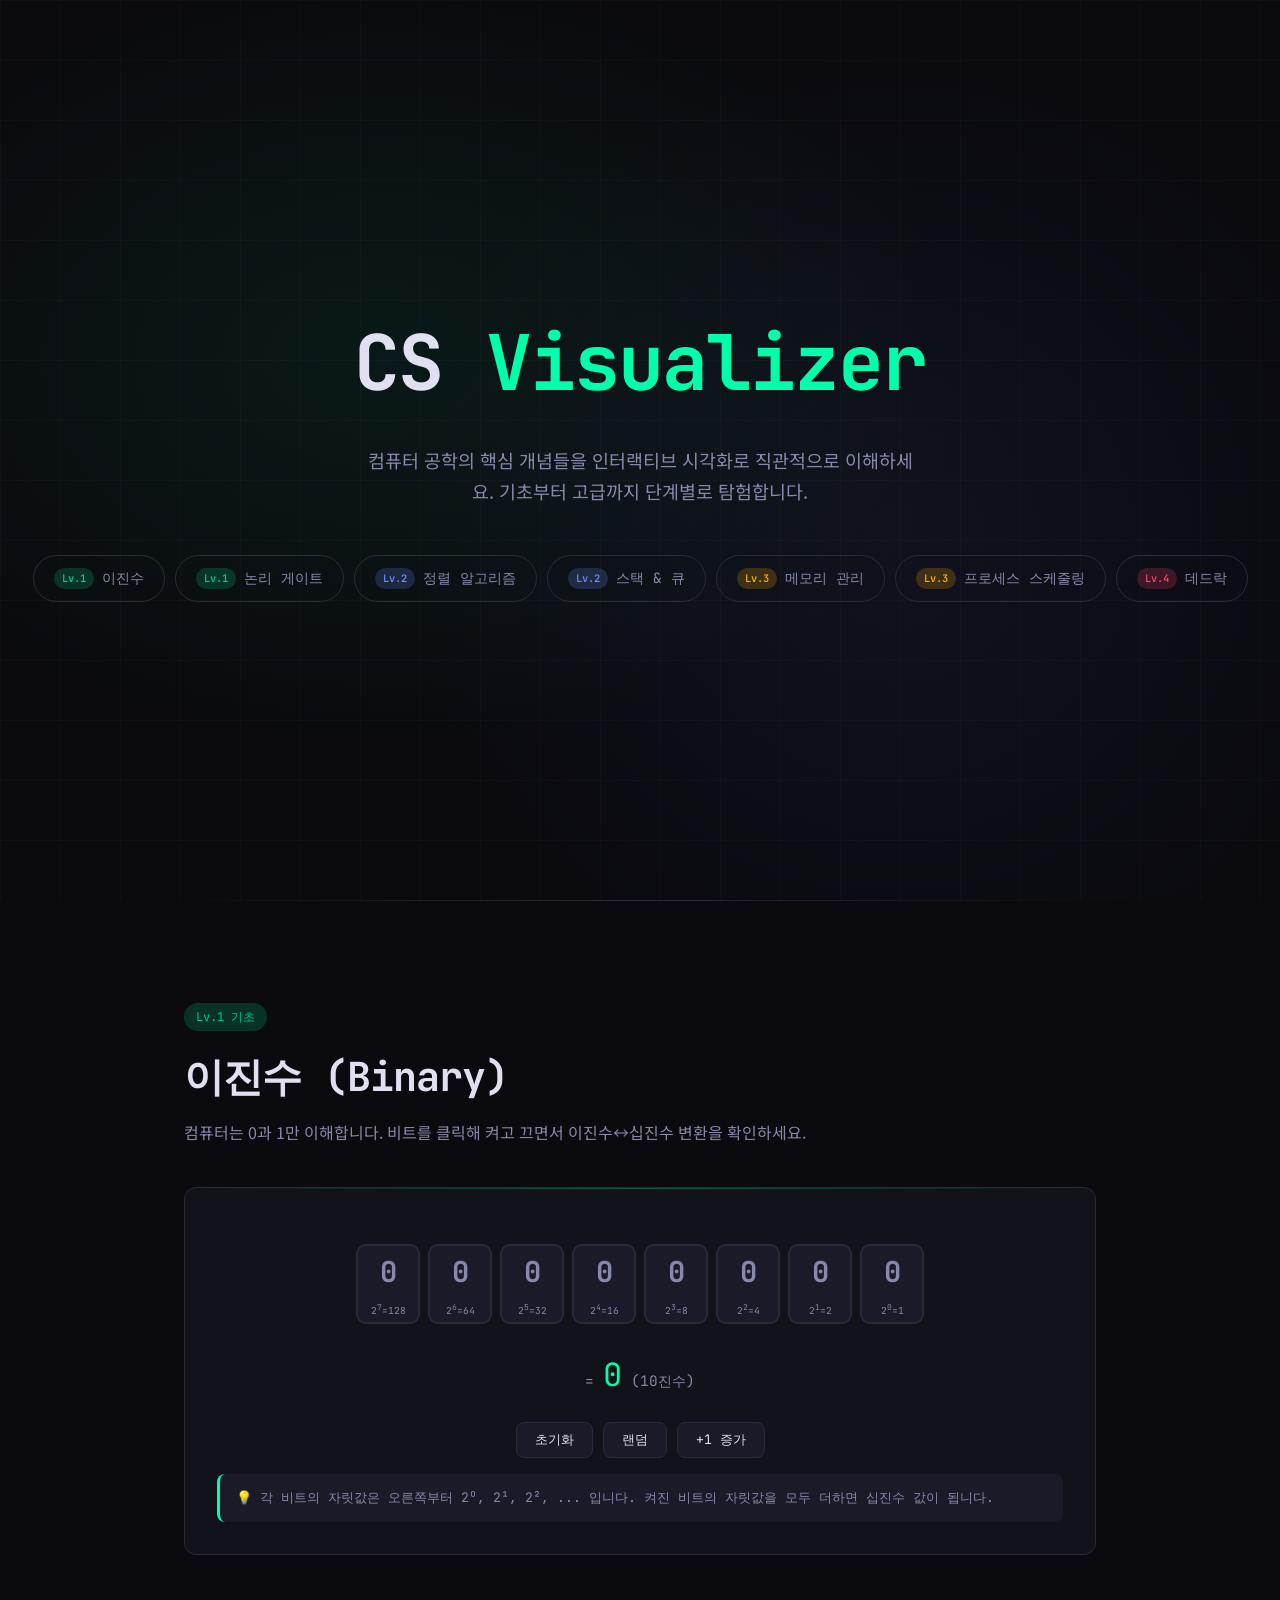
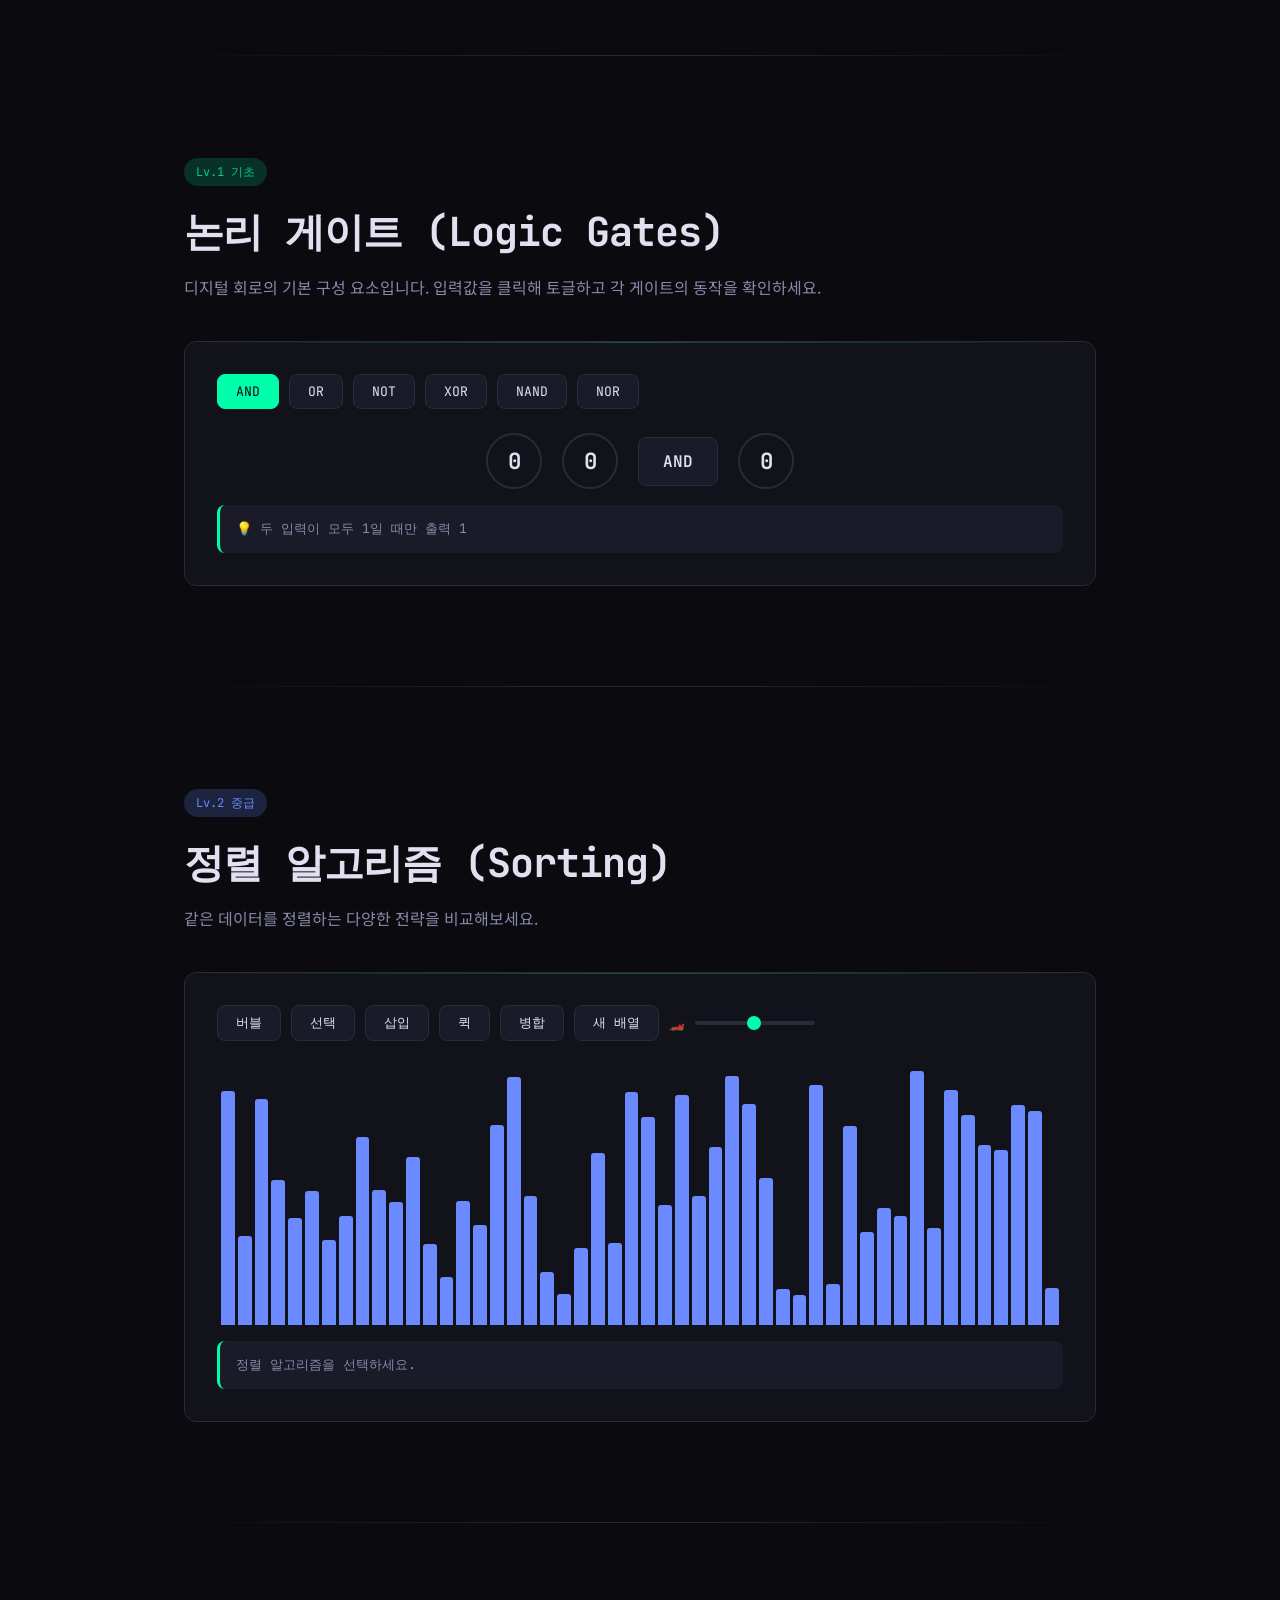
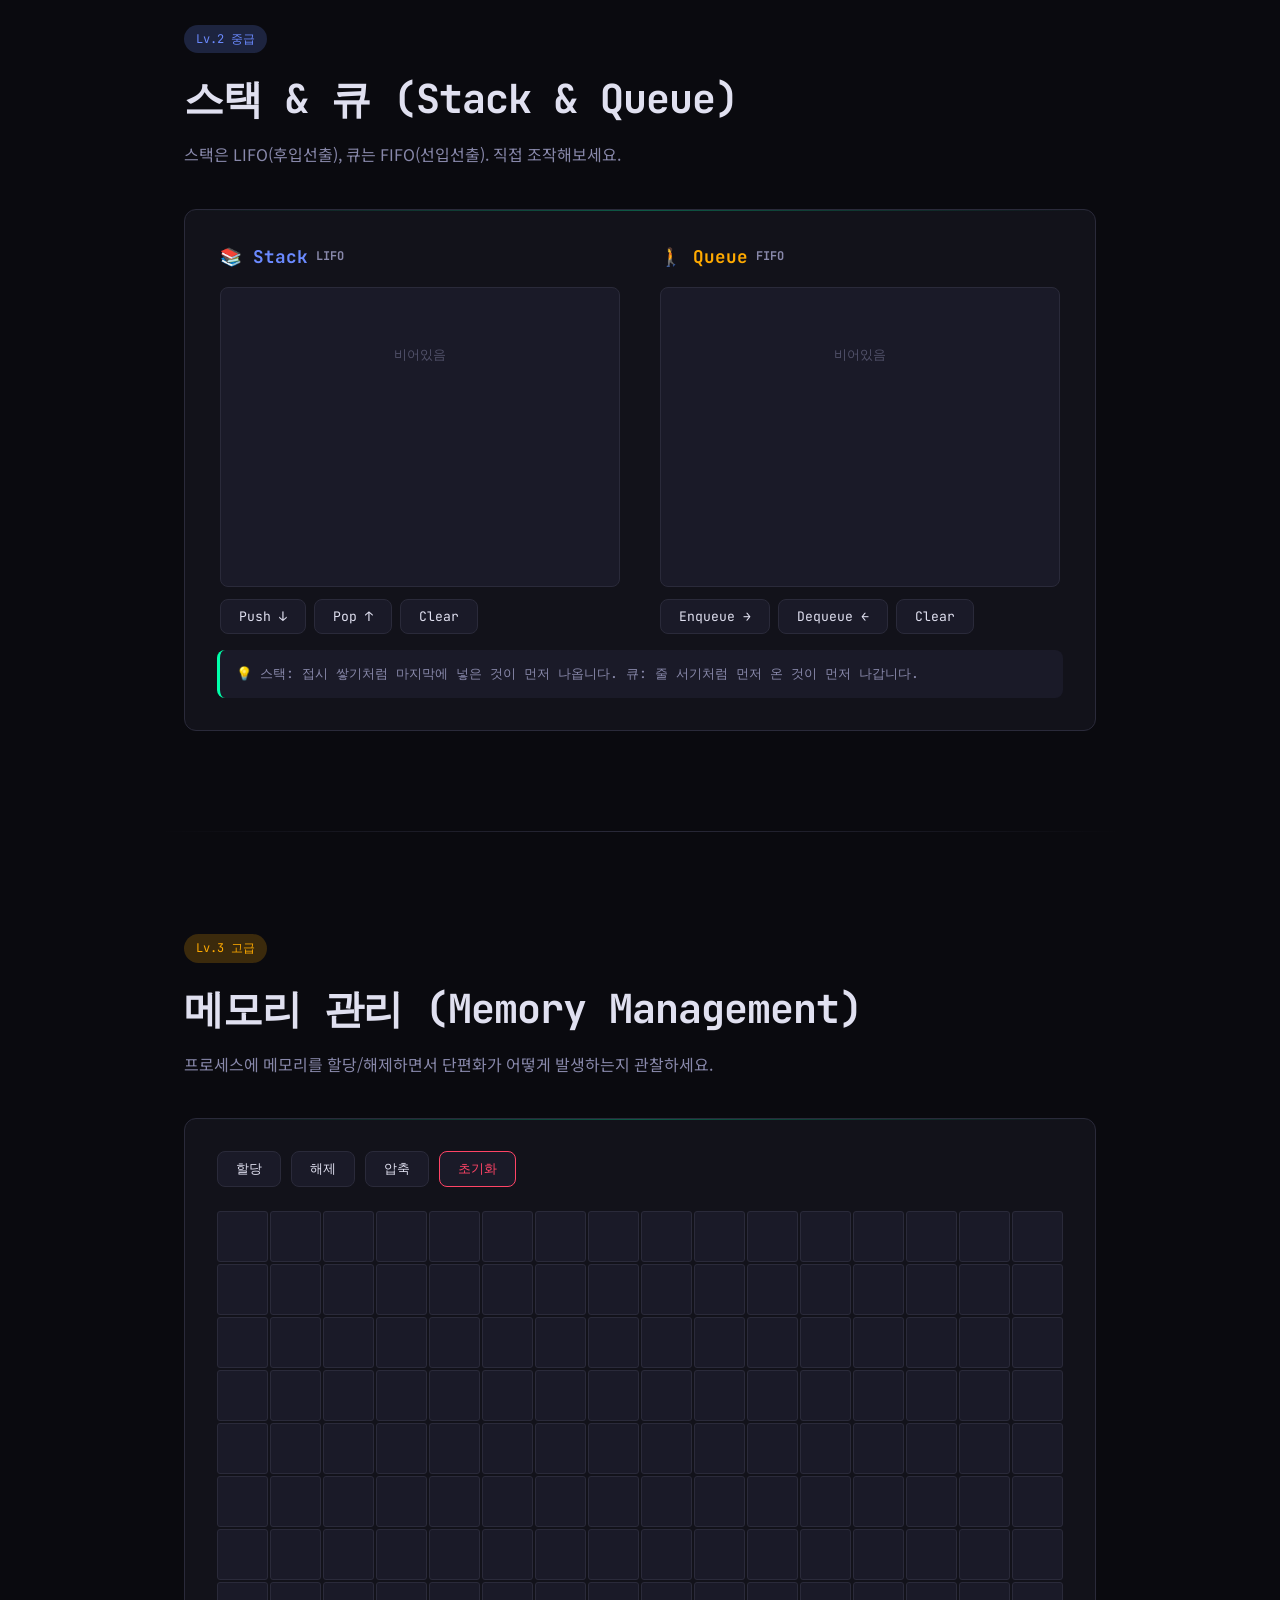
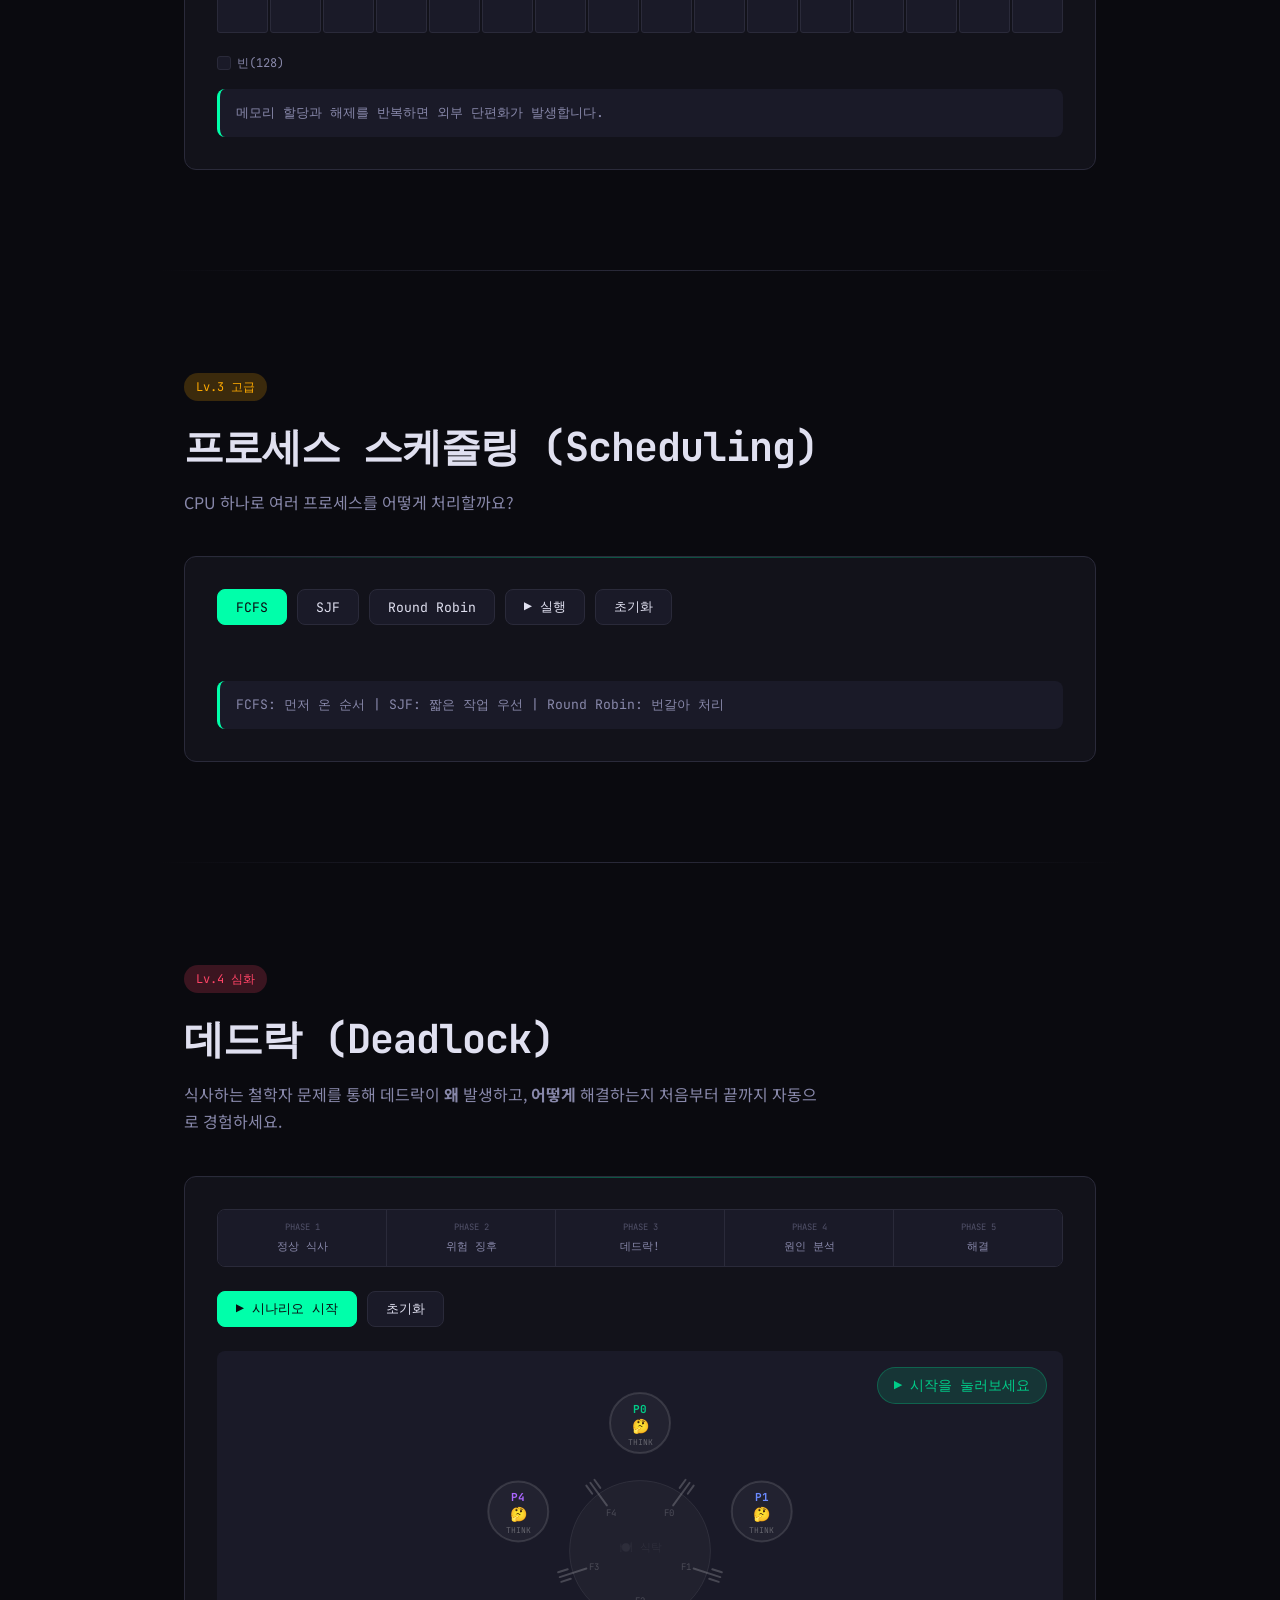
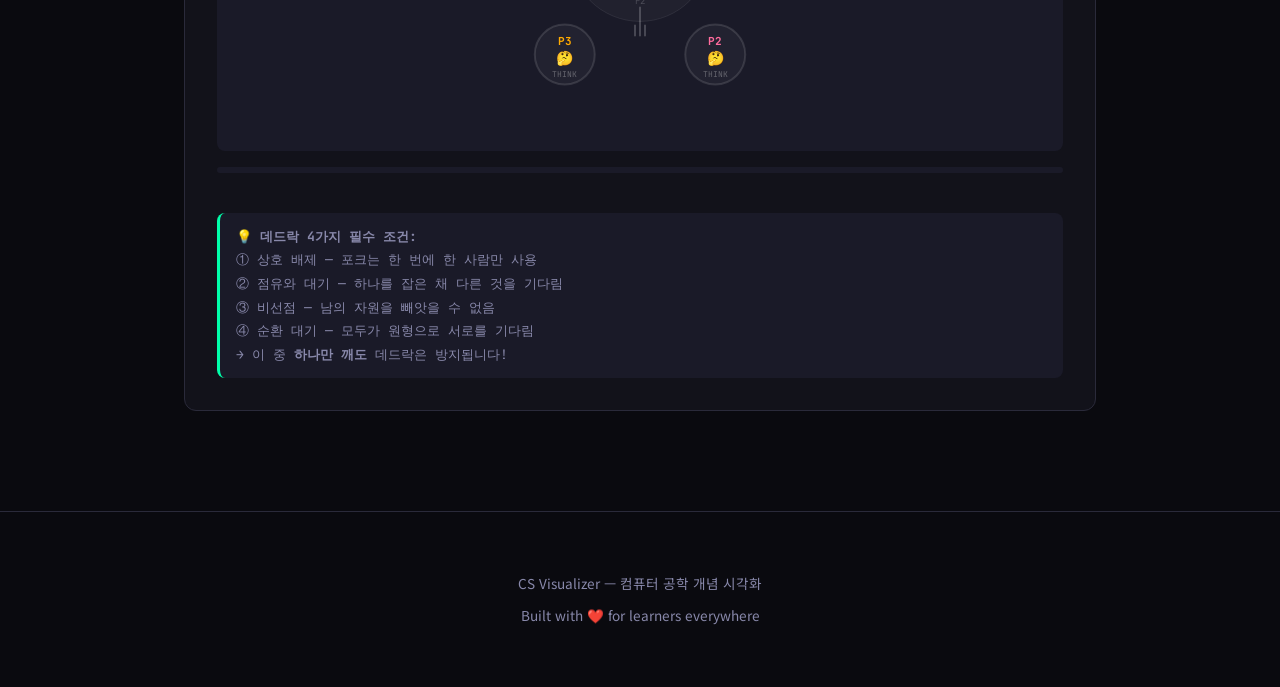
==== index.html @ 1a4efbe8 "Initial commit: CS Visualizer — 컴퓨터 공학 개념 인터랙티브 시각화 Co-Authored-By: Claude Sonnet 4.6 <noreply@anthr" ====
<!DOCTYPE html>
<html lang="ko">
<head>
<meta charset="UTF-8">
<meta name="viewport" content="width=device-width, initial-scale=1.0">
<title>CS Visualizer — 컴퓨터 공학 개념 시각화</title>
<link href="https://fonts.googleapis.com/css2?family=JetBrains+Mono:wght@300;400;500;600;700&family=Noto+Sans+KR:wght@300;400;500;700&display=swap" rel="stylesheet">
<style>
:root {
  --bg: #0a0a0f;
  --surface: #12121a;
  --surface2: #1a1a28;
  --border: #2a2a3a;
  --text: #e0e0f0;
  --text-dim: #8888aa;
  --accent: #00ffaa;
  --accent2: #ff6b9d;
  --accent3: #6b8aff;
  --accent4: #ffaa00;
  --danger: #ff4466;
  --success: #00cc88;
  --glow: 0 0 20px rgba(0,255,170,0.15);
  --radius: 12px;
}
* { margin:0; padding:0; box-sizing:border-box; }
html { scroll-behavior: smooth; }
body {
  background: var(--bg);
  color: var(--text);
  font-family: 'Noto Sans KR', sans-serif;
  line-height: 1.7;
  overflow-x: hidden;
}
code, .mono { font-family: 'JetBrains Mono', monospace; }

.hero {
  min-height: 100vh;
  display: flex; flex-direction: column; align-items: center; justify-content: center;
  text-align: center; position: relative; overflow: hidden;
}
.hero::before {
  content: ''; position: absolute; inset: 0;
  background: radial-gradient(ellipse 600px 400px at 30% 40%, rgba(0,255,170,0.06), transparent),
    radial-gradient(ellipse 500px 500px at 70% 60%, rgba(107,138,255,0.06), transparent);
}
.hero-grid {
  position: absolute; inset: 0;
  background-image: linear-gradient(rgba(255,255,255,0.02) 1px, transparent 1px),
    linear-gradient(90deg, rgba(255,255,255,0.02) 1px, transparent 1px);
  background-size: 60px 60px; animation: gridMove 20s linear infinite;
}
@keyframes gridMove { 0%{transform:translate(0,0)}100%{transform:translate(60px,60px)} }
.hero h1 {
  font-family: 'JetBrains Mono', monospace;
  font-size: clamp(2.5rem, 6vw, 5rem); font-weight: 700; letter-spacing: -2px;
  position: relative; z-index: 1;
}
.hero h1 span { color: var(--accent); }
.hero p { font-size:1.15rem; color:var(--text-dim); margin-top:1rem; position:relative; z-index:1; max-width:600px; padding:0 20px; }
.hero-nav {
  display:flex; flex-wrap:wrap; gap:10px; justify-content:center;
  margin-top:3rem; position:relative; z-index:1; padding:0 20px;
}
.hero-nav a {
  display:inline-flex; align-items:center; gap:8px; padding:10px 20px;
  border:1px solid var(--border); border-radius:100px; color:var(--text-dim);
  text-decoration:none; font-size:0.9rem; transition:all 0.3s;
  font-family:'JetBrains Mono',monospace;
}
.hero-nav a:hover { border-color:var(--accent); color:var(--accent); background:rgba(0,255,170,0.05); box-shadow:var(--glow); }
.level { font-size:0.65rem; padding:2px 8px; border-radius:100px; font-weight:600; }
.level-1 { background:rgba(0,204,136,0.2); color:var(--success); }
.level-2 { background:rgba(107,138,255,0.2); color:var(--accent3); }
.level-3 { background:rgba(255,170,0,0.2); color:var(--accent4); }
.level-4 { background:rgba(255,68,102,0.2); color:var(--danger); }

section { max-width:960px; margin:0 auto; padding:100px 24px; }
.section-header { margin-bottom:2.5rem; }
.section-header .tag {
  display:inline-flex; align-items:center; gap:6px;
  font-family:'JetBrains Mono',monospace; font-size:0.75rem;
  padding:4px 12px; border-radius:100px; margin-bottom:12px;
}
.section-header h2 { font-family:'JetBrains Mono',monospace; font-size:clamp(1.8rem,4vw,2.5rem); font-weight:700; letter-spacing:-1px; }
.section-header p { color:var(--text-dim); margin-top:8px; font-size:1rem; max-width:640px; }
.viz-box {
  background:var(--surface); border:1px solid var(--border); border-radius:var(--radius);
  padding:32px; margin-top:1.5rem; position:relative; overflow:hidden;
}
.viz-box::before {
  content:''; position:absolute; top:0; left:0; right:0; height:1px;
  background:linear-gradient(90deg,transparent,var(--accent),transparent); opacity:0.3;
}
.controls { display:flex; flex-wrap:wrap; gap:10px; margin-bottom:24px; }
.btn {
  font-family:'JetBrains Mono',monospace; font-size:0.82rem; padding:8px 18px;
  border:1px solid var(--border); border-radius:8px; background:var(--surface2);
  color:var(--text); cursor:pointer; transition:all 0.2s; user-select:none;
}
.btn:hover { border-color:var(--accent); color:var(--accent); background:rgba(0,255,170,0.05); }
.btn.active { border-color:var(--accent); color:var(--bg); background:var(--accent); }
.btn.danger { border-color:var(--danger); color:var(--danger); }
.btn.danger:hover { background:var(--danger); color:#fff; }
.btn:disabled { opacity:0.3; cursor:not-allowed; pointer-events:none; }
canvas { display:block; width:100%; border-radius:8px; }
.info-text {
  font-family:'JetBrains Mono',monospace; font-size:0.82rem; color:var(--text-dim);
  margin-top:16px; padding:12px 16px; background:var(--surface2); border-radius:8px;
  border-left:3px solid var(--accent); line-height:1.8;
}

/* BINARY */
.binary-display { display:flex; gap:8px; justify-content:center; flex-wrap:wrap; margin:24px 0; }
.bit-cell {
  width:64px; height:80px; display:flex; flex-direction:column; align-items:center; justify-content:center;
  background:var(--surface2); border:2px solid var(--border); border-radius:10px;
  cursor:pointer; transition:all 0.25s; user-select:none;
}
.bit-cell:hover { border-color:var(--accent); transform:translateY(-2px); }
.bit-cell.on { border-color:var(--accent); background:rgba(0,255,170,0.1); box-shadow:0 0 20px rgba(0,255,170,0.15); }
.bit-cell .bit-val { font-family:'JetBrains Mono',monospace; font-size:1.8rem; font-weight:700; color:var(--text-dim); transition:all 0.25s; }
.bit-cell.on .bit-val { color:var(--accent); }
.bit-cell .bit-weight { font-family:'JetBrains Mono',monospace; font-size:0.6rem; color:var(--text-dim); margin-top:4px; }
.decimal-result { text-align:center; font-family:'JetBrains Mono',monospace; font-size:2rem; color:var(--accent); margin-top:16px; }
.decimal-result small { font-size:0.9rem; color:var(--text-dim); }

/* LOGIC GATES */
.gate-container { display:flex; flex-direction:column; gap:20px; align-items:center; }
.gate-row { display:flex; align-items:center; gap:20px; flex-wrap:wrap; justify-content:center; }
.gate-input { width:56px; height:56px; display:flex; align-items:center; justify-content:center; font-family:'JetBrains Mono',monospace; font-size:1.4rem; font-weight:700; border:2px solid var(--border); border-radius:50%; cursor:pointer; transition:all 0.25s; user-select:none; }
.gate-input.on { border-color:var(--accent); background:rgba(0,255,170,0.15); color:var(--accent); box-shadow:0 0 16px rgba(0,255,170,0.2); }
.gate-symbol { font-family:'JetBrains Mono',monospace; font-size:1rem; font-weight:600; padding:10px 20px; background:var(--surface2); border:1px solid var(--border); border-radius:8px; min-width:80px; text-align:center; }
.gate-output { width:56px; height:56px; display:flex; align-items:center; justify-content:center; font-family:'JetBrains Mono',monospace; font-size:1.4rem; font-weight:700; border:2px solid var(--border); border-radius:50%; transition:all 0.3s; }
.gate-output.on { border-color:var(--accent2); background:rgba(255,107,157,0.15); color:var(--accent2); box-shadow:0 0 16px rgba(255,107,157,0.2); }

/* SORTING */
.sort-bars { display:flex; align-items:flex-end; gap:3px; height:260px; padding:0 4px; }
.sort-bar { flex:1; background:var(--accent3); border-radius:3px 3px 0 0; transition:height 0.15s,background 0.15s; min-width:4px; }
.sort-bar.comparing { background:var(--accent4); }
.sort-bar.swapping { background:var(--accent2); }
.sort-bar.sorted { background:var(--accent); }
.sort-speed { display:flex; align-items:center; gap:10px; font-family:'JetBrains Mono',monospace; font-size:0.8rem; color:var(--text-dim); }
.sort-speed input[type=range] { -webkit-appearance:none; width:120px; height:4px; background:var(--border); border-radius:2px; outline:none; }
.sort-speed input[type=range]::-webkit-slider-thumb { -webkit-appearance:none; width:14px; height:14px; background:var(--accent); border-radius:50%; cursor:pointer; }

/* STACK & QUEUE */
.ds-container { display:flex; gap:40px; flex-wrap:wrap; justify-content:center; }
.ds-panel { flex:1; min-width:280px; max-width:400px; }
.ds-panel h3 { font-family:'JetBrains Mono',monospace; font-size:1.1rem; margin-bottom:16px; display:flex; align-items:center; gap:8px; }
.ds-visual { min-height:300px; background:var(--surface2); border:1px solid var(--border); border-radius:8px; padding:16px; display:flex; flex-direction:column; gap:6px; }
.ds-item { padding:10px 16px; font-family:'JetBrains Mono',monospace; font-size:0.9rem; border-radius:6px; animation:itemIn 0.3s ease-out; display:flex; justify-content:space-between; align-items:center; }
.ds-item .idx { font-size:0.7rem; opacity:0.5; }
@keyframes itemIn { from{opacity:0;transform:translateX(-20px)}to{opacity:1;transform:translateX(0)} }
.stack-item { background:rgba(107,138,255,0.15); border:1px solid rgba(107,138,255,0.3); color:var(--accent3); }
.queue-item { background:rgba(255,170,0,0.12); border:1px solid rgba(255,170,0,0.3); color:var(--accent4); }
.ds-controls { display:flex; gap:8px; margin-top:12px; }
.ds-empty { color:var(--text-dim); font-family:'JetBrains Mono',monospace; font-size:0.8rem; text-align:center; padding:40px; opacity:0.5; }

/* MEMORY */
.memory-grid { display:grid; grid-template-columns:repeat(16,1fr); gap:2px; margin:20px 0; }
.mem-cell { aspect-ratio:1; border-radius:3px; background:var(--surface2); border:1px solid var(--border); transition:all 0.3s; display:flex; align-items:center; justify-content:center; font-family:'JetBrains Mono',monospace; font-size:0.55rem; color:transparent; }
.mem-cell.allocated { color:rgba(0,0,0,0.5); font-weight:600; }
.mem-legend { display:flex; gap:16px; flex-wrap:wrap; margin-top:12px; }
.mem-legend-item { display:flex; align-items:center; gap:6px; font-family:'JetBrains Mono',monospace; font-size:0.75rem; color:var(--text-dim); }
.mem-legend-color { width:14px; height:14px; border-radius:3px; }

/* SCHEDULING */
.process-timeline { display:flex; flex-direction:column; gap:12px; margin-top:20px; }
.process-row { display:flex; align-items:center; gap:12px; }
.process-label { font-family:'JetBrains Mono',monospace; font-size:0.82rem; width:40px; flex-shrink:0; }
.process-track { flex:1; height:36px; background:var(--surface2); border-radius:6px; position:relative; overflow:hidden; }
.process-block { position:absolute; top:3px; bottom:3px; border-radius:4px; display:flex; align-items:center; justify-content:center; font-family:'JetBrains Mono',monospace; font-size:0.7rem; color:rgba(0,0,0,0.7); font-weight:600; }
.process-info { display:flex; gap:20px; flex-wrap:wrap; margin-top:16px; font-family:'JetBrains Mono',monospace; font-size:0.8rem; }
.process-stat { display:flex; align-items:center; gap:6px; }
.process-dot { width:10px; height:10px; border-radius:50%; }

/* DEADLOCK */
.deadlock-canvas-wrap { position:relative; background:var(--surface2); border-radius:8px; overflow:hidden; }
.deadlock-status {
  position:absolute; top:16px; right:16px;
  font-family:'JetBrains Mono',monospace; font-size:0.85rem;
  padding:6px 16px; border-radius:100px; z-index:5; transition:all 0.3s;
}
.deadlock-status.safe { background:rgba(0,204,136,0.15); color:var(--success); border:1px solid rgba(0,204,136,0.3); }
.deadlock-status.warning { background:rgba(255,170,0,0.15); color:var(--accent4); border:1px solid rgba(255,170,0,0.3); }
.deadlock-status.deadlocked { background:rgba(255,68,102,0.15); color:var(--danger); border:1px solid rgba(255,68,102,0.3); animation:pulse 1.5s ease-in-out infinite; }
.deadlock-status.resolving { background:rgba(107,138,255,0.15); color:var(--accent3); border:1px solid rgba(107,138,255,0.3); }
@keyframes pulse { 0%,100%{box-shadow:0 0 0 0 rgba(255,68,102,0.3)}50%{box-shadow:0 0 20px 4px rgba(255,68,102,0.2)} }

.narration-log { margin-top:20px; max-height:340px; overflow-y:auto; scroll-behavior:smooth; }
.narration-log::-webkit-scrollbar { width:4px; }
.narration-log::-webkit-scrollbar-thumb { background:var(--border); border-radius:2px; }
.narration-entry {
  display:flex; gap:12px; padding:10px 14px; border-radius:8px; margin-bottom:6px;
  font-family:'JetBrains Mono',monospace; font-size:0.8rem; line-height:1.7;
  animation:fadeSlideIn 0.4s ease-out; border-left:3px solid transparent;
}
@keyframes fadeSlideIn { from{opacity:0;transform:translateY(8px)}to{opacity:1;transform:translateY(0)} }
.narration-entry.normal { background:rgba(0,204,136,0.05); border-left-color:var(--success); color:var(--text-dim); }
.narration-entry.warning { background:rgba(255,170,0,0.07); border-left-color:var(--accent4); color:var(--accent4); }
.narration-entry.danger { background:rgba(255,68,102,0.07); border-left-color:var(--danger); color:var(--danger); }
.narration-entry.info { background:rgba(107,138,255,0.07); border-left-color:var(--accent3); color:var(--accent3); }
.narration-entry.resolve { background:rgba(0,255,170,0.07); border-left-color:var(--accent); color:var(--accent); }
.narration-time { flex-shrink:0; color:var(--text-dim); opacity:0.5; min-width:36px; text-align:right; font-size:0.7rem; }
.narration-text { flex:1; }

.dl-progress-wrap { margin-top:16px; background:var(--surface2); border-radius:100px; height:6px; overflow:hidden; }
.dl-progress { height:100%; border-radius:100px; background:var(--accent); transition:width 0.3s,background 0.3s; width:0%; }
.dl-progress.danger { background:var(--danger); }
.dl-progress.resolve { background:var(--accent3); }

.dl-phase { display:flex; gap:0; margin-bottom:24px; border-radius:8px; overflow:hidden; border:1px solid var(--border); }
.dl-phase-step {
  flex:1; padding:10px 8px; font-family:'JetBrains Mono',monospace; font-size:0.7rem;
  text-align:center; background:var(--surface2); color:var(--text-dim); transition:all 0.4s;
  border-right:1px solid var(--border);
}
.dl-phase-step:last-child { border-right:none; }
.dl-phase-step.done { background:rgba(0,255,170,0.08); color:rgba(0,255,170,0.5); }
.dl-phase-step.active-normal { background:rgba(0,204,136,0.15); color:var(--success); }
.dl-phase-step.active-warning { background:rgba(255,170,0,0.15); color:var(--accent4); }
.dl-phase-step.active-danger { background:rgba(255,68,102,0.15); color:var(--danger); }
.dl-phase-step.active-resolve { background:rgba(107,138,255,0.15); color:var(--accent3); }
.dl-phase-step.active-done { background:rgba(0,255,170,0.15); color:var(--accent); }
.dl-phase-step .phase-num { display:block; font-size:0.55rem; opacity:0.5; margin-bottom:2px; }

footer { text-align:center; padding:60px 24px; color:var(--text-dim); font-size:0.85rem; border-top:1px solid var(--border); }
.section-divider { max-width:960px; margin:0 auto; height:1px; background:linear-gradient(90deg,transparent,var(--border),transparent); }
@media(max-width:640px){
  .bit-cell{width:48px;height:64px} .bit-cell .bit-val{font-size:1.4rem}
  .ds-container{flex-direction:column} section{padding:60px 16px}
  .dl-phase-step{font-size:0.55rem;padding:8px 4px}
}
::-webkit-scrollbar{width:6px} ::-webkit-scrollbar-track{background:var(--bg)} ::-webkit-scrollbar-thumb{background:var(--border);border-radius:3px}
</style>
</head>
<body>

<header class="hero">
  <div class="hero-grid"></div>
  <h1>CS <span>Visualizer</span></h1>
  <p>컴퓨터 공학의 핵심 개념들을 인터랙티브 시각화로 직관적으로 이해하세요. 기초부터 고급까지 단계별로 탐험합니다.</p>
  <nav class="hero-nav">
    <a href="#binary"><span class="level level-1">Lv.1</span> 이진수</a>
    <a href="#gates"><span class="level level-1">Lv.1</span> 논리 게이트</a>
    <a href="#sorting"><span class="level level-2">Lv.2</span> 정렬 알고리즘</a>
    <a href="#datastructure"><span class="level level-2">Lv.2</span> 스택 & 큐</a>
    <a href="#memory"><span class="level level-3">Lv.3</span> 메모리 관리</a>
    <a href="#scheduling"><span class="level level-3">Lv.3</span> 프로세스 스케줄링</a>
    <a href="#deadlock"><span class="level level-4">Lv.4</span> 데드락</a>
  </nav>
</header>

<!-- BINARY -->
<div class="section-divider"></div>
<section id="binary">
  <div class="section-header">
    <div class="tag level-1">Lv.1 기초</div>
    <h2>이진수 (Binary)</h2>
    <p>컴퓨터는 0과 1만 이해합니다. 비트를 클릭해 켜고 끄면서 이진수↔십진수 변환을 확인하세요.</p>
  </div>
  <div class="viz-box">
    <div class="binary-display" id="binaryDisplay"></div>
    <div class="decimal-result" id="decimalResult"><small>= </small>0<small> (10진수)</small></div>
    <div class="controls" style="justify-content:center;margin-top:20px;margin-bottom:0">
      <button class="btn" onclick="resetBinary()">초기화</button>
      <button class="btn" onclick="randomBinary()">랜덤</button>
      <button class="btn" onclick="incrementBinary()">+1 증가</button>
    </div>
    <div class="info-text">💡 각 비트의 자릿값은 오른쪽부터 2⁰, 2¹, 2², ... 입니다. 켜진 비트의 자릿값을 모두 더하면 십진수 값이 됩니다.</div>
  </div>
</section>

<!-- LOGIC GATES -->
<div class="section-divider"></div>
<section id="gates">
  <div class="section-header">
    <div class="tag level-1">Lv.1 기초</div>
    <h2>논리 게이트 (Logic Gates)</h2>
    <p>디지털 회로의 기본 구성 요소입니다. 입력값을 클릭해 토글하고 각 게이트의 동작을 확인하세요.</p>
  </div>
  <div class="viz-box">
    <div class="controls" id="gateTabs"></div>
    <div class="gate-container" id="gateContainer"></div>
    <div class="info-text" id="gateInfo"></div>
  </div>
</section>

<!-- SORTING -->
<div class="section-divider"></div>
<section id="sorting">
  <div class="section-header">
    <div class="tag level-2">Lv.2 중급</div>
    <h2>정렬 알고리즘 (Sorting)</h2>
    <p>같은 데이터를 정렬하는 다양한 전략을 비교해보세요.</p>
  </div>
  <div class="viz-box">
    <div class="controls">
      <button class="btn" onclick="startSort('bubble')">버블</button>
      <button class="btn" onclick="startSort('selection')">선택</button>
      <button class="btn" onclick="startSort('insertion')">삽입</button>
      <button class="btn" onclick="startSort('quick')">퀵</button>
      <button class="btn" onclick="startSort('merge')">병합</button>
      <button class="btn" onclick="resetSort()">새 배열</button>
      <div class="sort-speed">🏎️<input type="range" id="sortSpeed" min="1" max="100" value="50"></div>
    </div>
    <div class="sort-bars" id="sortBars"></div>
    <div class="info-text" id="sortInfo">정렬 알고리즘을 선택하세요.</div>
  </div>
</section>

<!-- STACK & QUEUE -->
<div class="section-divider"></div>
<section id="datastructure">
  <div class="section-header">
    <div class="tag level-2">Lv.2 중급</div>
    <h2>스택 & 큐 (Stack & Queue)</h2>
    <p>스택은 LIFO(후입선출), 큐는 FIFO(선입선출). 직접 조작해보세요.</p>
  </div>
  <div class="viz-box">
    <div class="ds-container">
      <div class="ds-panel">
        <h3 style="color:var(--accent3)">📚 Stack <small style="color:var(--text-dim);font-size:0.75rem">LIFO</small></h3>
        <div class="ds-visual" id="stackVisual"><div class="ds-empty">비어있음</div></div>
        <div class="ds-controls">
          <button class="btn" onclick="stackPush()">Push ↓</button>
          <button class="btn" onclick="stackPop()">Pop ↑</button>
          <button class="btn" onclick="stackClear()">Clear</button>
        </div>
      </div>
      <div class="ds-panel">
        <h3 style="color:var(--accent4)">🚶 Queue <small style="color:var(--text-dim);font-size:0.75rem">FIFO</small></h3>
        <div class="ds-visual" id="queueVisual"><div class="ds-empty">비어있음</div></div>
        <div class="ds-controls">
          <button class="btn" onclick="queueEnqueue()">Enqueue →</button>
          <button class="btn" onclick="queueDequeue()">Dequeue ←</button>
          <button class="btn" onclick="queueClear()">Clear</button>
        </div>
      </div>
    </div>
    <div class="info-text">💡 스택: 접시 쌓기처럼 마지막에 넣은 것이 먼저 나옵니다. 큐: 줄 서기처럼 먼저 온 것이 먼저 나갑니다.</div>
  </div>
</section>

<!-- MEMORY -->
<div class="section-divider"></div>
<section id="memory">
  <div class="section-header">
    <div class="tag level-3">Lv.3 고급</div>
    <h2>메모리 관리 (Memory Management)</h2>
    <p>프로세스에 메모리를 할당/해제하면서 단편화가 어떻게 발생하는지 관찰하세요.</p>
  </div>
  <div class="viz-box">
    <div class="controls">
      <button class="btn" onclick="memAlloc()">할당</button>
      <button class="btn" onclick="memFree()">해제</button>
      <button class="btn" onclick="memCompact()">압축</button>
      <button class="btn danger" onclick="memReset()">초기화</button>
    </div>
    <div class="memory-grid" id="memoryGrid"></div>
    <div class="mem-legend" id="memLegend"></div>
    <div class="info-text" id="memInfo">메모리 할당과 해제를 반복하면 외부 단편화가 발생합니다.</div>
  </div>
</section>

<!-- SCHEDULING -->
<div class="section-divider"></div>
<section id="scheduling">
  <div class="section-header">
    <div class="tag level-3">Lv.3 고급</div>
    <h2>프로세스 스케줄링 (Scheduling)</h2>
    <p>CPU 하나로 여러 프로세스를 어떻게 처리할까요?</p>
  </div>
  <div class="viz-box">
    <div class="controls">
      <button class="btn active" onclick="setScheduler('fcfs',this)">FCFS</button>
      <button class="btn" onclick="setScheduler('sjf',this)">SJF</button>
      <button class="btn" onclick="setScheduler('rr',this)">Round Robin</button>
      <button class="btn" onclick="runScheduler()">▶ 실행</button>
      <button class="btn" onclick="resetScheduler()">초기화</button>
    </div>
    <div class="process-timeline" id="processTimeline"></div>
    <div class="process-info" id="processInfo"></div>
    <div class="info-text">FCFS: 먼저 온 순서 | SJF: 짧은 작업 우선 | Round Robin: 번갈아 처리</div>
  </div>
</section>

<!-- DEADLOCK -->
<div class="section-divider"></div>
<section id="deadlock">
  <div class="section-header">
    <div class="tag level-4">Lv.4 심화</div>
    <h2>데드락 (Deadlock)</h2>
    <p>식사하는 철학자 문제를 통해 데드락이 <strong>왜</strong> 발생하고, <strong>어떻게</strong> 해결하는지 처음부터 끝까지 자동으로 경험하세요.</p>
  </div>
  <div class="viz-box">
    <div class="dl-phase" id="dlPhase">
      <div class="dl-phase-step" id="phase0"><span class="phase-num">PHASE 1</span>정상 식사</div>
      <div class="dl-phase-step" id="phase1"><span class="phase-num">PHASE 2</span>위험 징후</div>
      <div class="dl-phase-step" id="phase2"><span class="phase-num">PHASE 3</span>데드락!</div>
      <div class="dl-phase-step" id="phase3"><span class="phase-num">PHASE 4</span>원인 분석</div>
      <div class="dl-phase-step" id="phase4"><span class="phase-num">PHASE 5</span>해결</div>
    </div>
    <div class="controls">
      <button class="btn active" id="dlStartBtn" onclick="dlStart()">▶ 시나리오 시작</button>
      <button class="btn" id="dlResetBtn" onclick="dlReset()">초기화</button>
    </div>
    <div class="deadlock-canvas-wrap">
      <div class="deadlock-status safe" id="deadlockStatus">▶ 시작을 눌러보세요</div>
      <canvas id="deadlockCanvas" height="400"></canvas>
    </div>
    <div class="dl-progress-wrap"><div class="dl-progress" id="dlProgress"></div></div>
    <div class="narration-log" id="narrationLog"></div>
    <div class="info-text" style="margin-top:20px">
      💡 <strong>데드락 4가지 필수 조건:</strong><br>
      ① 상호 배제 — 포크는 한 번에 한 사람만 사용<br>
      ② 점유와 대기 — 하나를 잡은 채 다른 것을 기다림<br>
      ③ 비선점 — 남의 자원을 빼앗을 수 없음<br>
      ④ 순환 대기 — 모두가 원형으로 서로를 기다림<br>
      → 이 중 <strong>하나만 깨도</strong> 데드락은 방지됩니다!
    </div>
  </div>
</section>

<footer>
  <p>CS Visualizer — 컴퓨터 공학 개념 시각화</p>
  <p style="margin-top:8px">Built with ❤️ for learners everywhere</p>
</footer>

<script>
// ===== BINARY =====
const BITS=8; let binaryBits=new Array(BITS).fill(0);
function initBinary(){
  const d=document.getElementById('binaryDisplay');d.innerHTML='';
  for(let i=BITS-1;i>=0;i--){const c=document.createElement('div');c.className='bit-cell'+(binaryBits[i]?' on':'');c.innerHTML=`<div class="bit-val">${binaryBits[i]}</div><div class="bit-weight">2<sup>${i}</sup>=${1<<i}</div>`;c.onclick=()=>{binaryBits[i]^=1;initBinary()};d.appendChild(c);}
  let v=0;for(let i=0;i<BITS;i++)v+=binaryBits[i]*(1<<i);
  document.getElementById('decimalResult').innerHTML=`<small>= </small>${v}<small> (10진수)</small>`;
}
function resetBinary(){binaryBits.fill(0);initBinary();}
function randomBinary(){binaryBits=binaryBits.map(()=>Math.random()>0.5?1:0);initBinary();}
function incrementBinary(){let c=1;for(let i=0;i<BITS&&c;i++){let s=binaryBits[i]+c;binaryBits[i]=s%2;c=s>>1;}initBinary();}

// ===== LOGIC GATES =====
const gates=[{name:'AND',n:2,fn:(a,b)=>a&b,d:'두 입력이 모두 1일 때만 출력 1'},{name:'OR',n:2,fn:(a,b)=>a|b,d:'하나라도 1이면 출력 1'},{name:'NOT',n:1,fn:a=>a?0:1,d:'입력을 반전 (0→1, 1→0)'},{name:'XOR',n:2,fn:(a,b)=>a^b,d:'두 입력이 다를 때 출력 1'},{name:'NAND',n:2,fn:(a,b)=>(a&b)?0:1,d:'AND의 반전. 범용 게이트'},{name:'NOR',n:2,fn:(a,b)=>(a|b)?0:1,d:'OR의 반전. 범용 게이트'}];
let gI=[0,0],cG=0;
function initGates(){document.getElementById('gateTabs').innerHTML=gates.map((g,i)=>`<button class="btn ${i===cG?'active':''}" onclick="cG=${i};gI=[0,0];initGates()">${g.name}</button>`).join('');rGate();}
function rGate(){const g=gates[cG];const o=g.n===1?g.fn(gI[0]):g.fn(gI[0],gI[1]);let h='<div class="gate-row">';h+=`<div class="gate-input ${gI[0]?'on':''}" onclick="gI[0]^=1;rGate()">${gI[0]}</div>`;if(g.n===2)h+=`<div class="gate-input ${gI[1]?'on':''}" onclick="gI[1]^=1;rGate()">${gI[1]}</div>`;h+=`<div class="gate-symbol">${g.name}</div><div class="gate-output ${o?'on':''}">${o}</div></div>`;document.getElementById('gateContainer').innerHTML=h;document.getElementById('gateInfo').textContent='💡 '+g.d;}

// ===== SORTING =====
let sA=[],sR=false;
function initSort(){sA=Array.from({length:50},()=>Math.random()*0.9+0.1);rSB();}
function rSB(c=[],s=[],d=[]){document.getElementById('sortBars').innerHTML=sA.map((v,i)=>{let cl='sort-bar';if(d.includes(i))cl+=' sorted';else if(s.includes(i))cl+=' swapping';else if(c.includes(i))cl+=' comparing';return`<div class="${cl}" style="height:${v*100}%"></div>`;}).join('');}
function gD(){return 200-document.getElementById('sortSpeed').value*1.8;}
const sl=ms=>new Promise(r=>setTimeout(r,ms));
function resetSort(){sR=false;initSort();document.getElementById('sortInfo').textContent='정렬 알고리즘을 선택하세요.';}
async function startSort(t){if(sR)return;sR=true;let cp=0;const info=document.getElementById('sortInfo'),nm={bubble:'버블',selection:'선택',insertion:'삽입',quick:'퀵',merge:'병합'};info.textContent=`🔄 ${nm[t]} 정렬 진행 중...`;
if(t==='bubble'){for(let i=0;i<sA.length&&sR;i++)for(let j=0;j<sA.length-i-1&&sR;j++){cp++;rSB([j,j+1]);await sl(gD());if(sA[j]>sA[j+1]){[sA[j],sA[j+1]]=[sA[j+1],sA[j]];rSB([],[j,j+1]);await sl(gD());}}}
else if(t==='selection'){for(let i=0;i<sA.length&&sR;i++){let m=i;for(let j=i+1;j<sA.length&&sR;j++){cp++;rSB([m,j]);await sl(gD());if(sA[j]<sA[m])m=j;}if(m!==i){[sA[i],sA[m]]=[sA[m],sA[i]];rSB([],[i,m]);await sl(gD());}}}
else if(t==='insertion'){for(let i=1;i<sA.length&&sR;i++){let k=sA[i],j=i-1;while(j>=0&&sA[j]>k&&sR){cp++;rSB([j,j+1]);await sl(gD());sA[j+1]=sA[j];j--;}sA[j+1]=k;}}
else if(t==='quick'){async function qs(l,h){if(l>=h||!sR)return;let p=sA[h],i=l;for(let j=l;j<h&&sR;j++){cp++;rSB([j,h]);await sl(gD());if(sA[j]<p){[sA[i],sA[j]]=[sA[j],sA[i]];i++;}}[sA[i],sA[h]]=[sA[h],sA[i]];await sl(gD());await qs(l,i-1);await qs(i+1,h);}await qs(0,sA.length-1);}
else if(t==='merge'){async function ms(a,l,r){if(l>=r||!sR)return;const m=(l+r)>>1;await ms(a,l,m);await ms(a,m+1,r);let L=a.slice(l,m+1),R=a.slice(m+1,r+1),i=0,j=0,k=l;while(i<L.length&&j<R.length&&sR){cp++;rSB([k]);await sl(gD());a[k++]=L[i]<=R[j]?L[i++]:R[j++];}while(i<L.length&&sR){a[k++]=L[i++];await sl(gD());}while(j<R.length&&sR){a[k++]=R[j++];await sl(gD());}}await ms(sA,0,sA.length-1);}
if(sR){rSB([],[],Array.from({length:sA.length},(_,i)=>i));info.textContent=`✅ ${nm[t]} 정렬 완료! 비교: ${cp}`;}sR=false;}

// ===== STACK & QUEUE =====
let stk=[],que=[],dsC=0;
function stackPush(){dsC++;stk.push(dsC);rStk();}function stackPop(){stk.pop();rStk();}function stackClear(){stk=[];rStk();}
function rStk(){const e=document.getElementById('stackVisual');if(!stk.length){e.innerHTML='<div class="ds-empty">비어있음</div>';return;}e.innerHTML=stk.slice().reverse().map((v,i)=>`<div class="ds-item stack-item"><span>${v}</span><span class="idx">${i===0?'← TOP':''}</span></div>`).join('');}
function queueEnqueue(){dsC++;que.push(dsC);rQue();}function queueDequeue(){que.shift();rQue();}function queueClear(){que=[];rQue();}
function rQue(){const e=document.getElementById('queueVisual');if(!que.length){e.innerHTML='<div class="ds-empty">비어있음</div>';return;}e.innerHTML=que.map((v,i)=>`<div class="ds-item queue-item"><span>${v}</span><span class="idx">${i===0?'← FRONT':i===que.length-1?'REAR →':''}</span></div>`).join('');}

// ===== MEMORY =====
const MS=128;let mb=new Array(MS).fill(null),mp=0;
const mc=['#00cc88','#6b8aff','#ff6b9d','#ffaa00','#aa66ff','#ff8844','#44dddd','#88cc44'];
function initMem(){rMem();}
function memAlloc(){const sz=4+Math.floor(Math.random()*16);mp++;let st=-1,cn=0;for(let i=0;i<MS;i++){if(mb[i]===null){if(st===-1)st=i;cn++;if(cn>=sz){for(let j=st;j<st+sz;j++)mb[j]=mp;rMem();document.getElementById('memInfo').textContent=`✅ P${mp} 할당 (${sz} blocks)`;return;}}else{st=-1;cn=0;}}document.getElementById('memInfo').textContent=`❌ 공간 부족! 외부 단편화.`;}
function memFree(){const ps=[...new Set(mb.filter(x=>x!==null))];if(!ps.length)return;const p=ps[Math.floor(Math.random()*ps.length)];for(let i=0;i<MS;i++)if(mb[i]===p)mb[i]=null;rMem();document.getElementById('memInfo').textContent=`🗑️ P${p} 해제.`;}
function memCompact(){const u=mb.filter(x=>x!==null);mb=[...u,...new Array(MS-u.length).fill(null)];rMem();document.getElementById('memInfo').textContent='🔧 압축 완료!';}
function memReset(){mb.fill(null);mp=0;rMem();document.getElementById('memInfo').textContent='메모리 할당과 해제를 반복하면 외부 단편화가 발생합니다.';}
function rMem(){document.getElementById('memoryGrid').innerHTML=mb.map(v=>{if(v===null)return'<div class="mem-cell"></div>';const c=mc[(v-1)%mc.length];return`<div class="mem-cell allocated" style="background:${c};border-color:${c}">P${v}</div>`;}).join('');const ps=[...new Set(mb.filter(x=>x!==null))];document.getElementById('memLegend').innerHTML=ps.map(p=>`<div class="mem-legend-item"><div class="mem-legend-color" style="background:${mc[(p-1)%mc.length]}"></div>P${p}(${mb.filter(x=>x===p).length})</div>`).join('')+`<div class="mem-legend-item"><div class="mem-legend-color" style="background:var(--surface2);border:1px solid var(--border)"></div>빈(${mb.filter(x=>x===null).length})</div>`;}

// ===== SCHEDULING =====
let schT='fcfs';
const procs=[{id:'P1',burst:6,arrival:0,color:'#00cc88'},{id:'P2',burst:4,arrival:1,color:'#6b8aff'},{id:'P3',burst:8,arrival:2,color:'#ff6b9d'},{id:'P4',burst:3,arrival:3,color:'#ffaa00'}];
function setScheduler(t,el){schT=t;document.querySelectorAll('#scheduling .controls .btn').forEach(b=>b.classList.remove('active'));el.classList.add('active');}
function resetScheduler(){document.getElementById('processTimeline').innerHTML='';document.getElementById('processInfo').innerHTML='';}
function runScheduler(){let sch=[],ps=procs.map(p=>({...p,rem:p.burst,start:-1,fin:0}));
if(schT==='fcfs'){let t=0;ps.sort((a,b)=>a.arrival-b.arrival);ps.forEach(p=>{t=Math.max(t,p.arrival);p.start=t;sch.push({id:p.id,s:t,e:t+p.burst,c:p.color});t+=p.burst;p.fin=t;});}
else if(schT==='sjf'){let t=0,d=0;const v=Array(ps.length).fill(false);ps.sort((a,b)=>a.arrival-b.arrival);while(d<ps.length){let idx=-1,mb=Infinity;ps.forEach((p,i)=>{if(!v[i]&&p.arrival<=t&&p.burst<mb){mb=p.burst;idx=i;}});if(idx===-1){t++;continue;}v[idx]=true;ps[idx].start=t;sch.push({id:ps[idx].id,s:t,e:t+ps[idx].burst,c:ps[idx].color});t+=ps[idx].burst;ps[idx].fin=t;d++;}}
else{let t=0,q=[];const ar=Array(ps.length).fill(false);ps.sort((a,b)=>a.arrival-b.arrival);const TQ=2;while(true){ps.forEach((p,i)=>{if(!ar[i]&&p.arrival<=t){ar[i]=true;q.push(i);}});if(!q.length){if(ps.some(p=>p.rem>0)){t++;continue;}break;}const i=q.shift(),p=ps[i];if(p.rem<=0)continue;if(p.start===-1)p.start=t;const r=Math.min(TQ,p.rem);sch.push({id:p.id,s:t,e:t+r,c:p.color});t+=r;p.rem-=r;ps.forEach((pp,j)=>{if(!ar[j]&&pp.arrival<=t){ar[j]=true;q.push(j);}});if(p.rem>0)q.push(i);else p.fin=t;}}
const tot=Math.max(...sch.map(s=>s.e)),pids=[...new Set(procs.map(p=>p.id))];
document.getElementById('processTimeline').innerHTML=pids.map(pid=>{const bl=sch.filter(s=>s.id===pid);const c=bl[0]?.c||'#888';return`<div class="process-row"><div class="process-label" style="color:${c}">${pid}</div><div class="process-track">${bl.map(b=>`<div class="process-block" style="left:${b.s/tot*100}%;width:${(b.e-b.s)/tot*100}%;background:${c}">${b.e-b.s}</div>`).join('')}</div></div>`;}).join('');
const aw=ps.reduce((s,p)=>s+(p.fin-p.arrival-p.burst),0)/ps.length,at=ps.reduce((s,p)=>s+(p.fin-p.arrival),0)/ps.length;
document.getElementById('processInfo').innerHTML=ps.map(p=>`<div class="process-stat"><div class="process-dot" style="background:${p.color}"></div>${p.id}:대기${p.fin-p.arrival-p.burst}</div>`).join('')+`<div class="process-stat" style="color:var(--accent)">평균 대기:${aw.toFixed(1)} | 반환:${at.toFixed(1)}</div>`;}

// ===== DEADLOCK - Storytelling =====
const DLC=document.getElementById('deadlockCanvas'), ctx=DLC.getContext('2d');
const NP=5, PC=['#00cc88','#6b8aff','#ff6b9d','#ffaa00','#aa66ff'];
const ST={THINK:0,HUNGRY:1,EAT:2,WAIT_L:3,WAIT_R:4,BLOCKED:5};
let phil=[],fk=[],dlAn=null,dlT=0,dlRun=false;

function resizeDL(){DLC.width=DLC.parentElement.clientWidth;DLC.height=400;}
function hexRgb(h){return[parseInt(h.slice(1,3),16),parseInt(h.slice(3,5),16),parseInt(h.slice(5,7),16)].join(',');}

function initDL(){
  resizeDL();
  phil=Array.from({length:NP},(_,i)=>({state:ST.THINK,lf:false,rf:false,angle:(i/NP)*Math.PI*2-Math.PI/2}));
  fk=Array.from({length:NP},()=>({owner:-1}));
  dlT=0; dlRun=false;
  document.getElementById('narrationLog').innerHTML='';
  setStatus('safe','▶ 시작을 눌러보세요');
  setProg(0,'');
  for(let i=0;i<5;i++)document.getElementById('phase'+i).className='dl-phase-step';
  drawDL();
}

function setStatus(t,txt){const e=document.getElementById('deadlockStatus');e.className='deadlock-status '+t;e.textContent=txt;}
function setProg(p,t){const e=document.getElementById('dlProgress');e.style.width=p+'%';e.className='dl-progress '+t;}
function actPhase(idx,t){for(let i=0;i<5;i++){const e=document.getElementById('phase'+i);e.className='dl-phase-step'+(i<idx?' done':i===idx?' active-'+t:'');}}

function narrate(type,text){
  const log=document.getElementById('narrationLog');
  const e=document.createElement('div');
  e.className='narration-entry '+type;
  e.innerHTML=`<span class="narration-time">${dlT.toFixed(1)}s</span><span class="narration-text">${text}</span>`;
  log.appendChild(e);
  log.scrollTop=log.scrollHeight;
}

function drawDL(){
  const w=DLC.width,h=DLC.height,cx=w/2,cy=h/2,R=Math.min(w,h)*0.32;
  ctx.clearRect(0,0,w,h);

  // Table
  ctx.beginPath();ctx.arc(cx,cy,R*0.55,0,Math.PI*2);
  ctx.fillStyle='rgba(255,255,255,0.03)';ctx.fill();
  ctx.strokeStyle='rgba(255,255,255,0.08)';ctx.lineWidth=1;ctx.stroke();
  ctx.fillStyle='rgba(255,255,255,0.06)';ctx.font='11px JetBrains Mono';ctx.textAlign='center';
  ctx.fillText('🍽️ 식탁',cx,cy);

  // Forks
  for(let i=0;i<NP;i++){
    const a=(i+0.5)/NP*Math.PI*2-Math.PI/2;
    const fx=cx+Math.cos(a)*R*0.55,fy=cy+Math.sin(a)*R*0.55;
    ctx.save();ctx.translate(fx,fy);ctx.rotate(a+Math.PI/2);
    const held=fk[i].owner!==-1;
    ctx.strokeStyle=held?PC[fk[i].owner]:'rgba(255,255,255,0.2)';
    ctx.lineWidth=held?3:2;ctx.lineCap='round';
    ctx.beginPath();ctx.moveTo(0,-14);ctx.lineTo(0,14);ctx.moveTo(-5,-14);ctx.lineTo(-5,-4);ctx.moveTo(5,-14);ctx.lineTo(5,-4);ctx.stroke();
    if(held){ctx.shadowColor=PC[fk[i].owner];ctx.shadowBlur=10;ctx.stroke();ctx.shadowBlur=0;}
    ctx.restore();
    const fl=cx+Math.cos(a)*R*0.38,ft=cy+Math.sin(a)*R*0.38;
    ctx.fillStyle='rgba(255,255,255,0.2)';ctx.font='9px JetBrains Mono';ctx.textAlign='center';
    ctx.fillText(`F${i}`,fl,ft+4);
  }

  // Philosophers
  const fills={[ST.THINK]:'rgba(255,255,255,0.04)',[ST.HUNGRY]:'rgba(255,170,0,0.1)',[ST.EAT]:'placeholder',[ST.WAIT_L]:'rgba(255,170,0,0.12)',[ST.WAIT_R]:'rgba(255,170,0,0.15)',[ST.BLOCKED]:'rgba(255,68,102,0.15)'};
  const strokes={[ST.THINK]:'rgba(255,255,255,0.12)',[ST.HUNGRY]:'#ffaa00',[ST.EAT]:'placeholder',[ST.WAIT_L]:'#ffaa00',[ST.WAIT_R]:'#ffaa00',[ST.BLOCKED]:'#ff4466'};
  const emojis={[ST.THINK]:'🤔',[ST.HUNGRY]:'😤',[ST.EAT]:'🍝',[ST.WAIT_L]:'👈',[ST.WAIT_R]:'👉',[ST.BLOCKED]:'🔒'};
  const stateNames={[ST.THINK]:'THINK',[ST.HUNGRY]:'HUNGRY',[ST.EAT]:'EAT',[ST.WAIT_L]:'WAIT',[ST.WAIT_R]:'WAIT',[ST.BLOCKED]:'BLOCKED'};

  for(let i=0;i<NP;i++){
    const p=phil[i],px=cx+Math.cos(p.angle)*R,py=cy+Math.sin(p.angle)*R,rad=30;

    if(p.state===ST.EAT){ctx.beginPath();ctx.arc(px,py,rad+10,0,Math.PI*2);ctx.fillStyle=`rgba(${hexRgb(PC[i])},0.12)`;ctx.fill();}
    if(p.state===ST.BLOCKED){const ps=Math.sin(dlT*4)*3;ctx.beginPath();ctx.arc(px,py,rad+8+ps,0,Math.PI*2);ctx.fillStyle='rgba(255,68,102,0.12)';ctx.fill();}

    ctx.beginPath();ctx.arc(px,py,rad,0,Math.PI*2);
    ctx.fillStyle=p.state===ST.EAT?`rgba(${hexRgb(PC[i])},0.2)`:fills[p.state]||'rgba(255,255,255,0.04)';ctx.fill();
    ctx.strokeStyle=p.state===ST.EAT?PC[i]:strokes[p.state]||'rgba(255,255,255,0.12)';ctx.lineWidth=2;ctx.stroke();

    ctx.fillStyle=PC[i];ctx.font='bold 11px JetBrains Mono';ctx.textAlign='center';
    ctx.fillText(`P${i}`,px,py-10);
    ctx.font='14px sans-serif';ctx.fillText(emojis[p.state]||'',px,py+8);
    ctx.font='8px JetBrains Mono';ctx.fillStyle='rgba(255,255,255,0.3)';
    ctx.fillText(stateNames[p.state]||'',px,py+22);
  }

  // Circular wait arrows
  if(phil.every(p=>p.state===ST.BLOCKED)){
    ctx.setLineDash([6,4]);ctx.lineWidth=1.5;
    for(let i=0;i<NP;i++){
      const n=(i+1)%NP;
      const px=cx+Math.cos(phil[i].angle)*R,py=cy+Math.sin(phil[i].angle)*R;
      const nx=cx+Math.cos(phil[n].angle)*R,ny=cy+Math.sin(phil[n].angle)*R;
      ctx.beginPath();ctx.strokeStyle=`rgba(255,68,102,${0.4+Math.sin(dlT*3)*0.2})`;
      ctx.moveTo(px,py);ctx.lineTo(nx,ny);ctx.stroke();
      const ag=Math.atan2(ny-py,nx-px);
      ctx.beginPath();
      const ax=nx-Math.cos(ag)*30,ay=ny-Math.sin(ag)*30;
      ctx.moveTo(ax,ay);ctx.lineTo(ax-10*Math.cos(ag-0.4),ay-10*Math.sin(ag-0.4));
      ctx.moveTo(ax,ay);ctx.lineTo(ax-10*Math.cos(ag+0.4),ay-10*Math.sin(ag+0.4));
      ctx.stroke();
    }
    ctx.setLineDash([]);
    ctx.fillStyle=`rgba(255,68,102,${0.5+Math.sin(dlT*2)*0.3})`;
    ctx.font='bold 14px JetBrains Mono';ctx.textAlign='center';
    ctx.fillText('⚠️ CIRCULAR WAIT',cx,cy+22);
  }
}

// Animated sleep
function dlSleep(ms){
  return new Promise(resolve=>{
    let last=performance.now();
    function tick(now){
      dlT+=(now-last)/1000; last=now;
      drawDL();
      if(now-last+ms<=0||!dlRun){resolve();return;}
      ms-=(now-(last-((now-last)/1000*1000)));
    }
    const start=performance.now();
    function frame(now){
      dlT+=(now-(frame.last||now))/1000;frame.last=now;
      drawDL();
      if(now-start>=ms||!dlRun)resolve();
      else requestAnimationFrame(frame);
    }
    requestAnimationFrame(frame);
  });
}

async function dlStart(){
  if(dlRun)return;
  dlRun=true;
  document.getElementById('dlStartBtn').disabled=true;
  initDL(); dlRun=true;
  document.getElementById('narrationLog').innerHTML='';
  await dlSleep(400);

  // ===== PHASE 1: Normal =====
  actPhase(0,'normal'); setStatus('safe','✓ 정상 동작');
  narrate('normal','🍽️ <b>시나리오 시작!</b> 5명의 철학자가 원형 식탁에 앉아있습니다. 포크는 5개뿐이고, 식사하려면 <b>양쪽 포크 2개</b>가 모두 필요합니다.');
  await dlSleep(2500);

  narrate('normal','🤔 모두 조용히 생각 중입니다... (THINKING 상태)');
  await dlSleep(2000);

  narrate('normal',`✅ <b style="color:${PC[0]}">P0</b>이 배가 고파졌습니다! 왼쪽 포크(F0)와 오른쪽 포크(F1)를 <b>순서대로</b> 집습니다.`);
  phil[0].state=ST.HUNGRY; drawDL(); await dlSleep(1000);
  fk[0].owner=0; phil[0].lf=true; phil[0].state=ST.WAIT_R; drawDL(); await dlSleep(800);
  fk[1].owner=0; phil[0].rf=true; phil[0].state=ST.EAT; drawDL();
  narrate('normal',`🍝 <b style="color:${PC[0]}">P0</b> 양쪽 포크 확보! 맛있게 식사 중...`);
  setProg(15,'');
  await dlSleep(2500);

  narrate('normal',`✅ <b style="color:${PC[0]}">P0</b> 식사 완료! 포크를 내려놓습니다. → 다른 철학자가 사용할 수 있게 됩니다.`);
  fk[0].owner=-1;fk[1].owner=-1;phil[0].lf=false;phil[0].rf=false;phil[0].state=ST.THINK;drawDL();
  await dlSleep(1500);

  narrate('normal',`✅ <b style="color:${PC[2]}">P2</b>도 양쪽 포크(F2,F3)를 확보해 정상적으로 식사합니다.`);
  phil[2].state=ST.EAT;fk[2].owner=2;fk[3].owner=2;phil[2].lf=true;phil[2].rf=true;drawDL();
  setProg(30,'');
  await dlSleep(2000);
  fk[2].owner=-1;fk[3].owner=-1;phil[2].lf=false;phil[2].rf=false;phil[2].state=ST.THINK;drawDL();
  narrate('normal','👍 이렇게 <b>한 명씩 순서대로</b> 포크를 잡으면 아무 문제 없습니다!');
  await dlSleep(2000);

  // ===== PHASE 2: Danger =====
  actPhase(1,'warning'); setStatus('warning','⚡ 위험 징후');
  setProg(40,'danger');

  narrate('warning','⚡ <b>그런데 만약...</b> 모든 철학자가 <b>동시에</b> 배가 고파지면 어떻게 될까요?');
  await dlSleep(2000);

  narrate('warning','😤 모든 철학자가 동시에 배가 고파졌습니다!');
  phil.forEach(p=>p.state=ST.HUNGRY); drawDL();
  await dlSleep(1500);

  narrate('warning','📌 규칙: 각 철학자는 항상 <b>왼쪽 포크부터</b> 집습니다. 이것이 문제의 핵심입니다...');
  await dlSleep(2000);

  for(let i=0;i<NP;i++){
    fk[i].owner=i; phil[i].lf=true; phil[i].state=ST.WAIT_R;
    narrate('warning',`👈 <b style="color:${PC[i]}">P${i}</b> → 왼쪽 포크(F${i})를 집었습니다. 오른쪽 포크(F${(i+1)%NP})를 기다리는 중...`);
    drawDL(); setProg(45+i*8,'danger');
    await dlSleep(1200);
  }
  await dlSleep(1000);

  // ===== PHASE 3: DEADLOCK =====
  actPhase(2,'danger'); setStatus('deadlocked','⚠ DEADLOCK!');
  setProg(90,'danger');
  phil.forEach(p=>p.state=ST.BLOCKED); drawDL();

  narrate('danger','🔒 <b>DEADLOCK 발생!</b>');
  await dlSleep(1000);
  narrate('danger','모든 철학자가 왼쪽 포크를 쥔 채 오른쪽 포크를 기다리고 있습니다. <b>아무도 양쪽 포크를 모을 수 없어 영원히 대기합니다!</b>');
  await dlSleep(1500);
  narrate('danger','P0→F1(P1이 보유) 대기, P1→F2(P2가 보유) 대기, P2→F3(P3가 보유) 대기, P3→F4(P4가 보유) 대기, P4→F0(P0이 보유) 대기 — <b>순환 대기!</b>');

  // Keep pulsing for a while
  await dlSleep(4000);

  // ===== PHASE 4: Analysis =====
  actPhase(3,'warning');
  narrate('info','🔍 <b>왜 이런 일이 생겼을까?</b> 데드락의 4가지 조건이 <b>모두</b> 충족되었기 때문입니다:');
  await dlSleep(1500);
  narrate('info','① <b>상호 배제 (Mutual Exclusion)</b> — 포크 하나를 두 명이 동시에 쓸 수 없습니다.');
  await dlSleep(1200);
  narrate('info','② <b>점유와 대기 (Hold & Wait)</b> — 왼쪽 포크를 잡은 채(점유) 오른쪽을 기다립니다(대기).');
  await dlSleep(1200);
  narrate('info','③ <b>비선점 (No Preemption)</b> — 옆 사람의 포크를 강제로 빼앗을 수 없습니다.');
  await dlSleep(1200);
  narrate('info','④ <b>순환 대기 (Circular Wait)</b> — P0→P1→P2→P3→P4→P0 ... 원형으로 서로를 기다립니다. (빨간 화살표 참고!)');
  await dlSleep(3000);

  narrate('info','💡 이 4가지 중 <b>단 하나만 깨뜨려도</b> 데드락은 해결됩니다!');
  await dlSleep(2500);

  // ===== PHASE 5: Resolution =====
  actPhase(4,'resolve'); setStatus('resolving','🔧 해결 중...');
  setProg(95,'resolve');

  narrate('resolve','🔧 <b>해결 전략: 비선점 조건 깨기!</b>');
  await dlSleep(1000);
  narrate('resolve',`OS가 <b style="color:${PC[0]}">P0</b>에게 명령합니다: "포크를 내려놓으세요!" (강제 선점)`);
  await dlSleep(1500);

  fk[0].owner=-1; phil[0].lf=false; phil[0].state=ST.THINK; drawDL();
  narrate('resolve',`<b style="color:${PC[0]}">P0</b>이 왼쪽 포크(F0)를 내려놓았습니다!`);
  await dlSleep(1500);

  narrate('resolve',`🎉 이제 <b style="color:${PC[4]}">P4</b>가 오른쪽 포크(F0)를 확보할 수 있습니다! → 양쪽 포크 완성!`);
  fk[0].owner=4; phil[4].rf=true; phil[4].state=ST.EAT; drawDL();
  await dlSleep(2000);

  narrate('resolve',`✅ <b style="color:${PC[4]}">P4</b> 식사 완료! 포크 반납 → 연쇄적으로 다음 철학자도 식사 가능!`);
  fk[4].owner=-1;fk[0].owner=-1;phil[4].lf=false;phil[4].rf=false;phil[4].state=ST.THINK;drawDL();
  await dlSleep(1000);

  // Chain resolution
  for(let i=3;i>=0;i--){
    const lf=i,rf=(i+1)%NP;
    if(fk[rf].owner===-1||fk[rf].owner===i){
      fk[rf].owner=i; phil[i].rf=true; phil[i].state=ST.EAT; drawDL();
      await dlSleep(600);
      narrate('resolve',`🍝 <b style="color:${PC[i]}">P${i}</b> 식사 완료!`);
      fk[lf].owner=-1;fk[rf].owner=-1;phil[i].lf=false;phil[i].rf=false;phil[i].state=ST.THINK;drawDL();
      await dlSleep(400);
    }
  }

  setStatus('safe','✅ 해결 완료!'); setProg(100,'');
  actPhase(4,'done');
  narrate('resolve','🎉 <b>데드락 완전 해결!</b> 실제 OS에서도 유사한 방법을 사용합니다:');
  await dlSleep(1000);
  narrate('resolve','• <b>자원 순서 규칙</b> — 모든 철학자가 번호 순으로 포크를 잡게 하면 순환 대기 방지');
  await dlSleep(800);
  narrate('resolve','• <b>타임아웃</b> — 일정 시간 내 자원을 못 얻으면 포기하고 재시도');
  await dlSleep(800);
  narrate('resolve','• <b>데드락 감지</b> — 주기적으로 순환 대기를 탐지해 하나를 강제 종료');

  dlRun=false;
  document.getElementById('dlStartBtn').disabled=false;
}

function dlReset(){
  dlRun=false;
  document.getElementById('dlStartBtn').disabled=false;
  initDL();
}

// ===== INIT =====
window.addEventListener('load',()=>{initBinary();initGates();initSort();initMem();initDL();});
window.addEventListener('resize',()=>{resizeDL();drawDL();});
</script>
</body>
</html>
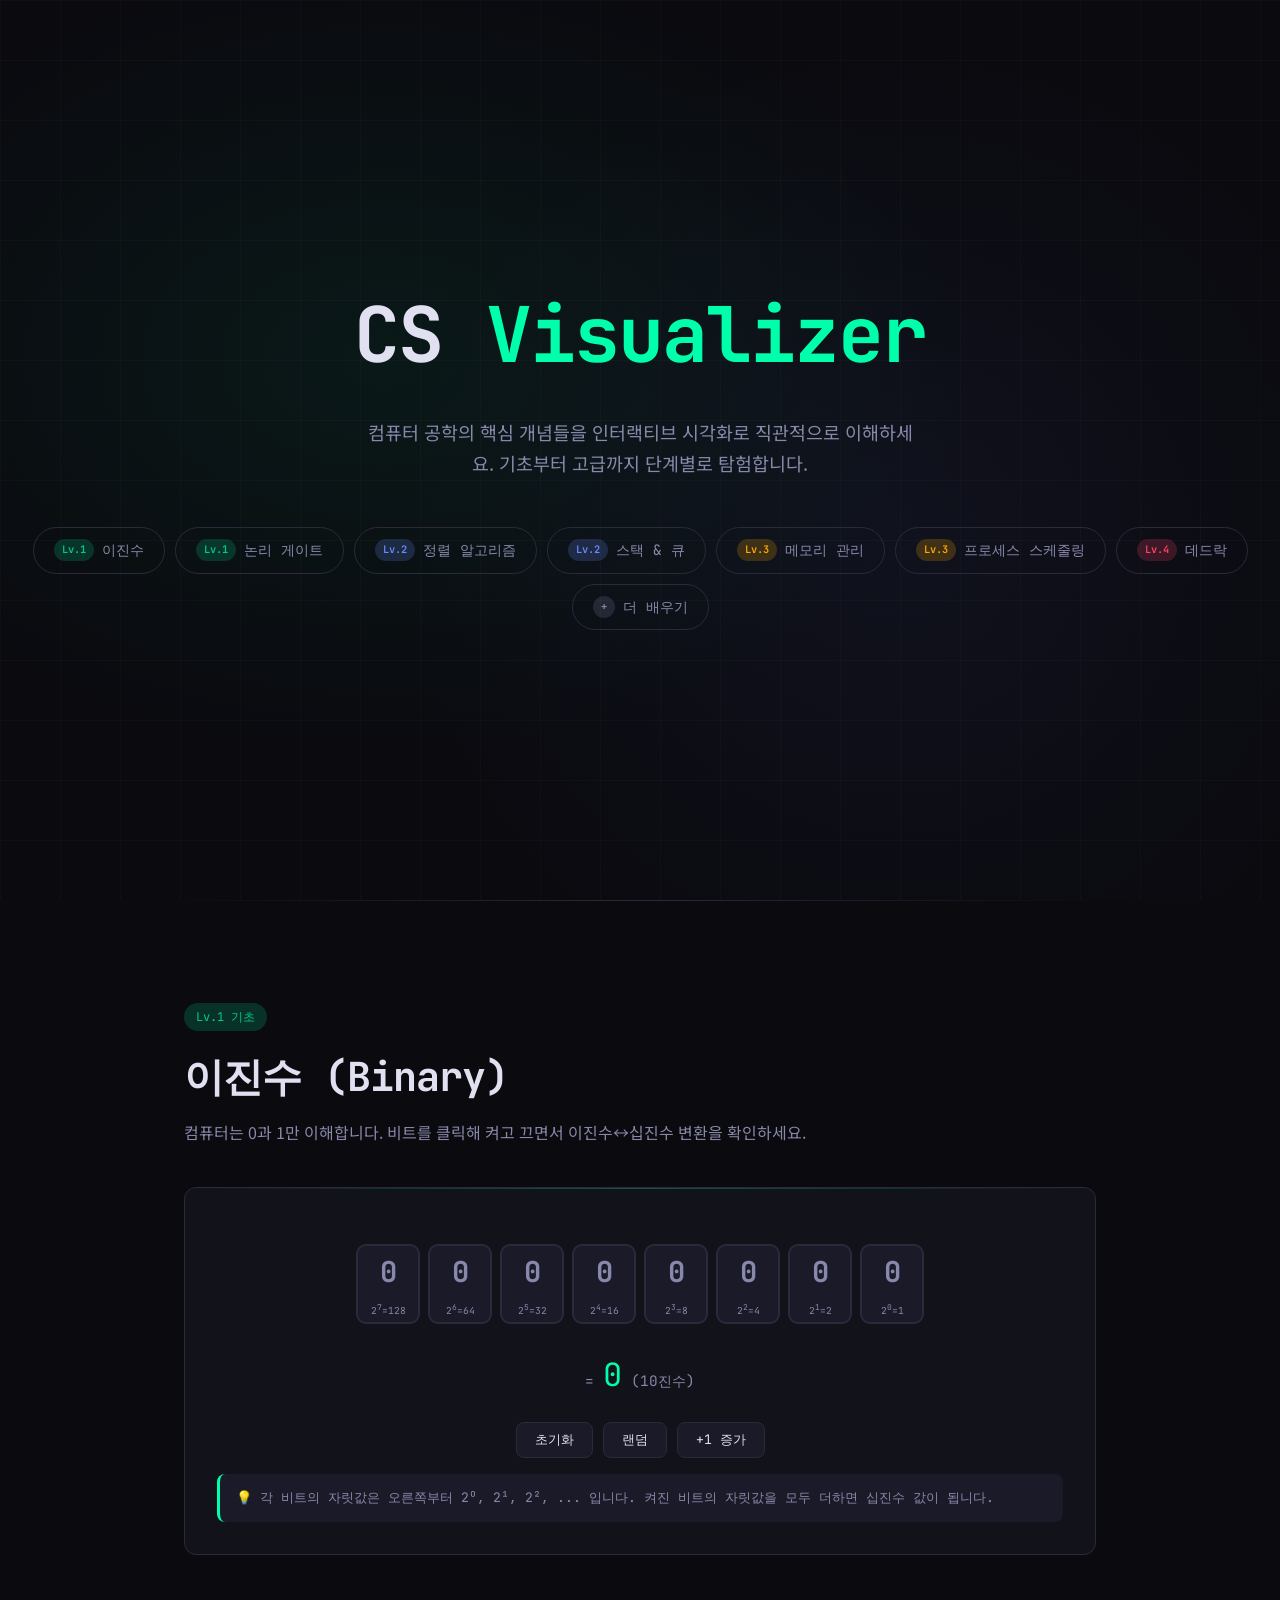
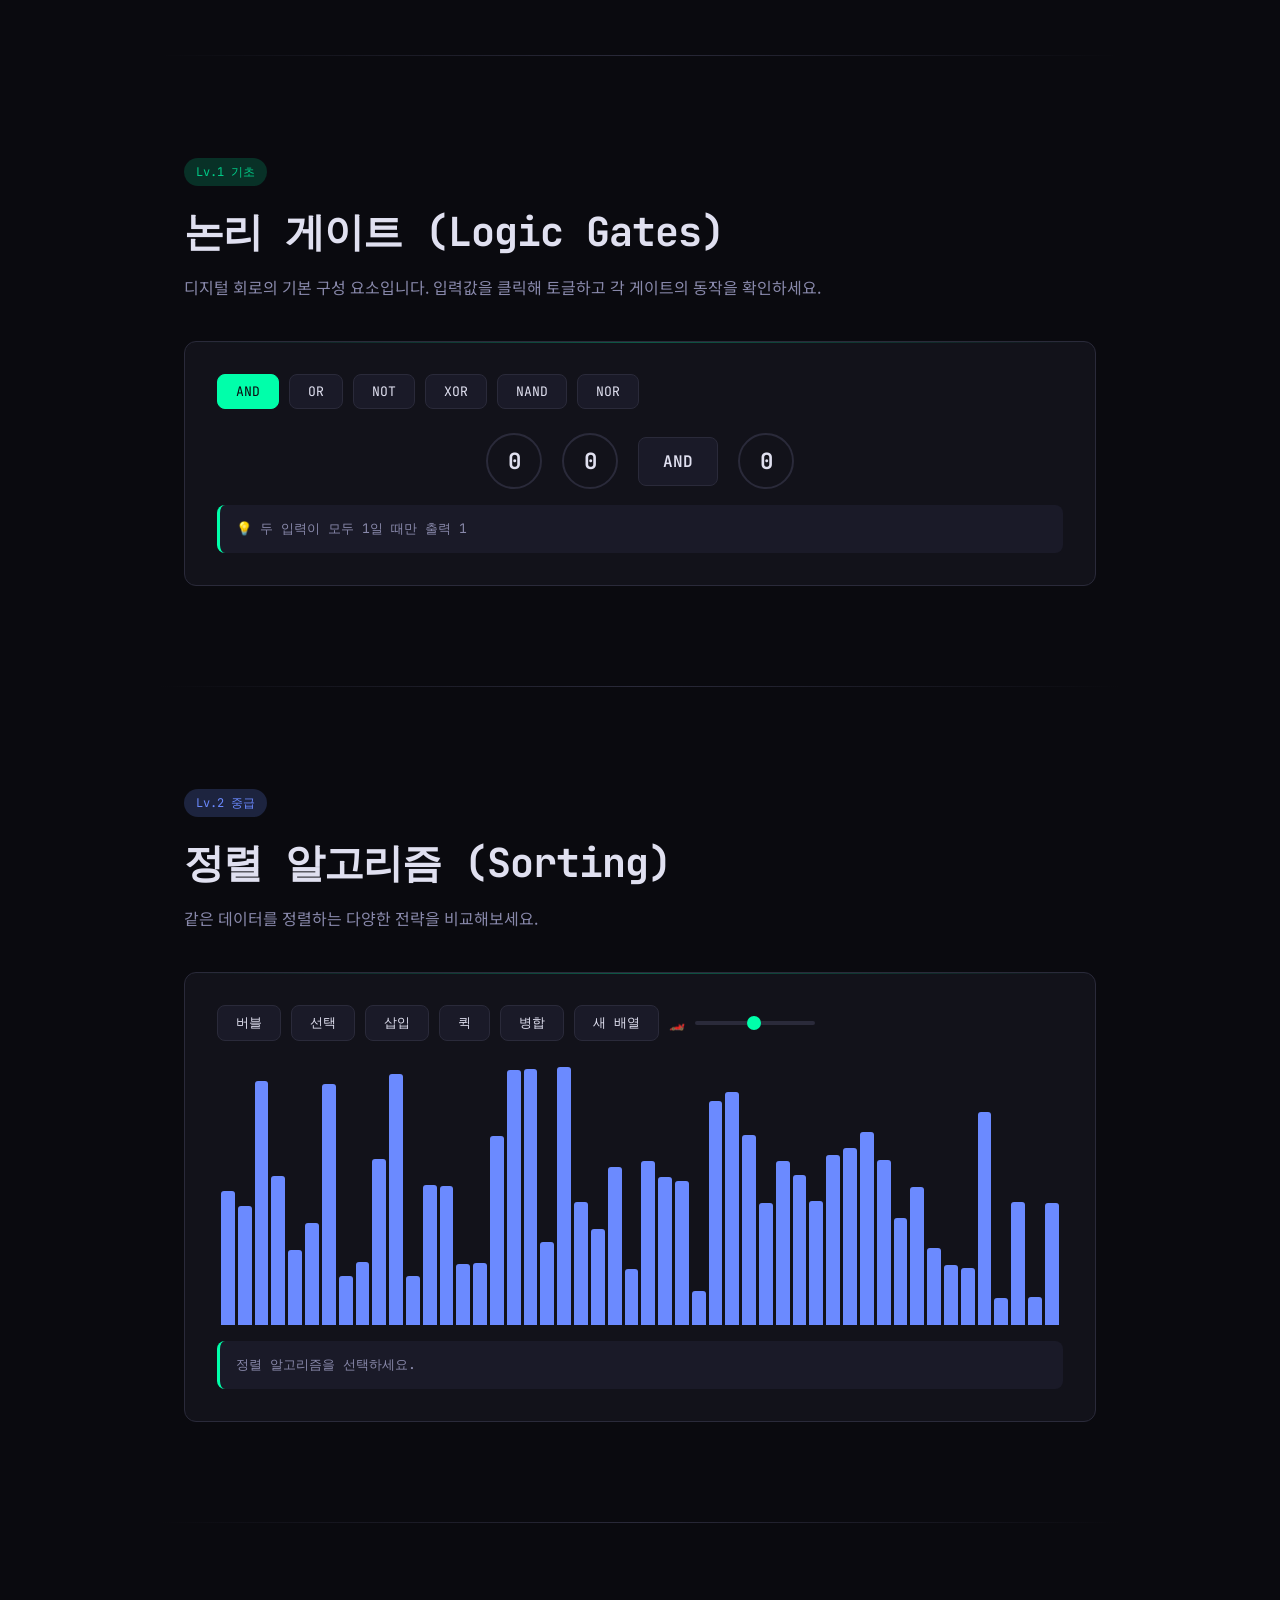
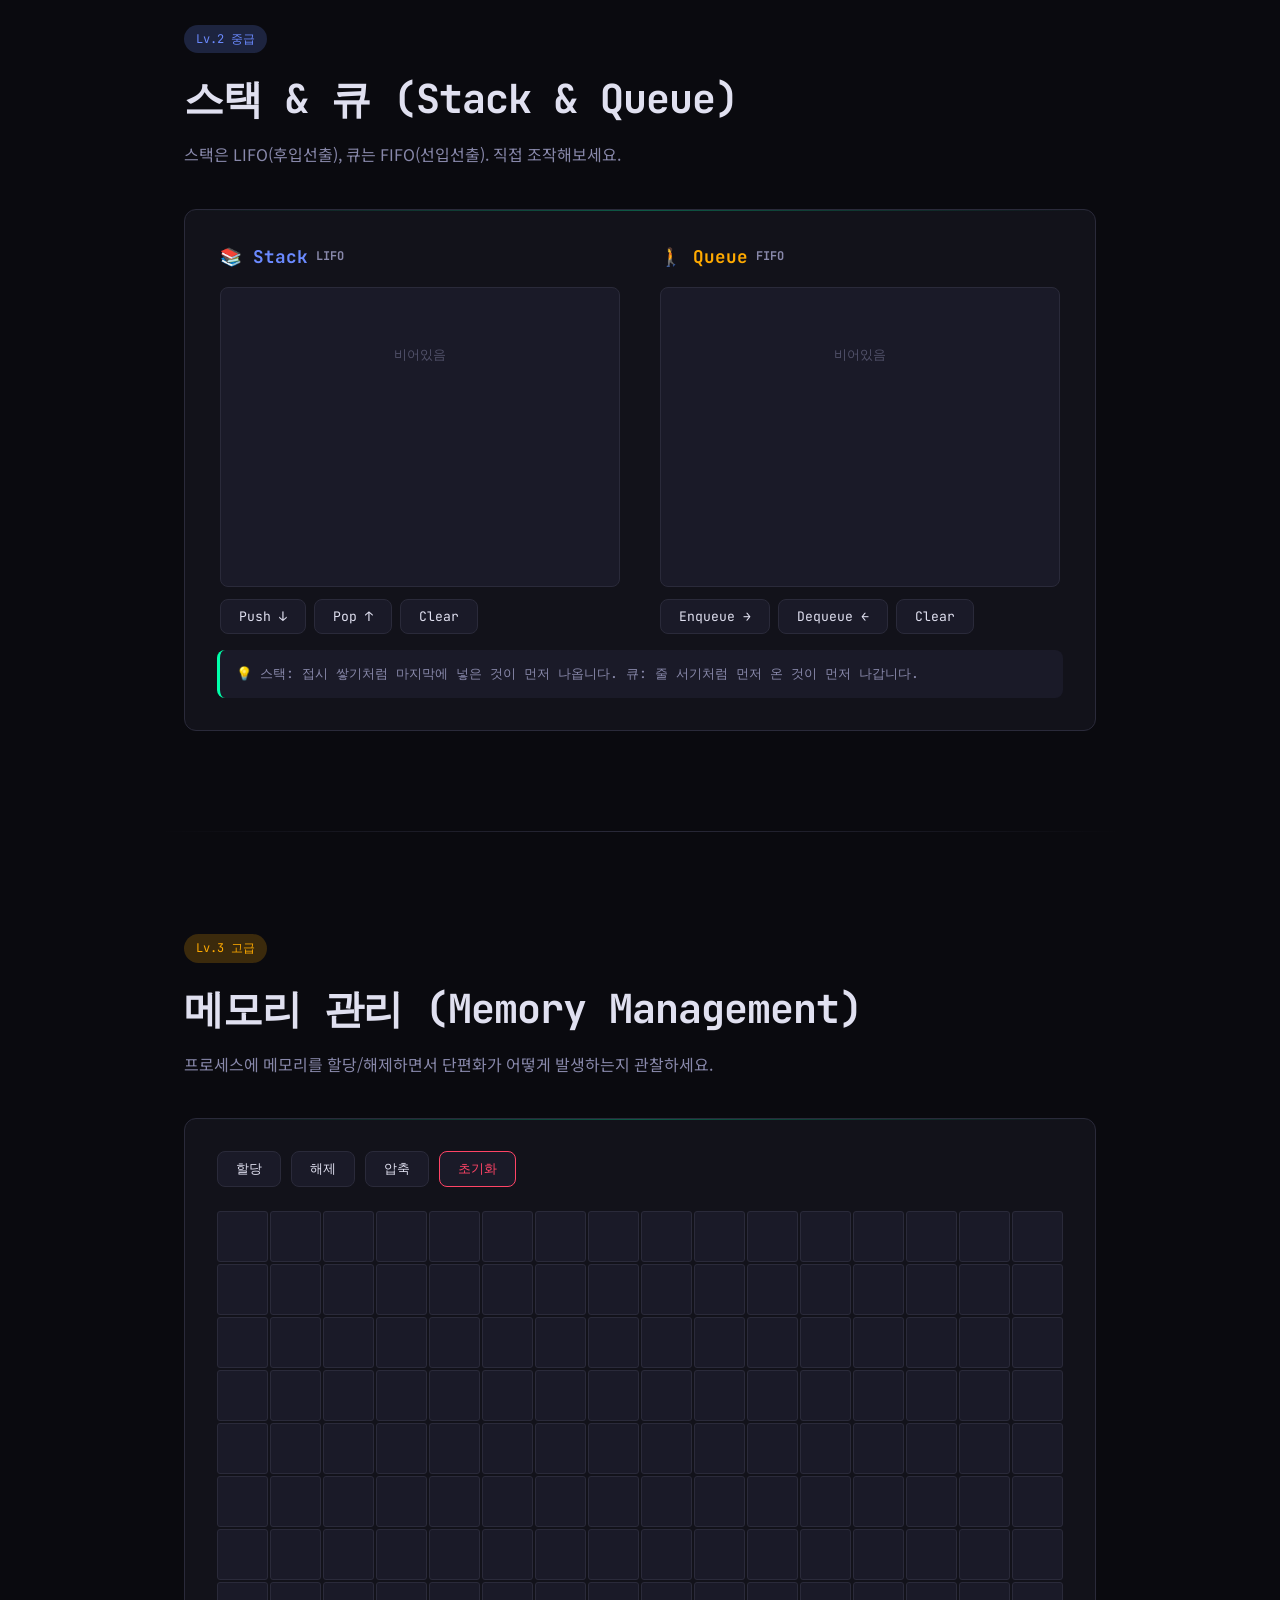
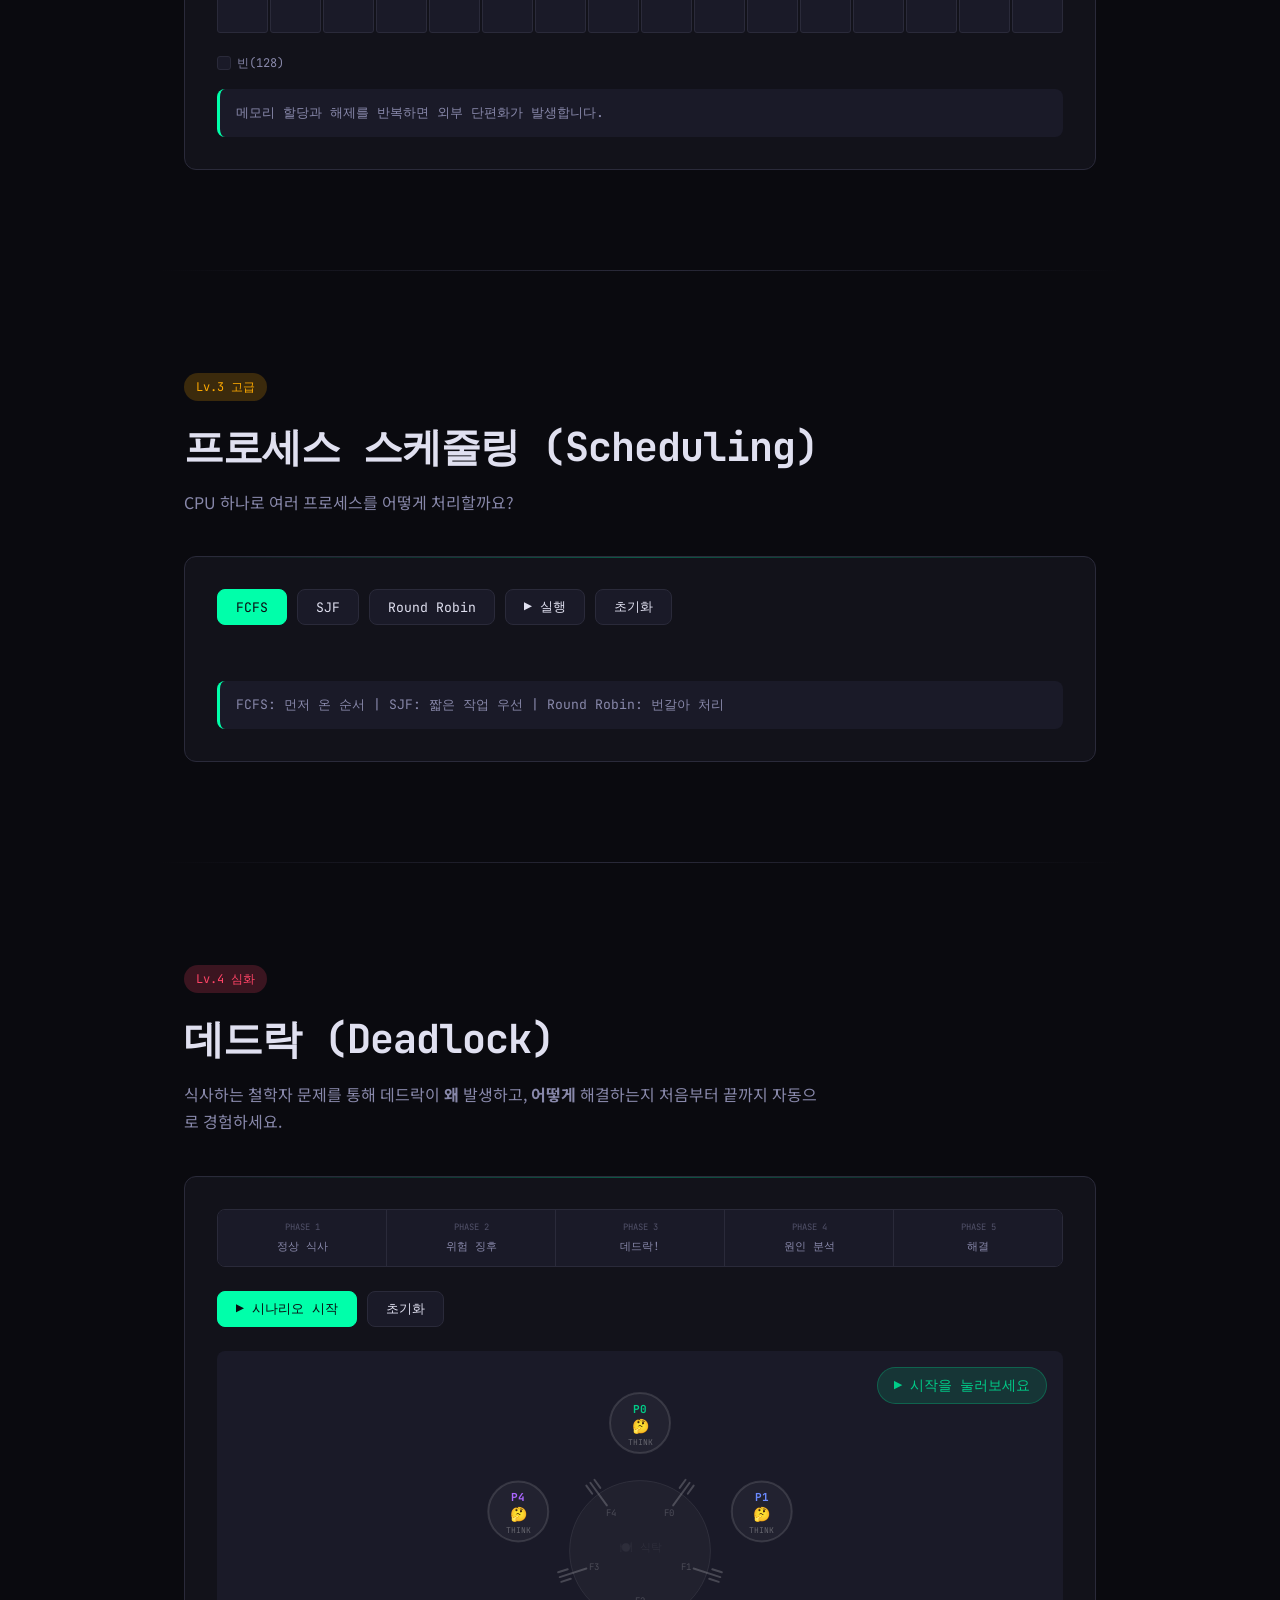
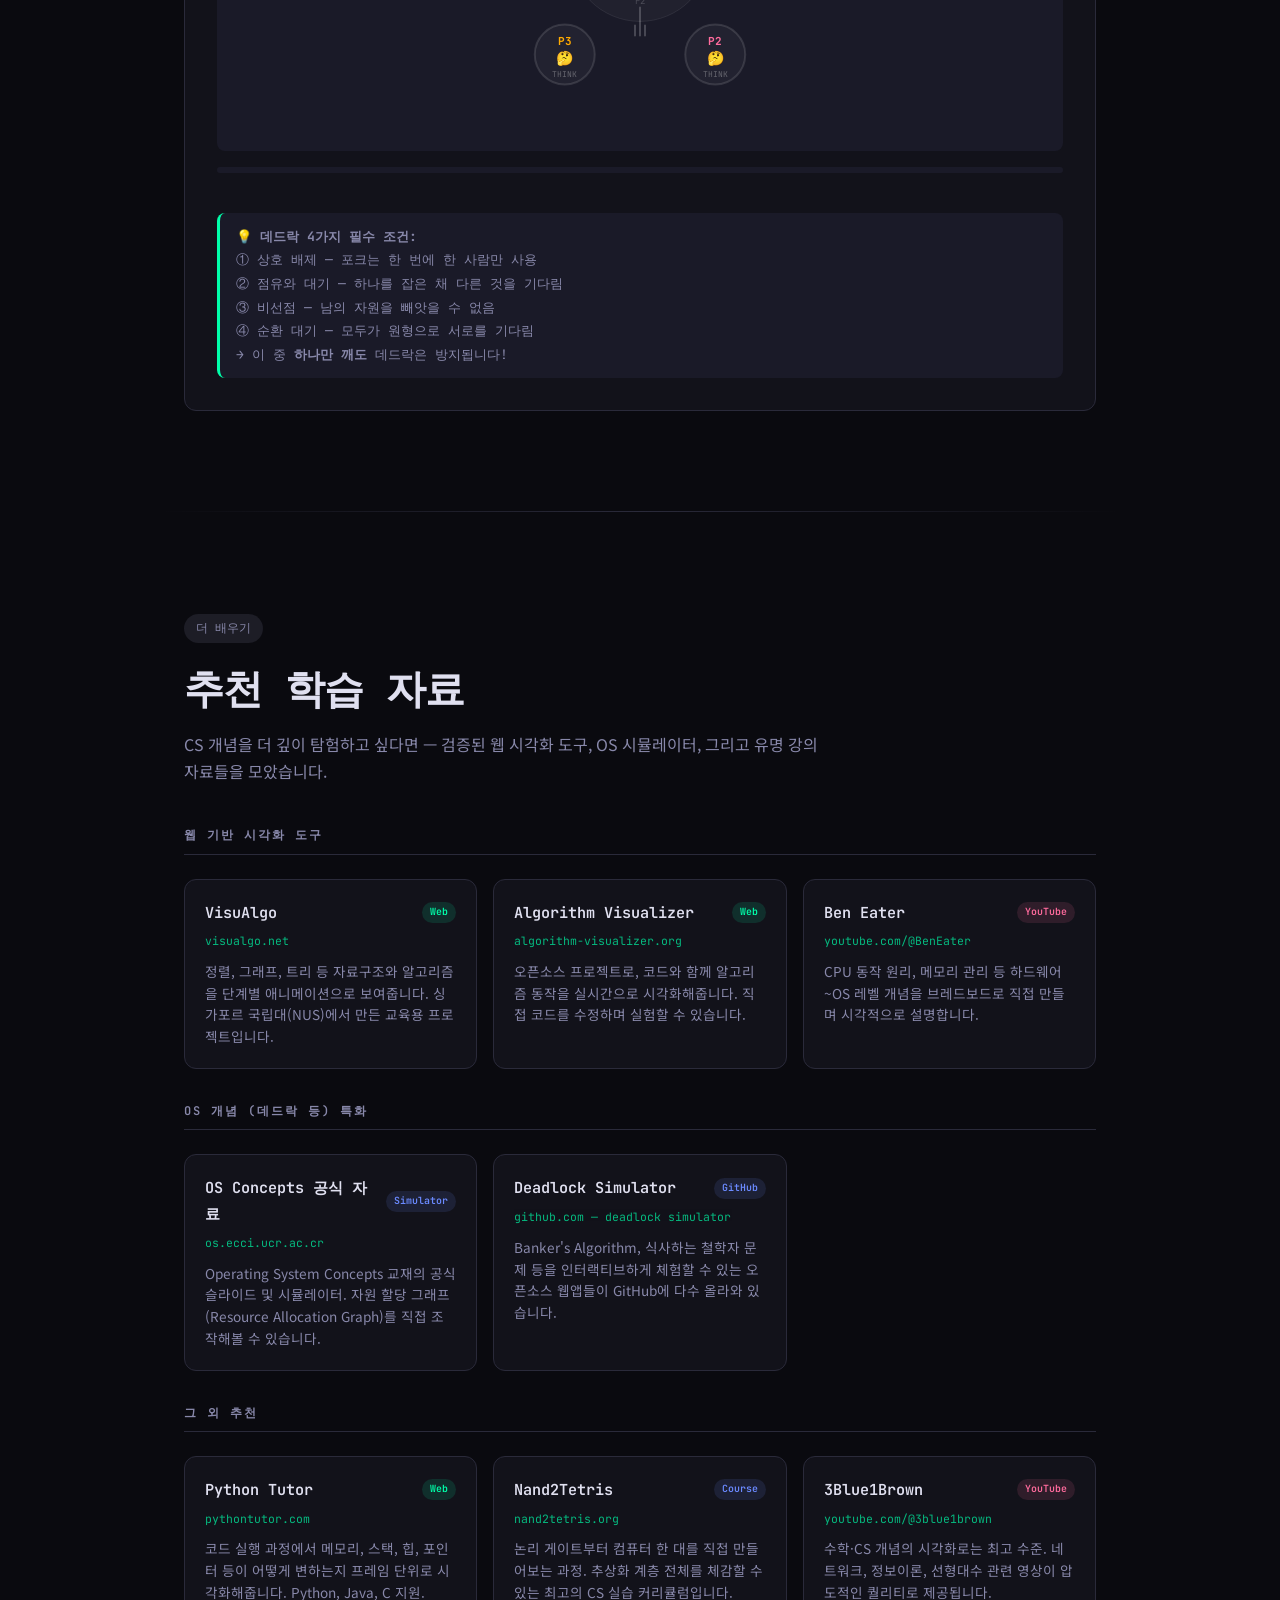
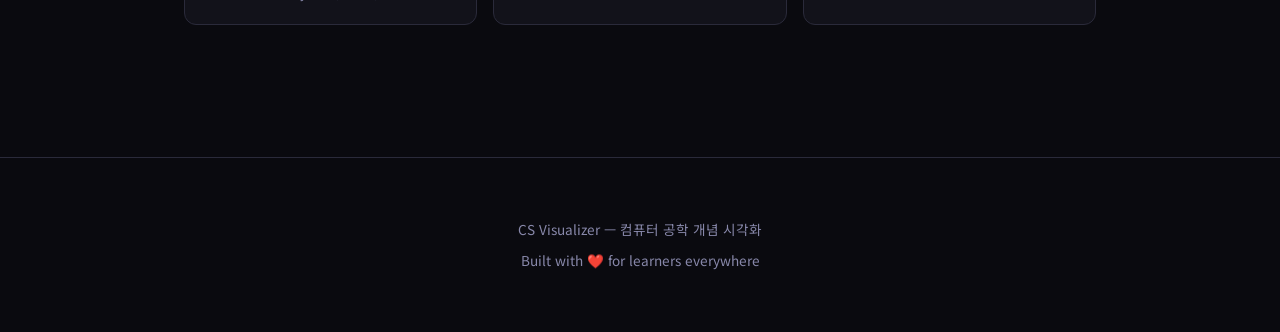
==== commit 6aea15ee: "feat: 추천 학습 자료 섹션 추가 - 웹 기반 시각화 도구: VisuAlgo, Algorithm Visualizer, Ben Eater - OS 개념 특화: OS Concept" ====
--- a/index.html
+++ b/index.html
@@ -224,6 +224,46 @@
 .dl-phase-step.active-done { background:rgba(0,255,170,0.15); color:var(--accent); }
 .dl-phase-step .phase-num { display:block; font-size:0.55rem; opacity:0.5; margin-bottom:2px; }
 
+/* RESOURCES */
+.resources-grid { display:grid; grid-template-columns:repeat(auto-fill,minmax(280px,1fr)); gap:16px; margin-top:1.5rem; }
+.resource-category { margin-bottom:2rem; }
+.resource-category-title {
+  font-family:'JetBrains Mono',monospace; font-size:0.75rem; font-weight:600;
+  color:var(--text-dim); text-transform:uppercase; letter-spacing:2px;
+  margin-bottom:12px; padding-bottom:8px; border-bottom:1px solid var(--border);
+}
+.resource-card {
+  display:block; text-decoration:none;
+  background:var(--surface); border:1px solid var(--border); border-radius:var(--radius);
+  padding:20px; transition:all 0.25s; position:relative; overflow:hidden;
+}
+.resource-card::before {
+  content:''; position:absolute; top:0; left:0; right:0; height:2px;
+  opacity:0; transition:opacity 0.25s;
+}
+.resource-card.cat-web::before { background:linear-gradient(90deg,var(--accent),var(--accent3)); }
+.resource-card.cat-os::before { background:linear-gradient(90deg,var(--accent4),var(--accent2)); }
+.resource-card.cat-etc::before { background:linear-gradient(90deg,var(--accent3),var(--accent2)); }
+.resource-card:hover { border-color:var(--accent); transform:translateY(-2px); box-shadow:0 8px 24px rgba(0,0,0,0.3); }
+.resource-card:hover::before { opacity:1; }
+.resource-card-name {
+  font-family:'JetBrains Mono',monospace; font-size:0.95rem; font-weight:600;
+  color:var(--text); margin-bottom:6px; display:flex; align-items:center; gap:8px;
+}
+.resource-card-url {
+  font-family:'JetBrains Mono',monospace; font-size:0.72rem;
+  color:var(--accent); margin-bottom:10px; opacity:0.7;
+}
+.resource-card-desc { font-size:0.85rem; color:var(--text-dim); line-height:1.6; }
+.resource-tag {
+  display:inline-block; font-family:'JetBrains Mono',monospace; font-size:0.62rem;
+  padding:2px 8px; border-radius:100px; margin-left:auto; flex-shrink:0;
+}
+.tag-web { background:rgba(0,255,170,0.12); color:var(--accent); }
+.tag-video { background:rgba(255,107,157,0.12); color:var(--accent2); }
+.tag-os { background:rgba(255,170,0,0.12); color:var(--accent4); }
+.tag-tool { background:rgba(107,138,255,0.12); color:var(--accent3); }
+
 footer { text-align:center; padding:60px 24px; color:var(--text-dim); font-size:0.85rem; border-top:1px solid var(--border); }
 .section-divider { max-width:960px; margin:0 auto; height:1px; background:linear-gradient(90deg,transparent,var(--border),transparent); }
 @media(max-width:640px){
@@ -248,6 +288,7 @@
     <a href="#memory"><span class="level level-3">Lv.3</span> 메모리 관리</a>
     <a href="#scheduling"><span class="level level-3">Lv.3</span> 프로세스 스케줄링</a>
     <a href="#deadlock"><span class="level level-4">Lv.4</span> 데드락</a>
+    <a href="#resources"><span class="level" style="background:rgba(136,136,170,0.2);color:var(--text-dim)">+</span> 더 배우기</a>
   </nav>
 </header>
 
@@ -418,6 +459,73 @@
       ③ 비선점 — 남의 자원을 빼앗을 수 없음<br>
       ④ 순환 대기 — 모두가 원형으로 서로를 기다림<br>
       → 이 중 <strong>하나만 깨도</strong> 데드락은 방지됩니다!
+    </div>
+  </div>
+</section>
+
+<div class="section-divider"></div>
+<section id="resources">
+  <div class="section-header">
+    <div class="tag" style="background:rgba(136,136,170,0.15);color:var(--text-dim)">더 배우기</div>
+    <h2>추천 학습 자료</h2>
+    <p>CS 개념을 더 깊이 탐험하고 싶다면 — 검증된 웹 시각화 도구, OS 시뮬레이터, 그리고 유명 강의 자료들을 모았습니다.</p>
+  </div>
+
+  <div class="resource-category">
+    <div class="resource-category-title">웹 기반 시각화 도구</div>
+    <div class="resources-grid">
+      <a class="resource-card cat-web" href="https://visualgo.net" target="_blank" rel="noopener">
+        <div class="resource-card-name">VisuAlgo <span class="resource-tag tag-web">Web</span></div>
+        <div class="resource-card-url">visualgo.net</div>
+        <div class="resource-card-desc">정렬, 그래프, 트리 등 자료구조와 알고리즘을 단계별 애니메이션으로 보여줍니다. 싱가포르 국립대(NUS)에서 만든 교육용 프로젝트입니다.</div>
+      </a>
+      <a class="resource-card cat-web" href="https://algorithm-visualizer.org" target="_blank" rel="noopener">
+        <div class="resource-card-name">Algorithm Visualizer <span class="resource-tag tag-web">Web</span></div>
+        <div class="resource-card-url">algorithm-visualizer.org</div>
+        <div class="resource-card-desc">오픈소스 프로젝트로, 코드와 함께 알고리즘 동작을 실시간으로 시각화해줍니다. 직접 코드를 수정하며 실험할 수 있습니다.</div>
+      </a>
+      <a class="resource-card cat-web" href="https://www.youtube.com/@BenEater" target="_blank" rel="noopener">
+        <div class="resource-card-name">Ben Eater <span class="resource-tag tag-video">YouTube</span></div>
+        <div class="resource-card-url">youtube.com/@BenEater</div>
+        <div class="resource-card-desc">CPU 동작 원리, 메모리 관리 등 하드웨어~OS 레벨 개념을 브레드보드로 직접 만들며 시각적으로 설명합니다.</div>
+      </a>
+    </div>
+  </div>
+
+  <div class="resource-category">
+    <div class="resource-category-title">OS 개념 (데드락 등) 특화</div>
+    <div class="resources-grid">
+      <a class="resource-card cat-os" href="https://os.ecci.ucr.ac.cr/slides/" target="_blank" rel="noopener">
+        <div class="resource-card-name">OS Concepts 공식 자료 <span class="resource-tag tag-tool">Simulator</span></div>
+        <div class="resource-card-url">os.ecci.ucr.ac.cr</div>
+        <div class="resource-card-desc">Operating System Concepts 교재의 공식 슬라이드 및 시뮬레이터. 자원 할당 그래프(Resource Allocation Graph)를 직접 조작해볼 수 있습니다.</div>
+      </a>
+      <a class="resource-card cat-os" href="https://github.com/search?q=deadlock+simulator&type=repositories" target="_blank" rel="noopener">
+        <div class="resource-card-name">Deadlock Simulator <span class="resource-tag tag-tool">GitHub</span></div>
+        <div class="resource-card-url">github.com — deadlock simulator</div>
+        <div class="resource-card-desc">Banker's Algorithm, 식사하는 철학자 문제 등을 인터랙티브하게 체험할 수 있는 오픈소스 웹앱들이 GitHub에 다수 올라와 있습니다.</div>
+      </a>
+    </div>
+  </div>
+
+  <div class="resource-category">
+    <div class="resource-category-title">그 외 추천</div>
+    <div class="resources-grid">
+      <a class="resource-card cat-etc" href="https://pythontutor.com" target="_blank" rel="noopener">
+        <div class="resource-card-name">Python Tutor <span class="resource-tag tag-web">Web</span></div>
+        <div class="resource-card-url">pythontutor.com</div>
+        <div class="resource-card-desc">코드 실행 과정에서 메모리, 스택, 힙, 포인터 등이 어떻게 변하는지 프레임 단위로 시각화해줍니다. Python, Java, C 지원.</div>
+      </a>
+      <a class="resource-card cat-etc" href="https://www.nand2tetris.org" target="_blank" rel="noopener">
+        <div class="resource-card-name">Nand2Tetris <span class="resource-tag tag-tool">Course</span></div>
+        <div class="resource-card-url">nand2tetris.org</div>
+        <div class="resource-card-desc">논리 게이트부터 컴퓨터 한 대를 직접 만들어보는 과정. 추상화 계층 전체를 체감할 수 있는 최고의 CS 실습 커리큘럼입니다.</div>
+      </a>
+      <a class="resource-card cat-etc" href="https://www.youtube.com/@3blue1brown" target="_blank" rel="noopener">
+        <div class="resource-card-name">3Blue1Brown <span class="resource-tag tag-video">YouTube</span></div>
+        <div class="resource-card-url">youtube.com/@3blue1brown</div>
+        <div class="resource-card-desc">수학·CS 개념의 시각화로는 최고 수준. 네트워크, 정보이론, 선형대수 관련 영상이 압도적인 퀄리티로 제공됩니다.</div>
+      </a>
     </div>
   </div>
 </section>
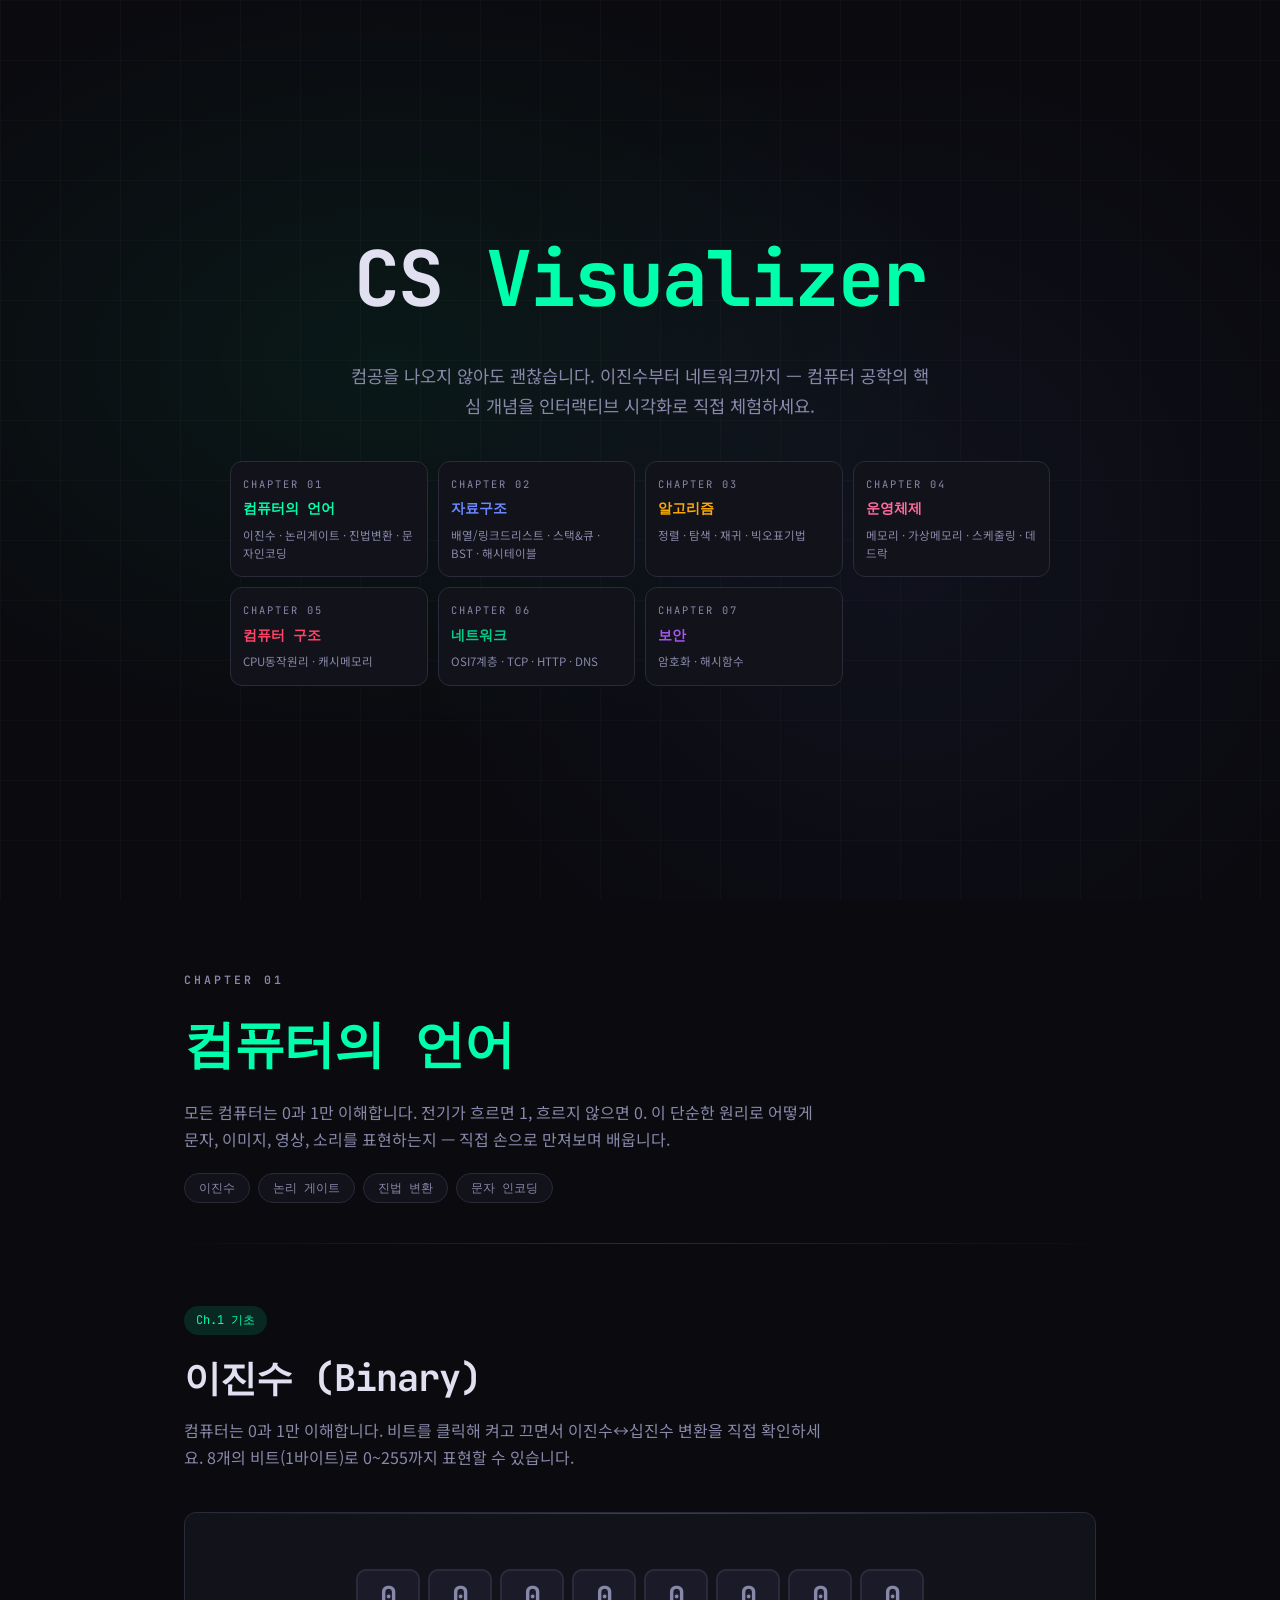
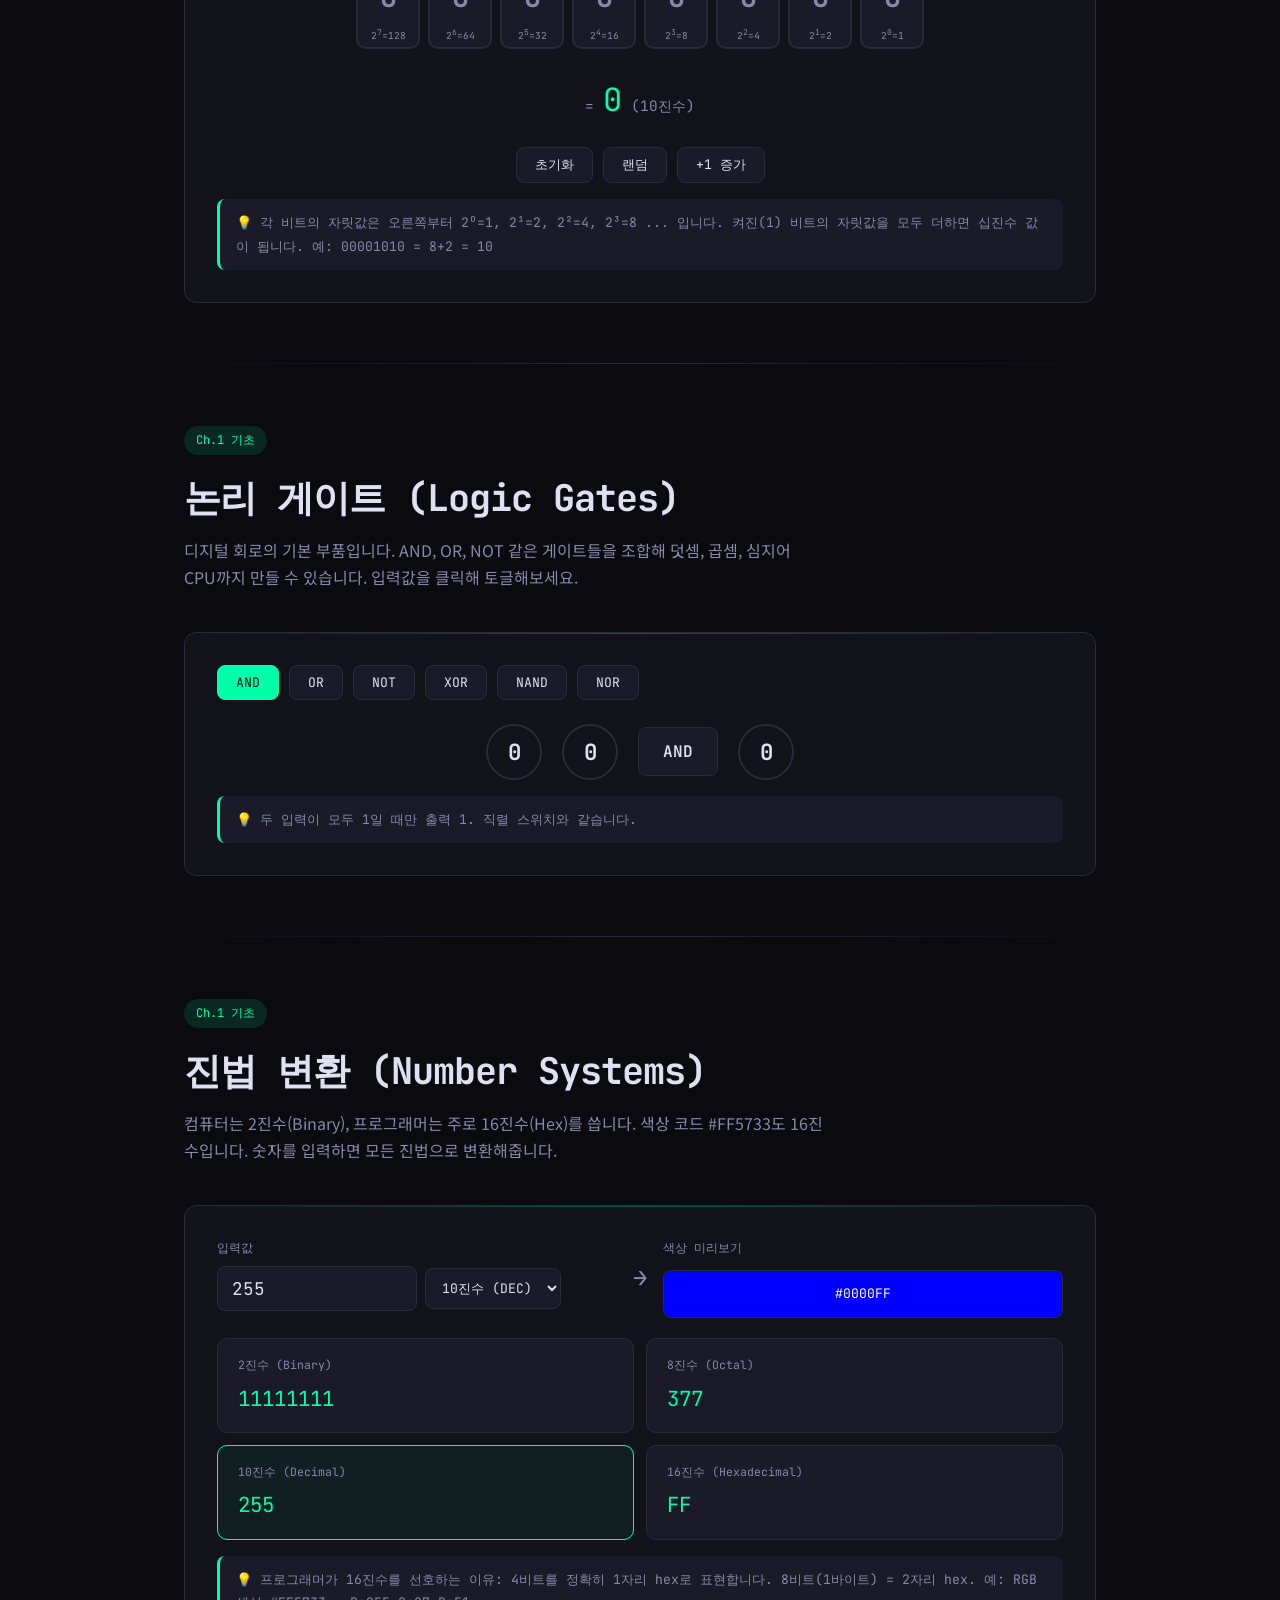
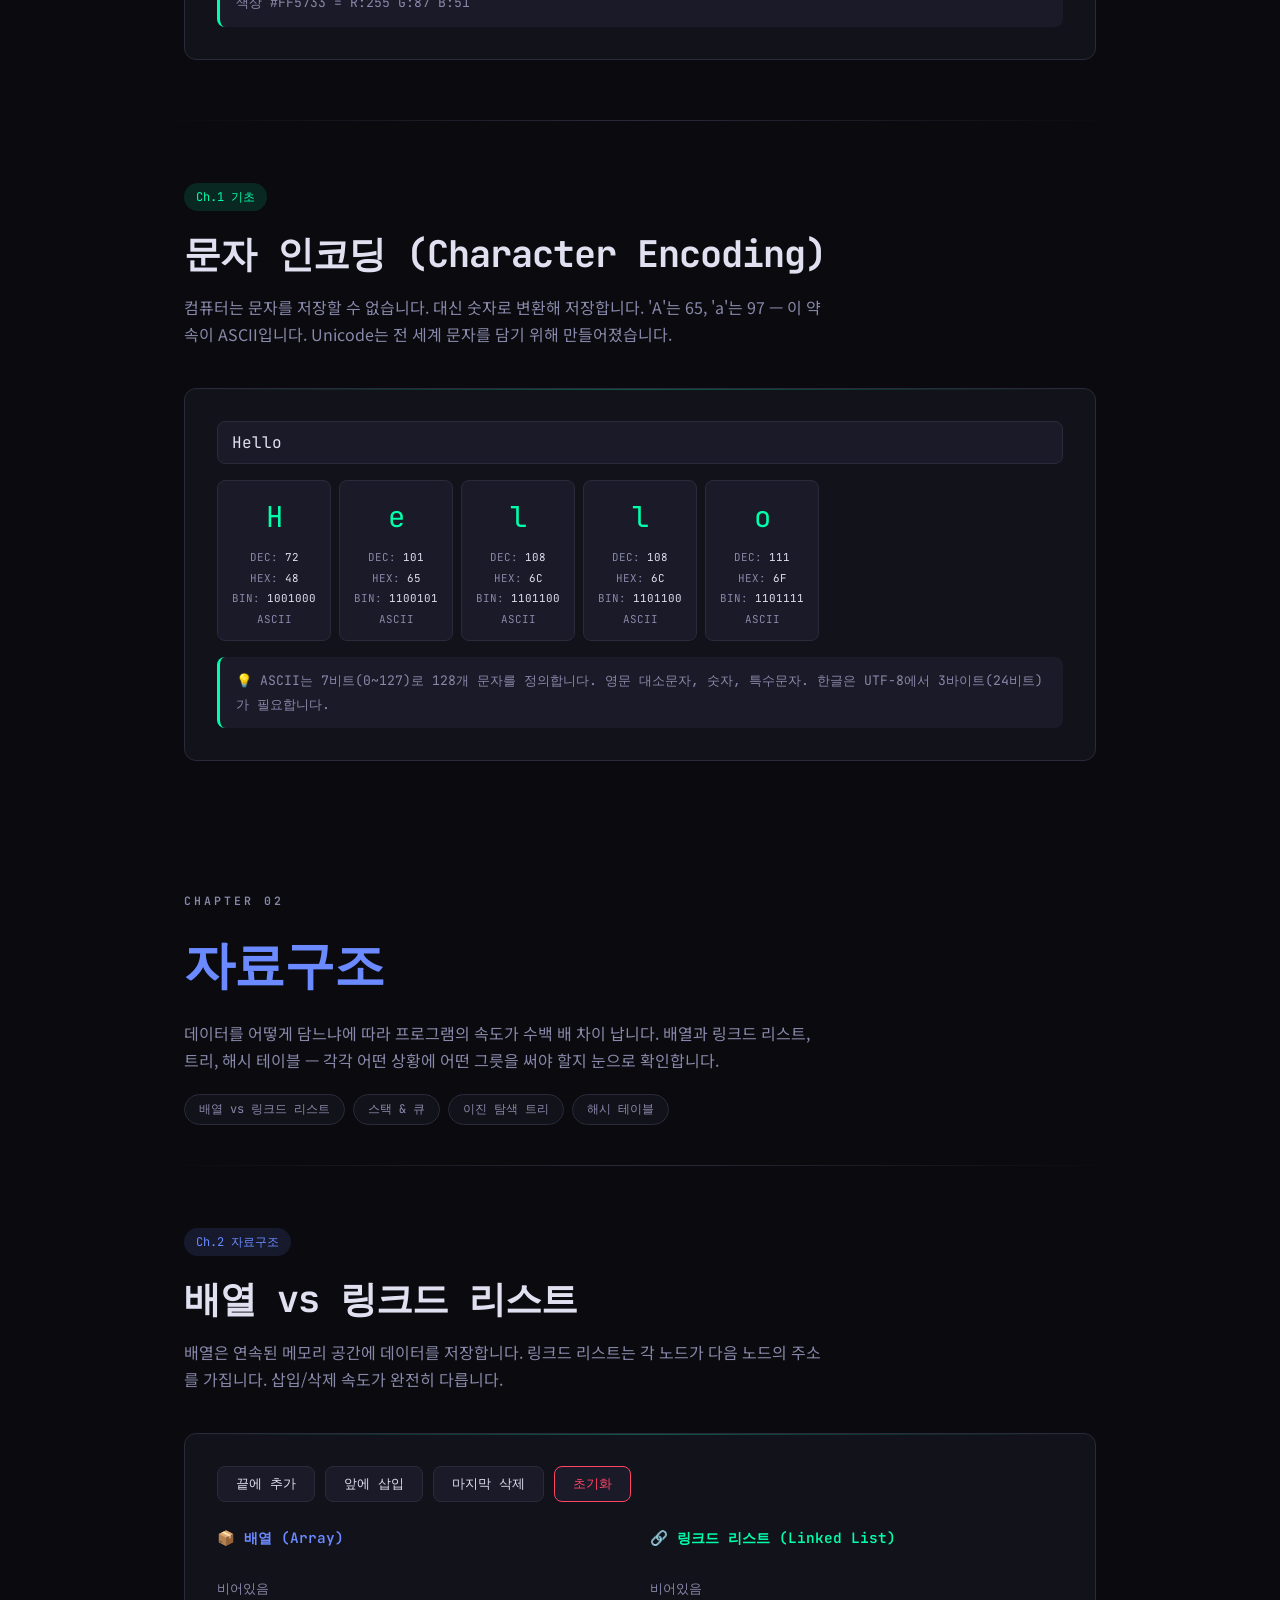
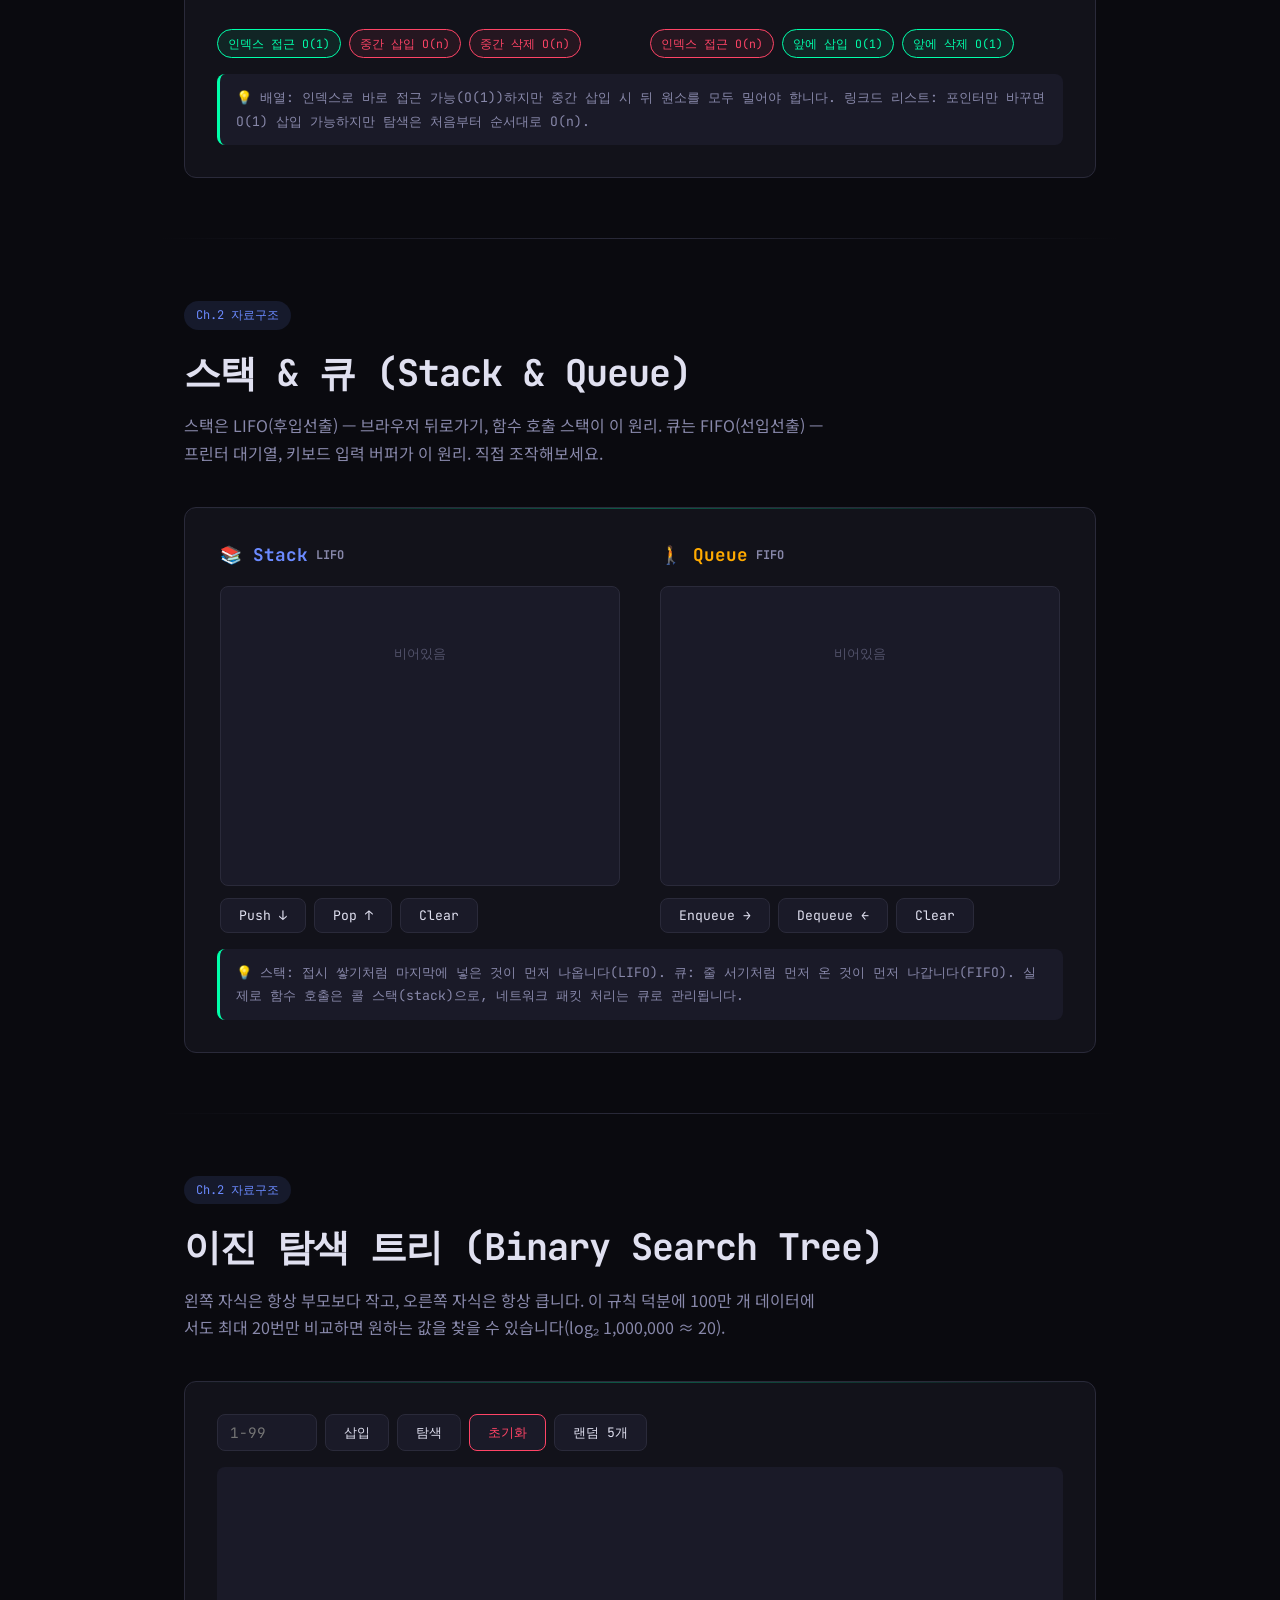
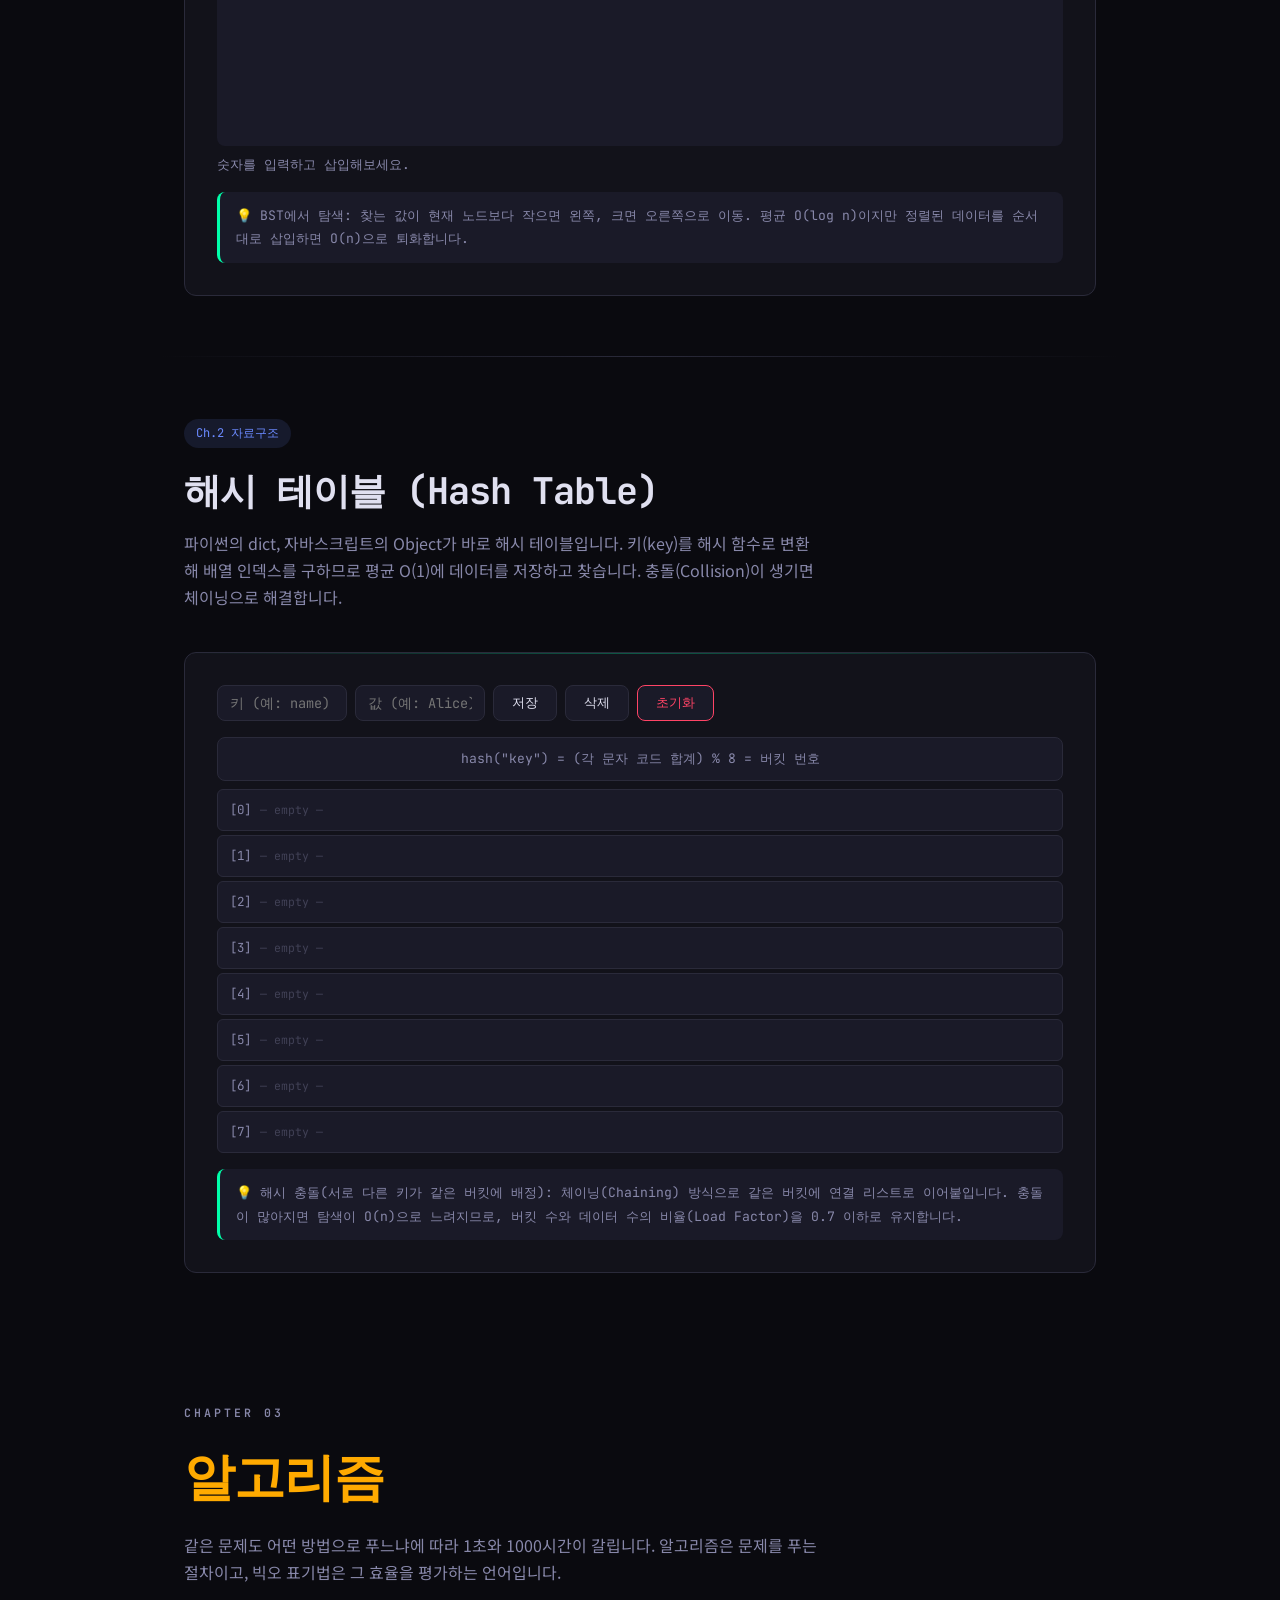
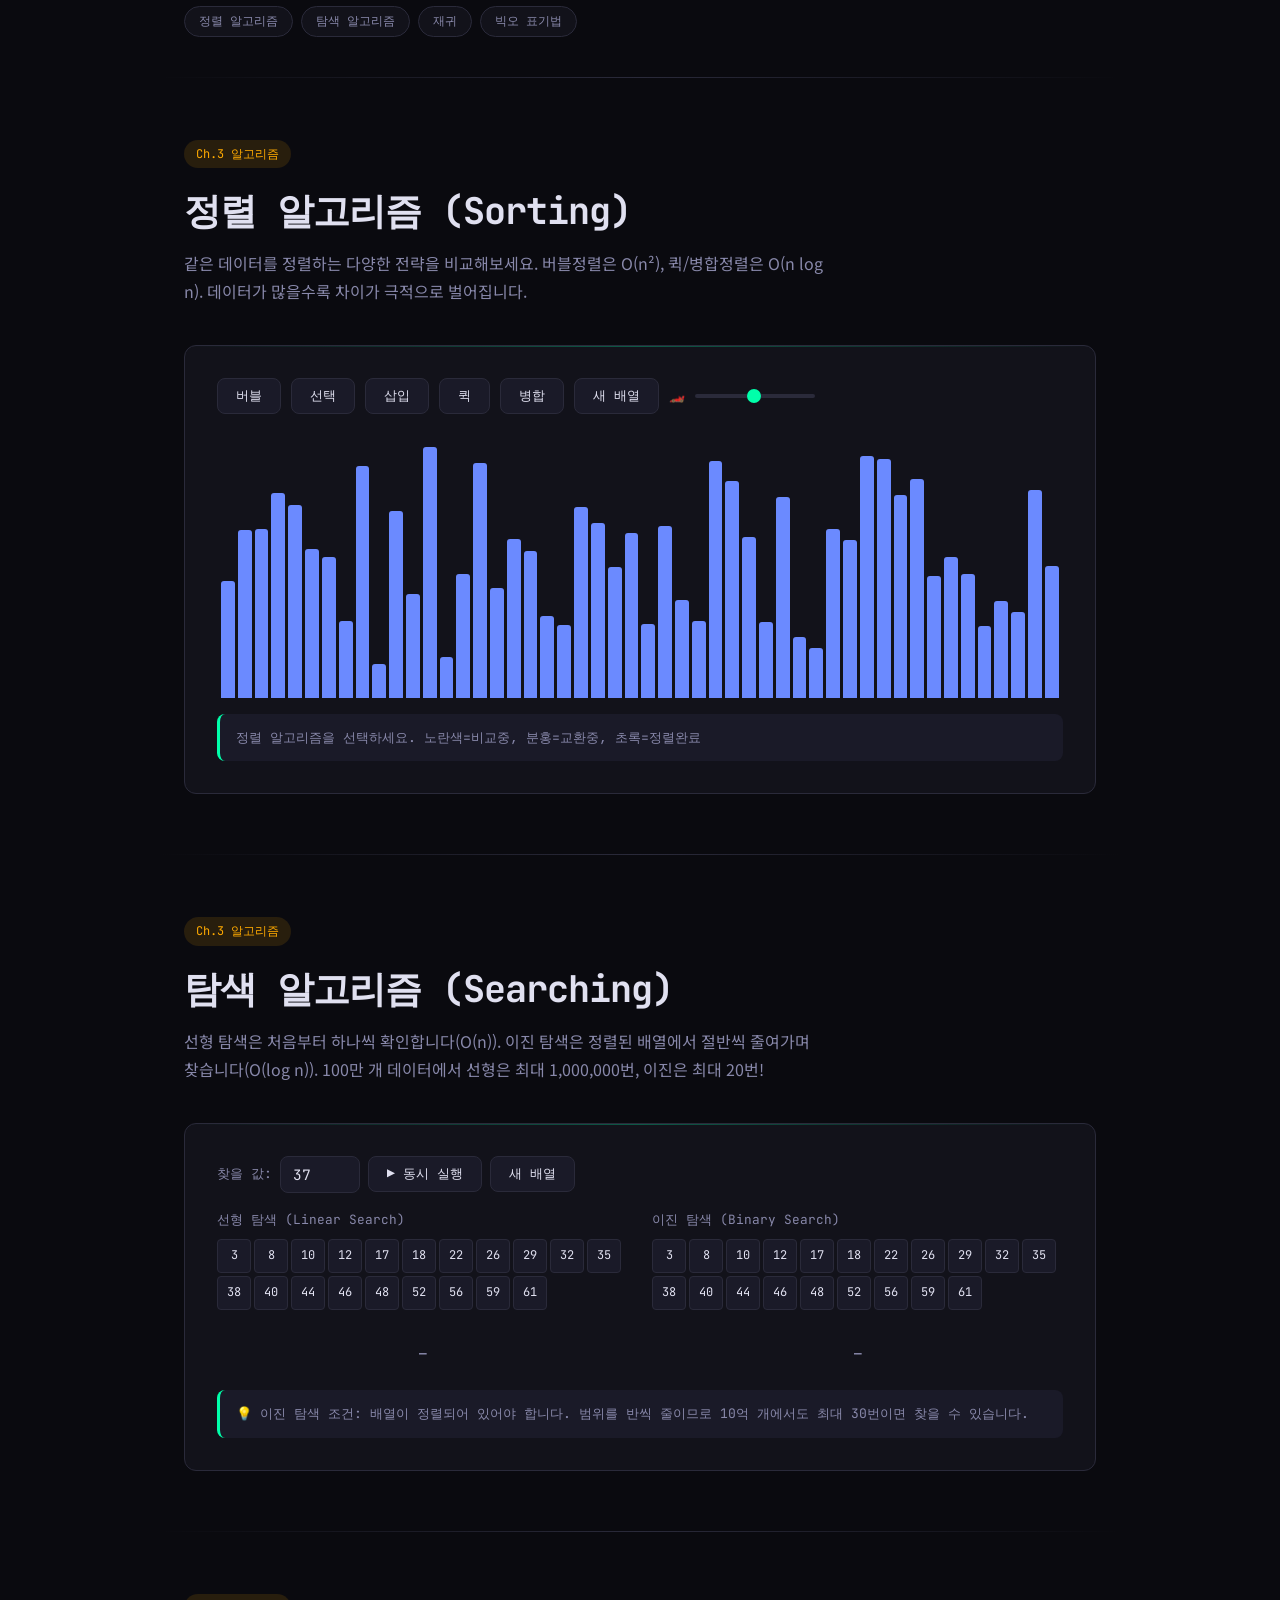
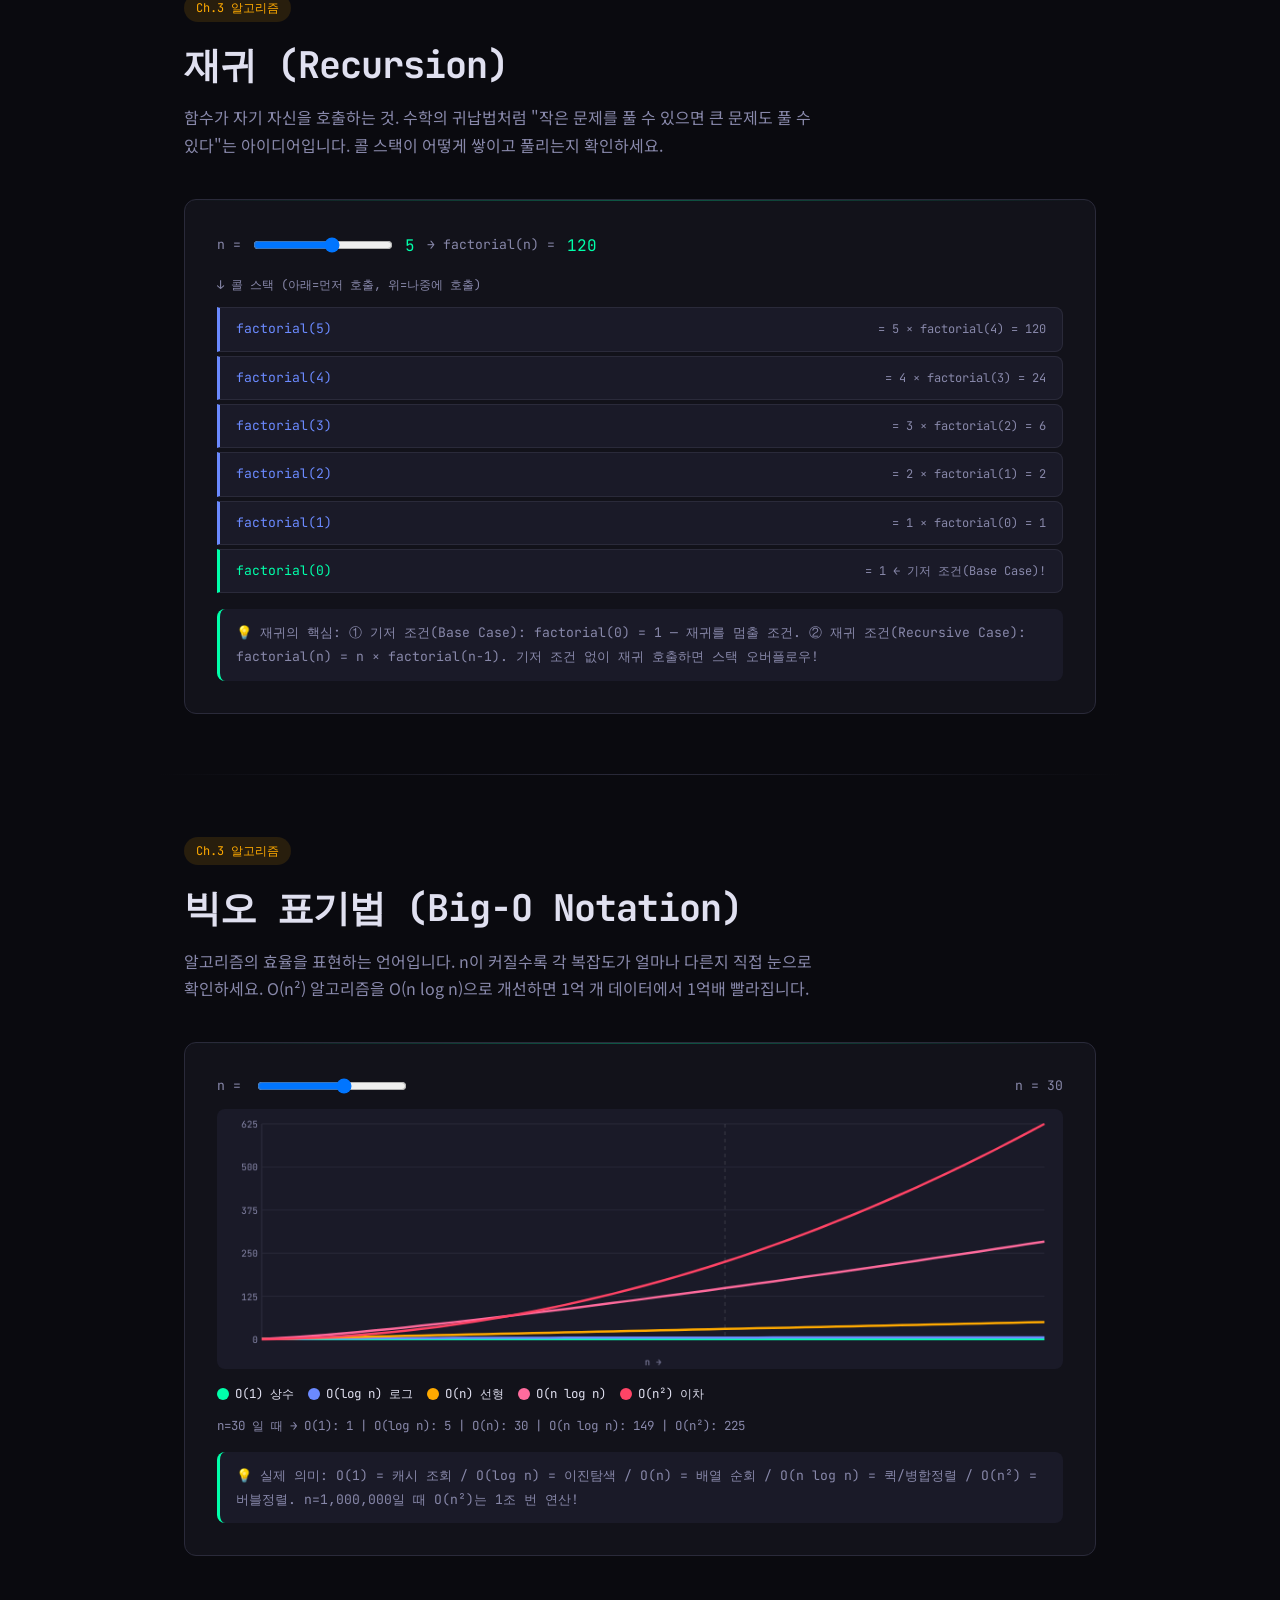
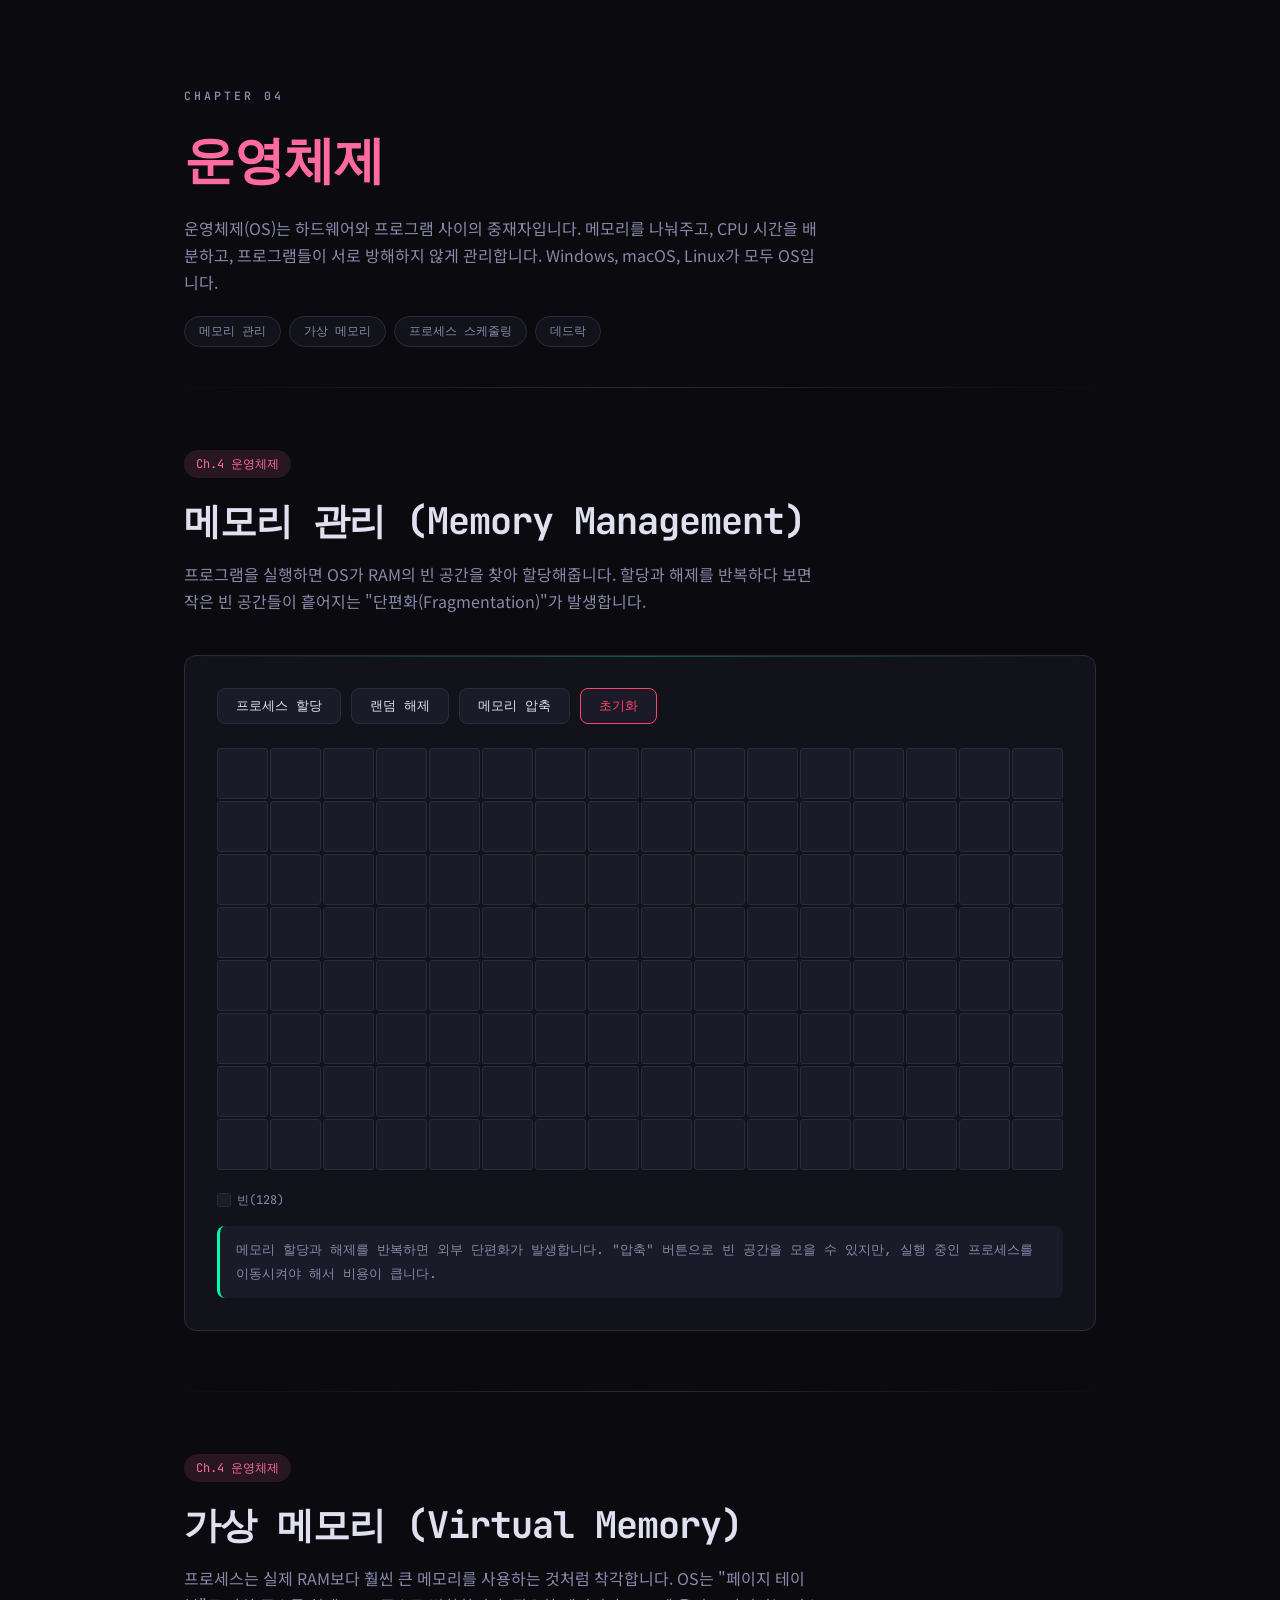
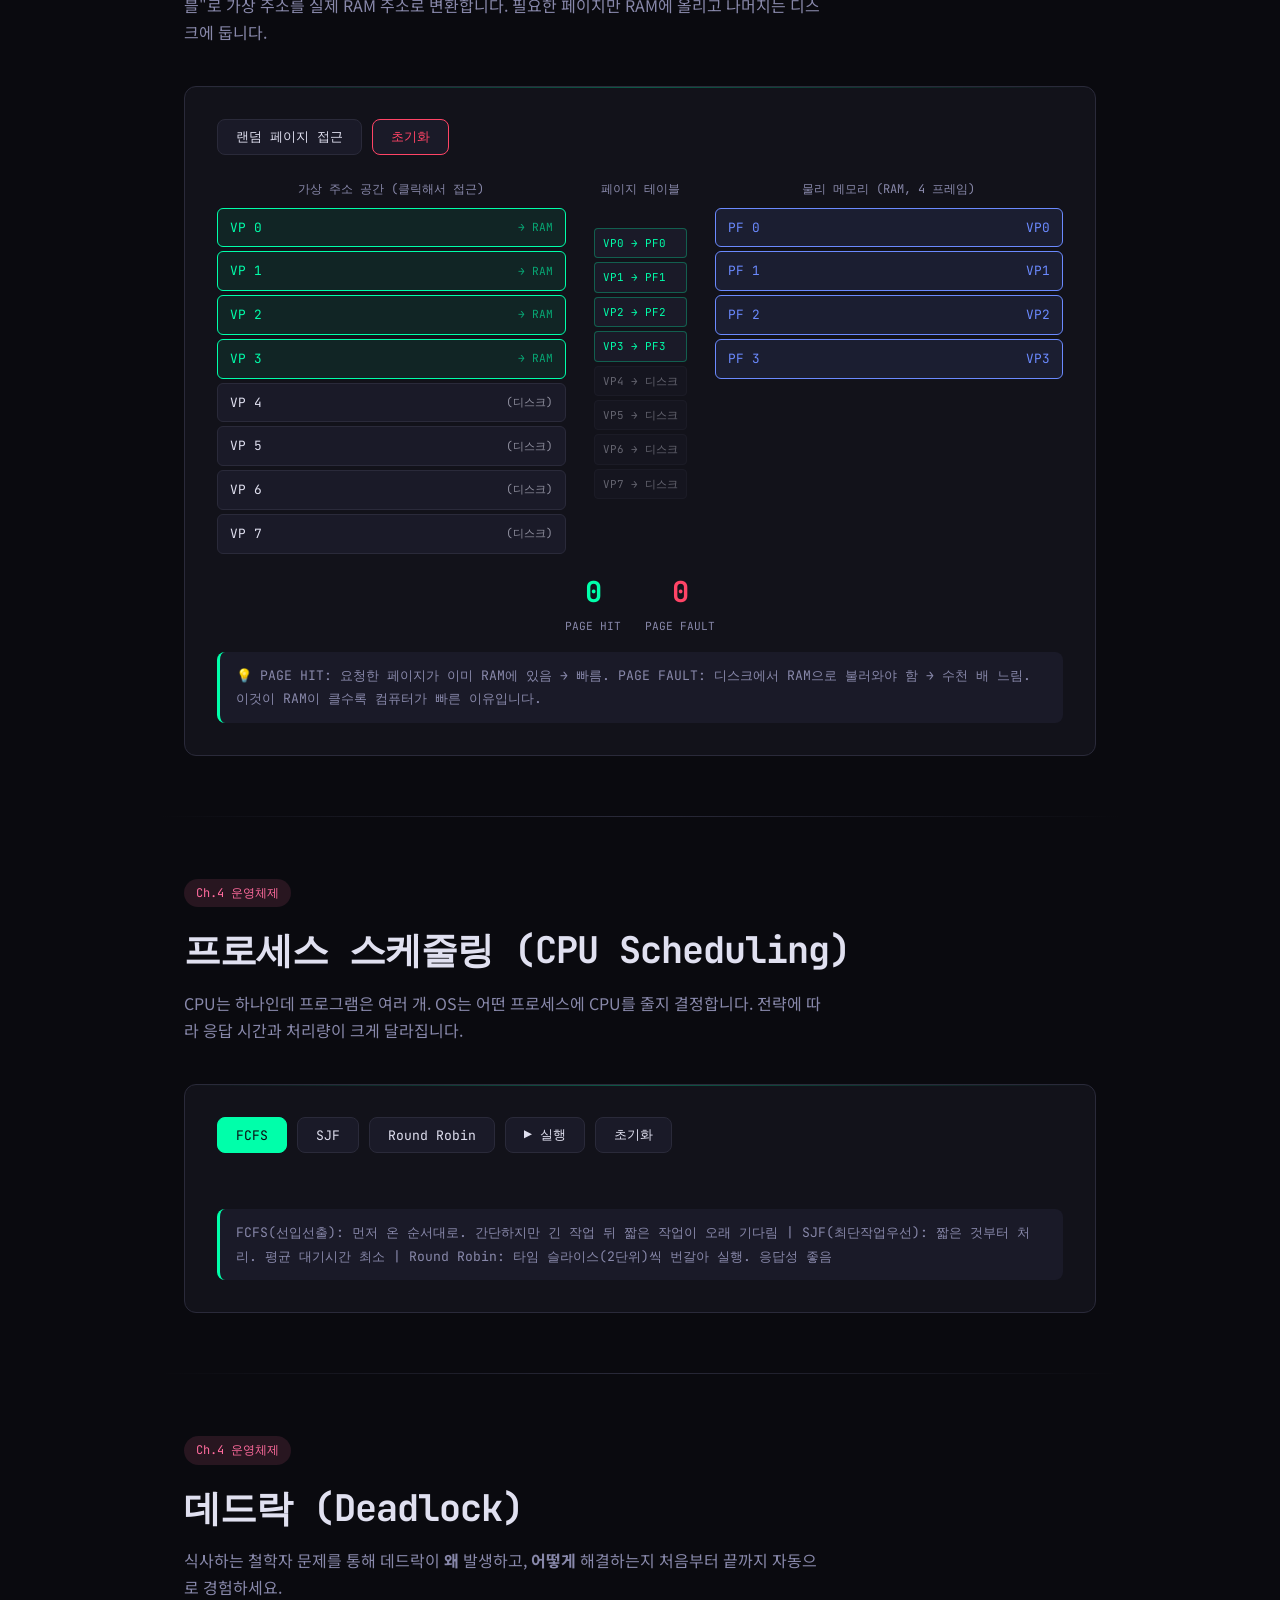
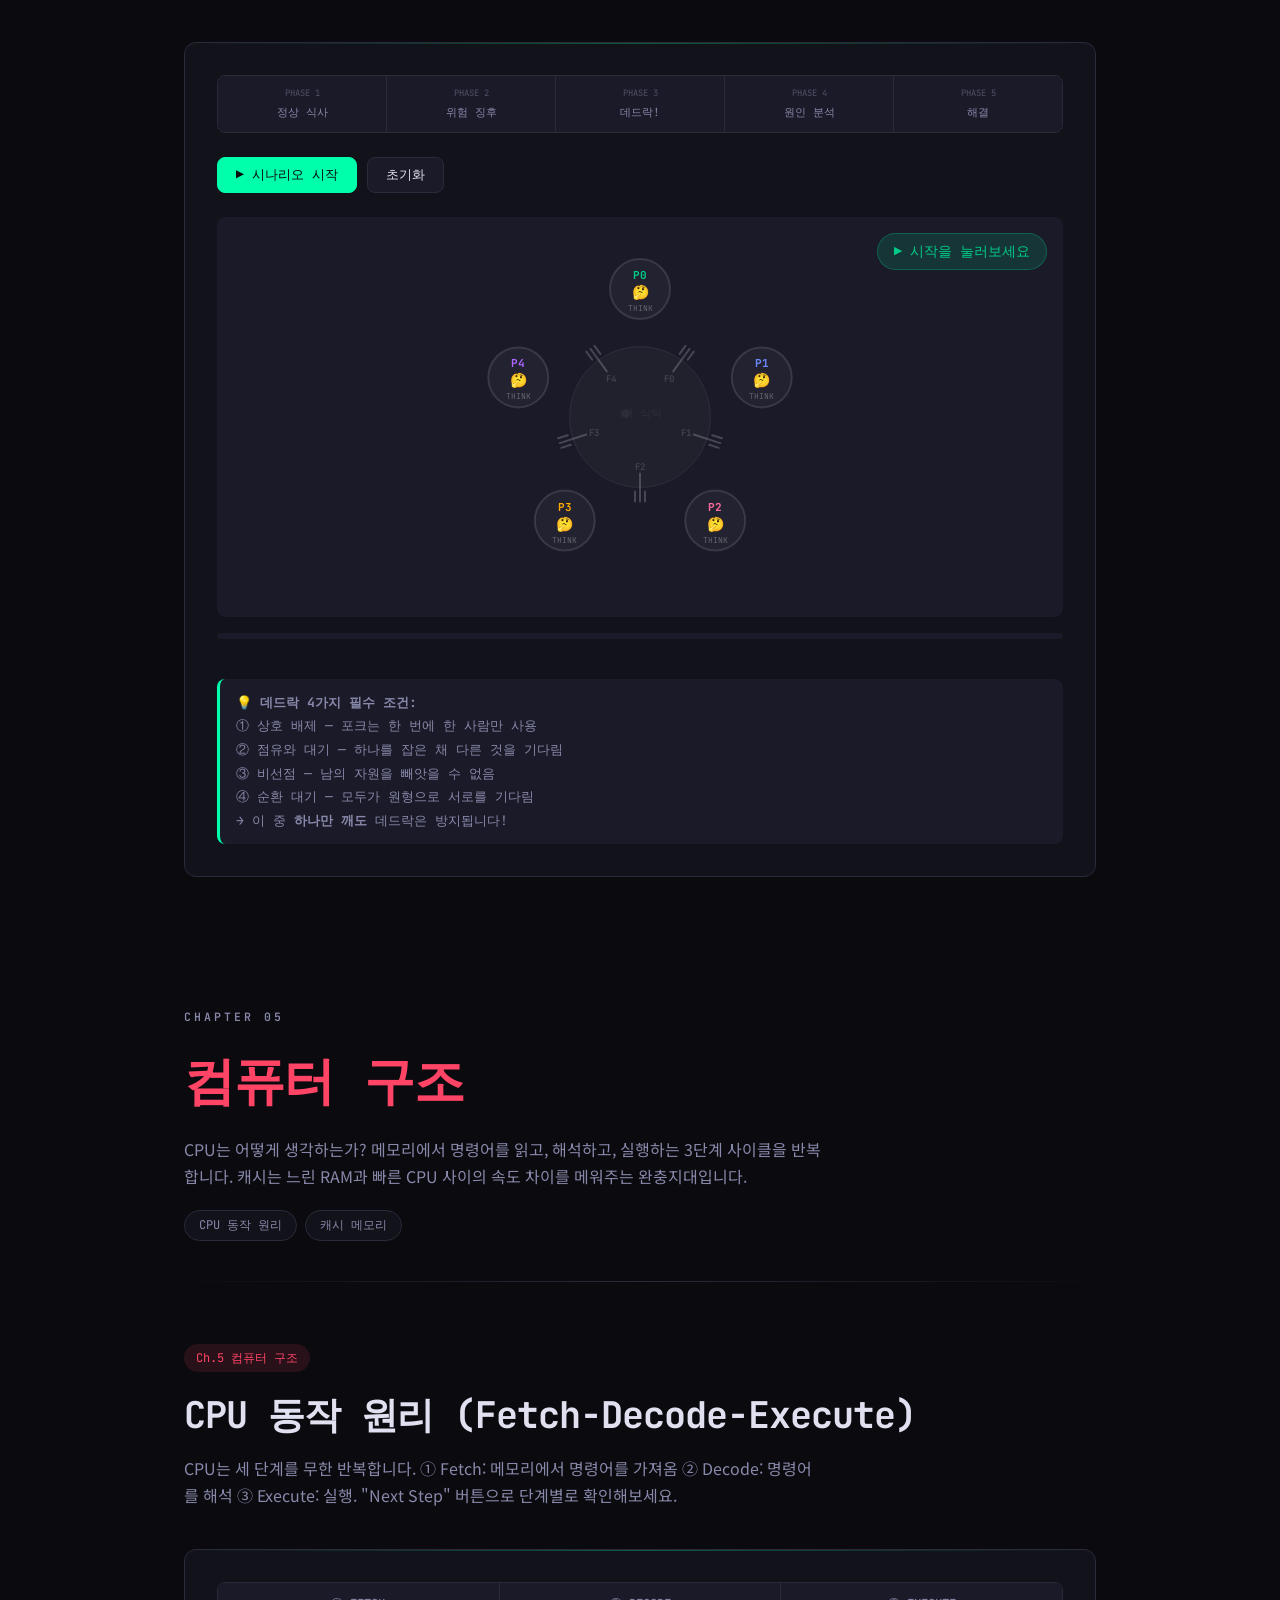
==== commit 9d3799b2: "feat: 7챕터 24개 인터랙티브 섹션으로 완전 재구성 - Ch.1 컴퓨터의 언어: 이진수, 논리게이트, 진법변환, 문자인코딩 - Ch.2 자료구조: 배열vs링크드리스트, 스택&" ====
--- a/index.html
+++ b/index.html
@@ -6,272 +6,390 @@
 <title>CS Visualizer — 컴퓨터 공학 개념 시각화</title>
 <link href="https://fonts.googleapis.com/css2?family=JetBrains+Mono:wght@300;400;500;600;700&family=Noto+Sans+KR:wght@300;400;500;700&display=swap" rel="stylesheet">
 <style>
-:root {
-  --bg: #0a0a0f;
-  --surface: #12121a;
-  --surface2: #1a1a28;
-  --border: #2a2a3a;
-  --text: #e0e0f0;
-  --text-dim: #8888aa;
-  --accent: #00ffaa;
-  --accent2: #ff6b9d;
-  --accent3: #6b8aff;
-  --accent4: #ffaa00;
-  --danger: #ff4466;
-  --success: #00cc88;
-  --glow: 0 0 20px rgba(0,255,170,0.15);
-  --radius: 12px;
+:root{--bg:#0a0a0f;--surface:#12121a;--surface2:#1a1a28;--border:#2a2a3a;--text:#e0e0f0;--text-dim:#8888aa;--accent:#00ffaa;--accent2:#ff6b9d;--accent3:#6b8aff;--accent4:#ffaa00;--danger:#ff4466;--success:#00cc88;--glow:0 0 20px rgba(0,255,170,0.15);--radius:12px;}
+*{margin:0;padding:0;box-sizing:border-box;}html{scroll-behavior:smooth;}
+body{background:var(--bg);color:var(--text);font-family:'Noto Sans KR',sans-serif;line-height:1.7;overflow-x:hidden;}
+code,.mono{font-family:'JetBrains Mono',monospace;}
+.hero{min-height:100vh;display:flex;flex-direction:column;align-items:center;justify-content:center;text-align:center;position:relative;overflow:hidden;}
+.hero::before{content:'';position:absolute;inset:0;background:radial-gradient(ellipse 600px 400px at 30% 40%,rgba(0,255,170,0.06),transparent),radial-gradient(ellipse 500px 500px at 70% 60%,rgba(107,138,255,0.06),transparent);}
+.hero-grid{position:absolute;inset:0;background-image:linear-gradient(rgba(255,255,255,0.02) 1px,transparent 1px),linear-gradient(90deg,rgba(255,255,255,0.02) 1px,transparent 1px);background-size:60px 60px;animation:gridMove 20s linear infinite;}
+@keyframes gridMove{0%{transform:translate(0,0)}100%{transform:translate(60px,60px)}}
+.hero h1{font-family:'JetBrains Mono',monospace;font-size:clamp(2.5rem,6vw,5rem);font-weight:700;letter-spacing:-2px;position:relative;z-index:1;}
+.hero h1 span{color:var(--accent);}
+.hero>p{font-size:1.1rem;color:var(--text-dim);margin-top:1rem;position:relative;z-index:1;max-width:620px;padding:0 20px;}
+.chapter-nav{display:grid;grid-template-columns:repeat(4,1fr);gap:10px;margin-top:2.5rem;position:relative;z-index:1;padding:0 20px;max-width:860px;width:100%;}
+.ch-card{background:var(--surface);border:1px solid var(--border);border-radius:var(--radius);padding:14px 12px;text-decoration:none;transition:all 0.25s;text-align:left;}
+.ch-card:hover{transform:translateY(-3px);box-shadow:0 8px 24px rgba(0,0,0,0.4);}
+.ch-card-num{font-family:'JetBrains Mono',monospace;font-size:0.65rem;color:var(--text-dim);letter-spacing:2px;margin-bottom:4px;}
+.ch-card-name{font-family:'JetBrains Mono',monospace;font-size:0.88rem;font-weight:700;margin-bottom:6px;}
+.ch-card-topics{font-size:0.72rem;color:var(--text-dim);line-height:1.5;}
+.ch1 .ch-card-name{color:var(--accent);}.ch1:hover{border-color:var(--accent);}
+.ch2 .ch-card-name{color:var(--accent3);}.ch2:hover{border-color:var(--accent3);}
+.ch3 .ch-card-name{color:var(--accent4);}.ch3:hover{border-color:var(--accent4);}
+.ch4 .ch-card-name{color:var(--accent2);}.ch4:hover{border-color:var(--accent2);}
+.ch5 .ch-card-name{color:var(--danger);}.ch5:hover{border-color:var(--danger);}
+.ch6 .ch-card-name{color:var(--success);}.ch6:hover{border-color:var(--success);}
+.ch7 .ch-card-name{color:#a855f7;}.ch7:hover{border-color:#a855f7;}
+.chapter-banner{max-width:960px;margin:0 auto;padding:70px 24px 40px;}
+.chapter-banner .ch-num{font-family:'JetBrains Mono',monospace;font-size:0.72rem;font-weight:600;letter-spacing:3px;color:var(--text-dim);margin-bottom:10px;}
+.chapter-banner h2{font-family:'JetBrains Mono',monospace;font-size:clamp(2rem,5vw,3.2rem);font-weight:700;letter-spacing:-1px;margin-bottom:12px;}
+.chapter-banner .ch-desc{color:var(--text-dim);font-size:1rem;max-width:640px;margin-bottom:20px;}
+.chapter-banner .ch-pills{display:flex;flex-wrap:wrap;gap:8px;}
+.chapter-banner .ch-pills span{font-family:'JetBrains Mono',monospace;font-size:0.75rem;padding:4px 14px;border-radius:100px;background:var(--surface);border:1px solid var(--border);color:var(--text-dim);}
+.cb1 h2{color:var(--accent);}.cb2 h2{color:var(--accent3);}.cb3 h2{color:var(--accent4);}
+.cb4 h2{color:var(--accent2);}.cb5 h2{color:var(--danger);}.cb6 h2{color:var(--success);}.cb7 h2{color:#a855f7;}
+section{max-width:960px;margin:0 auto;padding:60px 24px;}
+.section-header{margin-bottom:2.5rem;}
+.section-header .tag{display:inline-flex;align-items:center;gap:6px;font-family:'JetBrains Mono',monospace;font-size:0.75rem;padding:4px 12px;border-radius:100px;margin-bottom:12px;}
+.tag-ch1{background:rgba(0,255,170,0.12);color:var(--accent);}
+.tag-ch2{background:rgba(107,138,255,0.12);color:var(--accent3);}
+.tag-ch3{background:rgba(255,170,0,0.12);color:var(--accent4);}
+.tag-ch4{background:rgba(255,107,157,0.12);color:var(--accent2);}
+.tag-ch5{background:rgba(255,68,102,0.12);color:var(--danger);}
+.tag-ch6{background:rgba(0,204,136,0.12);color:var(--success);}
+.tag-ch7{background:rgba(168,85,247,0.12);color:#a855f7;}
+.section-header h2{font-family:'JetBrains Mono',monospace;font-size:clamp(1.6rem,4vw,2.3rem);font-weight:700;letter-spacing:-1px;}
+.section-header p{color:var(--text-dim);margin-top:8px;font-size:1rem;max-width:640px;}
+.viz-box{background:var(--surface);border:1px solid var(--border);border-radius:var(--radius);padding:32px;margin-top:1.5rem;position:relative;overflow:hidden;}
+.viz-box::before{content:'';position:absolute;top:0;left:0;right:0;height:1px;background:linear-gradient(90deg,transparent,var(--accent),transparent);opacity:0.3;}
+.controls{display:flex;flex-wrap:wrap;gap:10px;margin-bottom:24px;}
+.btn{font-family:'JetBrains Mono',monospace;font-size:0.82rem;padding:8px 18px;border:1px solid var(--border);border-radius:8px;background:var(--surface2);color:var(--text);cursor:pointer;transition:all 0.2s;user-select:none;}
+.btn:hover{border-color:var(--accent);color:var(--accent);background:rgba(0,255,170,0.05);}
+.btn.active{border-color:var(--accent);color:var(--bg);background:var(--accent);}
+.btn.danger{border-color:var(--danger);color:var(--danger);}
+.btn.danger:hover{background:var(--danger);color:#fff;}
+.btn:disabled{opacity:0.3;cursor:not-allowed;pointer-events:none;}
+canvas{display:block;width:100%;border-radius:8px;}
+.info-text{font-family:'JetBrains Mono',monospace;font-size:0.82rem;color:var(--text-dim);margin-top:16px;padding:12px 16px;background:var(--surface2);border-radius:8px;border-left:3px solid var(--accent);line-height:1.8;}
+/* BINARY */
+.binary-display{display:flex;gap:8px;justify-content:center;flex-wrap:wrap;margin:24px 0;}
+.bit-cell{width:64px;height:80px;display:flex;flex-direction:column;align-items:center;justify-content:center;background:var(--surface2);border:2px solid var(--border);border-radius:10px;cursor:pointer;transition:all 0.25s;user-select:none;}
+.bit-cell:hover{border-color:var(--accent);transform:translateY(-2px);}
+.bit-cell.on{border-color:var(--accent);background:rgba(0,255,170,0.1);box-shadow:0 0 20px rgba(0,255,170,0.15);}
+.bit-cell .bit-val{font-family:'JetBrains Mono',monospace;font-size:1.8rem;font-weight:700;color:var(--text-dim);transition:all 0.25s;}
+.bit-cell.on .bit-val{color:var(--accent);}
+.bit-cell .bit-weight{font-family:'JetBrains Mono',monospace;font-size:0.6rem;color:var(--text-dim);margin-top:4px;}
+.decimal-result{text-align:center;font-family:'JetBrains Mono',monospace;font-size:2rem;color:var(--accent);margin-top:16px;}
+.decimal-result small{font-size:0.9rem;color:var(--text-dim);}
+/* LOGIC GATES */
+.gate-container{display:flex;flex-direction:column;gap:20px;align-items:center;}
+.gate-row{display:flex;align-items:center;gap:20px;flex-wrap:wrap;justify-content:center;}
+.gate-input{width:56px;height:56px;display:flex;align-items:center;justify-content:center;font-family:'JetBrains Mono',monospace;font-size:1.4rem;font-weight:700;border:2px solid var(--border);border-radius:50%;cursor:pointer;transition:all 0.25s;user-select:none;}
+.gate-input.on{border-color:var(--accent);background:rgba(0,255,170,0.15);color:var(--accent);box-shadow:0 0 16px rgba(0,255,170,0.2);}
+.gate-symbol{font-family:'JetBrains Mono',monospace;font-size:1rem;font-weight:600;padding:10px 20px;background:var(--surface2);border:1px solid var(--border);border-radius:8px;min-width:80px;text-align:center;}
+.gate-output{width:56px;height:56px;display:flex;align-items:center;justify-content:center;font-family:'JetBrains Mono',monospace;font-size:1.4rem;font-weight:700;border:2px solid var(--border);border-radius:50%;transition:all 0.3s;}
+.gate-output.on{border-color:var(--accent2);background:rgba(255,107,157,0.15);color:var(--accent2);box-shadow:0 0 16px rgba(255,107,157,0.2);}
+/* NUMCONV */
+.numconv-row{display:grid;grid-template-columns:1fr auto 1fr;gap:16px;align-items:start;margin-bottom:20px;}
+.numconv-input-group{display:flex;gap:8px;align-items:center;}
+.numconv-input{background:var(--surface2);border:1px solid var(--border);border-radius:8px;color:var(--text);font-family:'JetBrains Mono',monospace;font-size:1.1rem;padding:10px 14px;width:200px;outline:none;}
+.numconv-input:focus{border-color:var(--accent);}
+.numconv-select{background:var(--surface2);border:1px solid var(--border);border-radius:8px;color:var(--text);font-family:'JetBrains Mono',monospace;font-size:0.82rem;padding:10px 12px;outline:none;cursor:pointer;}
+.numconv-grid{display:grid;grid-template-columns:repeat(2,1fr);gap:12px;margin-top:16px;}
+.numconv-card{background:var(--surface2);border:1px solid var(--border);border-radius:10px;padding:16px 20px;transition:all 0.2s;}
+.numconv-card.highlight{border-color:var(--accent);background:rgba(0,255,170,0.05);}
+.numconv-base{font-family:'JetBrains Mono',monospace;font-size:0.72rem;color:var(--text-dim);margin-bottom:6px;}
+.numconv-value{font-family:'JetBrains Mono',monospace;font-size:1.3rem;color:var(--accent);word-break:break-all;min-height:28px;}
+.numconv-arrow{font-family:'JetBrains Mono',monospace;font-size:1.5rem;color:var(--text-dim);text-align:center;padding-top:20px;}
+.color-preview{height:48px;border-radius:8px;margin-top:12px;transition:background 0.3s;display:flex;align-items:center;justify-content:center;font-family:'JetBrains Mono',monospace;font-size:0.82rem;border:1px solid var(--border);}
+/* ENCODING */
+.enc-input{background:var(--surface2);border:1px solid var(--border);border-radius:8px;color:var(--text);font-family:'JetBrains Mono',monospace;font-size:1rem;padding:10px 14px;width:100%;outline:none;margin-bottom:16px;}
+.enc-input:focus{border-color:var(--accent);}
+.enc-display{display:flex;flex-wrap:wrap;gap:8px;min-height:100px;}
+.enc-char-card{background:var(--surface2);border:1px solid var(--border);border-radius:8px;padding:12px 14px;text-align:center;min-width:90px;animation:fadeIn 0.2s;}
+@keyframes fadeIn{from{opacity:0;transform:scale(0.9)}to{opacity:1;transform:scale(1)}}
+.enc-glyph{font-size:1.8rem;color:var(--accent);margin-bottom:6px;min-height:2rem;font-family:'JetBrains Mono',monospace;}
+.enc-row{font-family:'JetBrains Mono',monospace;font-size:0.68rem;color:var(--text-dim);margin-top:2px;}
+.enc-row span{color:var(--text);}
+/* LINKED LIST */
+.ll-compare{display:grid;grid-template-columns:1fr 1fr;gap:20px;margin-bottom:16px;}
+.ll-panel-title{font-family:'JetBrains Mono',monospace;font-size:0.9rem;font-weight:600;margin-bottom:10px;display:flex;align-items:center;gap:8px;}
+.arr-visual{display:flex;gap:3px;flex-wrap:wrap;min-height:56px;align-items:center;padding:8px 0;}
+.arr-cell{width:46px;height:46px;display:flex;flex-direction:column;align-items:center;justify-content:center;background:rgba(107,138,255,0.12);border:1px solid rgba(107,138,255,0.4);border-radius:6px;font-family:'JetBrains Mono',monospace;font-size:0.9rem;color:var(--accent3);transition:all 0.3s;}
+.arr-cell.highlight{background:rgba(107,138,255,0.3);border-color:var(--accent3);transform:scale(1.1);}
+.arr-idx{font-size:0.5rem;color:var(--text-dim);}
+.ll-visual{display:flex;flex-wrap:wrap;gap:0;min-height:56px;align-items:center;padding:8px 0;}
+.ll-node{display:flex;align-items:center;}
+.ll-val-box{width:46px;height:46px;display:flex;align-items:center;justify-content:center;background:rgba(0,255,170,0.08);border:1px solid rgba(0,255,170,0.3);border-radius:6px 0 0 6px;font-family:'JetBrains Mono',monospace;font-size:0.9rem;color:var(--accent);transition:all 0.3s;}
+.ll-ptr-box{width:28px;height:46px;display:flex;align-items:center;justify-content:center;background:rgba(0,255,170,0.04);border:1px solid rgba(0,255,170,0.2);border-radius:0 6px 6px 0;font-size:0.7rem;color:var(--text-dim);}
+.ll-arrow{font-family:'JetBrains Mono',monospace;font-size:0.9rem;color:var(--text-dim);padding:0 3px;}
+.ll-null{font-family:'JetBrains Mono',monospace;font-size:0.75rem;color:var(--text-dim);padding-left:6px;opacity:0.5;}
+.ll-node.highlight .ll-val-box{background:rgba(0,255,170,0.25);border-color:var(--accent);}
+.complexity-row{display:flex;gap:8px;margin-top:12px;flex-wrap:wrap;}
+.complexity-badge{font-family:'JetBrains Mono',monospace;font-size:0.72rem;padding:4px 10px;border-radius:100px;border:1px solid var(--border);color:var(--text-dim);}
+.complexity-badge.fast{border-color:var(--accent);color:var(--accent);background:rgba(0,255,170,0.08);}
+.complexity-badge.slow{border-color:var(--danger);color:var(--danger);background:rgba(255,68,102,0.08);}
+/* BST */
+.bst-controls{display:flex;gap:8px;margin-bottom:16px;flex-wrap:wrap;}
+.bst-input{background:var(--surface2);border:1px solid var(--border);border-radius:8px;color:var(--text);font-family:'JetBrains Mono',monospace;font-size:0.9rem;padding:8px 12px;width:100px;outline:none;}
+.bst-input:focus{border-color:var(--accent);}
+.bst-info{font-family:'JetBrains Mono',monospace;font-size:0.8rem;color:var(--text-dim);margin-top:8px;min-height:20px;}
+/* HASH TABLE */
+.ht-inputs{display:flex;gap:8px;margin-bottom:16px;flex-wrap:wrap;}
+.ht-input{background:var(--surface2);border:1px solid var(--border);border-radius:8px;color:var(--text);font-family:'JetBrains Mono',monospace;font-size:0.85rem;padding:8px 12px;width:130px;outline:none;}
+.ht-input:focus{border-color:var(--accent);}
+.ht-visual{display:flex;flex-direction:column;gap:4px;margin-top:8px;}
+.ht-bucket{display:flex;align-items:center;gap:8px;padding:8px 12px;background:var(--surface2);border:1px solid var(--border);border-radius:6px;transition:all 0.35s;}
+.ht-bucket.ht-highlight{border-color:var(--accent);background:rgba(0,255,170,0.06);box-shadow:0 0 12px rgba(0,255,170,0.1);}
+.ht-idx{font-family:'JetBrains Mono',monospace;font-size:0.78rem;color:var(--text-dim);width:22px;flex-shrink:0;}
+.ht-chain{display:flex;align-items:center;gap:4px;flex-wrap:wrap;min-height:24px;}
+.ht-entry{display:flex;align-items:center;gap:3px;background:rgba(0,255,170,0.1);border:1px solid rgba(0,255,170,0.25);border-radius:4px;padding:3px 8px;}
+.ht-key{font-family:'JetBrains Mono',monospace;font-size:0.75rem;color:var(--accent);}
+.ht-sep{color:var(--text-dim);font-size:0.8rem;}
+.ht-val{font-family:'JetBrains Mono',monospace;font-size:0.75rem;color:var(--text);}
+.ht-link{font-family:'JetBrains Mono',monospace;font-size:0.8rem;color:var(--text-dim);padding:0 2px;}
+.ht-empty{font-family:'JetBrains Mono',monospace;font-size:0.72rem;color:var(--text-dim);opacity:0.35;}
+.ht-formula{background:var(--surface2);border:1px solid var(--border);border-radius:8px;padding:10px 16px;margin-top:10px;font-family:'JetBrains Mono',monospace;font-size:0.82rem;color:var(--text-dim);text-align:center;}
+/* SORTING */
+.sort-bars{display:flex;align-items:flex-end;gap:3px;height:260px;padding:0 4px;}
+.sort-bar{flex:1;background:var(--accent3);border-radius:3px 3px 0 0;transition:height 0.15s,background 0.15s;min-width:4px;}
+.sort-bar.comparing{background:var(--accent4);}.sort-bar.swapping{background:var(--accent2);}.sort-bar.sorted{background:var(--accent);}
+.sort-speed{display:flex;align-items:center;gap:10px;font-family:'JetBrains Mono',monospace;font-size:0.8rem;color:var(--text-dim);}
+.sort-speed input[type=range]{-webkit-appearance:none;width:120px;height:4px;background:var(--border);border-radius:2px;outline:none;}
+.sort-speed input[type=range]::-webkit-slider-thumb{-webkit-appearance:none;width:14px;height:14px;background:var(--accent);border-radius:50%;cursor:pointer;}
+/* STACK & QUEUE */
+.ds-container{display:flex;gap:40px;flex-wrap:wrap;justify-content:center;}
+.ds-panel{flex:1;min-width:280px;max-width:400px;}
+.ds-panel h3{font-family:'JetBrains Mono',monospace;font-size:1.1rem;margin-bottom:16px;display:flex;align-items:center;gap:8px;}
+.ds-visual{min-height:300px;background:var(--surface2);border:1px solid var(--border);border-radius:8px;padding:16px;display:flex;flex-direction:column;gap:6px;}
+.ds-item{padding:10px 16px;font-family:'JetBrains Mono',monospace;font-size:0.9rem;border-radius:6px;animation:itemIn 0.3s ease-out;display:flex;justify-content:space-between;align-items:center;}
+.ds-item .idx{font-size:0.7rem;opacity:0.5;}
+@keyframes itemIn{from{opacity:0;transform:translateX(-20px)}to{opacity:1;transform:translateX(0)}}
+.stack-item{background:rgba(107,138,255,0.15);border:1px solid rgba(107,138,255,0.3);color:var(--accent3);}
+.queue-item{background:rgba(255,170,0,0.12);border:1px solid rgba(255,170,0,0.3);color:var(--accent4);}
+.ds-controls{display:flex;gap:8px;margin-top:12px;}
+.ds-empty{color:var(--text-dim);font-family:'JetBrains Mono',monospace;font-size:0.8rem;text-align:center;padding:40px;opacity:0.5;}
+/* SEARCH */
+.search-grid{display:grid;grid-template-columns:1fr 1fr;gap:24px;}
+.search-label{font-family:'JetBrains Mono',monospace;font-size:0.8rem;color:var(--text-dim);margin-bottom:8px;}
+.search-arr{display:flex;gap:3px;flex-wrap:wrap;min-height:40px;}
+.search-cell{width:34px;height:34px;display:flex;align-items:center;justify-content:center;font-family:'JetBrains Mono',monospace;font-size:0.75rem;background:var(--surface2);border:1px solid var(--border);border-radius:4px;transition:all 0.2s;}
+.search-cell.cur{border-color:var(--accent4);background:rgba(255,170,0,0.2);color:var(--accent4);}
+.search-cell.found{border-color:var(--accent);background:rgba(0,255,170,0.2);color:var(--accent);}
+.search-cell.range{border-color:var(--accent3);background:rgba(107,138,255,0.1);}
+.search-cell.mid{border-color:var(--accent2);background:rgba(255,107,157,0.25);color:var(--accent2);}
+.search-cell.out{opacity:0.2;}
+.search-steps{font-family:'JetBrains Mono',monospace;font-size:2rem;font-weight:700;color:var(--accent);text-align:center;margin-top:10px;}
+.search-steps small{font-size:0.8rem;color:var(--text-dim);}
+.search-input-row{display:flex;gap:8px;margin-bottom:16px;align-items:center;flex-wrap:wrap;}
+.search-input{background:var(--surface2);border:1px solid var(--border);border-radius:8px;color:var(--text);font-family:'JetBrains Mono',monospace;font-size:0.9rem;padding:8px 12px;width:80px;outline:none;}
+.search-input:focus{border-color:var(--accent);}
+/* RECURSION */
+.recursion-controls{display:flex;gap:12px;align-items:center;margin-bottom:16px;flex-wrap:wrap;}
+.recursion-n-display{font-family:'JetBrains Mono',monospace;font-size:1rem;color:var(--accent);}
+.recursion-stack-visual{display:flex;flex-direction:column-reverse;gap:4px;margin-top:12px;}
+.call-frame{background:var(--surface2);border:1px solid var(--border);border-left:3px solid var(--accent3);border-radius:0 8px 8px 0;padding:10px 16px;font-family:'JetBrains Mono',monospace;font-size:0.82rem;display:flex;justify-content:space-between;align-items:center;animation:fadeSlideIn 0.3s ease-out;}
+.call-frame.base-case{border-left-color:var(--accent);}
+.call-fn{color:var(--accent3);}.call-frame.base-case .call-fn{color:var(--accent);}
+.call-result{color:var(--text-dim);font-size:0.75rem;}
+@keyframes fadeSlideIn{from{opacity:0;transform:translateY(6px)}to{opacity:1;transform:translateY(0)}}
+/* BIG-O */
+.bigo-legend{display:flex;flex-wrap:wrap;gap:14px;margin-top:14px;}
+.bigo-item{display:flex;align-items:center;gap:6px;font-family:'JetBrains Mono',monospace;font-size:0.78rem;}
+.bigo-dot{width:12px;height:12px;border-radius:50%;}
+.bigo-n-display{font-family:'JetBrains Mono',monospace;font-size:0.82rem;color:var(--text-dim);margin-left:auto;}
+/* MEMORY */
+.memory-grid{display:grid;grid-template-columns:repeat(16,1fr);gap:2px;margin:20px 0;}
+.mem-cell{aspect-ratio:1;border-radius:3px;background:var(--surface2);border:1px solid var(--border);transition:all 0.3s;display:flex;align-items:center;justify-content:center;font-family:'JetBrains Mono',monospace;font-size:0.55rem;color:transparent;}
+.mem-cell.allocated{color:rgba(0,0,0,0.5);font-weight:600;}
+.mem-legend{display:flex;gap:16px;flex-wrap:wrap;margin-top:12px;}
+.mem-legend-item{display:flex;align-items:center;gap:6px;font-family:'JetBrains Mono',monospace;font-size:0.75rem;color:var(--text-dim);}
+.mem-legend-color{width:14px;height:14px;border-radius:3px;}
+/* VIRTUAL MEMORY */
+.vm-layout{display:grid;grid-template-columns:1fr auto 1fr;gap:20px;align-items:start;margin-top:12px;}
+.vm-col-title{font-family:'JetBrains Mono',monospace;font-size:0.75rem;color:var(--text-dim);text-align:center;margin-bottom:8px;}
+.vm-pages{display:flex;flex-direction:column;gap:4px;}
+.vm-page{padding:8px 12px;border-radius:6px;border:1px solid var(--border);background:var(--surface2);cursor:pointer;display:flex;align-items:center;justify-content:space-between;font-family:'JetBrains Mono',monospace;font-size:0.8rem;transition:all 0.25s;}
+.vm-page:hover{border-color:var(--accent3);background:rgba(107,138,255,0.06);}
+.vm-page.present{border-color:var(--accent);background:rgba(0,255,170,0.08);color:var(--accent);}
+.vm-page.accessing{animation:pagePulse 0.4s ease;}
+@keyframes pagePulse{0%,100%{transform:scale(1)}50%{transform:scale(1.04)}}
+.vm-pt{display:flex;flex-direction:column;gap:4px;padding:0 8px;}
+.vm-pt-title{font-family:'JetBrains Mono',monospace;font-size:0.65rem;color:var(--text-dim);text-align:center;margin-bottom:4px;}
+.vm-pt-row{font-family:'JetBrains Mono',monospace;font-size:0.68rem;padding:5px 8px;border-radius:4px;background:var(--surface2);border:1px solid var(--border);display:flex;gap:6px;white-space:nowrap;}
+.vm-pt-row.mapped{border-color:rgba(0,255,170,0.3);color:var(--accent);}
+.vm-pt-row.unmapped{opacity:0.4;}
+.vm-frames{display:flex;flex-direction:column;gap:4px;}
+.vm-frame{padding:8px 12px;border-radius:6px;border:1px solid var(--border);background:var(--surface2);display:flex;align-items:center;justify-content:space-between;font-family:'JetBrains Mono',monospace;font-size:0.8rem;transition:all 0.3s;}
+.vm-frame.occupied{border-color:var(--accent3);background:rgba(107,138,255,0.1);color:var(--accent3);}
+.vm-frame.hit{border-color:var(--accent);background:rgba(0,255,170,0.15);color:var(--accent);animation:pagePulse 0.3s;}
+.vm-frame.fault{border-color:var(--danger);background:rgba(255,68,102,0.1);animation:pagePulse 0.3s;}
+.vm-stats{display:flex;gap:24px;justify-content:center;margin-top:14px;}
+.vm-stat{text-align:center;}
+.vm-stat-val{font-family:'JetBrains Mono',monospace;font-size:1.8rem;font-weight:700;}
+.vm-stat-label{font-family:'JetBrains Mono',monospace;font-size:0.7rem;color:var(--text-dim);}
+.vm-stat.hit-stat .vm-stat-val{color:var(--accent);}
+.vm-stat.fault-stat .vm-stat-val{color:var(--danger);}
+/* SCHEDULING */
+.process-timeline{display:flex;flex-direction:column;gap:12px;margin-top:20px;}
+.process-row{display:flex;align-items:center;gap:12px;}
+.process-label{font-family:'JetBrains Mono',monospace;font-size:0.82rem;width:40px;flex-shrink:0;}
+.process-track{flex:1;height:36px;background:var(--surface2);border-radius:6px;position:relative;overflow:hidden;}
+.process-block{position:absolute;top:3px;bottom:3px;border-radius:4px;display:flex;align-items:center;justify-content:center;font-family:'JetBrains Mono',monospace;font-size:0.7rem;color:rgba(0,0,0,0.7);font-weight:600;}
+.process-info{display:flex;gap:20px;flex-wrap:wrap;margin-top:16px;font-family:'JetBrains Mono',monospace;font-size:0.8rem;}
+.process-stat{display:flex;align-items:center;gap:6px;}
+.process-dot{width:10px;height:10px;border-radius:50%;}
+/* DEADLOCK */
+.deadlock-canvas-wrap{position:relative;background:var(--surface2);border-radius:8px;overflow:hidden;}
+.deadlock-status{position:absolute;top:16px;right:16px;font-family:'JetBrains Mono',monospace;font-size:0.85rem;padding:6px 16px;border-radius:100px;z-index:5;transition:all 0.3s;}
+.deadlock-status.safe{background:rgba(0,204,136,0.15);color:var(--success);border:1px solid rgba(0,204,136,0.3);}
+.deadlock-status.warning{background:rgba(255,170,0,0.15);color:var(--accent4);border:1px solid rgba(255,170,0,0.3);}
+.deadlock-status.deadlocked{background:rgba(255,68,102,0.15);color:var(--danger);border:1px solid rgba(255,68,102,0.3);animation:pulse 1.5s ease-in-out infinite;}
+.deadlock-status.resolving{background:rgba(107,138,255,0.15);color:var(--accent3);border:1px solid rgba(107,138,255,0.3);}
+@keyframes pulse{0%,100%{box-shadow:0 0 0 0 rgba(255,68,102,0.3)}50%{box-shadow:0 0 20px 4px rgba(255,68,102,0.2)}}
+.narration-log{margin-top:20px;max-height:340px;overflow-y:auto;scroll-behavior:smooth;}
+.narration-log::-webkit-scrollbar{width:4px;}
+.narration-log::-webkit-scrollbar-thumb{background:var(--border);border-radius:2px;}
+.narration-entry{display:flex;gap:12px;padding:10px 14px;border-radius:8px;margin-bottom:6px;font-family:'JetBrains Mono',monospace;font-size:0.8rem;line-height:1.7;animation:fadeSlideIn 0.4s ease-out;border-left:3px solid transparent;}
+.narration-entry.normal{background:rgba(0,204,136,0.05);border-left-color:var(--success);color:var(--text-dim);}
+.narration-entry.warning{background:rgba(255,170,0,0.07);border-left-color:var(--accent4);color:var(--accent4);}
+.narration-entry.danger{background:rgba(255,68,102,0.07);border-left-color:var(--danger);color:var(--danger);}
+.narration-entry.info{background:rgba(107,138,255,0.07);border-left-color:var(--accent3);color:var(--accent3);}
+.narration-entry.resolve{background:rgba(0,255,170,0.07);border-left-color:var(--accent);color:var(--accent);}
+.narration-time{flex-shrink:0;color:var(--text-dim);opacity:0.5;min-width:36px;text-align:right;font-size:0.7rem;}
+.narration-text{flex:1;}
+.dl-progress-wrap{margin-top:16px;background:var(--surface2);border-radius:100px;height:6px;overflow:hidden;}
+.dl-progress{height:100%;border-radius:100px;background:var(--accent);transition:width 0.3s,background 0.3s;width:0%;}
+.dl-progress.danger{background:var(--danger);}.dl-progress.resolve{background:var(--accent3);}
+.dl-phase{display:flex;gap:0;margin-bottom:24px;border-radius:8px;overflow:hidden;border:1px solid var(--border);}
+.dl-phase-step{flex:1;padding:10px 8px;font-family:'JetBrains Mono',monospace;font-size:0.7rem;text-align:center;background:var(--surface2);color:var(--text-dim);transition:all 0.4s;border-right:1px solid var(--border);}
+.dl-phase-step:last-child{border-right:none;}
+.dl-phase-step.done{background:rgba(0,255,170,0.08);color:rgba(0,255,170,0.5);}
+.dl-phase-step.active-normal{background:rgba(0,204,136,0.15);color:var(--success);}
+.dl-phase-step.active-warning{background:rgba(255,170,0,0.15);color:var(--accent4);}
+.dl-phase-step.active-danger{background:rgba(255,68,102,0.15);color:var(--danger);}
+.dl-phase-step.active-resolve{background:rgba(107,138,255,0.15);color:var(--accent3);}
+.dl-phase-step.active-done{background:rgba(0,255,170,0.15);color:var(--accent);}
+.dl-phase-step .phase-num{display:block;font-size:0.55rem;opacity:0.5;margin-bottom:2px;}
+/* CPU */
+.cpu-phase-bar{display:flex;gap:0;margin-bottom:20px;border-radius:8px;overflow:hidden;border:1px solid var(--border);}
+.cpu-phase-step{flex:1;padding:10px 8px;text-align:center;font-family:'JetBrains Mono',monospace;font-size:0.78rem;background:var(--surface2);color:var(--text-dim);transition:all 0.3s;border-right:1px solid var(--border);}
+.cpu-phase-step:last-child{border-right:none;}
+.cpu-phase-step.fetch.active{background:rgba(107,138,255,0.15);color:var(--accent3);}
+.cpu-phase-step.decode.active{background:rgba(255,170,0,0.15);color:var(--accent4);}
+.cpu-phase-step.execute.active{background:rgba(0,255,170,0.15);color:var(--accent);}
+.cpu-layout{display:grid;grid-template-columns:1fr 1fr;gap:20px;margin-bottom:20px;}
+.cpu-box{background:var(--surface2);border:2px solid var(--border);border-radius:10px;padding:16px;transition:all 0.3s;}
+.cpu-box.active{border-color:var(--accent);box-shadow:0 0 16px rgba(0,255,170,0.12);}
+.cpu-box-title{font-family:'JetBrains Mono',monospace;font-size:0.7rem;color:var(--text-dim);margin-bottom:8px;letter-spacing:1px;}
+.cpu-box-val{font-family:'JetBrains Mono',monospace;font-size:0.92rem;color:var(--accent);min-height:22px;}
+.cpu-regs{display:flex;flex-direction:column;gap:4px;}
+.cpu-reg{display:flex;justify-content:space-between;font-family:'JetBrains Mono',monospace;font-size:0.8rem;}
+.cpu-reg-name{color:var(--text-dim);}
+.cpu-reg-val{color:var(--accent4);}
+.cpu-program{display:flex;flex-direction:column;gap:4px;}
+.cpu-instr{display:flex;gap:12px;padding:7px 12px;border-radius:6px;font-family:'JetBrains Mono',monospace;font-size:0.8rem;color:var(--text-dim);border-left:3px solid transparent;transition:all 0.3s;}
+.cpu-instr.current{background:rgba(0,255,170,0.06);color:var(--text);border-left-color:var(--accent);}
+.cpu-instr.done{opacity:0.35;}
+.cpu-addr{color:var(--text-dim);font-size:0.72rem;}.cpu-op{color:var(--accent3);}.cpu-arg{color:var(--accent4);}
+.cpu-desc-box{margin-top:12px;padding:10px 14px;background:var(--surface2);border-radius:8px;font-family:'JetBrains Mono',monospace;font-size:0.8rem;color:var(--text-dim);min-height:36px;}
+/* CACHE */
+.cache-pyramid{display:flex;flex-direction:column;gap:6px;margin:16px 0;align-items:center;}
+.cache-level{border-radius:8px;padding:10px 20px;font-family:'JetBrains Mono',monospace;display:flex;justify-content:space-between;align-items:center;transition:all 0.35s;cursor:default;}
+.cache-level.l1{background:rgba(0,255,170,0.08);border:1px solid rgba(0,255,170,0.3);color:var(--accent);width:45%;}
+.cache-level.l2{background:rgba(107,138,255,0.08);border:1px solid rgba(107,138,255,0.3);color:var(--accent3);width:60%;}
+.cache-level.l3{background:rgba(255,170,0,0.08);border:1px solid rgba(255,170,0,0.3);color:var(--accent4);width:75%;}
+.cache-level.ram{background:rgba(255,107,157,0.06);border:1px solid rgba(255,107,157,0.3);color:var(--accent2);width:90%;}
+.cache-level.ssd{background:rgba(136,136,170,0.06);border:1px solid rgba(136,136,170,0.2);color:var(--text-dim);width:100%;}
+.cache-level.hit-anim{box-shadow:0 0 20px rgba(0,255,170,0.3);transform:scale(1.02);}
+.cache-level-name{font-size:0.85rem;font-weight:600;}
+.cache-level-info{font-size:0.7rem;opacity:0.7;}
+.cache-slots{display:flex;gap:6px;margin-top:16px;flex-wrap:wrap;}
+.cache-slot{padding:6px 14px;border-radius:6px;font-family:'JetBrains Mono',monospace;font-size:0.78rem;border:1px solid var(--border);background:var(--surface2);color:var(--text-dim);transition:all 0.3s;}
+.cache-slot.filled{border-color:var(--accent);background:rgba(0,255,170,0.1);color:var(--accent);}
+.cache-slot.hit{border-color:var(--accent);background:rgba(0,255,170,0.25);animation:pagePulse 0.3s;}
+.cache-stats-row{display:flex;gap:20px;margin-top:14px;}
+.cache-stat{font-family:'JetBrains Mono',monospace;font-size:0.82rem;}
+.cache-stat-val{font-size:1.4rem;font-weight:700;}
+.cache-stat.hit-c .cache-stat-val{color:var(--accent);}
+.cache-stat.miss-c .cache-stat-val{color:var(--danger);}
+/* OSI */
+.osi-stack{display:flex;flex-direction:column;gap:5px;margin-top:16px;}
+.osi-layer{border:1px solid var(--border);border-radius:8px;overflow:hidden;cursor:pointer;transition:all 0.25s;}
+.osi-layer:hover{transform:translateX(4px);}
+.osi-layer-header{display:flex;align-items:center;gap:10px;padding:11px 16px;}
+.osi-num{font-family:'JetBrains Mono',monospace;font-size:0.78rem;font-weight:700;width:22px;}
+.osi-name{font-family:'JetBrains Mono',monospace;font-size:0.88rem;font-weight:600;flex:1;}
+.osi-en{font-family:'JetBrains Mono',monospace;font-size:0.72rem;color:var(--text-dim);}
+.osi-unit{font-family:'JetBrains Mono',monospace;font-size:0.68rem;padding:2px 8px;border-radius:100px;background:rgba(255,255,255,0.06);flex-shrink:0;}
+.osi-detail{padding:10px 16px 14px;border-top:1px solid var(--border);font-size:0.86rem;color:var(--text-dim);animation:fadeSlideIn 0.2s;}
+.osi-detail p{margin-bottom:6px;}
+.osi-examples{font-family:'JetBrains Mono',monospace;font-size:0.75rem;margin-top:4px;}
+/* TCP */
+.tcp-diagram{display:grid;grid-template-columns:1fr 1fr;gap:0;margin-top:16px;position:relative;}
+.tcp-node{background:var(--surface2);border:1px solid var(--border);border-radius:10px;padding:14px 20px;text-align:center;min-width:120px;}
+.tcp-node-title{font-family:'JetBrains Mono',monospace;font-size:0.9rem;font-weight:700;color:var(--accent);}
+.tcp-node-state{font-family:'JetBrains Mono',monospace;font-size:0.72rem;color:var(--text-dim);margin-top:4px;min-height:18px;}
+.tcp-messages{display:flex;flex-direction:column;gap:6px;margin-top:12px;}
+.tcp-msg{display:flex;align-items:center;gap:8px;padding:8px 12px;border-radius:6px;font-family:'JetBrains Mono',monospace;font-size:0.78rem;animation:fadeSlideIn 0.3s;}
+.tcp-msg.c2s{background:rgba(0,255,170,0.06);border:1px solid rgba(0,255,170,0.2);color:var(--accent);flex-direction:row;}
+.tcp-msg.s2c{background:rgba(255,107,157,0.06);border:1px solid rgba(255,107,157,0.2);color:var(--accent2);flex-direction:row-reverse;}
+.tcp-msg-arrow{flex-shrink:0;font-size:1rem;}
+.tcp-msg-text{flex:1;}
+.tcp-step-desc{font-family:'JetBrains Mono',monospace;font-size:0.78rem;color:var(--text-dim);margin-top:4px;padding:8px 12px;background:var(--surface2);border-radius:6px;}
+/* HTTP */
+.http-layout{display:grid;grid-template-columns:1fr 1fr;gap:20px;margin-top:16px;}
+.http-panel{background:var(--surface2);border:1px solid var(--border);border-radius:8px;padding:16px;}
+.http-panel-title{font-family:'JetBrains Mono',monospace;font-size:0.72rem;color:var(--text-dim);margin-bottom:12px;letter-spacing:1px;}
+.http-line{font-family:'JetBrains Mono',monospace;font-size:0.82rem;margin-bottom:5px;line-height:1.6;}
+.http-method{color:var(--accent);}.http-url{color:var(--accent3);}
+.http-header-k{color:var(--accent2);}.http-header-v{color:var(--text-dim);}
+.http-status-2{color:var(--accent);}.http-status-3{color:var(--accent4);}.http-status-4{color:var(--danger);}.http-status-5{color:var(--accent2);}
+.http-body-line{color:var(--text-dim);font-size:0.75rem;}
+.http-select{background:var(--surface);border:1px solid var(--border);border-radius:6px;color:var(--text);font-family:'JetBrains Mono',monospace;font-size:0.8rem;padding:7px 10px;outline:none;cursor:pointer;width:100%;margin-bottom:8px;}
+.status-table{width:100%;border-collapse:collapse;margin-top:16px;}
+.status-table th,.status-table td{font-family:'JetBrains Mono',monospace;font-size:0.78rem;padding:7px 12px;border-bottom:1px solid var(--border);text-align:left;}
+.status-table th{color:var(--text-dim);font-weight:400;}
+/* DNS */
+.dns-nodes{display:flex;flex-direction:column;gap:5px;margin-top:16px;}
+.dns-node{display:flex;align-items:center;gap:12px;padding:10px 16px;border-radius:8px;border:1px solid var(--border);background:var(--surface2);opacity:0.35;transition:all 0.4s;}
+.dns-node.active{opacity:1;border-color:var(--accent3);background:rgba(107,138,255,0.08);}
+.dns-node.done{opacity:0.6;}
+.dns-node-icon{font-size:1.2rem;flex-shrink:0;}
+.dns-node-name{font-family:'JetBrains Mono',monospace;font-size:0.85rem;font-weight:600;min-width:130px;}
+.dns-node-desc{font-family:'JetBrains Mono',monospace;font-size:0.75rem;color:var(--text-dim);}
+.dns-packet{font-family:'JetBrains Mono',monospace;font-size:0.72rem;color:var(--accent4);margin-left:auto;flex-shrink:0;}
+/* CRYPTO */
+.cipher-io{display:grid;grid-template-columns:1fr 1fr;gap:16px;margin-top:16px;}
+.cipher-box{background:var(--surface2);border:1px solid var(--border);border-radius:8px;padding:14px 16px;}
+.cipher-box-label{font-family:'JetBrains Mono',monospace;font-size:0.7rem;color:var(--text-dim);margin-bottom:8px;letter-spacing:1px;}
+.cipher-text{font-family:'JetBrains Mono',monospace;font-size:1rem;color:var(--text);word-break:break-all;min-height:32px;}
+.cipher-text.encrypted{color:var(--accent);}
+.cipher-input{background:var(--surface2);border:1px solid var(--border);border-radius:8px;color:var(--text);font-family:'JetBrains Mono',monospace;font-size:0.95rem;padding:10px 14px;width:100%;outline:none;margin-bottom:12px;}
+.cipher-input:focus{border-color:var(--accent);}
+.cipher-shift-row{display:flex;align-items:center;gap:12px;margin-bottom:16px;font-family:'JetBrains Mono',monospace;font-size:0.82rem;color:var(--text-dim);}
+.cipher-shift-val{color:var(--accent);font-size:1rem;min-width:24px;}
+.cipher-alphabet{display:flex;gap:2px;overflow-x:auto;padding:8px 0;margin-top:14px;}
+.cipher-char-col{display:flex;flex-direction:column;align-items:center;gap:2px;min-width:22px;}
+.cipher-plain-c{font-family:'JetBrains Mono',monospace;font-size:0.72rem;color:var(--text-dim);padding:2px;}
+.cipher-enc-c{font-family:'JetBrains Mono',monospace;font-size:0.72rem;color:var(--accent);background:rgba(0,255,170,0.1);border-radius:3px;padding:2px 3px;width:22px;text-align:center;}
+/* HASH FN */
+.hash-visual{display:grid;grid-template-columns:1fr auto 1fr;gap:12px;align-items:center;margin-top:16px;}
+.hash-io-box{background:var(--surface2);border:1px solid var(--border);border-radius:8px;padding:14px;text-align:center;}
+.hash-io-label{font-family:'JetBrains Mono',monospace;font-size:0.7rem;color:var(--text-dim);margin-bottom:6px;}
+.hash-io-val{font-family:'JetBrains Mono',monospace;font-size:0.9rem;word-break:break-all;color:var(--accent);min-height:22px;}
+.hash-fn-box{background:rgba(107,138,255,0.08);border:2px solid var(--accent3);border-radius:10px;padding:10px 16px;text-align:center;font-family:'JetBrains Mono',monospace;font-size:0.75rem;color:var(--accent3);}
+.hash-input{background:var(--surface2);border:1px solid var(--border);border-radius:8px;color:var(--text);font-family:'JetBrains Mono',monospace;font-size:0.95rem;padding:10px 14px;width:100%;outline:none;margin-bottom:12px;}
+.hash-input:focus{border-color:var(--accent);}
+.hash-avalanche{display:grid;grid-template-columns:1fr 1fr;gap:14px;margin-top:16px;}
+.hash-avl-item{background:var(--surface2);border:1px solid var(--border);border-radius:8px;padding:12px 14px;}
+.hash-avl-label{font-family:'JetBrains Mono',monospace;font-size:0.68rem;color:var(--text-dim);margin-bottom:6px;}
+.hash-avl-input{font-family:'JetBrains Mono',monospace;font-size:0.85rem;color:var(--text);margin-bottom:4px;}
+.hash-avl-hash{font-family:'JetBrains Mono',monospace;font-size:0.82rem;color:var(--accent);word-break:break-all;}
+.hash-diff-count{font-family:'JetBrains Mono',monospace;font-size:0.72rem;color:var(--accent4);margin-top:4px;}
+/* COMMON */
+.section-divider{max-width:960px;margin:0 auto;height:1px;background:linear-gradient(90deg,transparent,var(--border),transparent);}
+footer{text-align:center;padding:60px 24px;color:var(--text-dim);font-size:0.85rem;border-top:1px solid var(--border);}
+@media(max-width:640px){
+  .bit-cell{width:44px;height:60px}.bit-cell .bit-val{font-size:1.3rem}
+  .ds-container{flex-direction:column}.search-grid{grid-template-columns:1fr}
+  .ll-compare{grid-template-columns:1fr}.cpu-layout{grid-template-columns:1fr}
+  .http-layout{grid-template-columns:1fr}.cipher-io{grid-template-columns:1fr}
+  .hash-avalanche{grid-template-columns:1fr}.vm-layout{grid-template-columns:1fr}
+  .chapter-nav{grid-template-columns:repeat(2,1fr)}
+  section{padding:50px 16px}.chapter-banner{padding:50px 16px 30px}
 }
-* { margin:0; padding:0; box-sizing:border-box; }
-html { scroll-behavior: smooth; }
-body {
-  background: var(--bg);
-  color: var(--text);
-  font-family: 'Noto Sans KR', sans-serif;
-  line-height: 1.7;
-  overflow-x: hidden;
-}
-code, .mono { font-family: 'JetBrains Mono', monospace; }
-
-.hero {
-  min-height: 100vh;
-  display: flex; flex-direction: column; align-items: center; justify-content: center;
-  text-align: center; position: relative; overflow: hidden;
-}
-.hero::before {
-  content: ''; position: absolute; inset: 0;
-  background: radial-gradient(ellipse 600px 400px at 30% 40%, rgba(0,255,170,0.06), transparent),
-    radial-gradient(ellipse 500px 500px at 70% 60%, rgba(107,138,255,0.06), transparent);
-}
-.hero-grid {
-  position: absolute; inset: 0;
-  background-image: linear-gradient(rgba(255,255,255,0.02) 1px, transparent 1px),
-    linear-gradient(90deg, rgba(255,255,255,0.02) 1px, transparent 1px);
-  background-size: 60px 60px; animation: gridMove 20s linear infinite;
-}
-@keyframes gridMove { 0%{transform:translate(0,0)}100%{transform:translate(60px,60px)} }
-.hero h1 {
-  font-family: 'JetBrains Mono', monospace;
-  font-size: clamp(2.5rem, 6vw, 5rem); font-weight: 700; letter-spacing: -2px;
-  position: relative; z-index: 1;
-}
-.hero h1 span { color: var(--accent); }
-.hero p { font-size:1.15rem; color:var(--text-dim); margin-top:1rem; position:relative; z-index:1; max-width:600px; padding:0 20px; }
-.hero-nav {
-  display:flex; flex-wrap:wrap; gap:10px; justify-content:center;
-  margin-top:3rem; position:relative; z-index:1; padding:0 20px;
-}
-.hero-nav a {
-  display:inline-flex; align-items:center; gap:8px; padding:10px 20px;
-  border:1px solid var(--border); border-radius:100px; color:var(--text-dim);
-  text-decoration:none; font-size:0.9rem; transition:all 0.3s;
-  font-family:'JetBrains Mono',monospace;
-}
-.hero-nav a:hover { border-color:var(--accent); color:var(--accent); background:rgba(0,255,170,0.05); box-shadow:var(--glow); }
-.level { font-size:0.65rem; padding:2px 8px; border-radius:100px; font-weight:600; }
-.level-1 { background:rgba(0,204,136,0.2); color:var(--success); }
-.level-2 { background:rgba(107,138,255,0.2); color:var(--accent3); }
-.level-3 { background:rgba(255,170,0,0.2); color:var(--accent4); }
-.level-4 { background:rgba(255,68,102,0.2); color:var(--danger); }
-
-section { max-width:960px; margin:0 auto; padding:100px 24px; }
-.section-header { margin-bottom:2.5rem; }
-.section-header .tag {
-  display:inline-flex; align-items:center; gap:6px;
-  font-family:'JetBrains Mono',monospace; font-size:0.75rem;
-  padding:4px 12px; border-radius:100px; margin-bottom:12px;
-}
-.section-header h2 { font-family:'JetBrains Mono',monospace; font-size:clamp(1.8rem,4vw,2.5rem); font-weight:700; letter-spacing:-1px; }
-.section-header p { color:var(--text-dim); margin-top:8px; font-size:1rem; max-width:640px; }
-.viz-box {
-  background:var(--surface); border:1px solid var(--border); border-radius:var(--radius);
-  padding:32px; margin-top:1.5rem; position:relative; overflow:hidden;
-}
-.viz-box::before {
-  content:''; position:absolute; top:0; left:0; right:0; height:1px;
-  background:linear-gradient(90deg,transparent,var(--accent),transparent); opacity:0.3;
-}
-.controls { display:flex; flex-wrap:wrap; gap:10px; margin-bottom:24px; }
-.btn {
-  font-family:'JetBrains Mono',monospace; font-size:0.82rem; padding:8px 18px;
-  border:1px solid var(--border); border-radius:8px; background:var(--surface2);
-  color:var(--text); cursor:pointer; transition:all 0.2s; user-select:none;
-}
-.btn:hover { border-color:var(--accent); color:var(--accent); background:rgba(0,255,170,0.05); }
-.btn.active { border-color:var(--accent); color:var(--bg); background:var(--accent); }
-.btn.danger { border-color:var(--danger); color:var(--danger); }
-.btn.danger:hover { background:var(--danger); color:#fff; }
-.btn:disabled { opacity:0.3; cursor:not-allowed; pointer-events:none; }
-canvas { display:block; width:100%; border-radius:8px; }
-.info-text {
-  font-family:'JetBrains Mono',monospace; font-size:0.82rem; color:var(--text-dim);
-  margin-top:16px; padding:12px 16px; background:var(--surface2); border-radius:8px;
-  border-left:3px solid var(--accent); line-height:1.8;
-}
-
-/* BINARY */
-.binary-display { display:flex; gap:8px; justify-content:center; flex-wrap:wrap; margin:24px 0; }
-.bit-cell {
-  width:64px; height:80px; display:flex; flex-direction:column; align-items:center; justify-content:center;
-  background:var(--surface2); border:2px solid var(--border); border-radius:10px;
-  cursor:pointer; transition:all 0.25s; user-select:none;
-}
-.bit-cell:hover { border-color:var(--accent); transform:translateY(-2px); }
-.bit-cell.on { border-color:var(--accent); background:rgba(0,255,170,0.1); box-shadow:0 0 20px rgba(0,255,170,0.15); }
-.bit-cell .bit-val { font-family:'JetBrains Mono',monospace; font-size:1.8rem; font-weight:700; color:var(--text-dim); transition:all 0.25s; }
-.bit-cell.on .bit-val { color:var(--accent); }
-.bit-cell .bit-weight { font-family:'JetBrains Mono',monospace; font-size:0.6rem; color:var(--text-dim); margin-top:4px; }
-.decimal-result { text-align:center; font-family:'JetBrains Mono',monospace; font-size:2rem; color:var(--accent); margin-top:16px; }
-.decimal-result small { font-size:0.9rem; color:var(--text-dim); }
-
-/* LOGIC GATES */
-.gate-container { display:flex; flex-direction:column; gap:20px; align-items:center; }
-.gate-row { display:flex; align-items:center; gap:20px; flex-wrap:wrap; justify-content:center; }
-.gate-input { width:56px; height:56px; display:flex; align-items:center; justify-content:center; font-family:'JetBrains Mono',monospace; font-size:1.4rem; font-weight:700; border:2px solid var(--border); border-radius:50%; cursor:pointer; transition:all 0.25s; user-select:none; }
-.gate-input.on { border-color:var(--accent); background:rgba(0,255,170,0.15); color:var(--accent); box-shadow:0 0 16px rgba(0,255,170,0.2); }
-.gate-symbol { font-family:'JetBrains Mono',monospace; font-size:1rem; font-weight:600; padding:10px 20px; background:var(--surface2); border:1px solid var(--border); border-radius:8px; min-width:80px; text-align:center; }
-.gate-output { width:56px; height:56px; display:flex; align-items:center; justify-content:center; font-family:'JetBrains Mono',monospace; font-size:1.4rem; font-weight:700; border:2px solid var(--border); border-radius:50%; transition:all 0.3s; }
-.gate-output.on { border-color:var(--accent2); background:rgba(255,107,157,0.15); color:var(--accent2); box-shadow:0 0 16px rgba(255,107,157,0.2); }
-
-/* SORTING */
-.sort-bars { display:flex; align-items:flex-end; gap:3px; height:260px; padding:0 4px; }
-.sort-bar { flex:1; background:var(--accent3); border-radius:3px 3px 0 0; transition:height 0.15s,background 0.15s; min-width:4px; }
-.sort-bar.comparing { background:var(--accent4); }
-.sort-bar.swapping { background:var(--accent2); }
-.sort-bar.sorted { background:var(--accent); }
-.sort-speed { display:flex; align-items:center; gap:10px; font-family:'JetBrains Mono',monospace; font-size:0.8rem; color:var(--text-dim); }
-.sort-speed input[type=range] { -webkit-appearance:none; width:120px; height:4px; background:var(--border); border-radius:2px; outline:none; }
-.sort-speed input[type=range]::-webkit-slider-thumb { -webkit-appearance:none; width:14px; height:14px; background:var(--accent); border-radius:50%; cursor:pointer; }
-
-/* STACK & QUEUE */
-.ds-container { display:flex; gap:40px; flex-wrap:wrap; justify-content:center; }
-.ds-panel { flex:1; min-width:280px; max-width:400px; }
-.ds-panel h3 { font-family:'JetBrains Mono',monospace; font-size:1.1rem; margin-bottom:16px; display:flex; align-items:center; gap:8px; }
-.ds-visual { min-height:300px; background:var(--surface2); border:1px solid var(--border); border-radius:8px; padding:16px; display:flex; flex-direction:column; gap:6px; }
-.ds-item { padding:10px 16px; font-family:'JetBrains Mono',monospace; font-size:0.9rem; border-radius:6px; animation:itemIn 0.3s ease-out; display:flex; justify-content:space-between; align-items:center; }
-.ds-item .idx { font-size:0.7rem; opacity:0.5; }
-@keyframes itemIn { from{opacity:0;transform:translateX(-20px)}to{opacity:1;transform:translateX(0)} }
-.stack-item { background:rgba(107,138,255,0.15); border:1px solid rgba(107,138,255,0.3); color:var(--accent3); }
-.queue-item { background:rgba(255,170,0,0.12); border:1px solid rgba(255,170,0,0.3); color:var(--accent4); }
-.ds-controls { display:flex; gap:8px; margin-top:12px; }
-.ds-empty { color:var(--text-dim); font-family:'JetBrains Mono',monospace; font-size:0.8rem; text-align:center; padding:40px; opacity:0.5; }
-
-/* MEMORY */
-.memory-grid { display:grid; grid-template-columns:repeat(16,1fr); gap:2px; margin:20px 0; }
-.mem-cell { aspect-ratio:1; border-radius:3px; background:var(--surface2); border:1px solid var(--border); transition:all 0.3s; display:flex; align-items:center; justify-content:center; font-family:'JetBrains Mono',monospace; font-size:0.55rem; color:transparent; }
-.mem-cell.allocated { color:rgba(0,0,0,0.5); font-weight:600; }
-.mem-legend { display:flex; gap:16px; flex-wrap:wrap; margin-top:12px; }
-.mem-legend-item { display:flex; align-items:center; gap:6px; font-family:'JetBrains Mono',monospace; font-size:0.75rem; color:var(--text-dim); }
-.mem-legend-color { width:14px; height:14px; border-radius:3px; }
-
-/* SCHEDULING */
-.process-timeline { display:flex; flex-direction:column; gap:12px; margin-top:20px; }
-.process-row { display:flex; align-items:center; gap:12px; }
-.process-label { font-family:'JetBrains Mono',monospace; font-size:0.82rem; width:40px; flex-shrink:0; }
-.process-track { flex:1; height:36px; background:var(--surface2); border-radius:6px; position:relative; overflow:hidden; }
-.process-block { position:absolute; top:3px; bottom:3px; border-radius:4px; display:flex; align-items:center; justify-content:center; font-family:'JetBrains Mono',monospace; font-size:0.7rem; color:rgba(0,0,0,0.7); font-weight:600; }
-.process-info { display:flex; gap:20px; flex-wrap:wrap; margin-top:16px; font-family:'JetBrains Mono',monospace; font-size:0.8rem; }
-.process-stat { display:flex; align-items:center; gap:6px; }
-.process-dot { width:10px; height:10px; border-radius:50%; }
-
-/* DEADLOCK */
-.deadlock-canvas-wrap { position:relative; background:var(--surface2); border-radius:8px; overflow:hidden; }
-.deadlock-status {
-  position:absolute; top:16px; right:16px;
-  font-family:'JetBrains Mono',monospace; font-size:0.85rem;
-  padding:6px 16px; border-radius:100px; z-index:5; transition:all 0.3s;
-}
-.deadlock-status.safe { background:rgba(0,204,136,0.15); color:var(--success); border:1px solid rgba(0,204,136,0.3); }
-.deadlock-status.warning { background:rgba(255,170,0,0.15); color:var(--accent4); border:1px solid rgba(255,170,0,0.3); }
-.deadlock-status.deadlocked { background:rgba(255,68,102,0.15); color:var(--danger); border:1px solid rgba(255,68,102,0.3); animation:pulse 1.5s ease-in-out infinite; }
-.deadlock-status.resolving { background:rgba(107,138,255,0.15); color:var(--accent3); border:1px solid rgba(107,138,255,0.3); }
-@keyframes pulse { 0%,100%{box-shadow:0 0 0 0 rgba(255,68,102,0.3)}50%{box-shadow:0 0 20px 4px rgba(255,68,102,0.2)} }
-
-.narration-log { margin-top:20px; max-height:340px; overflow-y:auto; scroll-behavior:smooth; }
-.narration-log::-webkit-scrollbar { width:4px; }
-.narration-log::-webkit-scrollbar-thumb { background:var(--border); border-radius:2px; }
-.narration-entry {
-  display:flex; gap:12px; padding:10px 14px; border-radius:8px; margin-bottom:6px;
-  font-family:'JetBrains Mono',monospace; font-size:0.8rem; line-height:1.7;
-  animation:fadeSlideIn 0.4s ease-out; border-left:3px solid transparent;
-}
-@keyframes fadeSlideIn { from{opacity:0;transform:translateY(8px)}to{opacity:1;transform:translateY(0)} }
-.narration-entry.normal { background:rgba(0,204,136,0.05); border-left-color:var(--success); color:var(--text-dim); }
-.narration-entry.warning { background:rgba(255,170,0,0.07); border-left-color:var(--accent4); color:var(--accent4); }
-.narration-entry.danger { background:rgba(255,68,102,0.07); border-left-color:var(--danger); color:var(--danger); }
-.narration-entry.info { background:rgba(107,138,255,0.07); border-left-color:var(--accent3); color:var(--accent3); }
-.narration-entry.resolve { background:rgba(0,255,170,0.07); border-left-color:var(--accent); color:var(--accent); }
-.narration-time { flex-shrink:0; color:var(--text-dim); opacity:0.5; min-width:36px; text-align:right; font-size:0.7rem; }
-.narration-text { flex:1; }
-
-.dl-progress-wrap { margin-top:16px; background:var(--surface2); border-radius:100px; height:6px; overflow:hidden; }
-.dl-progress { height:100%; border-radius:100px; background:var(--accent); transition:width 0.3s,background 0.3s; width:0%; }
-.dl-progress.danger { background:var(--danger); }
-.dl-progress.resolve { background:var(--accent3); }
-
-.dl-phase { display:flex; gap:0; margin-bottom:24px; border-radius:8px; overflow:hidden; border:1px solid var(--border); }
-.dl-phase-step {
-  flex:1; padding:10px 8px; font-family:'JetBrains Mono',monospace; font-size:0.7rem;
-  text-align:center; background:var(--surface2); color:var(--text-dim); transition:all 0.4s;
-  border-right:1px solid var(--border);
-}
-.dl-phase-step:last-child { border-right:none; }
-.dl-phase-step.done { background:rgba(0,255,170,0.08); color:rgba(0,255,170,0.5); }
-.dl-phase-step.active-normal { background:rgba(0,204,136,0.15); color:var(--success); }
-.dl-phase-step.active-warning { background:rgba(255,170,0,0.15); color:var(--accent4); }
-.dl-phase-step.active-danger { background:rgba(255,68,102,0.15); color:var(--danger); }
-.dl-phase-step.active-resolve { background:rgba(107,138,255,0.15); color:var(--accent3); }
-.dl-phase-step.active-done { background:rgba(0,255,170,0.15); color:var(--accent); }
-.dl-phase-step .phase-num { display:block; font-size:0.55rem; opacity:0.5; margin-bottom:2px; }
-
-/* RESOURCES */
-.resources-grid { display:grid; grid-template-columns:repeat(auto-fill,minmax(280px,1fr)); gap:16px; margin-top:1.5rem; }
-.resource-category { margin-bottom:2rem; }
-.resource-category-title {
-  font-family:'JetBrains Mono',monospace; font-size:0.75rem; font-weight:600;
-  color:var(--text-dim); text-transform:uppercase; letter-spacing:2px;
-  margin-bottom:12px; padding-bottom:8px; border-bottom:1px solid var(--border);
-}
-.resource-card {
-  display:block; text-decoration:none;
-  background:var(--surface); border:1px solid var(--border); border-radius:var(--radius);
-  padding:20px; transition:all 0.25s; position:relative; overflow:hidden;
-}
-.resource-card::before {
-  content:''; position:absolute; top:0; left:0; right:0; height:2px;
-  opacity:0; transition:opacity 0.25s;
-}
-.resource-card.cat-web::before { background:linear-gradient(90deg,var(--accent),var(--accent3)); }
-.resource-card.cat-os::before { background:linear-gradient(90deg,var(--accent4),var(--accent2)); }
-.resource-card.cat-etc::before { background:linear-gradient(90deg,var(--accent3),var(--accent2)); }
-.resource-card:hover { border-color:var(--accent); transform:translateY(-2px); box-shadow:0 8px 24px rgba(0,0,0,0.3); }
-.resource-card:hover::before { opacity:1; }
-.resource-card-name {
-  font-family:'JetBrains Mono',monospace; font-size:0.95rem; font-weight:600;
-  color:var(--text); margin-bottom:6px; display:flex; align-items:center; gap:8px;
-}
-.resource-card-url {
-  font-family:'JetBrains Mono',monospace; font-size:0.72rem;
-  color:var(--accent); margin-bottom:10px; opacity:0.7;
-}
-.resource-card-desc { font-size:0.85rem; color:var(--text-dim); line-height:1.6; }
-.resource-tag {
-  display:inline-block; font-family:'JetBrains Mono',monospace; font-size:0.62rem;
-  padding:2px 8px; border-radius:100px; margin-left:auto; flex-shrink:0;
-}
-.tag-web { background:rgba(0,255,170,0.12); color:var(--accent); }
-.tag-video { background:rgba(255,107,157,0.12); color:var(--accent2); }
-.tag-os { background:rgba(255,170,0,0.12); color:var(--accent4); }
-.tag-tool { background:rgba(107,138,255,0.12); color:var(--accent3); }
-
-footer { text-align:center; padding:60px 24px; color:var(--text-dim); font-size:0.85rem; border-top:1px solid var(--border); }
-.section-divider { max-width:960px; margin:0 auto; height:1px; background:linear-gradient(90deg,transparent,var(--border),transparent); }
-@media(max-width:640px){
-  .bit-cell{width:48px;height:64px} .bit-cell .bit-val{font-size:1.4rem}
-  .ds-container{flex-direction:column} section{padding:60px 16px}
-  .dl-phase-step{font-size:0.55rem;padding:8px 4px}
-}
-::-webkit-scrollbar{width:6px} ::-webkit-scrollbar-track{background:var(--bg)} ::-webkit-scrollbar-thumb{background:var(--border);border-radius:3px}
+::-webkit-scrollbar{width:6px}::-webkit-scrollbar-track{background:var(--bg)}::-webkit-scrollbar-thumb{background:var(--border);border-radius:3px}
 </style>
 </head>
 <body>
@@ -279,26 +397,60 @@
 <header class="hero">
   <div class="hero-grid"></div>
   <h1>CS <span>Visualizer</span></h1>
-  <p>컴퓨터 공학의 핵심 개념들을 인터랙티브 시각화로 직관적으로 이해하세요. 기초부터 고급까지 단계별로 탐험합니다.</p>
-  <nav class="hero-nav">
-    <a href="#binary"><span class="level level-1">Lv.1</span> 이진수</a>
-    <a href="#gates"><span class="level level-1">Lv.1</span> 논리 게이트</a>
-    <a href="#sorting"><span class="level level-2">Lv.2</span> 정렬 알고리즘</a>
-    <a href="#datastructure"><span class="level level-2">Lv.2</span> 스택 & 큐</a>
-    <a href="#memory"><span class="level level-3">Lv.3</span> 메모리 관리</a>
-    <a href="#scheduling"><span class="level level-3">Lv.3</span> 프로세스 스케줄링</a>
-    <a href="#deadlock"><span class="level level-4">Lv.4</span> 데드락</a>
-    <a href="#resources"><span class="level" style="background:rgba(136,136,170,0.2);color:var(--text-dim)">+</span> 더 배우기</a>
-  </nav>
+  <p>컴공을 나오지 않아도 괜찮습니다. 이진수부터 네트워크까지 — 컴퓨터 공학의 핵심 개념을 인터랙티브 시각화로 직접 체험하세요.</p>
+  <div class="chapter-nav">
+    <a href="#ch1" class="ch-card ch1">
+      <div class="ch-card-num">CHAPTER 01</div>
+      <div class="ch-card-name">컴퓨터의 언어</div>
+      <div class="ch-card-topics">이진수 · 논리게이트 · 진법변환 · 문자인코딩</div>
+    </a>
+    <a href="#ch2" class="ch-card ch2">
+      <div class="ch-card-num">CHAPTER 02</div>
+      <div class="ch-card-name">자료구조</div>
+      <div class="ch-card-topics">배열/링크드리스트 · 스택&큐 · BST · 해시테이블</div>
+    </a>
+    <a href="#ch3" class="ch-card ch3">
+      <div class="ch-card-num">CHAPTER 03</div>
+      <div class="ch-card-name">알고리즘</div>
+      <div class="ch-card-topics">정렬 · 탐색 · 재귀 · 빅오표기법</div>
+    </a>
+    <a href="#ch4" class="ch-card ch4">
+      <div class="ch-card-num">CHAPTER 04</div>
+      <div class="ch-card-name">운영체제</div>
+      <div class="ch-card-topics">메모리 · 가상메모리 · 스케줄링 · 데드락</div>
+    </a>
+    <a href="#ch5" class="ch-card ch5">
+      <div class="ch-card-num">CHAPTER 05</div>
+      <div class="ch-card-name">컴퓨터 구조</div>
+      <div class="ch-card-topics">CPU동작원리 · 캐시메모리</div>
+    </a>
+    <a href="#ch6" class="ch-card ch6">
+      <div class="ch-card-num">CHAPTER 06</div>
+      <div class="ch-card-name">네트워크</div>
+      <div class="ch-card-topics">OSI7계층 · TCP · HTTP · DNS</div>
+    </a>
+    <a href="#ch7" class="ch-card ch7">
+      <div class="ch-card-num">CHAPTER 07</div>
+      <div class="ch-card-name">보안</div>
+      <div class="ch-card-topics">암호화 · 해시함수</div>
+    </a>
+  </div>
 </header>
 
-<!-- BINARY -->
+<!-- ===== CHAPTER 1 ===== -->
+<div id="ch1" class="chapter-banner cb1">
+  <div class="ch-num">CHAPTER 01</div>
+  <h2>컴퓨터의 언어</h2>
+  <p class="ch-desc">모든 컴퓨터는 0과 1만 이해합니다. 전기가 흐르면 1, 흐르지 않으면 0. 이 단순한 원리로 어떻게 문자, 이미지, 영상, 소리를 표현하는지 — 직접 손으로 만져보며 배웁니다.</p>
+  <div class="ch-pills"><span>이진수</span><span>논리 게이트</span><span>진법 변환</span><span>문자 인코딩</span></div>
+</div>
+
 <div class="section-divider"></div>
 <section id="binary">
   <div class="section-header">
-    <div class="tag level-1">Lv.1 기초</div>
+    <div class="tag tag-ch1">Ch.1 기초</div>
     <h2>이진수 (Binary)</h2>
-    <p>컴퓨터는 0과 1만 이해합니다. 비트를 클릭해 켜고 끄면서 이진수↔십진수 변환을 확인하세요.</p>
+    <p>컴퓨터는 0과 1만 이해합니다. 비트를 클릭해 켜고 끄면서 이진수↔십진수 변환을 직접 확인하세요. 8개의 비트(1바이트)로 0~255까지 표현할 수 있습니다.</p>
   </div>
   <div class="viz-box">
     <div class="binary-display" id="binaryDisplay"></div>
@@ -308,17 +460,16 @@
       <button class="btn" onclick="randomBinary()">랜덤</button>
       <button class="btn" onclick="incrementBinary()">+1 증가</button>
     </div>
-    <div class="info-text">💡 각 비트의 자릿값은 오른쪽부터 2⁰, 2¹, 2², ... 입니다. 켜진 비트의 자릿값을 모두 더하면 십진수 값이 됩니다.</div>
-  </div>
-</section>
-
-<!-- LOGIC GATES -->
+    <div class="info-text">💡 각 비트의 자릿값은 오른쪽부터 2⁰=1, 2¹=2, 2²=4, 2³=8 ... 입니다. 켜진(1) 비트의 자릿값을 모두 더하면 십진수 값이 됩니다. 예: 00001010 = 8+2 = 10</div>
+  </div>
+</section>
+
 <div class="section-divider"></div>
 <section id="gates">
   <div class="section-header">
-    <div class="tag level-1">Lv.1 기초</div>
+    <div class="tag tag-ch1">Ch.1 기초</div>
     <h2>논리 게이트 (Logic Gates)</h2>
-    <p>디지털 회로의 기본 구성 요소입니다. 입력값을 클릭해 토글하고 각 게이트의 동작을 확인하세요.</p>
+    <p>디지털 회로의 기본 부품입니다. AND, OR, NOT 같은 게이트들을 조합해 덧셈, 곱셈, 심지어 CPU까지 만들 수 있습니다. 입력값을 클릭해 토글해보세요.</p>
   </div>
   <div class="viz-box">
     <div class="controls" id="gateTabs"></div>
@@ -327,36 +478,121 @@
   </div>
 </section>
 
-<!-- SORTING -->
-<div class="section-divider"></div>
-<section id="sorting">
-  <div class="section-header">
-    <div class="tag level-2">Lv.2 중급</div>
-    <h2>정렬 알고리즘 (Sorting)</h2>
-    <p>같은 데이터를 정렬하는 다양한 전략을 비교해보세요.</p>
+<div class="section-divider"></div>
+<section id="numconv">
+  <div class="section-header">
+    <div class="tag tag-ch1">Ch.1 기초</div>
+    <h2>진법 변환 (Number Systems)</h2>
+    <p>컴퓨터는 2진수(Binary), 프로그래머는 주로 16진수(Hex)를 씁니다. 색상 코드 #FF5733도 16진수입니다. 숫자를 입력하면 모든 진법으로 변환해줍니다.</p>
+  </div>
+  <div class="viz-box">
+    <div class="numconv-row">
+      <div>
+        <div style="font-family:'JetBrains Mono',monospace;font-size:0.75rem;color:var(--text-dim);margin-bottom:8px;">입력값</div>
+        <div class="numconv-input-group">
+          <input class="numconv-input" id="numconvInput" placeholder="숫자 입력" oninput="convertNum()" value="255">
+          <select class="numconv-select" id="numconvBase" onchange="convertNum()">
+            <option value="10">10진수 (DEC)</option>
+            <option value="2">2진수 (BIN)</option>
+            <option value="8">8진수 (OCT)</option>
+            <option value="16">16진수 (HEX)</option>
+          </select>
+        </div>
+      </div>
+      <div class="numconv-arrow">→</div>
+      <div id="colorPreviewWrap" style="display:none">
+        <div style="font-family:'JetBrains Mono',monospace;font-size:0.75rem;color:var(--text-dim);margin-bottom:8px;">색상 미리보기</div>
+        <div class="color-preview" id="colorPreview">#FFFFFF</div>
+      </div>
+    </div>
+    <div class="numconv-grid">
+      <div class="numconv-card" id="nc-bin">
+        <div class="numconv-base">2진수 (Binary)</div>
+        <div class="numconv-value" id="nc-bin-val">11111111</div>
+      </div>
+      <div class="numconv-card" id="nc-oct">
+        <div class="numconv-base">8진수 (Octal)</div>
+        <div class="numconv-value" id="nc-oct-val">377</div>
+      </div>
+      <div class="numconv-card" id="nc-dec">
+        <div class="numconv-base">10진수 (Decimal)</div>
+        <div class="numconv-value" id="nc-dec-val">255</div>
+      </div>
+      <div class="numconv-card" id="nc-hex">
+        <div class="numconv-base">16진수 (Hexadecimal)</div>
+        <div class="numconv-value" id="nc-hex-val">FF</div>
+      </div>
+    </div>
+    <div class="info-text">💡 프로그래머가 16진수를 선호하는 이유: 4비트를 정확히 1자리 hex로 표현합니다. 8비트(1바이트) = 2자리 hex. 예: RGB 색상 #FF5733 = R:255 G:87 B:51</div>
+  </div>
+</section>
+
+<div class="section-divider"></div>
+<section id="encoding">
+  <div class="section-header">
+    <div class="tag tag-ch1">Ch.1 기초</div>
+    <h2>문자 인코딩 (Character Encoding)</h2>
+    <p>컴퓨터는 문자를 저장할 수 없습니다. 대신 숫자로 변환해 저장합니다. 'A'는 65, 'a'는 97 — 이 약속이 ASCII입니다. Unicode는 전 세계 문자를 담기 위해 만들어졌습니다.</p>
+  </div>
+  <div class="viz-box">
+    <input class="enc-input" id="encInput" placeholder="텍스트를 입력하세요 (예: Hello, CS!)" oninput="updateEncoding()" value="Hello">
+    <div class="enc-display" id="encDisplay"></div>
+    <div class="info-text" id="encInfo">💡 ASCII는 7비트(0~127)로 128개 문자를 정의합니다. 영문 대소문자, 숫자, 특수문자. 한글은 UTF-8에서 3바이트(24비트)가 필요합니다.</div>
+  </div>
+</section>
+
+<!-- ===== CHAPTER 2 ===== -->
+<div id="ch2" class="chapter-banner cb2">
+  <div class="ch-num">CHAPTER 02</div>
+  <h2>자료구조</h2>
+  <p class="ch-desc">데이터를 어떻게 담느냐에 따라 프로그램의 속도가 수백 배 차이 납니다. 배열과 링크드 리스트, 트리, 해시 테이블 — 각각 어떤 상황에 어떤 그릇을 써야 할지 눈으로 확인합니다.</p>
+  <div class="ch-pills"><span>배열 vs 링크드 리스트</span><span>스택 & 큐</span><span>이진 탐색 트리</span><span>해시 테이블</span></div>
+</div>
+
+<div class="section-divider"></div>
+<section id="linkedlist">
+  <div class="section-header">
+    <div class="tag tag-ch2">Ch.2 자료구조</div>
+    <h2>배열 vs 링크드 리스트</h2>
+    <p>배열은 연속된 메모리 공간에 데이터를 저장합니다. 링크드 리스트는 각 노드가 다음 노드의 주소를 가집니다. 삽입/삭제 속도가 완전히 다릅니다.</p>
   </div>
   <div class="viz-box">
     <div class="controls">
-      <button class="btn" onclick="startSort('bubble')">버블</button>
-      <button class="btn" onclick="startSort('selection')">선택</button>
-      <button class="btn" onclick="startSort('insertion')">삽입</button>
-      <button class="btn" onclick="startSort('quick')">퀵</button>
-      <button class="btn" onclick="startSort('merge')">병합</button>
-      <button class="btn" onclick="resetSort()">새 배열</button>
-      <div class="sort-speed">🏎️<input type="range" id="sortSpeed" min="1" max="100" value="50"></div>
-    </div>
-    <div class="sort-bars" id="sortBars"></div>
-    <div class="info-text" id="sortInfo">정렬 알고리즘을 선택하세요.</div>
-  </div>
-</section>
-
-<!-- STACK & QUEUE -->
+      <button class="btn" onclick="llAppend()">끝에 추가</button>
+      <button class="btn" onclick="llInsertFront()">앞에 삽입</button>
+      <button class="btn" onclick="llRemoveLast()">마지막 삭제</button>
+      <button class="btn danger" onclick="llClear()">초기화</button>
+    </div>
+    <div class="ll-compare">
+      <div>
+        <div class="ll-panel-title" style="color:var(--accent3)">📦 배열 (Array)</div>
+        <div class="arr-visual" id="arrVisual"></div>
+        <div class="complexity-row">
+          <span class="complexity-badge fast">인덱스 접근 O(1)</span>
+          <span class="complexity-badge slow">중간 삽입 O(n)</span>
+          <span class="complexity-badge slow">중간 삭제 O(n)</span>
+        </div>
+      </div>
+      <div>
+        <div class="ll-panel-title" style="color:var(--accent)">🔗 링크드 리스트 (Linked List)</div>
+        <div class="ll-visual" id="llVisual"></div>
+        <div class="complexity-row">
+          <span class="complexity-badge slow">인덱스 접근 O(n)</span>
+          <span class="complexity-badge fast">앞에 삽입 O(1)</span>
+          <span class="complexity-badge fast">앞에 삭제 O(1)</span>
+        </div>
+      </div>
+    </div>
+    <div class="info-text">💡 배열: 인덱스로 바로 접근 가능(O(1))하지만 중간 삽입 시 뒤 원소를 모두 밀어야 합니다. 링크드 리스트: 포인터만 바꾸면 O(1) 삽입 가능하지만 탐색은 처음부터 순서대로 O(n).</div>
+  </div>
+</section>
+
 <div class="section-divider"></div>
 <section id="datastructure">
   <div class="section-header">
-    <div class="tag level-2">Lv.2 중급</div>
+    <div class="tag tag-ch2">Ch.2 자료구조</div>
     <h2>스택 & 큐 (Stack & Queue)</h2>
-    <p>스택은 LIFO(후입선출), 큐는 FIFO(선입선출). 직접 조작해보세요.</p>
+    <p>스택은 LIFO(후입선출) — 브라우저 뒤로가기, 함수 호출 스택이 이 원리. 큐는 FIFO(선입선출) — 프린터 대기열, 키보드 입력 버퍼가 이 원리. 직접 조작해보세요.</p>
   </div>
   <div class="viz-box">
     <div class="ds-container">
@@ -379,38 +615,233 @@
         </div>
       </div>
     </div>
-    <div class="info-text">💡 스택: 접시 쌓기처럼 마지막에 넣은 것이 먼저 나옵니다. 큐: 줄 서기처럼 먼저 온 것이 먼저 나갑니다.</div>
-  </div>
-</section>
-
-<!-- MEMORY -->
+    <div class="info-text">💡 스택: 접시 쌓기처럼 마지막에 넣은 것이 먼저 나옵니다(LIFO). 큐: 줄 서기처럼 먼저 온 것이 먼저 나갑니다(FIFO). 실제로 함수 호출은 콜 스택(stack)으로, 네트워크 패킷 처리는 큐로 관리됩니다.</div>
+  </div>
+</section>
+
+<div class="section-divider"></div>
+<section id="bst">
+  <div class="section-header">
+    <div class="tag tag-ch2">Ch.2 자료구조</div>
+    <h2>이진 탐색 트리 (Binary Search Tree)</h2>
+    <p>왼쪽 자식은 항상 부모보다 작고, 오른쪽 자식은 항상 큽니다. 이 규칙 덕분에 100만 개 데이터에서도 최대 20번만 비교하면 원하는 값을 찾을 수 있습니다(log₂ 1,000,000 ≈ 20).</p>
+  </div>
+  <div class="viz-box">
+    <div class="bst-controls">
+      <input class="bst-input" id="bstInput" type="number" min="1" max="99" placeholder="1-99">
+      <button class="btn" onclick="bstInsert()">삽입</button>
+      <button class="btn" onclick="bstSearch()">탐색</button>
+      <button class="btn danger" onclick="bstReset()">초기화</button>
+      <button class="btn" onclick="bstRandom()">랜덤 5개</button>
+    </div>
+    <canvas id="bstCanvas" height="300" style="background:var(--surface2);border-radius:8px;"></canvas>
+    <div class="bst-info" id="bstInfo">숫자를 입력하고 삽입해보세요.</div>
+    <div class="info-text">💡 BST에서 탐색: 찾는 값이 현재 노드보다 작으면 왼쪽, 크면 오른쪽으로 이동. 평균 O(log n)이지만 정렬된 데이터를 순서대로 삽입하면 O(n)으로 퇴화합니다.</div>
+  </div>
+</section>
+
+<div class="section-divider"></div>
+<section id="hashtable">
+  <div class="section-header">
+    <div class="tag tag-ch2">Ch.2 자료구조</div>
+    <h2>해시 테이블 (Hash Table)</h2>
+    <p>파이썬의 dict, 자바스크립트의 Object가 바로 해시 테이블입니다. 키(key)를 해시 함수로 변환해 배열 인덱스를 구하므로 평균 O(1)에 데이터를 저장하고 찾습니다. 충돌(Collision)이 생기면 체이닝으로 해결합니다.</p>
+  </div>
+  <div class="viz-box">
+    <div class="ht-inputs">
+      <input class="ht-input" id="htKey" placeholder="키 (예: name)" maxlength="10">
+      <input class="ht-input" id="htVal" placeholder="값 (예: Alice)" maxlength="15">
+      <button class="btn" onclick="htInsert()">저장</button>
+      <button class="btn" onclick="htDelete()">삭제</button>
+      <button class="btn danger" onclick="htClear()">초기화</button>
+    </div>
+    <div class="ht-formula" id="htFormula">hash("key") = (각 문자 코드 합계) % 8 = 버킷 번호</div>
+    <div class="ht-visual" id="htVisual"></div>
+    <div class="info-text">💡 해시 충돌(서로 다른 키가 같은 버킷에 배정): 체이닝(Chaining) 방식으로 같은 버킷에 연결 리스트로 이어붙입니다. 충돌이 많아지면 탐색이 O(n)으로 느려지므로, 버킷 수와 데이터 수의 비율(Load Factor)을 0.7 이하로 유지합니다.</div>
+  </div>
+</section>
+
+<!-- ===== CHAPTER 3 ===== -->
+<div id="ch3" class="chapter-banner cb3">
+  <div class="ch-num">CHAPTER 03</div>
+  <h2>알고리즘</h2>
+  <p class="ch-desc">같은 문제도 어떤 방법으로 푸느냐에 따라 1초와 1000시간이 갈립니다. 알고리즘은 문제를 푸는 절차이고, 빅오 표기법은 그 효율을 평가하는 언어입니다.</p>
+  <div class="ch-pills"><span>정렬 알고리즘</span><span>탐색 알고리즘</span><span>재귀</span><span>빅오 표기법</span></div>
+</div>
+
+<div class="section-divider"></div>
+<section id="sorting">
+  <div class="section-header">
+    <div class="tag tag-ch3">Ch.3 알고리즘</div>
+    <h2>정렬 알고리즘 (Sorting)</h2>
+    <p>같은 데이터를 정렬하는 다양한 전략을 비교해보세요. 버블정렬은 O(n²), 퀵/병합정렬은 O(n log n). 데이터가 많을수록 차이가 극적으로 벌어집니다.</p>
+  </div>
+  <div class="viz-box">
+    <div class="controls">
+      <button class="btn" onclick="startSort('bubble')">버블</button>
+      <button class="btn" onclick="startSort('selection')">선택</button>
+      <button class="btn" onclick="startSort('insertion')">삽입</button>
+      <button class="btn" onclick="startSort('quick')">퀵</button>
+      <button class="btn" onclick="startSort('merge')">병합</button>
+      <button class="btn" onclick="resetSort()">새 배열</button>
+      <div class="sort-speed">🏎️<input type="range" id="sortSpeed" min="1" max="100" value="50"></div>
+    </div>
+    <div class="sort-bars" id="sortBars"></div>
+    <div class="info-text" id="sortInfo">정렬 알고리즘을 선택하세요. 노란색=비교중, 분홍=교환중, 초록=정렬완료</div>
+  </div>
+</section>
+
+<div class="section-divider"></div>
+<section id="search">
+  <div class="section-header">
+    <div class="tag tag-ch3">Ch.3 알고리즘</div>
+    <h2>탐색 알고리즘 (Searching)</h2>
+    <p>선형 탐색은 처음부터 하나씩 확인합니다(O(n)). 이진 탐색은 정렬된 배열에서 절반씩 줄여가며 찾습니다(O(log n)). 100만 개 데이터에서 선형은 최대 1,000,000번, 이진은 최대 20번!</p>
+  </div>
+  <div class="viz-box">
+    <div class="search-input-row">
+      <span style="font-family:'JetBrains Mono',monospace;font-size:0.82rem;color:var(--text-dim)">찾을 값:</span>
+      <input class="search-input" id="searchTarget" type="number" value="37">
+      <button class="btn" onclick="runSearch()">▶ 동시 실행</button>
+      <button class="btn" onclick="resetSearch()">새 배열</button>
+    </div>
+    <div class="search-grid">
+      <div>
+        <div class="search-label">선형 탐색 (Linear Search)</div>
+        <div class="search-arr" id="linearArr"></div>
+        <div class="search-steps" id="linearSteps"><small>—</small></div>
+      </div>
+      <div>
+        <div class="search-label">이진 탐색 (Binary Search)</div>
+        <div class="search-arr" id="binaryArr"></div>
+        <div class="search-steps" id="binarySteps"><small>—</small></div>
+      </div>
+    </div>
+    <div class="info-text">💡 이진 탐색 조건: 배열이 정렬되어 있어야 합니다. 범위를 반씩 줄이므로 10억 개에서도 최대 30번이면 찾을 수 있습니다.</div>
+  </div>
+</section>
+
+<div class="section-divider"></div>
+<section id="recursion">
+  <div class="section-header">
+    <div class="tag tag-ch3">Ch.3 알고리즘</div>
+    <h2>재귀 (Recursion)</h2>
+    <p>함수가 자기 자신을 호출하는 것. 수학의 귀납법처럼 "작은 문제를 풀 수 있으면 큰 문제도 풀 수 있다"는 아이디어입니다. 콜 스택이 어떻게 쌓이고 풀리는지 확인하세요.</p>
+  </div>
+  <div class="viz-box">
+    <div class="recursion-controls">
+      <span style="font-family:'JetBrains Mono',monospace;font-size:0.82rem;color:var(--text-dim)">n =</span>
+      <input type="range" id="recursionN" min="1" max="8" value="5" oninput="updateRecursion()" style="width:140px;">
+      <span class="recursion-n-display" id="recursionNDisplay">5</span>
+      <span style="font-family:'JetBrains Mono',monospace;font-size:0.82rem;color:var(--text-dim)">→ factorial(n) =</span>
+      <span class="recursion-n-display" id="recursionResult">120</span>
+    </div>
+    <div style="font-family:'JetBrains Mono',monospace;font-size:0.75rem;color:var(--text-dim);margin-bottom:8px;">↓ 콜 스택 (아래=먼저 호출, 위=나중에 호출)</div>
+    <div class="recursion-stack-visual" id="recursionStack"></div>
+    <div class="info-text">💡 재귀의 핵심: ① 기저 조건(Base Case): factorial(0) = 1 — 재귀를 멈출 조건. ② 재귀 조건(Recursive Case): factorial(n) = n × factorial(n-1). 기저 조건 없이 재귀 호출하면 스택 오버플로우!</div>
+  </div>
+</section>
+
+<div class="section-divider"></div>
+<section id="bigo">
+  <div class="section-header">
+    <div class="tag tag-ch3">Ch.3 알고리즘</div>
+    <h2>빅오 표기법 (Big-O Notation)</h2>
+    <p>알고리즘의 효율을 표현하는 언어입니다. n이 커질수록 각 복잡도가 얼마나 다른지 직접 눈으로 확인하세요. O(n²) 알고리즘을 O(n log n)으로 개선하면 1억 개 데이터에서 1억배 빨라집니다.</p>
+  </div>
+  <div class="viz-box">
+    <div style="display:flex;align-items:center;gap:16px;margin-bottom:12px;flex-wrap:wrap;">
+      <span style="font-family:'JetBrains Mono',monospace;font-size:0.82rem;color:var(--text-dim)">n =</span>
+      <input type="range" id="bigoN" min="1" max="50" value="30" oninput="drawBigO()" style="width:150px;">
+      <span class="bigo-n-display" id="bigoNLabel">n = 30</span>
+    </div>
+    <canvas id="bigoCanvas" height="280" style="background:var(--surface2);border-radius:8px;"></canvas>
+    <div class="bigo-legend">
+      <div class="bigo-item"><div class="bigo-dot" style="background:#00ffaa"></div>O(1) 상수</div>
+      <div class="bigo-item"><div class="bigo-dot" style="background:#6b8aff"></div>O(log n) 로그</div>
+      <div class="bigo-item"><div class="bigo-dot" style="background:#ffaa00"></div>O(n) 선형</div>
+      <div class="bigo-item"><div class="bigo-dot" style="background:#ff6b9d"></div>O(n log n)</div>
+      <div class="bigo-item"><div class="bigo-dot" style="background:#ff4466"></div>O(n²) 이차</div>
+    </div>
+    <div id="bigoValues" style="font-family:'JetBrains Mono',monospace;font-size:0.78rem;color:var(--text-dim);margin-top:10px;"></div>
+    <div class="info-text">💡 실제 의미: O(1) = 캐시 조회 / O(log n) = 이진탐색 / O(n) = 배열 순회 / O(n log n) = 퀵/병합정렬 / O(n²) = 버블정렬. n=1,000,000일 때 O(n²)는 1조 번 연산!</div>
+  </div>
+</section>
+
+<!-- ===== CHAPTER 4 ===== -->
+<div id="ch4" class="chapter-banner cb4">
+  <div class="ch-num">CHAPTER 04</div>
+  <h2>운영체제</h2>
+  <p class="ch-desc">운영체제(OS)는 하드웨어와 프로그램 사이의 중재자입니다. 메모리를 나눠주고, CPU 시간을 배분하고, 프로그램들이 서로 방해하지 않게 관리합니다. Windows, macOS, Linux가 모두 OS입니다.</p>
+  <div class="ch-pills"><span>메모리 관리</span><span>가상 메모리</span><span>프로세스 스케줄링</span><span>데드락</span></div>
+</div>
+
 <div class="section-divider"></div>
 <section id="memory">
   <div class="section-header">
-    <div class="tag level-3">Lv.3 고급</div>
+    <div class="tag tag-ch4">Ch.4 운영체제</div>
     <h2>메모리 관리 (Memory Management)</h2>
-    <p>프로세스에 메모리를 할당/해제하면서 단편화가 어떻게 발생하는지 관찰하세요.</p>
+    <p>프로그램을 실행하면 OS가 RAM의 빈 공간을 찾아 할당해줍니다. 할당과 해제를 반복하다 보면 작은 빈 공간들이 흩어지는 "단편화(Fragmentation)"가 발생합니다.</p>
   </div>
   <div class="viz-box">
     <div class="controls">
-      <button class="btn" onclick="memAlloc()">할당</button>
-      <button class="btn" onclick="memFree()">해제</button>
-      <button class="btn" onclick="memCompact()">압축</button>
+      <button class="btn" onclick="memAlloc()">프로세스 할당</button>
+      <button class="btn" onclick="memFree()">랜덤 해제</button>
+      <button class="btn" onclick="memCompact()">메모리 압축</button>
       <button class="btn danger" onclick="memReset()">초기화</button>
     </div>
     <div class="memory-grid" id="memoryGrid"></div>
     <div class="mem-legend" id="memLegend"></div>
-    <div class="info-text" id="memInfo">메모리 할당과 해제를 반복하면 외부 단편화가 발생합니다.</div>
-  </div>
-</section>
-
-<!-- SCHEDULING -->
+    <div class="info-text" id="memInfo">메모리 할당과 해제를 반복하면 외부 단편화가 발생합니다. "압축" 버튼으로 빈 공간을 모을 수 있지만, 실행 중인 프로세스를 이동시켜야 해서 비용이 큽니다.</div>
+  </div>
+</section>
+
+<div class="section-divider"></div>
+<section id="virtualmem">
+  <div class="section-header">
+    <div class="tag tag-ch4">Ch.4 운영체제</div>
+    <h2>가상 메모리 (Virtual Memory)</h2>
+    <p>프로세스는 실제 RAM보다 훨씬 큰 메모리를 사용하는 것처럼 착각합니다. OS는 "페이지 테이블"로 가상 주소를 실제 RAM 주소로 변환합니다. 필요한 페이지만 RAM에 올리고 나머지는 디스크에 둡니다.</p>
+  </div>
+  <div class="viz-box">
+    <div class="controls">
+      <button class="btn" onclick="vmAccessRandom()">랜덤 페이지 접근</button>
+      <button class="btn danger" onclick="vmReset()">초기화</button>
+    </div>
+    <div class="vm-layout">
+      <div>
+        <div class="vm-col-title">가상 주소 공간 (클릭해서 접근)</div>
+        <div class="vm-pages" id="vmPages"></div>
+      </div>
+      <div>
+        <div class="vm-col-title" style="margin-bottom:28px;">페이지 테이블</div>
+        <div class="vm-pt" id="vmPT"></div>
+      </div>
+      <div>
+        <div class="vm-col-title">물리 메모리 (RAM, 4 프레임)</div>
+        <div class="vm-frames" id="vmFrames"></div>
+      </div>
+    </div>
+    <div class="vm-stats">
+      <div class="vm-stat hit-stat">
+        <div class="vm-stat-val" id="vmHits">0</div>
+        <div class="vm-stat-label">PAGE HIT</div>
+      </div>
+      <div class="vm-stat fault-stat">
+        <div class="vm-stat-val" id="vmFaults">0</div>
+        <div class="vm-stat-label">PAGE FAULT</div>
+      </div>
+    </div>
+    <div class="info-text">💡 PAGE HIT: 요청한 페이지가 이미 RAM에 있음 → 빠름. PAGE FAULT: 디스크에서 RAM으로 불러와야 함 → 수천 배 느림. 이것이 RAM이 클수록 컴퓨터가 빠른 이유입니다.</div>
+  </div>
+</section>
+
 <div class="section-divider"></div>
 <section id="scheduling">
   <div class="section-header">
-    <div class="tag level-3">Lv.3 고급</div>
-    <h2>프로세스 스케줄링 (Scheduling)</h2>
-    <p>CPU 하나로 여러 프로세스를 어떻게 처리할까요?</p>
+    <div class="tag tag-ch4">Ch.4 운영체제</div>
+    <h2>프로세스 스케줄링 (CPU Scheduling)</h2>
+    <p>CPU는 하나인데 프로그램은 여러 개. OS는 어떤 프로세스에 CPU를 줄지 결정합니다. 전략에 따라 응답 시간과 처리량이 크게 달라집니다.</p>
   </div>
   <div class="viz-box">
     <div class="controls">
@@ -422,15 +853,14 @@
     </div>
     <div class="process-timeline" id="processTimeline"></div>
     <div class="process-info" id="processInfo"></div>
-    <div class="info-text">FCFS: 먼저 온 순서 | SJF: 짧은 작업 우선 | Round Robin: 번갈아 처리</div>
-  </div>
-</section>
-
-<!-- DEADLOCK -->
+    <div class="info-text">FCFS(선입선출): 먼저 온 순서대로. 간단하지만 긴 작업 뒤 짧은 작업이 오래 기다림 | SJF(최단작업우선): 짧은 것부터 처리. 평균 대기시간 최소 | Round Robin: 타임 슬라이스(2단위)씩 번갈아 실행. 응답성 좋음</div>
+  </div>
+</section>
+
 <div class="section-divider"></div>
 <section id="deadlock">
   <div class="section-header">
-    <div class="tag level-4">Lv.4 심화</div>
+    <div class="tag tag-ch4">Ch.4 운영체제</div>
     <h2>데드락 (Deadlock)</h2>
     <p>식사하는 철학자 문제를 통해 데드락이 <strong>왜</strong> 발생하고, <strong>어떻게</strong> 해결하는지 처음부터 끝까지 자동으로 경험하세요.</p>
   </div>
@@ -463,96 +893,386 @@
   </div>
 </section>
 
-<div class="section-divider"></div>
-<section id="resources">
-  <div class="section-header">
-    <div class="tag" style="background:rgba(136,136,170,0.15);color:var(--text-dim)">더 배우기</div>
-    <h2>추천 학습 자료</h2>
-    <p>CS 개념을 더 깊이 탐험하고 싶다면 — 검증된 웹 시각화 도구, OS 시뮬레이터, 그리고 유명 강의 자료들을 모았습니다.</p>
-  </div>
-
-  <div class="resource-category">
-    <div class="resource-category-title">웹 기반 시각화 도구</div>
-    <div class="resources-grid">
-      <a class="resource-card cat-web" href="https://visualgo.net" target="_blank" rel="noopener">
-        <div class="resource-card-name">VisuAlgo <span class="resource-tag tag-web">Web</span></div>
-        <div class="resource-card-url">visualgo.net</div>
-        <div class="resource-card-desc">정렬, 그래프, 트리 등 자료구조와 알고리즘을 단계별 애니메이션으로 보여줍니다. 싱가포르 국립대(NUS)에서 만든 교육용 프로젝트입니다.</div>
-      </a>
-      <a class="resource-card cat-web" href="https://algorithm-visualizer.org" target="_blank" rel="noopener">
-        <div class="resource-card-name">Algorithm Visualizer <span class="resource-tag tag-web">Web</span></div>
-        <div class="resource-card-url">algorithm-visualizer.org</div>
-        <div class="resource-card-desc">오픈소스 프로젝트로, 코드와 함께 알고리즘 동작을 실시간으로 시각화해줍니다. 직접 코드를 수정하며 실험할 수 있습니다.</div>
-      </a>
-      <a class="resource-card cat-web" href="https://www.youtube.com/@BenEater" target="_blank" rel="noopener">
-        <div class="resource-card-name">Ben Eater <span class="resource-tag tag-video">YouTube</span></div>
-        <div class="resource-card-url">youtube.com/@BenEater</div>
-        <div class="resource-card-desc">CPU 동작 원리, 메모리 관리 등 하드웨어~OS 레벨 개념을 브레드보드로 직접 만들며 시각적으로 설명합니다.</div>
-      </a>
-    </div>
-  </div>
-
-  <div class="resource-category">
-    <div class="resource-category-title">OS 개념 (데드락 등) 특화</div>
-    <div class="resources-grid">
-      <a class="resource-card cat-os" href="https://os.ecci.ucr.ac.cr/slides/" target="_blank" rel="noopener">
-        <div class="resource-card-name">OS Concepts 공식 자료 <span class="resource-tag tag-tool">Simulator</span></div>
-        <div class="resource-card-url">os.ecci.ucr.ac.cr</div>
-        <div class="resource-card-desc">Operating System Concepts 교재의 공식 슬라이드 및 시뮬레이터. 자원 할당 그래프(Resource Allocation Graph)를 직접 조작해볼 수 있습니다.</div>
-      </a>
-      <a class="resource-card cat-os" href="https://github.com/search?q=deadlock+simulator&type=repositories" target="_blank" rel="noopener">
-        <div class="resource-card-name">Deadlock Simulator <span class="resource-tag tag-tool">GitHub</span></div>
-        <div class="resource-card-url">github.com — deadlock simulator</div>
-        <div class="resource-card-desc">Banker's Algorithm, 식사하는 철학자 문제 등을 인터랙티브하게 체험할 수 있는 오픈소스 웹앱들이 GitHub에 다수 올라와 있습니다.</div>
-      </a>
-    </div>
-  </div>
-
-  <div class="resource-category">
-    <div class="resource-category-title">그 외 추천</div>
-    <div class="resources-grid">
-      <a class="resource-card cat-etc" href="https://pythontutor.com" target="_blank" rel="noopener">
-        <div class="resource-card-name">Python Tutor <span class="resource-tag tag-web">Web</span></div>
-        <div class="resource-card-url">pythontutor.com</div>
-        <div class="resource-card-desc">코드 실행 과정에서 메모리, 스택, 힙, 포인터 등이 어떻게 변하는지 프레임 단위로 시각화해줍니다. Python, Java, C 지원.</div>
-      </a>
-      <a class="resource-card cat-etc" href="https://www.nand2tetris.org" target="_blank" rel="noopener">
-        <div class="resource-card-name">Nand2Tetris <span class="resource-tag tag-tool">Course</span></div>
-        <div class="resource-card-url">nand2tetris.org</div>
-        <div class="resource-card-desc">논리 게이트부터 컴퓨터 한 대를 직접 만들어보는 과정. 추상화 계층 전체를 체감할 수 있는 최고의 CS 실습 커리큘럼입니다.</div>
-      </a>
-      <a class="resource-card cat-etc" href="https://www.youtube.com/@3blue1brown" target="_blank" rel="noopener">
-        <div class="resource-card-name">3Blue1Brown <span class="resource-tag tag-video">YouTube</span></div>
-        <div class="resource-card-url">youtube.com/@3blue1brown</div>
-        <div class="resource-card-desc">수학·CS 개념의 시각화로는 최고 수준. 네트워크, 정보이론, 선형대수 관련 영상이 압도적인 퀄리티로 제공됩니다.</div>
-      </a>
-    </div>
+<!-- ===== CHAPTER 5 ===== -->
+<div id="ch5" class="chapter-banner cb5">
+  <div class="ch-num">CHAPTER 05</div>
+  <h2>컴퓨터 구조</h2>
+  <p class="ch-desc">CPU는 어떻게 생각하는가? 메모리에서 명령어를 읽고, 해석하고, 실행하는 3단계 사이클을 반복합니다. 캐시는 느린 RAM과 빠른 CPU 사이의 속도 차이를 메워주는 완충지대입니다.</p>
+  <div class="ch-pills"><span>CPU 동작 원리</span><span>캐시 메모리</span></div>
+</div>
+
+<div class="section-divider"></div>
+<section id="cpu">
+  <div class="section-header">
+    <div class="tag tag-ch5">Ch.5 컴퓨터 구조</div>
+    <h2>CPU 동작 원리 (Fetch-Decode-Execute)</h2>
+    <p>CPU는 세 단계를 무한 반복합니다. ① Fetch: 메모리에서 명령어를 가져옴 ② Decode: 명령어를 해석 ③ Execute: 실행. "Next Step" 버튼으로 단계별로 확인해보세요.</p>
+  </div>
+  <div class="viz-box">
+    <div class="cpu-phase-bar">
+      <div class="cpu-phase-step fetch" id="cpuFetch">① FETCH<br><small style="opacity:0.6">명령어 가져오기</small></div>
+      <div class="cpu-phase-step decode" id="cpuDecode">② DECODE<br><small style="opacity:0.6">명령어 해석</small></div>
+      <div class="cpu-phase-step execute" id="cpuExecute">③ EXECUTE<br><small style="opacity:0.6">명령어 실행</small></div>
+    </div>
+    <div class="cpu-layout">
+      <div>
+        <div class="cpu-box" id="cpuBoxPC">
+          <div class="cpu-box-title">PC (Program Counter) — 다음 실행할 명령어 주소</div>
+          <div class="cpu-box-val" id="cpuPCVal">0x00</div>
+        </div>
+        <div class="cpu-box" style="margin-top:10px;" id="cpuBoxIR">
+          <div class="cpu-box-title">IR (Instruction Register) — 현재 실행중인 명령어</div>
+          <div class="cpu-box-val" id="cpuIRVal">—</div>
+        </div>
+        <div class="cpu-box" style="margin-top:10px;" id="cpuBoxREG">
+          <div class="cpu-box-title">레지스터 (Registers)</div>
+          <div class="cpu-regs" id="cpuRegs">
+            <div class="cpu-reg"><span class="cpu-reg-name">R1</span><span class="cpu-reg-val">0</span></div>
+            <div class="cpu-reg"><span class="cpu-reg-name">R2</span><span class="cpu-reg-val">0</span></div>
+            <div class="cpu-reg"><span class="cpu-reg-name">R3</span><span class="cpu-reg-val">0</span></div>
+          </div>
+        </div>
+      </div>
+      <div>
+        <div style="font-family:'JetBrains Mono',monospace;font-size:0.72rem;color:var(--text-dim);margin-bottom:8px;">메모리 (프로그램)</div>
+        <div class="cpu-program" id="cpuProgram"></div>
+        <div class="cpu-desc-box" id="cpuDesc">▶ "다음 단계" 버튼을 눌러 CPU의 동작을 관찰하세요.</div>
+      </div>
+    </div>
+    <div class="controls" style="margin-bottom:0;margin-top:0;">
+      <button class="btn" onclick="cpuStep()">다음 단계 →</button>
+      <button class="btn danger" onclick="cpuReset()">초기화</button>
+    </div>
+    <div class="info-text">💡 현대 CPU는 이 사이클을 1초에 수십억 번 반복합니다(GHz = 10억Hz). 파이프라이닝 기법으로 여러 명령어를 동시에 처리해 효율을 높입니다.</div>
+  </div>
+</section>
+
+<div class="section-divider"></div>
+<section id="cache">
+  <div class="section-header">
+    <div class="tag tag-ch5">Ch.5 컴퓨터 구조</div>
+    <h2>캐시 메모리 (Cache Memory)</h2>
+    <p>CPU는 RAM보다 100배 빠릅니다. 하지만 RAM은 CPU를 기다리게 합니다. 해결책: CPU 근처에 작지만 극도로 빠른 캐시 메모리를 두어, 자주 쓰는 데이터를 미리 올려놓습니다.</p>
+  </div>
+  <div class="viz-box">
+    <div class="cache-pyramid">
+      <div class="cache-level l1" id="cacheL1">
+        <div><div class="cache-level-name">L1 Cache</div><div class="cache-level-info">32KB · CPU 내부</div></div>
+        <div class="cache-level-info">~1ns</div>
+      </div>
+      <div class="cache-level l2" id="cacheL2">
+        <div><div class="cache-level-name">L2 Cache</div><div class="cache-level-info">256KB · CPU 근처</div></div>
+        <div class="cache-level-info">~4ns</div>
+      </div>
+      <div class="cache-level l3" id="cacheL3">
+        <div><div class="cache-level-name">L3 Cache</div><div class="cache-level-info">8MB · CPU 칩 공유</div></div>
+        <div class="cache-level-info">~10ns</div>
+      </div>
+      <div class="cache-level ram" id="cacheRAM">
+        <div><div class="cache-level-name">RAM (Main Memory)</div><div class="cache-level-info">16GB+</div></div>
+        <div class="cache-level-info">~100ns</div>
+      </div>
+      <div class="cache-level ssd" id="cacheSSD">
+        <div><div class="cache-level-name">SSD / HDD (Storage)</div><div class="cache-level-info">수백GB~TB</div></div>
+        <div class="cache-level-info">~100μs</div>
+      </div>
+    </div>
+    <div style="font-family:'JetBrains Mono',monospace;font-size:0.78rem;color:var(--text-dim);margin:12px 0 6px;">L1 캐시 슬롯 (4개, LRU 정책)</div>
+    <div class="cache-slots" id="cacheSlots"></div>
+    <div class="cache-stats-row">
+      <div class="cache-stat hit-c"><div class="cache-stat-val" id="cacheHitCount">0</div><div>캐시 HIT</div></div>
+      <div class="cache-stat miss-c"><div class="cache-stat-val" id="cacheMissCount">0</div><div>캐시 MISS</div></div>
+    </div>
+    <div style="margin-top:12px;">
+      <button class="btn" onclick="cacheAccess()">랜덤 메모리 접근</button>
+      <button class="btn" onclick="cacheAccessSequential()">순차 접근 (×5)</button>
+      <button class="btn danger" onclick="cacheReset()">초기화</button>
+    </div>
+    <div class="info-text">💡 캐시 히트율(Hit Rate)이 95%인 CPU는, 5%의 캐시 미스만으로도 평균 접근 시간이 크게 늘어납니다. 프로그래머가 배열을 순서대로 접근하면 캐시 히트율이 올라가 프로그램이 빨라집니다(지역성 원리).</div>
+  </div>
+</section>
+
+<!-- ===== CHAPTER 6 ===== -->
+<div id="ch6" class="chapter-banner cb6">
+  <div class="ch-num">CHAPTER 06</div>
+  <h2>네트워크</h2>
+  <p class="ch-desc">인터넷은 어떻게 동작하는가? 여러분이 브라우저에 주소를 입력하는 순간, 수십 개의 서버와 프로토콜이 협력해 0.1초 안에 화면을 채웁니다. 그 여정을 추적합니다.</p>
+  <div class="ch-pills"><span>OSI 7계층</span><span>TCP 연결</span><span>HTTP 요청/응답</span><span>DNS 조회</span></div>
+</div>
+
+<div class="section-divider"></div>
+<section id="osi">
+  <div class="section-header">
+    <div class="tag tag-ch6">Ch.6 네트워크</div>
+    <h2>OSI 7계층 모델</h2>
+    <p>네트워크 통신을 7개 계층으로 분리해 표준화한 모델입니다. 각 계층은 바로 아래 계층의 서비스를 사용하고 위 계층에 서비스를 제공합니다. 계층을 클릭해 상세 내용을 확인하세요.</p>
+  </div>
+  <div class="viz-box">
+    <div class="osi-stack" id="osiStack"></div>
+    <div class="info-text">💡 데이터 전송 시 각 계층을 거치며 헤더(Header)가 추가됩니다 — 이를 캡슐화(Encapsulation)라 합니다. 수신 측에서는 반대로 역캡슐화(Decapsulation)하며 헤더를 벗겨냅니다.</div>
+  </div>
+</section>
+
+<div class="section-divider"></div>
+<section id="tcp">
+  <div class="section-header">
+    <div class="tag tag-ch6">Ch.6 네트워크</div>
+    <h2>TCP 3-way 핸드셰이크</h2>
+    <p>HTTP, FTP, SSH 등 신뢰성이 필요한 통신은 TCP 위에서 동작합니다. TCP는 데이터를 보내기 전 먼저 연결을 맺습니다. 그 과정이 바로 3-way Handshake — 3번의 패킷 교환으로 연결을 확립합니다.</p>
+  </div>
+  <div class="viz-box">
+    <div style="display:flex;gap:16px;justify-content:space-between;align-items:flex-start;margin-bottom:16px;">
+      <div class="tcp-node" id="tcpClient">
+        <div class="tcp-node-title">클라이언트</div>
+        <div class="tcp-node-state" id="tcpClientState">CLOSED</div>
+      </div>
+      <div class="tcp-node" id="tcpServer">
+        <div class="tcp-node-title">서버</div>
+        <div class="tcp-node-state" id="tcpServerState">LISTEN</div>
+      </div>
+    </div>
+    <div class="tcp-messages" id="tcpMessages"></div>
+    <div class="tcp-step-desc" id="tcpDesc">▶ "다음 단계" 버튼을 눌러 TCP 연결 과정을 관찰하세요.</div>
+    <div class="controls" style="margin-top:16px;margin-bottom:0;">
+      <button class="btn" onclick="tcpNext()">다음 단계 →</button>
+      <button class="btn danger" onclick="tcpReset()">처음부터</button>
+    </div>
+    <div class="info-text">💡 왜 3번인가? SYN(연결 요청) + SYN-ACK(수락+요청) + ACK(확인). 2번이면 서버가 클라이언트의 수신 능력을 확인 못 하고, 4번은 불필요합니다. UDP는 핸드셰이크 없이 바로 전송해서 빠르지만 신뢰성이 없습니다(스트리밍, 게임에 사용).</div>
+  </div>
+</section>
+
+<div class="section-divider"></div>
+<section id="http">
+  <div class="section-header">
+    <div class="tag tag-ch6">Ch.6 네트워크</div>
+    <h2>HTTP 요청 / 응답</h2>
+    <p>웹 브라우저와 서버가 대화하는 규칙입니다. 브라우저가 "GET /index.html"이라 요청하면 서버가 "200 OK"와 함께 HTML을 돌려줍니다. 이 단순한 규칙 위에 모든 웹이 만들어져 있습니다.</p>
+  </div>
+  <div class="viz-box">
+    <div style="display:flex;gap:10px;margin-bottom:16px;flex-wrap:wrap;">
+      <select class="http-select" id="httpMethod" onchange="updateHTTP()" style="width:120px;">
+        <option value="GET">GET</option>
+        <option value="POST">POST</option>
+        <option value="PUT">PUT</option>
+        <option value="DELETE">DELETE</option>
+      </select>
+      <select class="http-select" id="httpStatus" onchange="updateHTTP()" style="width:200px;">
+        <option value="200">200 OK</option>
+        <option value="201">201 Created</option>
+        <option value="301">301 Moved Permanently</option>
+        <option value="400">400 Bad Request</option>
+        <option value="401">401 Unauthorized</option>
+        <option value="403">403 Forbidden</option>
+        <option value="404">404 Not Found</option>
+        <option value="500">500 Internal Server Error</option>
+      </select>
+    </div>
+    <div class="http-layout">
+      <div class="http-panel">
+        <div class="http-panel-title">REQUEST (클라이언트 → 서버)</div>
+        <div id="httpRequest"></div>
+      </div>
+      <div class="http-panel">
+        <div class="http-panel-title">RESPONSE (서버 → 클라이언트)</div>
+        <div id="httpResponse"></div>
+      </div>
+    </div>
+    <table class="status-table">
+      <tr><th>코드</th><th>이름</th><th>의미</th></tr>
+      <tr><td class="http-status-2">2xx</td><td>Success</td><td>성공. 200 OK, 201 Created</td></tr>
+      <tr><td class="http-status-3">3xx</td><td>Redirect</td><td>다른 주소로 이동. 301(영구), 302(임시)</td></tr>
+      <tr><td class="http-status-4">4xx</td><td>Client Error</td><td>클라이언트 잘못. 404 Not Found, 401 Unauthorized</td></tr>
+      <tr><td class="http-status-5">5xx</td><td>Server Error</td><td>서버 문제. 500 Internal, 503 Service Unavailable</td></tr>
+    </table>
+    <div class="info-text">💡 HTTPS는 HTTP에 TLS(전송 계층 보안)를 추가한 것입니다. 데이터가 암호화되어 중간에 누가 가로채도 읽을 수 없습니다. 브라우저 주소창의 자물쇠 아이콘이 HTTPS를 의미합니다.</div>
+  </div>
+</section>
+
+<div class="section-divider"></div>
+<section id="dns">
+  <div class="section-header">
+    <div class="tag tag-ch6">Ch.6 네트워크</div>
+    <h2>DNS 조회 과정</h2>
+    <p>도메인 이름(google.com)을 IP 주소(142.250.196.46)로 변환하는 과정입니다. 인터넷의 전화번호부 같은 시스템. 브라우저에 주소를 입력하는 순간 이 과정이 일어납니다.</p>
+  </div>
+  <div class="viz-box">
+    <div class="dns-nodes" id="dnsNodes"></div>
+    <div class="controls" style="margin-top:16px;margin-bottom:0;">
+      <button class="btn" onclick="dnsNext()">다음 단계 →</button>
+      <button class="btn danger" onclick="dnsReset()">처음부터</button>
+    </div>
+    <div class="info-text">💡 DNS 캐싱: 한번 조회한 결과는 TTL(Time To Live) 동안 브라우저와 OS에 캐시됩니다. 그래서 두 번째 방문은 훨씬 빠릅니다. DNS 서버를 8.8.8.8(Google), 1.1.1.1(Cloudflare)로 바꾸면 인터넷이 빨라질 수 있습니다.</div>
+  </div>
+</section>
+
+<!-- ===== CHAPTER 7 ===== -->
+<div id="ch7" class="chapter-banner cb7">
+  <div class="ch-num">CHAPTER 07</div>
+  <h2>보안</h2>
+  <p class="ch-desc">데이터를 안전하게 보호하는 방법. 암호화는 정보를 뒤섞어 권한 없는 자가 읽지 못하게 하고, 해시 함수는 데이터 무결성을 검증합니다. 여러분의 비밀번호도 해시로 저장됩니다.</p>
+  <div class="ch-pills"><span>시저 암호 (고전 암호)</span><span>해시 함수</span></div>
+</div>
+
+<div class="section-divider"></div>
+<section id="crypto">
+  <div class="section-header">
+    <div class="tag tag-ch7">Ch.7 보안</div>
+    <h2>암호화 — 시저 암호 (Caesar Cipher)</h2>
+    <p>가장 단순한 고전 암호입니다. 각 문자를 알파벳에서 N칸씩 밀어 암호화합니다. 시프트가 3이면 A→D, B→E. 실제 현대 암호(AES, RSA)도 이 아이디어의 수학적 발전입니다.</p>
+  </div>
+  <div class="viz-box">
+    <input class="cipher-input" id="cipherInput" placeholder="암호화할 텍스트를 입력하세요 (영문)" oninput="updateCipher()" value="Hello World">
+    <div class="cipher-shift-row">
+      <span>시프트:</span>
+      <input type="range" id="cipherShift" min="1" max="25" value="3" oninput="updateCipher()" style="width:160px;">
+      <span class="cipher-shift-val" id="cipherShiftVal">3</span>
+    </div>
+    <div class="cipher-io">
+      <div class="cipher-box">
+        <div class="cipher-box-label">PLAINTEXT (평문)</div>
+        <div class="cipher-text" id="cipherPlain"></div>
+      </div>
+      <div class="cipher-box">
+        <div class="cipher-box-label">CIPHERTEXT (암호문)</div>
+        <div class="cipher-text encrypted" id="cipherEncrypted"></div>
+      </div>
+    </div>
+    <div style="font-family:'JetBrains Mono',monospace;font-size:0.72rem;color:var(--text-dim);margin:12px 0 6px;">알파벳 매핑표</div>
+    <div class="cipher-alphabet" id="cipherAlphabet"></div>
+    <div class="info-text">💡 시저 암호의 약점: 경우의 수가 25가지뿐이라 모든 경우를 시도하면(브루트포스) 즉시 해독됩니다. 현대 AES-256은 2²⁵⁶가지 키가 존재해 우주의 나이보다 긴 시간이 필요합니다.</div>
+  </div>
+</section>
+
+<div class="section-divider"></div>
+<section id="hashfn">
+  <div class="section-header">
+    <div class="tag tag-ch7">Ch.7 보안</div>
+    <h2>해시 함수 (Hash Function)</h2>
+    <p>임의 길이의 데이터를 고정 길이의 값(해시)으로 변환합니다. 단방향이라 해시에서 원본을 복원할 수 없습니다. 비밀번호 저장, 파일 무결성 검증, 블록체인에 사용됩니다.</p>
+  </div>
+  <div class="viz-box">
+    <input class="hash-input" id="hashInput" placeholder="텍스트를 입력하세요..." oninput="updateHash()" value="password">
+    <div class="hash-visual">
+      <div class="hash-io-box">
+        <div class="hash-io-label">INPUT</div>
+        <div class="hash-io-val" id="hashInputDisplay">password</div>
+      </div>
+      <div class="hash-fn-box">DJB2<br>Hash<br>Function</div>
+      <div class="hash-io-box">
+        <div class="hash-io-label">HASH (32-bit hex)</div>
+        <div class="hash-io-val" id="hashOutput">—</div>
+      </div>
+    </div>
+    <div style="font-family:'JetBrains Mono',monospace;font-size:0.78rem;color:var(--text-dim);margin-top:16px;margin-bottom:6px;">🌊 눈사태 효과 (Avalanche Effect) — 입력 1자리 차이 → 출력 완전 다름</div>
+    <div class="hash-avalanche">
+      <div class="hash-avl-item">
+        <div class="hash-avl-label">원본 입력</div>
+        <div class="hash-avl-input" id="avlInput1">—</div>
+        <div class="hash-avl-hash" id="avlHash1">—</div>
+      </div>
+      <div class="hash-avl-item">
+        <div class="hash-avl-label">마지막 문자 +1</div>
+        <div class="hash-avl-input" id="avlInput2">—</div>
+        <div class="hash-avl-hash" id="avlHash2">—</div>
+        <div class="hash-diff-count" id="avlDiff">—</div>
+      </div>
+    </div>
+    <div class="info-text">💡 실제 비밀번호 저장: DB에 비밀번호를 그대로 저장하지 않고, bcrypt/SHA-256 해시값을 저장합니다. 로그인 시 입력값을 해시해서 저장된 해시와 비교합니다. DB가 털려도 원본 비밀번호는 알 수 없습니다.</div>
   </div>
 </section>
 
 <footer>
-  <p>CS Visualizer — 컴퓨터 공학 개념 시각화</p>
-  <p style="margin-top:8px">Built with ❤️ for learners everywhere</p>
+  <p style="font-family:'JetBrains Mono',monospace;">CS Visualizer — 컴퓨터 공학 개념 시각화</p>
+  <p style="margin-top:8px">컴공을 나오지 않아도, 코드를 몰라도 괜찮습니다 🎓</p>
 </footer>
 
 <script>
 // ===== BINARY =====
-const BITS=8; let binaryBits=new Array(BITS).fill(0);
-function initBinary(){
-  const d=document.getElementById('binaryDisplay');d.innerHTML='';
-  for(let i=BITS-1;i>=0;i--){const c=document.createElement('div');c.className='bit-cell'+(binaryBits[i]?' on':'');c.innerHTML=`<div class="bit-val">${binaryBits[i]}</div><div class="bit-weight">2<sup>${i}</sup>=${1<<i}</div>`;c.onclick=()=>{binaryBits[i]^=1;initBinary()};d.appendChild(c);}
-  let v=0;for(let i=0;i<BITS;i++)v+=binaryBits[i]*(1<<i);
-  document.getElementById('decimalResult').innerHTML=`<small>= </small>${v}<small> (10진수)</small>`;
-}
+const BITS=8;let binaryBits=new Array(BITS).fill(0);
+function initBinary(){const d=document.getElementById('binaryDisplay');d.innerHTML='';for(let i=BITS-1;i>=0;i--){const c=document.createElement('div');c.className='bit-cell'+(binaryBits[i]?' on':'');c.innerHTML=`<div class="bit-val">${binaryBits[i]}</div><div class="bit-weight">2<sup>${i}</sup>=${1<<i}</div>`;c.onclick=()=>{binaryBits[i]^=1;initBinary()};d.appendChild(c);}let v=0;for(let i=0;i<BITS;i++)v+=binaryBits[i]*(1<<i);document.getElementById('decimalResult').innerHTML=`<small>= </small>${v}<small> (10진수)</small>`;}
 function resetBinary(){binaryBits.fill(0);initBinary();}
 function randomBinary(){binaryBits=binaryBits.map(()=>Math.random()>0.5?1:0);initBinary();}
 function incrementBinary(){let c=1;for(let i=0;i<BITS&&c;i++){let s=binaryBits[i]+c;binaryBits[i]=s%2;c=s>>1;}initBinary();}
 
 // ===== LOGIC GATES =====
-const gates=[{name:'AND',n:2,fn:(a,b)=>a&b,d:'두 입력이 모두 1일 때만 출력 1'},{name:'OR',n:2,fn:(a,b)=>a|b,d:'하나라도 1이면 출력 1'},{name:'NOT',n:1,fn:a=>a?0:1,d:'입력을 반전 (0→1, 1→0)'},{name:'XOR',n:2,fn:(a,b)=>a^b,d:'두 입력이 다를 때 출력 1'},{name:'NAND',n:2,fn:(a,b)=>(a&b)?0:1,d:'AND의 반전. 범용 게이트'},{name:'NOR',n:2,fn:(a,b)=>(a|b)?0:1,d:'OR의 반전. 범용 게이트'}];
+const gates=[{name:'AND',n:2,fn:(a,b)=>a&b,d:'두 입력이 모두 1일 때만 출력 1. 직렬 스위치와 같습니다.'},{name:'OR',n:2,fn:(a,b)=>a|b,d:'하나라도 1이면 출력 1. 병렬 스위치와 같습니다.'},{name:'NOT',n:1,fn:a=>a?0:1,d:'입력을 반전합니다 (0→1, 1→0). 인버터라고도 합니다.'},{name:'XOR',n:2,fn:(a,b)=>a^b,d:'두 입력이 다를 때 출력 1. 같으면 0. 덧셈 회로의 핵심입니다.'},{name:'NAND',n:2,fn:(a,b)=>(a&b)?0:1,d:'AND의 반전. NAND 게이트만으로 모든 논리회로를 만들 수 있습니다(범용성).'},{name:'NOR',n:2,fn:(a,b)=>(a|b)?0:1,d:'OR의 반전. NOR 게이트도 범용 게이트입니다.'}];
 let gI=[0,0],cG=0;
 function initGates(){document.getElementById('gateTabs').innerHTML=gates.map((g,i)=>`<button class="btn ${i===cG?'active':''}" onclick="cG=${i};gI=[0,0];initGates()">${g.name}</button>`).join('');rGate();}
 function rGate(){const g=gates[cG];const o=g.n===1?g.fn(gI[0]):g.fn(gI[0],gI[1]);let h='<div class="gate-row">';h+=`<div class="gate-input ${gI[0]?'on':''}" onclick="gI[0]^=1;rGate()">${gI[0]}</div>`;if(g.n===2)h+=`<div class="gate-input ${gI[1]?'on':''}" onclick="gI[1]^=1;rGate()">${gI[1]}</div>`;h+=`<div class="gate-symbol">${g.name}</div><div class="gate-output ${o?'on':''}">${o}</div></div>`;document.getElementById('gateContainer').innerHTML=h;document.getElementById('gateInfo').textContent='💡 '+g.d;}
+
+// ===== NUMBER CONVERTER =====
+function convertNum(){
+  const raw=document.getElementById('numconvInput').value.trim();
+  const base=parseInt(document.getElementById('numconvBase').value);
+  if(!raw){['bin','oct','dec','hex'].forEach(b=>{document.getElementById('nc-'+b+'-val').textContent='—';document.getElementById('nc-'+b).classList.remove('highlight');});return;}
+  const dec=parseInt(raw,base);
+  if(isNaN(dec)||dec<0){['bin','oct','dec','hex'].forEach(b=>document.getElementById('nc-'+b+'-val').textContent='잘못된 입력');return;}
+  const fromBase=document.getElementById('numconvBase').value;
+  document.getElementById('nc-bin-val').textContent=dec.toString(2);
+  document.getElementById('nc-oct-val').textContent=dec.toString(8);
+  document.getElementById('nc-dec-val').textContent=dec.toString(10);
+  document.getElementById('nc-hex-val').textContent=dec.toString(16).toUpperCase();
+  ['bin','oct','dec','hex'].forEach(b=>document.getElementById('nc-'+b).classList.remove('highlight'));
+  const bmap={2:'bin',8:'oct',10:'dec',16:'hex'};
+  if(bmap[fromBase])document.getElementById('nc-'+bmap[fromBase]).classList.add('highlight');
+  const hexStr=dec.toString(16).toUpperCase().padStart(6,'0');
+  const colorWrap=document.getElementById('colorPreviewWrap');
+  const colorEl=document.getElementById('colorPreview');
+  if(dec>=0&&dec<=16777215){colorWrap.style.display='block';const c='#'+hexStr.slice(-6);colorEl.style.background=c;colorEl.textContent=c;const brightness=(parseInt(hexStr.slice(-6,hexStr.length-4),16)+parseInt(hexStr.slice(-4,hexStr.length-2),16)+parseInt(hexStr.slice(-2),16))/3;colorEl.style.color=brightness>127?'#000':'#fff';}else{colorWrap.style.display='none';}
+}
+
+// ===== ENCODING =====
+function updateEncoding(){
+  const text=document.getElementById('encInput').value;
+  const display=document.getElementById('encDisplay');
+  if(!text){display.innerHTML='<span style="font-family:\'JetBrains Mono\',monospace;font-size:0.8rem;color:var(--text-dim);padding:20px;">텍스트를 입력하세요...</span>';return;}
+  display.innerHTML=text.slice(0,30).split('').map(ch=>{
+    const code=ch.charCodeAt(0);
+    const isAscii=code<128;
+    return`<div class="enc-char-card"><div class="enc-glyph">${ch==='<'?'&lt;':ch==='>'?'&gt;':ch==='&'?'&amp;':ch===' '?'SPC':ch}</div><div class="enc-row">DEC: <span>${code}</span></div><div class="enc-row">HEX: <span>${code.toString(16).toUpperCase().padStart(2,'0')}</span></div><div class="enc-row">BIN: <span>${code.toString(2).padStart(isAscii?7:8,'0')}</span></div><div class="enc-row">${isAscii?'ASCII':'Unicode'}</div></div>`;
+  }).join('');
+}
+
+// ===== LINKED LIST =====
+let arrData=[],llData=[],llCounter=0;
+function llRender(highlightIdx=-1){
+  document.getElementById('arrVisual').innerHTML=arrData.length?arrData.map((v,i)=>`<div class="arr-cell${i===highlightIdx?' highlight':''}">${v}<div class="arr-idx">[${i}]</div></div>`).join(''):'<span style="font-family:\'JetBrains Mono\',monospace;font-size:0.8rem;color:var(--text-dim)">비어있음</span>';
+  document.getElementById('llVisual').innerHTML=llData.length?llData.map((v,i)=>`<div class="ll-node${i===highlightIdx?' highlight':''}"><div class="ll-val-box">${v}</div><div class="ll-ptr-box">→</div></div>`).join('')+'<span class="ll-null">null</span>':'<span style="font-family:\'JetBrains Mono\',monospace;font-size:0.8rem;color:var(--text-dim)">비어있음</span>';
+}
+function llAppend(){llCounter++;arrData.push(llCounter);llData.push(llCounter);llRender(arrData.length-1);}
+function llInsertFront(){llCounter++;arrData.unshift(llCounter);llData.unshift(llCounter);llRender(0);}
+function llRemoveLast(){if(!arrData.length)return;arrData.pop();llData.pop();llRender();}
+function llClear(){arrData=[];llData=[];llCounter=0;llRender();}
+
+// ===== BST =====
+class BSTNode{constructor(v){this.v=v;this.l=null;this.r=null;}}
+let bstRoot=null,bstHighlight=[],bstFoundNode=null;
+function bstInsertNode(root,v){if(!root)return new BSTNode(v);if(v<root.v)root.l=bstInsertNode(root.l,v);else if(v>root.v)root.r=bstInsertNode(root.r,v);return root;}
+function bstSearchNode(root,v,path){if(!root)return{found:false,path};path=[...path,root.v];if(v===root.v)return{found:true,path};if(v<root.v)return bstSearchNode(root.l,v,path);return bstSearchNode(root.r,v,path);}
+function bstInsert(){const v=parseInt(document.getElementById('bstInput').value);if(isNaN(v)||v<1||v>99){document.getElementById('bstInfo').textContent='1~99 사이의 정수를 입력하세요';return;}bstRoot=bstInsertNode(bstRoot,v);bstHighlight=[];bstFoundNode=null;drawBST();document.getElementById('bstInfo').textContent=`${v} 삽입 완료`;}
+function bstSearch(){const v=parseInt(document.getElementById('bstInput').value);if(isNaN(v)||!bstRoot){document.getElementById('bstInfo').textContent='먼저 노드를 삽입하세요';return;}const{found,path}=bstSearchNode(bstRoot,v,[]);bstHighlight=path;bstFoundNode=found?v:null;drawBST();document.getElementById('bstInfo').textContent=found?`✅ ${v} 발견! (${path.length}번 비교)`:`❌ ${v} 없음 (${path.length}번 비교)`;}
+function bstReset(){bstRoot=null;bstHighlight=[];bstFoundNode=null;const c=document.getElementById('bstCanvas');const ctx=c.getContext('2d');ctx.clearRect(0,0,c.width,c.height);document.getElementById('bstInfo').textContent='초기화 완료';}
+function bstRandom(){bstRoot=null;bstHighlight=[];bstFoundNode=null;const vals=[];while(vals.length<5){const v=Math.floor(Math.random()*80)+10;if(!vals.includes(v))vals.push(v);}vals.forEach(v=>bstRoot=bstInsertNode(bstRoot,v));drawBST();document.getElementById('bstInfo').textContent='랜덤 5개 삽입: '+vals.join(', ');}
+function drawBST(){
+  const c=document.getElementById('bstCanvas');c.width=c.parentElement.clientWidth;
+  const ctx=c.getContext('2d');ctx.clearRect(0,0,c.width,c.height);
+  if(!bstRoot)return;
+  const pos=new Map();
+  function calcPos(node,x,y,spread){if(!node)return;pos.set(node.v,{x,y});calcPos(node.l,x-spread,y+60,Math.max(spread/1.7,25));calcPos(node.r,x+spread,y+60,Math.max(spread/1.7,25));}
+  calcPos(bstRoot,c.width/2,36,c.width/4);
+  function drawEdges(node){if(!node)return;const p=pos.get(node.v);if(node.l){const q=pos.get(node.l.v);ctx.beginPath();ctx.strokeStyle='#2a2a3a';ctx.lineWidth=2;ctx.moveTo(p.x,p.y);ctx.lineTo(q.x,q.y);ctx.stroke();drawEdges(node.l);}if(node.r){const q=pos.get(node.r.v);ctx.beginPath();ctx.strokeStyle='#2a2a3a';ctx.lineWidth=2;ctx.moveTo(p.x,p.y);ctx.lineTo(q.x,q.y);ctx.stroke();drawEdges(node.r);}}
+  drawEdges(bstRoot);
+  function drawNodes(node){if(!node)return;const{x,y}=pos.get(node.v);const isHl=bstHighlight.includes(node.v);const isFd=node.v===bstFoundNode;ctx.beginPath();ctx.arc(x,y,20,0,Math.PI*2);ctx.fillStyle=isFd?'#00ffaa':isHl?'rgba(107,138,255,0.3)':'#1a1a28';ctx.fill();ctx.strokeStyle=isFd?'#00ffaa':isHl?'#6b8aff':'#2a2a3a';ctx.lineWidth=2;ctx.stroke();ctx.fillStyle=isFd?'#0a0a0f':isHl?'#6b8aff':'#e0e0f0';ctx.font='bold 12px JetBrains Mono';ctx.textAlign='center';ctx.textBaseline='middle';ctx.fillText(node.v,x,y);drawNodes(node.l);drawNodes(node.r);}
+  drawNodes(bstRoot);
+}
+
+// ===== HASH TABLE =====
+const HT_SIZE=8;let htTable=Array(HT_SIZE).fill(null).map(()=>[]);
+function htHash(key){let h=0;for(let i=0;i<key.length;i++)h=(h+key.charCodeAt(i))%HT_SIZE;return h;}
+function htInsert(){const k=document.getElementById('htKey').value.trim();const v=document.getElementById('htVal').value.trim();if(!k||!v)return;const idx=htHash(k);const ex=htTable[idx].findIndex(e=>e.k===k);if(ex>=0)htTable[idx][ex].v=v;else htTable[idx].push({k,v});const codes=k.split('').map(c=>c.charCodeAt(0)).join('+');document.getElementById('htFormula').textContent=`hash("${k}") = (${codes}) % 8 = ${idx}`;renderHT(idx);}
+function htDelete(){const k=document.getElementById('htKey').value.trim();if(!k)return;const idx=htHash(k);htTable[idx]=htTable[idx].filter(e=>e.k!==k);document.getElementById('htFormula').textContent=`"${k}" 삭제됨 (버킷 ${idx})`;renderHT(idx);}
+function htClear(){htTable=Array(HT_SIZE).fill(null).map(()=>[]);document.getElementById('htFormula').textContent='hash("key") = (각 문자 코드 합계) % 8 = 버킷 번호';renderHT();}
+function renderHT(highlight=-1){document.getElementById('htVisual').innerHTML=htTable.map((bucket,i)=>`<div class="ht-bucket${i===highlight?' ht-highlight':''}"><div class="ht-idx">[${i}]</div><div class="ht-chain">${bucket.length===0?'<div class="ht-empty">— empty —</div>':bucket.map((e,j)=>(j>0?'<div class="ht-link">→</div>':'')+`<div class="ht-entry"><span class="ht-key">${e.k}</span><span class="ht-sep">:</span><span class="ht-val">${e.v}</span></div>`).join('')}</div></div>`).join('');}
 
 // ===== SORTING =====
 let sA=[],sR=false;
@@ -560,14 +1280,14 @@
 function rSB(c=[],s=[],d=[]){document.getElementById('sortBars').innerHTML=sA.map((v,i)=>{let cl='sort-bar';if(d.includes(i))cl+=' sorted';else if(s.includes(i))cl+=' swapping';else if(c.includes(i))cl+=' comparing';return`<div class="${cl}" style="height:${v*100}%"></div>`;}).join('');}
 function gD(){return 200-document.getElementById('sortSpeed').value*1.8;}
 const sl=ms=>new Promise(r=>setTimeout(r,ms));
-function resetSort(){sR=false;initSort();document.getElementById('sortInfo').textContent='정렬 알고리즘을 선택하세요.';}
+function resetSort(){sR=false;initSort();document.getElementById('sortInfo').textContent='정렬 알고리즘을 선택하세요. 노란색=비교중, 분홍=교환중, 초록=정렬완료';}
 async function startSort(t){if(sR)return;sR=true;let cp=0;const info=document.getElementById('sortInfo'),nm={bubble:'버블',selection:'선택',insertion:'삽입',quick:'퀵',merge:'병합'};info.textContent=`🔄 ${nm[t]} 정렬 진행 중...`;
 if(t==='bubble'){for(let i=0;i<sA.length&&sR;i++)for(let j=0;j<sA.length-i-1&&sR;j++){cp++;rSB([j,j+1]);await sl(gD());if(sA[j]>sA[j+1]){[sA[j],sA[j+1]]=[sA[j+1],sA[j]];rSB([],[j,j+1]);await sl(gD());}}}
 else if(t==='selection'){for(let i=0;i<sA.length&&sR;i++){let m=i;for(let j=i+1;j<sA.length&&sR;j++){cp++;rSB([m,j]);await sl(gD());if(sA[j]<sA[m])m=j;}if(m!==i){[sA[i],sA[m]]=[sA[m],sA[i]];rSB([],[i,m]);await sl(gD());}}}
 else if(t==='insertion'){for(let i=1;i<sA.length&&sR;i++){let k=sA[i],j=i-1;while(j>=0&&sA[j]>k&&sR){cp++;rSB([j,j+1]);await sl(gD());sA[j+1]=sA[j];j--;}sA[j+1]=k;}}
 else if(t==='quick'){async function qs(l,h){if(l>=h||!sR)return;let p=sA[h],i=l;for(let j=l;j<h&&sR;j++){cp++;rSB([j,h]);await sl(gD());if(sA[j]<p){[sA[i],sA[j]]=[sA[j],sA[i]];i++;}}[sA[i],sA[h]]=[sA[h],sA[i]];await sl(gD());await qs(l,i-1);await qs(i+1,h);}await qs(0,sA.length-1);}
 else if(t==='merge'){async function ms(a,l,r){if(l>=r||!sR)return;const m=(l+r)>>1;await ms(a,l,m);await ms(a,m+1,r);let L=a.slice(l,m+1),R=a.slice(m+1,r+1),i=0,j=0,k=l;while(i<L.length&&j<R.length&&sR){cp++;rSB([k]);await sl(gD());a[k++]=L[i]<=R[j]?L[i++]:R[j++];}while(i<L.length&&sR){a[k++]=L[i++];await sl(gD());}while(j<R.length&&sR){a[k++]=R[j++];await sl(gD());}}await ms(sA,0,sA.length-1);}
-if(sR){rSB([],[],Array.from({length:sA.length},(_,i)=>i));info.textContent=`✅ ${nm[t]} 정렬 완료! 비교: ${cp}`;}sR=false;}
+if(sR){rSB([],[],Array.from({length:sA.length},(_,i)=>i));info.textContent=`✅ ${nm[t]} 정렬 완료! 비교횟수: ${cp}`;}sR=false;}
 
 // ===== STACK & QUEUE =====
 let stk=[],que=[],dsC=0;
@@ -576,15 +1296,115 @@
 function queueEnqueue(){dsC++;que.push(dsC);rQue();}function queueDequeue(){que.shift();rQue();}function queueClear(){que=[];rQue();}
 function rQue(){const e=document.getElementById('queueVisual');if(!que.length){e.innerHTML='<div class="ds-empty">비어있음</div>';return;}e.innerHTML=que.map((v,i)=>`<div class="ds-item queue-item"><span>${v}</span><span class="idx">${i===0?'← FRONT':i===que.length-1?'REAR →':''}</span></div>`).join('');}
 
+// ===== SEARCH =====
+let searchArr=[];
+function initSearch(){searchArr=Array.from({length:20},(_,i)=>(i+1)*3+Math.floor(Math.random()*3)).sort((a,b)=>a-b);renderSearchBoth(-1,-1,-1,-1,-1,-1);}
+function renderSearch(id,arr,curIdx,foundIdx,lo,hi,mid){document.getElementById(id).innerHTML=arr.map((v,i)=>{let cls='search-cell';if(i===foundIdx)cls+=' found';else if(i===curIdx)cls+=' cur';else if(id.includes('binary')&&lo>=0&&i>=lo&&i<=hi)cls+=' range';if(i===mid&&id.includes('binary'))cls=cls.replace('range','mid');return`<div class="${cls}">${v}</div>`;}).join('');}
+function renderSearchBoth(lc,lf,lo,hi,bm,bf){renderSearch('linearArr',searchArr,lc,lf,-1,-1,-1);renderSearch('binaryArr',searchArr,-1,bf,lo,hi,bm);}
+let searchRunning=false;
+async function runSearch(){
+  if(searchRunning)return;searchRunning=true;
+  const target=parseInt(document.getElementById('searchTarget').value);
+  if(isNaN(target)){searchRunning=false;return;}
+  document.getElementById('linearSteps').innerHTML='<small>실행중...</small>';
+  document.getElementById('binarySteps').innerHTML='<small>실행중...</small>';
+  let lSteps=0,bSteps=0,lFound=-1,bFound=-1;
+  const delay=ms=>new Promise(r=>setTimeout(r,ms));
+  const linearDone=new Promise(async resolve=>{
+    for(let i=0;i<searchArr.length;i++){lSteps++;renderSearch('linearArr',searchArr,i,lFound,-1,-1,-1);await delay(120);if(searchArr[i]===target){lFound=i;renderSearch('linearArr',searchArr,-1,lFound,-1,-1,-1);break;}}
+    document.getElementById('linearSteps').innerHTML=`${lSteps}<br><small>비교횟수</small>`;resolve();
+  });
+  const binaryDone=new Promise(async resolve=>{
+    let lo=0,hi=searchArr.length-1;
+    while(lo<=hi){const mid=Math.floor((lo+hi)/2);bSteps++;renderSearch('binaryArr',searchArr,-1,bFound,lo,hi,mid);await delay(300);if(searchArr[mid]===target){bFound=mid;renderSearch('binaryArr',searchArr,-1,bFound,-1,-1,-1);break;}else if(searchArr[mid]<target)lo=mid+1;else hi=mid-1;}
+    document.getElementById('binarySteps').innerHTML=`${bSteps}<br><small>비교횟수</small>`;resolve();
+  });
+  await Promise.all([linearDone,binaryDone]);searchRunning=false;
+}
+function resetSearch(){initSearch();document.getElementById('linearSteps').innerHTML='<small>—</small>';document.getElementById('binarySteps').innerHTML='<small>—</small>';}
+
+// ===== RECURSION =====
+function factorial(n){return n<=0?1:n*factorial(n-1);}
+function updateRecursion(){
+  const n=parseInt(document.getElementById('recursionN').value);
+  document.getElementById('recursionNDisplay').textContent=n;
+  document.getElementById('recursionResult').textContent=factorial(n).toLocaleString();
+  const container=document.getElementById('recursionStack');
+  let html='';
+  for(let k=0;k<=n;k++){
+    const isBase=k===0;
+    html+=`<div class="call-frame${isBase?' base-case':''}"><span class="call-fn">factorial(${k})</span><span class="call-result">${isBase?'= 1  ← 기저 조건(Base Case)!':'= '+k+' × factorial('+(k-1)+') = '+factorial(k)}</span></div>`;
+  }
+  container.innerHTML=html;
+}
+
+// ===== BIG-O =====
+function drawBigO(){
+  const canvas=document.getElementById('bigoCanvas');canvas.width=canvas.parentElement.clientWidth;
+  const ctx=canvas.getContext('2d');const W=canvas.width,H=canvas.height;
+  const n=parseInt(document.getElementById('bigoN').value);
+  document.getElementById('bigoNLabel').textContent='n = '+n;
+  ctx.clearRect(0,0,W,H);
+  const PAD={l:48,r:20,t:16,b:32};const gW=W-PAD.l-PAD.r,gH=H-PAD.t-PAD.b;
+  const N=50,maxY=N*N/4;
+  ctx.strokeStyle='#2a2a3a';ctx.lineWidth=1;
+  for(let i=0;i<=5;i++){const y=PAD.t+gH*(1-i/5);ctx.beginPath();ctx.moveTo(PAD.l,y);ctx.lineTo(PAD.l+gW,y);ctx.stroke();ctx.fillStyle='#8888aa';ctx.font='10px JetBrains Mono';ctx.textAlign='right';ctx.fillText(Math.round(maxY*i/5),PAD.l-4,y+4);}
+  ctx.beginPath();ctx.moveTo(PAD.l,PAD.t);ctx.lineTo(PAD.l,PAD.t+gH);ctx.lineTo(PAD.l+gW,PAD.t+gH);ctx.strokeStyle='#2a2a3a';ctx.lineWidth=1.5;ctx.stroke();
+  ctx.fillStyle='#8888aa';ctx.font='10px JetBrains Mono';ctx.textAlign='center';ctx.fillText('n →',PAD.l+gW/2,H-4);
+  const fns=[
+    {fn:()=>1,color:'#00ffaa',label:'O(1)'},
+    {fn:x=>Math.log2(x+1),color:'#6b8aff',label:'O(log n)'},
+    {fn:x=>x,color:'#ffaa00',label:'O(n)'},
+    {fn:x=>x*Math.log2(x+1),color:'#ff6b9d',label:'O(n log n)'},
+    {fn:x=>x*x/4,color:'#ff4466',label:'O(n²)'},
+  ];
+  fns.forEach(({fn,color,label})=>{
+    ctx.beginPath();ctx.strokeStyle=color;ctx.lineWidth=2.5;ctx.lineJoin='round';
+    for(let x=1;x<=N;x++){const px=PAD.l+((x-1)/(N-1))*gW;const vy=Math.min(fn(x),maxY);const py=PAD.t+gH*(1-vy/maxY);if(x===1)ctx.moveTo(px,py);else ctx.lineTo(px,py);}
+    ctx.stroke();
+  });
+  const nLine=PAD.l+((n-1)/(N-1))*gW;ctx.beginPath();ctx.strokeStyle='rgba(255,255,255,0.15)';ctx.lineWidth=1;ctx.setLineDash([4,4]);ctx.moveTo(nLine,PAD.t);ctx.lineTo(nLine,PAD.t+gH);ctx.stroke();ctx.setLineDash([]);
+  const vals=fns.map(({fn,label})=>`${label}: ${Math.round(fn(n)).toLocaleString()}`);
+  document.getElementById('bigoValues').textContent='n='+n+' 일 때 → '+vals.join(' | ');
+}
+
 // ===== MEMORY =====
 const MS=128;let mb=new Array(MS).fill(null),mp=0;
 const mc=['#00cc88','#6b8aff','#ff6b9d','#ffaa00','#aa66ff','#ff8844','#44dddd','#88cc44'];
 function initMem(){rMem();}
-function memAlloc(){const sz=4+Math.floor(Math.random()*16);mp++;let st=-1,cn=0;for(let i=0;i<MS;i++){if(mb[i]===null){if(st===-1)st=i;cn++;if(cn>=sz){for(let j=st;j<st+sz;j++)mb[j]=mp;rMem();document.getElementById('memInfo').textContent=`✅ P${mp} 할당 (${sz} blocks)`;return;}}else{st=-1;cn=0;}}document.getElementById('memInfo').textContent=`❌ 공간 부족! 외부 단편화.`;}
-function memFree(){const ps=[...new Set(mb.filter(x=>x!==null))];if(!ps.length)return;const p=ps[Math.floor(Math.random()*ps.length)];for(let i=0;i<MS;i++)if(mb[i]===p)mb[i]=null;rMem();document.getElementById('memInfo').textContent=`🗑️ P${p} 해제.`;}
-function memCompact(){const u=mb.filter(x=>x!==null);mb=[...u,...new Array(MS-u.length).fill(null)];rMem();document.getElementById('memInfo').textContent='🔧 압축 완료!';}
+function memAlloc(){const sz=4+Math.floor(Math.random()*16);mp++;let st=-1,cn=0;for(let i=0;i<MS;i++){if(mb[i]===null){if(st===-1)st=i;cn++;if(cn>=sz){for(let j=st;j<st+sz;j++)mb[j]=mp;rMem();document.getElementById('memInfo').textContent=`✅ P${mp} 할당 (${sz} 블록)`;return;}}else{st=-1;cn=0;}}document.getElementById('memInfo').textContent=`❌ 연속된 공간 부족! 외부 단편화 발생. "압축" 버튼을 눌러보세요.`;}
+function memFree(){const ps=[...new Set(mb.filter(x=>x!==null))];if(!ps.length)return;const p=ps[Math.floor(Math.random()*ps.length)];for(let i=0;i<MS;i++)if(mb[i]===p)mb[i]=null;rMem();document.getElementById('memInfo').textContent=`🗑️ P${p} 해제 완료. 빈 공간이 흩어져 있습니다.`;}
+function memCompact(){const u=mb.filter(x=>x!==null);mb=[...u,...new Array(MS-u.length).fill(null)];rMem();document.getElementById('memInfo').textContent='🔧 메모리 압축 완료! 빈 공간이 한쪽으로 모였습니다.';}
 function memReset(){mb.fill(null);mp=0;rMem();document.getElementById('memInfo').textContent='메모리 할당과 해제를 반복하면 외부 단편화가 발생합니다.';}
 function rMem(){document.getElementById('memoryGrid').innerHTML=mb.map(v=>{if(v===null)return'<div class="mem-cell"></div>';const c=mc[(v-1)%mc.length];return`<div class="mem-cell allocated" style="background:${c};border-color:${c}">P${v}</div>`;}).join('');const ps=[...new Set(mb.filter(x=>x!==null))];document.getElementById('memLegend').innerHTML=ps.map(p=>`<div class="mem-legend-item"><div class="mem-legend-color" style="background:${mc[(p-1)%mc.length]}"></div>P${p}(${mb.filter(x=>x===p).length})</div>`).join('')+`<div class="mem-legend-item"><div class="mem-legend-color" style="background:var(--surface2);border:1px solid var(--border)"></div>빈(${mb.filter(x=>x===null).length})</div>`;}
+
+// ===== VIRTUAL MEMORY =====
+const VM_PAGES=8,VM_FRAMES=4;
+let vmPT=Array(VM_PAGES).fill(null).map((_,i)=>({vpn:i,pfn:i<VM_FRAMES?i:null,present:i<VM_FRAMES}));
+let vmQueue=[0,1,2,3],vmHits=0,vmFaults=0;
+function vmRender(lastVPN=-1,status=''){
+  document.getElementById('vmPages').innerHTML=vmPT.map(p=>`<div class="vm-page${p.present?' present':''}" onclick="vmAccess(${p.vpn})"><span>VP ${p.vpn}</span><span style="font-size:0.7rem;opacity:0.6">${p.present?'→ RAM':' (디스크)'}</span></div>`).join('');
+  document.getElementById('vmPT').innerHTML=vmPT.map(p=>`<div class="vm-pt-row${p.present?' mapped':' unmapped'}">VP${p.vpn} → ${p.present?'PF'+p.pfn:'디스크'}</div>`).join('');
+  document.getElementById('vmFrames').innerHTML=Array(VM_FRAMES).fill(null).map((_,f)=>{const p=vmPT.find(e=>e.present&&e.pfn===f);let cls='vm-frame';if(p){cls+=' occupied';if(status==='hit'&&p.vpn===lastVPN)cls+=' hit';else if(status==='fault'&&p.vpn===lastVPN)cls+=' fault';}return`<div class="${cls}"><span>PF ${f}</span><span>${p?'VP'+p.vpn:'empty'}</span></div>`;}).join('');
+  document.getElementById('vmHits').textContent=vmHits;
+  document.getElementById('vmFaults').textContent=vmFaults;
+}
+function vmAccess(vpn){
+  const entry=vmPT[vpn];
+  if(entry.present){vmHits++;vmRender(vpn,'hit');}
+  else{
+    vmFaults++;
+    const evictVPN=vmQueue.shift();
+    const evictEntry=vmPT[evictVPN];
+    const freePFN=evictEntry.pfn;
+    evictEntry.present=false;evictEntry.pfn=null;
+    entry.pfn=freePFN;entry.present=true;
+    vmQueue.push(vpn);
+    vmRender(vpn,'fault');
+  }
+}
+function vmAccessRandom(){vmAccess(Math.floor(Math.random()*VM_PAGES));}
+function vmReset(){vmPT=Array(VM_PAGES).fill(null).map((_,i)=>({vpn:i,pfn:i<VM_FRAMES?i:null,present:i<VM_FRAMES}));vmQueue=[0,1,2,3];vmHits=0;vmFaults=0;vmRender();}
 
 // ===== SCHEDULING =====
 let schT='fcfs';
@@ -600,278 +1420,191 @@
 const aw=ps.reduce((s,p)=>s+(p.fin-p.arrival-p.burst),0)/ps.length,at=ps.reduce((s,p)=>s+(p.fin-p.arrival),0)/ps.length;
 document.getElementById('processInfo').innerHTML=ps.map(p=>`<div class="process-stat"><div class="process-dot" style="background:${p.color}"></div>${p.id}:대기${p.fin-p.arrival-p.burst}</div>`).join('')+`<div class="process-stat" style="color:var(--accent)">평균 대기:${aw.toFixed(1)} | 반환:${at.toFixed(1)}</div>`;}
 
-// ===== DEADLOCK - Storytelling =====
-const DLC=document.getElementById('deadlockCanvas'), ctx=DLC.getContext('2d');
-const NP=5, PC=['#00cc88','#6b8aff','#ff6b9d','#ffaa00','#aa66ff'];
+// ===== DEADLOCK =====
+const DLC=document.getElementById('deadlockCanvas'),ctx=DLC.getContext('2d');
+const NP=5,PC=['#00cc88','#6b8aff','#ff6b9d','#ffaa00','#aa66ff'];
 const ST={THINK:0,HUNGRY:1,EAT:2,WAIT_L:3,WAIT_R:4,BLOCKED:5};
 let phil=[],fk=[],dlAn=null,dlT=0,dlRun=false;
-
 function resizeDL(){DLC.width=DLC.parentElement.clientWidth;DLC.height=400;}
 function hexRgb(h){return[parseInt(h.slice(1,3),16),parseInt(h.slice(3,5),16),parseInt(h.slice(5,7),16)].join(',');}
-
-function initDL(){
-  resizeDL();
-  phil=Array.from({length:NP},(_,i)=>({state:ST.THINK,lf:false,rf:false,angle:(i/NP)*Math.PI*2-Math.PI/2}));
-  fk=Array.from({length:NP},()=>({owner:-1}));
-  dlT=0; dlRun=false;
-  document.getElementById('narrationLog').innerHTML='';
-  setStatus('safe','▶ 시작을 눌러보세요');
-  setProg(0,'');
-  for(let i=0;i<5;i++)document.getElementById('phase'+i).className='dl-phase-step';
-  drawDL();
-}
-
+function initDL(){resizeDL();phil=Array.from({length:NP},(_,i)=>({state:ST.THINK,lf:false,rf:false,angle:(i/NP)*Math.PI*2-Math.PI/2}));fk=Array.from({length:NP},()=>({owner:-1}));dlT=0;dlRun=false;document.getElementById('narrationLog').innerHTML='';setStatus('safe','▶ 시작을 눌러보세요');setProg(0,'');for(let i=0;i<5;i++)document.getElementById('phase'+i).className='dl-phase-step';drawDL();}
 function setStatus(t,txt){const e=document.getElementById('deadlockStatus');e.className='deadlock-status '+t;e.textContent=txt;}
 function setProg(p,t){const e=document.getElementById('dlProgress');e.style.width=p+'%';e.className='dl-progress '+t;}
 function actPhase(idx,t){for(let i=0;i<5;i++){const e=document.getElementById('phase'+i);e.className='dl-phase-step'+(i<idx?' done':i===idx?' active-'+t:'');}}
-
-function narrate(type,text){
-  const log=document.getElementById('narrationLog');
-  const e=document.createElement('div');
-  e.className='narration-entry '+type;
-  e.innerHTML=`<span class="narration-time">${dlT.toFixed(1)}s</span><span class="narration-text">${text}</span>`;
-  log.appendChild(e);
-  log.scrollTop=log.scrollHeight;
+function narrate(type,text){const log=document.getElementById('narrationLog');const e=document.createElement('div');e.className='narration-entry '+type;e.innerHTML=`<span class="narration-time">${dlT.toFixed(1)}s</span><span class="narration-text">${text}</span>`;log.appendChild(e);log.scrollTop=log.scrollHeight;}
+function drawDL(){const w=DLC.width,h=DLC.height,cx=w/2,cy=h/2,R=Math.min(w,h)*0.32;ctx.clearRect(0,0,w,h);ctx.beginPath();ctx.arc(cx,cy,R*0.55,0,Math.PI*2);ctx.fillStyle='rgba(255,255,255,0.03)';ctx.fill();ctx.strokeStyle='rgba(255,255,255,0.08)';ctx.lineWidth=1;ctx.stroke();ctx.fillStyle='rgba(255,255,255,0.06)';ctx.font='11px JetBrains Mono';ctx.textAlign='center';ctx.fillText('🍽️ 식탁',cx,cy);
+for(let i=0;i<NP;i++){const a=(i+0.5)/NP*Math.PI*2-Math.PI/2;const fx=cx+Math.cos(a)*R*0.55,fy=cy+Math.sin(a)*R*0.55;ctx.save();ctx.translate(fx,fy);ctx.rotate(a+Math.PI/2);const held=fk[i].owner!==-1;ctx.strokeStyle=held?PC[fk[i].owner]:'rgba(255,255,255,0.2)';ctx.lineWidth=held?3:2;ctx.lineCap='round';ctx.beginPath();ctx.moveTo(0,-14);ctx.lineTo(0,14);ctx.moveTo(-5,-14);ctx.lineTo(-5,-4);ctx.moveTo(5,-14);ctx.lineTo(5,-4);ctx.stroke();if(held){ctx.shadowColor=PC[fk[i].owner];ctx.shadowBlur=10;ctx.stroke();ctx.shadowBlur=0;}ctx.restore();const fl=cx+Math.cos(a)*R*0.38,ft=cy+Math.sin(a)*R*0.38;ctx.fillStyle='rgba(255,255,255,0.2)';ctx.font='9px JetBrains Mono';ctx.textAlign='center';ctx.fillText(`F${i}`,fl,ft+4);}
+const fills={[ST.THINK]:'rgba(255,255,255,0.04)',[ST.HUNGRY]:'rgba(255,170,0,0.1)',[ST.EAT]:'placeholder',[ST.WAIT_L]:'rgba(255,170,0,0.12)',[ST.WAIT_R]:'rgba(255,170,0,0.15)',[ST.BLOCKED]:'rgba(255,68,102,0.15)'};
+const strokes={[ST.THINK]:'rgba(255,255,255,0.12)',[ST.HUNGRY]:'#ffaa00',[ST.EAT]:'placeholder',[ST.WAIT_L]:'#ffaa00',[ST.WAIT_R]:'#ffaa00',[ST.BLOCKED]:'#ff4466'};
+const emojis={[ST.THINK]:'🤔',[ST.HUNGRY]:'😤',[ST.EAT]:'🍝',[ST.WAIT_L]:'👈',[ST.WAIT_R]:'👉',[ST.BLOCKED]:'🔒'};
+const stateNames={[ST.THINK]:'THINK',[ST.HUNGRY]:'HUNGRY',[ST.EAT]:'EAT',[ST.WAIT_L]:'WAIT',[ST.WAIT_R]:'WAIT',[ST.BLOCKED]:'BLOCKED'};
+for(let i=0;i<NP;i++){const p=phil[i],px=cx+Math.cos(p.angle)*R,py=cy+Math.sin(p.angle)*R,rad=30;if(p.state===ST.EAT){ctx.beginPath();ctx.arc(px,py,rad+10,0,Math.PI*2);ctx.fillStyle=`rgba(${hexRgb(PC[i])},0.12)`;ctx.fill();}if(p.state===ST.BLOCKED){const ps=Math.sin(dlT*4)*3;ctx.beginPath();ctx.arc(px,py,rad+8+ps,0,Math.PI*2);ctx.fillStyle='rgba(255,68,102,0.12)';ctx.fill();}ctx.beginPath();ctx.arc(px,py,rad,0,Math.PI*2);ctx.fillStyle=p.state===ST.EAT?`rgba(${hexRgb(PC[i])},0.2)`:fills[p.state]||'rgba(255,255,255,0.04)';ctx.fill();ctx.strokeStyle=p.state===ST.EAT?PC[i]:strokes[p.state]||'rgba(255,255,255,0.12)';ctx.lineWidth=2;ctx.stroke();ctx.fillStyle=PC[i];ctx.font='bold 11px JetBrains Mono';ctx.textAlign='center';ctx.fillText(`P${i}`,px,py-10);ctx.font='14px sans-serif';ctx.fillText(emojis[p.state]||'',px,py+8);ctx.font='8px JetBrains Mono';ctx.fillStyle='rgba(255,255,255,0.3)';ctx.fillText(stateNames[p.state]||'',px,py+22);}
+if(phil.every(p=>p.state===ST.BLOCKED)){ctx.setLineDash([6,4]);ctx.lineWidth=1.5;for(let i=0;i<NP;i++){const n=(i+1)%NP;const px=cx+Math.cos(phil[i].angle)*R,py=cy+Math.sin(phil[i].angle)*R;const nx=cx+Math.cos(phil[n].angle)*R,ny=cy+Math.sin(phil[n].angle)*R;ctx.beginPath();ctx.strokeStyle=`rgba(255,68,102,${0.4+Math.sin(dlT*3)*0.2})`;ctx.moveTo(px,py);ctx.lineTo(nx,ny);ctx.stroke();const ag=Math.atan2(ny-py,nx-px);ctx.beginPath();const ax=nx-Math.cos(ag)*30,ay=ny-Math.sin(ag)*30;ctx.moveTo(ax,ay);ctx.lineTo(ax-10*Math.cos(ag-0.4),ay-10*Math.sin(ag-0.4));ctx.moveTo(ax,ay);ctx.lineTo(ax-10*Math.cos(ag+0.4),ay-10*Math.sin(ag+0.4));ctx.stroke();}ctx.setLineDash([]);ctx.fillStyle=`rgba(255,68,102,${0.5+Math.sin(dlT*2)*0.3})`;ctx.font='bold 14px JetBrains Mono';ctx.textAlign='center';ctx.fillText('⚠️ CIRCULAR WAIT',cx,cy+22);}}
+function dlSleep(ms){return new Promise(resolve=>{const start=performance.now();function frame(now){dlT+=(now-(frame.last||now))/1000;frame.last=now;drawDL();if(now-start>=ms||!dlRun)resolve();else requestAnimationFrame(frame);}requestAnimationFrame(frame);});}
+async function dlStart(){if(dlRun)return;dlRun=true;document.getElementById('dlStartBtn').disabled=true;initDL();dlRun=true;document.getElementById('narrationLog').innerHTML='';await dlSleep(400);
+actPhase(0,'normal');setStatus('safe','✓ 정상 동작');narrate('normal','🍽️ <b>시나리오 시작!</b> 5명의 철학자가 원형 식탁에 앉아있습니다. 포크는 5개뿐이고, 식사하려면 <b>양쪽 포크 2개</b>가 모두 필요합니다.');await dlSleep(2500);
+narrate('normal','🤔 모두 조용히 생각 중입니다... (THINKING 상태)');await dlSleep(2000);
+narrate('normal',`✅ <b style="color:${PC[0]}">P0</b>이 배가 고파졌습니다! 왼쪽 포크(F0)와 오른쪽 포크(F1)를 <b>순서대로</b> 집습니다.`);phil[0].state=ST.HUNGRY;drawDL();await dlSleep(1000);fk[0].owner=0;phil[0].lf=true;phil[0].state=ST.WAIT_R;drawDL();await dlSleep(800);fk[1].owner=0;phil[0].rf=true;phil[0].state=ST.EAT;drawDL();narrate('normal',`🍝 <b style="color:${PC[0]}">P0</b> 양쪽 포크 확보! 맛있게 식사 중...`);setProg(15,'');await dlSleep(2500);
+narrate('normal',`✅ <b style="color:${PC[0]}">P0</b> 식사 완료! 포크를 내려놓습니다.`);fk[0].owner=-1;fk[1].owner=-1;phil[0].lf=false;phil[0].rf=false;phil[0].state=ST.THINK;drawDL();await dlSleep(1500);
+narrate('normal',`✅ <b style="color:${PC[2]}">P2</b>도 양쪽 포크(F2,F3)를 확보해 정상적으로 식사합니다.`);phil[2].state=ST.EAT;fk[2].owner=2;fk[3].owner=2;phil[2].lf=true;phil[2].rf=true;drawDL();setProg(30,'');await dlSleep(2000);fk[2].owner=-1;fk[3].owner=-1;phil[2].lf=false;phil[2].rf=false;phil[2].state=ST.THINK;drawDL();narrate('normal','👍 이렇게 <b>한 명씩</b> 포크를 잡으면 아무 문제 없습니다!');await dlSleep(2000);
+actPhase(1,'warning');setStatus('warning','⚡ 위험 징후');setProg(40,'danger');narrate('warning','⚡ <b>그런데 만약...</b> 모든 철학자가 <b>동시에</b> 배가 고파지면?');await dlSleep(2000);narrate('warning','😤 모든 철학자가 동시에 배가 고파졌습니다!');phil.forEach(p=>p.state=ST.HUNGRY);drawDL();await dlSleep(1500);narrate('warning','📌 규칙: 각 철학자는 항상 <b>왼쪽 포크부터</b> 집습니다. 이것이 문제의 핵심...');await dlSleep(2000);
+for(let i=0;i<NP;i++){fk[i].owner=i;phil[i].lf=true;phil[i].state=ST.WAIT_R;narrate('warning',`👈 <b style="color:${PC[i]}">P${i}</b> → 왼쪽 포크(F${i}) 확보! 오른쪽(F${(i+1)%NP}) 기다리는 중...`);drawDL();setProg(45+i*8,'danger');await dlSleep(1200);}await dlSleep(1000);
+actPhase(2,'danger');setStatus('deadlocked','⚠ DEADLOCK!');setProg(90,'danger');phil.forEach(p=>p.state=ST.BLOCKED);drawDL();narrate('danger','🔒 <b>DEADLOCK 발생!</b> 모두가 왼쪽을 잡은 채 오른쪽을 기다립니다. <b>영원히!</b>');await dlSleep(4000);
+actPhase(3,'warning');narrate('info','① <b>상호 배제</b> — 포크는 한 번에 한 명만');await dlSleep(1000);narrate('info','② <b>점유와 대기</b> — 하나를 잡은 채 다른 것을 기다림');await dlSleep(1000);narrate('info','③ <b>비선점</b> — 강제로 빼앗을 수 없음');await dlSleep(1000);narrate('info','④ <b>순환 대기</b> — P0→P1→P2→P3→P4→P0 원형 대기');await dlSleep(2000);narrate('info','💡 <b>하나만 깨도</b> 해결됩니다!');await dlSleep(2000);
+actPhase(4,'resolve');setStatus('resolving','🔧 해결 중...');setProg(95,'resolve');narrate('resolve','🔧 OS가 P0에게 강제로 포크를 내려놓게 합니다 (비선점 조건 깨기)');await dlSleep(1500);fk[0].owner=-1;phil[0].lf=false;phil[0].state=ST.THINK;drawDL();await dlSleep(1500);narrate('resolve',`🎉 P4가 F0 확보! 식사 시작!`);fk[0].owner=4;phil[4].rf=true;phil[4].state=ST.EAT;drawDL();await dlSleep(2000);fk[4].owner=-1;fk[0].owner=-1;phil[4].lf=false;phil[4].rf=false;phil[4].state=ST.THINK;drawDL();
+for(let i=3;i>=0;i--){const rf=(i+1)%NP;if(fk[rf].owner===-1||fk[rf].owner===i){fk[rf].owner=i;phil[i].rf=true;phil[i].state=ST.EAT;drawDL();await dlSleep(500);narrate('resolve',`🍝 P${i} 식사 완료!`);fk[i].owner=-1;fk[rf].owner=-1;phil[i].lf=false;phil[i].rf=false;phil[i].state=ST.THINK;drawDL();await dlSleep(300);}}
+setStatus('safe','✅ 해결 완료!');setProg(100,'');actPhase(4,'done');narrate('resolve','🎉 <b>데드락 완전 해결!</b>');dlRun=false;document.getElementById('dlStartBtn').disabled=false;}
+function dlReset(){dlRun=false;document.getElementById('dlStartBtn').disabled=false;initDL();}
+
+// ===== CPU =====
+const cpuProgram=[
+  {addr:'0x00',op:'LOAD',arg:'R1, 5',desc:'① FETCH: 0x00 주소의 명령어를 IR에 로드 → ② DECODE: "R1에 5를 저장하라" 해석 → ③ EXECUTE: R1 = 5'},
+  {addr:'0x01',op:'LOAD',arg:'R2, 3',desc:'① FETCH: 0x01 주소 명령어 → ② DECODE: "R2에 3을 저장하라" → ③ EXECUTE: R2 = 3'},
+  {addr:'0x02',op:'ADD',arg:'R3, R1, R2',desc:'① FETCH: 0x02 명령어 → ② DECODE: "R1+R2를 R3에 저장" → ③ EXECUTE: R3 = 5 + 3 = 8 (ALU 연산)'},
+  {addr:'0x03',op:'STORE',arg:'[0x10], R3',desc:'① FETCH: 0x03 명령어 → ② DECODE: "R3를 메모리 0x10에 저장" → ③ EXECUTE: 메모리[0x10] = 8'},
+  {addr:'0x04',op:'HLT',arg:'',desc:'① FETCH: 종료 명령어 → ② DECODE: "프로그램 종료" → ③ EXECUTE: CPU 정지'},
+];
+let cpuPC=0,cpuPhase=0,cpuRegs={R1:0,R2:0,R3:0};
+function cpuRenderProgram(){document.getElementById('cpuProgram').innerHTML=cpuProgram.map((instr,i)=>`<div class="cpu-instr${i===cpuPC?' current':i<cpuPC?' done':''}"><span class="cpu-addr">${instr.addr}</span><span class="cpu-op">${instr.op}</span><span class="cpu-arg">${instr.arg}</span></div>`).join('');}
+function cpuRenderRegs(){document.getElementById('cpuRegs').innerHTML=Object.entries(cpuRegs).map(([k,v])=>`<div class="cpu-reg"><span class="cpu-reg-name">${k}</span><span class="cpu-reg-val">${v}</span></div>`).join('');}
+const cpuPhaseNames=['fetch','decode','execute'];
+function cpuStep(){
+  if(cpuPC>=cpuProgram.length)return;
+  ['cpuFetch','cpuDecode','cpuExecute'].forEach((id,i)=>{document.getElementById(id).classList.toggle('active',i===cpuPhase);});
+  ['cpuBoxPC','cpuBoxIR','cpuBoxREG'].forEach(id=>document.getElementById(id).classList.remove('active'));
+  const instr=cpuProgram[cpuPC];
+  if(cpuPhase===0){document.getElementById('cpuBoxPC').classList.add('active');document.getElementById('cpuPCVal').textContent=instr.addr;document.getElementById('cpuIRVal').textContent='...';}
+  else if(cpuPhase===1){document.getElementById('cpuBoxIR').classList.add('active');document.getElementById('cpuIRVal').textContent=`${instr.op} ${instr.arg}`;}
+  else{document.getElementById('cpuBoxREG').classList.add('active');if(instr.op==='LOAD'){const[reg,val]=instr.arg.split(', ');cpuRegs[reg]=parseInt(val);}else if(instr.op==='ADD'){const parts=instr.arg.split(', ');cpuRegs[parts[0]]=cpuRegs[parts[1]]+(cpuRegs[parts[2]]||0);}cpuRenderRegs();}
+  document.getElementById('cpuDesc').textContent=instr.desc;
+  cpuRenderProgram();
+  cpuPhase++;
+  if(cpuPhase>2){cpuPhase=0;cpuPC++;if(cpuPC>=cpuProgram.length){document.getElementById('cpuDesc').textContent='✅ 프로그램 종료! R3 = 8 (5+3) 이 메모리에 저장되었습니다.';['cpuFetch','cpuDecode','cpuExecute'].forEach(id=>document.getElementById(id).classList.remove('active'));}}
 }
-
-function drawDL(){
-  const w=DLC.width,h=DLC.height,cx=w/2,cy=h/2,R=Math.min(w,h)*0.32;
-  ctx.clearRect(0,0,w,h);
-
-  // Table
-  ctx.beginPath();ctx.arc(cx,cy,R*0.55,0,Math.PI*2);
-  ctx.fillStyle='rgba(255,255,255,0.03)';ctx.fill();
-  ctx.strokeStyle='rgba(255,255,255,0.08)';ctx.lineWidth=1;ctx.stroke();
-  ctx.fillStyle='rgba(255,255,255,0.06)';ctx.font='11px JetBrains Mono';ctx.textAlign='center';
-  ctx.fillText('🍽️ 식탁',cx,cy);
-
-  // Forks
-  for(let i=0;i<NP;i++){
-    const a=(i+0.5)/NP*Math.PI*2-Math.PI/2;
-    const fx=cx+Math.cos(a)*R*0.55,fy=cy+Math.sin(a)*R*0.55;
-    ctx.save();ctx.translate(fx,fy);ctx.rotate(a+Math.PI/2);
-    const held=fk[i].owner!==-1;
-    ctx.strokeStyle=held?PC[fk[i].owner]:'rgba(255,255,255,0.2)';
-    ctx.lineWidth=held?3:2;ctx.lineCap='round';
-    ctx.beginPath();ctx.moveTo(0,-14);ctx.lineTo(0,14);ctx.moveTo(-5,-14);ctx.lineTo(-5,-4);ctx.moveTo(5,-14);ctx.lineTo(5,-4);ctx.stroke();
-    if(held){ctx.shadowColor=PC[fk[i].owner];ctx.shadowBlur=10;ctx.stroke();ctx.shadowBlur=0;}
-    ctx.restore();
-    const fl=cx+Math.cos(a)*R*0.38,ft=cy+Math.sin(a)*R*0.38;
-    ctx.fillStyle='rgba(255,255,255,0.2)';ctx.font='9px JetBrains Mono';ctx.textAlign='center';
-    ctx.fillText(`F${i}`,fl,ft+4);
-  }
-
-  // Philosophers
-  const fills={[ST.THINK]:'rgba(255,255,255,0.04)',[ST.HUNGRY]:'rgba(255,170,0,0.1)',[ST.EAT]:'placeholder',[ST.WAIT_L]:'rgba(255,170,0,0.12)',[ST.WAIT_R]:'rgba(255,170,0,0.15)',[ST.BLOCKED]:'rgba(255,68,102,0.15)'};
-  const strokes={[ST.THINK]:'rgba(255,255,255,0.12)',[ST.HUNGRY]:'#ffaa00',[ST.EAT]:'placeholder',[ST.WAIT_L]:'#ffaa00',[ST.WAIT_R]:'#ffaa00',[ST.BLOCKED]:'#ff4466'};
-  const emojis={[ST.THINK]:'🤔',[ST.HUNGRY]:'😤',[ST.EAT]:'🍝',[ST.WAIT_L]:'👈',[ST.WAIT_R]:'👉',[ST.BLOCKED]:'🔒'};
-  const stateNames={[ST.THINK]:'THINK',[ST.HUNGRY]:'HUNGRY',[ST.EAT]:'EAT',[ST.WAIT_L]:'WAIT',[ST.WAIT_R]:'WAIT',[ST.BLOCKED]:'BLOCKED'};
-
-  for(let i=0;i<NP;i++){
-    const p=phil[i],px=cx+Math.cos(p.angle)*R,py=cy+Math.sin(p.angle)*R,rad=30;
-
-    if(p.state===ST.EAT){ctx.beginPath();ctx.arc(px,py,rad+10,0,Math.PI*2);ctx.fillStyle=`rgba(${hexRgb(PC[i])},0.12)`;ctx.fill();}
-    if(p.state===ST.BLOCKED){const ps=Math.sin(dlT*4)*3;ctx.beginPath();ctx.arc(px,py,rad+8+ps,0,Math.PI*2);ctx.fillStyle='rgba(255,68,102,0.12)';ctx.fill();}
-
-    ctx.beginPath();ctx.arc(px,py,rad,0,Math.PI*2);
-    ctx.fillStyle=p.state===ST.EAT?`rgba(${hexRgb(PC[i])},0.2)`:fills[p.state]||'rgba(255,255,255,0.04)';ctx.fill();
-    ctx.strokeStyle=p.state===ST.EAT?PC[i]:strokes[p.state]||'rgba(255,255,255,0.12)';ctx.lineWidth=2;ctx.stroke();
-
-    ctx.fillStyle=PC[i];ctx.font='bold 11px JetBrains Mono';ctx.textAlign='center';
-    ctx.fillText(`P${i}`,px,py-10);
-    ctx.font='14px sans-serif';ctx.fillText(emojis[p.state]||'',px,py+8);
-    ctx.font='8px JetBrains Mono';ctx.fillStyle='rgba(255,255,255,0.3)';
-    ctx.fillText(stateNames[p.state]||'',px,py+22);
-  }
-
-  // Circular wait arrows
-  if(phil.every(p=>p.state===ST.BLOCKED)){
-    ctx.setLineDash([6,4]);ctx.lineWidth=1.5;
-    for(let i=0;i<NP;i++){
-      const n=(i+1)%NP;
-      const px=cx+Math.cos(phil[i].angle)*R,py=cy+Math.sin(phil[i].angle)*R;
-      const nx=cx+Math.cos(phil[n].angle)*R,ny=cy+Math.sin(phil[n].angle)*R;
-      ctx.beginPath();ctx.strokeStyle=`rgba(255,68,102,${0.4+Math.sin(dlT*3)*0.2})`;
-      ctx.moveTo(px,py);ctx.lineTo(nx,ny);ctx.stroke();
-      const ag=Math.atan2(ny-py,nx-px);
-      ctx.beginPath();
-      const ax=nx-Math.cos(ag)*30,ay=ny-Math.sin(ag)*30;
-      ctx.moveTo(ax,ay);ctx.lineTo(ax-10*Math.cos(ag-0.4),ay-10*Math.sin(ag-0.4));
-      ctx.moveTo(ax,ay);ctx.lineTo(ax-10*Math.cos(ag+0.4),ay-10*Math.sin(ag+0.4));
-      ctx.stroke();
-    }
-    ctx.setLineDash([]);
-    ctx.fillStyle=`rgba(255,68,102,${0.5+Math.sin(dlT*2)*0.3})`;
-    ctx.font='bold 14px JetBrains Mono';ctx.textAlign='center';
-    ctx.fillText('⚠️ CIRCULAR WAIT',cx,cy+22);
-  }
+function cpuReset(){cpuPC=0;cpuPhase=0;cpuRegs={R1:0,R2:0,R3:0};['cpuFetch','cpuDecode','cpuExecute'].forEach(id=>document.getElementById(id).classList.remove('active'));['cpuBoxPC','cpuBoxIR','cpuBoxREG'].forEach(id=>document.getElementById(id).classList.remove('active'));document.getElementById('cpuPCVal').textContent='0x00';document.getElementById('cpuIRVal').textContent='—';cpuRenderRegs();cpuRenderProgram();document.getElementById('cpuDesc').textContent='▶ "다음 단계" 버튼을 눌러 CPU의 동작을 관찰하세요.';}
+
+// ===== CACHE =====
+let cacheSlots=[],cacheHitCnt=0,cacheMissCnt=0;
+const CACHE_SIZE=4;
+function cacheReset(){cacheSlots=[];cacheHitCnt=0;cacheMissCnt=0;renderCache();['cacheL1','cacheL2','cacheL3','cacheRAM','cacheSSD'].forEach(id=>document.getElementById(id).classList.remove('hit-anim'));}
+function renderCache(){document.getElementById('cacheSlots').innerHTML=Array(CACHE_SIZE).fill(null).map((_,i)=>cacheSlots[i]!==undefined?`<div class="cache-slot filled">M[${cacheSlots[i]}]</div>`:`<div class="cache-slot">— empty</div>`).join('');document.getElementById('cacheHitCount').textContent=cacheHitCnt;document.getElementById('cacheMissCount').textContent=cacheMissCnt;}
+function cacheAccess(){const addr=Math.floor(Math.random()*16);doCacheAccess(addr);}
+function cacheAccessSequential(){let i=0;const seq=Array.from({length:5},(_,j)=>(cacheHitCnt+cacheMissCnt+j)%8);seq.forEach((addr,idx)=>setTimeout(()=>doCacheAccess(addr),idx*400));}
+function doCacheAccess(addr){
+  const hit=cacheSlots.includes(addr);
+  const levels=['cacheL1','cacheL2','cacheL3','cacheRAM','cacheSSD'];
+  levels.forEach(id=>document.getElementById(id).classList.remove('hit-anim'));
+  if(hit){cacheHitCnt++;document.getElementById('cacheL1').classList.add('hit-anim');setTimeout(()=>document.getElementById('cacheL1').classList.remove('hit-anim'),600);}
+  else{cacheMissCnt++;const hitLevel=Math.random()<0.4?'cacheL2':Math.random()<0.5?'cacheL3':'cacheRAM';document.getElementById(hitLevel).classList.add('hit-anim');setTimeout(()=>document.getElementById(hitLevel).classList.remove('hit-anim'),600);if(cacheSlots.length>=CACHE_SIZE)cacheSlots.shift();cacheSlots.push(addr);}
+  renderCache();
 }
 
-// Animated sleep
-function dlSleep(ms){
-  return new Promise(resolve=>{
-    let last=performance.now();
-    function tick(now){
-      dlT+=(now-last)/1000; last=now;
-      drawDL();
-      if(now-last+ms<=0||!dlRun){resolve();return;}
-      ms-=(now-(last-((now-last)/1000*1000)));
-    }
-    const start=performance.now();
-    function frame(now){
-      dlT+=(now-(frame.last||now))/1000;frame.last=now;
-      drawDL();
-      if(now-start>=ms||!dlRun)resolve();
-      else requestAnimationFrame(frame);
-    }
-    requestAnimationFrame(frame);
-  });
+// ===== OSI =====
+const osiLayers=[
+  {num:7,name:'응용 계층',en:'Application',color:'#ff6b9d',unit:'메시지',desc:'사용자가 직접 상호작용하는 계층. HTTP, FTP, SMTP 등 애플리케이션 프로토콜이 동작합니다.',examples:'HTTP, HTTPS, FTP, SMTP, DNS, SSH, WebSocket'},
+  {num:6,name:'표현 계층',en:'Presentation',color:'#ff8c42',unit:'데이터',desc:'데이터 형식 변환, 압축, 암호화/복호화를 담당합니다. 서로 다른 형식의 데이터를 통일된 형태로 변환합니다.',examples:'SSL/TLS, JPEG, MPEG, ASCII, Unicode'},
+  {num:5,name:'세션 계층',en:'Session',color:'#ffaa00',unit:'데이터',desc:'연결 설정, 유지, 종료를 관리합니다. 로그인 세션, 파일 전송 세션 등을 관리합니다.',examples:'NetBIOS, RPC, SQL 세션, 소켓'},
+  {num:4,name:'전송 계층',en:'Transport',color:'#00cc88',unit:'세그먼트',desc:'프로세스 간 통신. TCP(신뢰성, 순서 보장)와 UDP(빠른 전송, 비연결)를 제공합니다. 포트 번호로 프로세스를 구분합니다.',examples:'TCP (포트 80, 443), UDP (포트 53, 67)'},
+  {num:3,name:'네트워크 계층',en:'Network',color:'#6b8aff',unit:'패킷',desc:'IP 주소 기반 라우팅. 서로 다른 네트워크 간 최적 경로를 결정합니다.',examples:'IP, ICMP(ping), 라우터, IPv4, IPv6'},
+  {num:2,name:'데이터 링크 계층',en:'Data Link',color:'#a855f7',unit:'프레임',desc:'MAC 주소 기반 같은 네트워크 내 통신. 오류 검출/수정을 담당합니다.',examples:'Ethernet, Wi-Fi(802.11), MAC 주소, 스위치'},
+  {num:1,name:'물리 계층',en:'Physical',color:'#8888aa',unit:'비트',desc:'실제 전기 신호, 광신호로 비트를 전송합니다. 케이블, 허브 등 물리적 매체입니다.',examples:'Cable, 광섬유, 허브, 전압/전류, 블루투스'},
+];
+let osiExpanded=null;
+function renderOSI(){document.getElementById('osiStack').innerHTML=osiLayers.map(l=>`<div class="osi-layer${osiExpanded===l.num?' expanded':''}" onclick="toggleOSI(${l.num})" style="border-color:${l.color}40"><div class="osi-layer-header"><span class="osi-num" style="color:${l.color}">L${l.num}</span><span class="osi-name">${l.name}</span><span class="osi-en">${l.en}</span><span class="osi-unit" style="color:${l.color}">${l.unit}</span></div>${osiExpanded===l.num?`<div class="osi-detail"><p>${l.desc}</p><div class="osi-examples" style="color:${l.color}">예시: ${l.examples}</div></div>`:''}</div>`).join('');}
+function toggleOSI(num){osiExpanded=osiExpanded===num?null:num;renderOSI();}
+
+// ===== TCP =====
+const tcpSteps=[
+  {dir:'c2s',msg:'SYN (seq=100)',clientState:'SYN-SENT',serverState:'LISTEN',desc:'클라이언트가 연결 요청을 보냅니다. "나 연결하고 싶어!" — SYN(Synchronize) 플래그와 초기 시퀀스 번호를 전송합니다.'},
+  {dir:'s2c',msg:'SYN-ACK (seq=200, ack=101)',clientState:'SYN-SENT',serverState:'SYN-RECEIVED',desc:'서버가 요청을 수락합니다. "좋아, 나도 준비됐어!" — SYN+ACK 플래그로 클라이언트의 seq를 확인(ack=seq+1)하고, 서버의 seq를 보냅니다.'},
+  {dir:'c2s',msg:'ACK (ack=201)',clientState:'ESTABLISHED',serverState:'ESTABLISHED',desc:'클라이언트가 최종 확인합니다. "연결 완료!" — ACK(Acknowledgment) 플래그로 서버의 seq를 확인합니다. 이제 양방향 연결이 확립됩니다.'},
+  {dir:'c2s',msg:'DATA: GET /index.html HTTP/1.1',clientState:'ESTABLISHED',serverState:'ESTABLISHED',desc:'연결이 수립되었으니 실제 데이터를 주고받을 수 있습니다. HTTP 요청을 전송합니다.'},
+  {dir:'s2c',msg:'DATA: 200 OK + <html>...',clientState:'ESTABLISHED',serverState:'ESTABLISHED',desc:'서버가 요청한 HTML 파일을 응답합니다. TCP는 데이터를 작은 세그먼트로 나눠 전송하며 각각 ACK를 확인합니다.'},
+  {dir:'c2s',msg:'FIN (연결 종료 요청)',clientState:'FIN-WAIT',serverState:'ESTABLISHED',desc:'클라이언트가 연결 종료를 요청합니다. 4-way Handshake로 연결을 끊습니다.'},
+];
+let tcpStep=0;
+function tcpNext(){
+  if(tcpStep>=tcpSteps.length){tcpReset();return;}
+  const s=tcpSteps[tcpStep];
+  document.getElementById('tcpClientState').textContent=s.clientState;
+  document.getElementById('tcpServerState').textContent=s.serverState;
+  const msgs=document.getElementById('tcpMessages');
+  const el=document.createElement('div');
+  el.className=`tcp-msg ${s.dir}`;
+  el.innerHTML=`<span class="tcp-msg-arrow">${s.dir==='c2s'?'→':'←'}</span><span class="tcp-msg-text">${s.msg}</span>`;
+  msgs.appendChild(el);msgs.scrollTop=msgs.scrollHeight;
+  document.getElementById('tcpDesc').textContent=s.desc;
+  tcpStep++;
 }
-
-async function dlStart(){
-  if(dlRun)return;
-  dlRun=true;
-  document.getElementById('dlStartBtn').disabled=true;
-  initDL(); dlRun=true;
-  document.getElementById('narrationLog').innerHTML='';
-  await dlSleep(400);
-
-  // ===== PHASE 1: Normal =====
-  actPhase(0,'normal'); setStatus('safe','✓ 정상 동작');
-  narrate('normal','🍽️ <b>시나리오 시작!</b> 5명의 철학자가 원형 식탁에 앉아있습니다. 포크는 5개뿐이고, 식사하려면 <b>양쪽 포크 2개</b>가 모두 필요합니다.');
-  await dlSleep(2500);
-
-  narrate('normal','🤔 모두 조용히 생각 중입니다... (THINKING 상태)');
-  await dlSleep(2000);
-
-  narrate('normal',`✅ <b style="color:${PC[0]}">P0</b>이 배가 고파졌습니다! 왼쪽 포크(F0)와 오른쪽 포크(F1)를 <b>순서대로</b> 집습니다.`);
-  phil[0].state=ST.HUNGRY; drawDL(); await dlSleep(1000);
-  fk[0].owner=0; phil[0].lf=true; phil[0].state=ST.WAIT_R; drawDL(); await dlSleep(800);
-  fk[1].owner=0; phil[0].rf=true; phil[0].state=ST.EAT; drawDL();
-  narrate('normal',`🍝 <b style="color:${PC[0]}">P0</b> 양쪽 포크 확보! 맛있게 식사 중...`);
-  setProg(15,'');
-  await dlSleep(2500);
-
-  narrate('normal',`✅ <b style="color:${PC[0]}">P0</b> 식사 완료! 포크를 내려놓습니다. → 다른 철학자가 사용할 수 있게 됩니다.`);
-  fk[0].owner=-1;fk[1].owner=-1;phil[0].lf=false;phil[0].rf=false;phil[0].state=ST.THINK;drawDL();
-  await dlSleep(1500);
-
-  narrate('normal',`✅ <b style="color:${PC[2]}">P2</b>도 양쪽 포크(F2,F3)를 확보해 정상적으로 식사합니다.`);
-  phil[2].state=ST.EAT;fk[2].owner=2;fk[3].owner=2;phil[2].lf=true;phil[2].rf=true;drawDL();
-  setProg(30,'');
-  await dlSleep(2000);
-  fk[2].owner=-1;fk[3].owner=-1;phil[2].lf=false;phil[2].rf=false;phil[2].state=ST.THINK;drawDL();
-  narrate('normal','👍 이렇게 <b>한 명씩 순서대로</b> 포크를 잡으면 아무 문제 없습니다!');
-  await dlSleep(2000);
-
-  // ===== PHASE 2: Danger =====
-  actPhase(1,'warning'); setStatus('warning','⚡ 위험 징후');
-  setProg(40,'danger');
-
-  narrate('warning','⚡ <b>그런데 만약...</b> 모든 철학자가 <b>동시에</b> 배가 고파지면 어떻게 될까요?');
-  await dlSleep(2000);
-
-  narrate('warning','😤 모든 철학자가 동시에 배가 고파졌습니다!');
-  phil.forEach(p=>p.state=ST.HUNGRY); drawDL();
-  await dlSleep(1500);
-
-  narrate('warning','📌 규칙: 각 철학자는 항상 <b>왼쪽 포크부터</b> 집습니다. 이것이 문제의 핵심입니다...');
-  await dlSleep(2000);
-
-  for(let i=0;i<NP;i++){
-    fk[i].owner=i; phil[i].lf=true; phil[i].state=ST.WAIT_R;
-    narrate('warning',`👈 <b style="color:${PC[i]}">P${i}</b> → 왼쪽 포크(F${i})를 집었습니다. 오른쪽 포크(F${(i+1)%NP})를 기다리는 중...`);
-    drawDL(); setProg(45+i*8,'danger');
-    await dlSleep(1200);
-  }
-  await dlSleep(1000);
-
-  // ===== PHASE 3: DEADLOCK =====
-  actPhase(2,'danger'); setStatus('deadlocked','⚠ DEADLOCK!');
-  setProg(90,'danger');
-  phil.forEach(p=>p.state=ST.BLOCKED); drawDL();
-
-  narrate('danger','🔒 <b>DEADLOCK 발생!</b>');
-  await dlSleep(1000);
-  narrate('danger','모든 철학자가 왼쪽 포크를 쥔 채 오른쪽 포크를 기다리고 있습니다. <b>아무도 양쪽 포크를 모을 수 없어 영원히 대기합니다!</b>');
-  await dlSleep(1500);
-  narrate('danger','P0→F1(P1이 보유) 대기, P1→F2(P2가 보유) 대기, P2→F3(P3가 보유) 대기, P3→F4(P4가 보유) 대기, P4→F0(P0이 보유) 대기 — <b>순환 대기!</b>');
-
-  // Keep pulsing for a while
-  await dlSleep(4000);
-
-  // ===== PHASE 4: Analysis =====
-  actPhase(3,'warning');
-  narrate('info','🔍 <b>왜 이런 일이 생겼을까?</b> 데드락의 4가지 조건이 <b>모두</b> 충족되었기 때문입니다:');
-  await dlSleep(1500);
-  narrate('info','① <b>상호 배제 (Mutual Exclusion)</b> — 포크 하나를 두 명이 동시에 쓸 수 없습니다.');
-  await dlSleep(1200);
-  narrate('info','② <b>점유와 대기 (Hold & Wait)</b> — 왼쪽 포크를 잡은 채(점유) 오른쪽을 기다립니다(대기).');
-  await dlSleep(1200);
-  narrate('info','③ <b>비선점 (No Preemption)</b> — 옆 사람의 포크를 강제로 빼앗을 수 없습니다.');
-  await dlSleep(1200);
-  narrate('info','④ <b>순환 대기 (Circular Wait)</b> — P0→P1→P2→P3→P4→P0 ... 원형으로 서로를 기다립니다. (빨간 화살표 참고!)');
-  await dlSleep(3000);
-
-  narrate('info','💡 이 4가지 중 <b>단 하나만 깨뜨려도</b> 데드락은 해결됩니다!');
-  await dlSleep(2500);
-
-  // ===== PHASE 5: Resolution =====
-  actPhase(4,'resolve'); setStatus('resolving','🔧 해결 중...');
-  setProg(95,'resolve');
-
-  narrate('resolve','🔧 <b>해결 전략: 비선점 조건 깨기!</b>');
-  await dlSleep(1000);
-  narrate('resolve',`OS가 <b style="color:${PC[0]}">P0</b>에게 명령합니다: "포크를 내려놓으세요!" (강제 선점)`);
-  await dlSleep(1500);
-
-  fk[0].owner=-1; phil[0].lf=false; phil[0].state=ST.THINK; drawDL();
-  narrate('resolve',`<b style="color:${PC[0]}">P0</b>이 왼쪽 포크(F0)를 내려놓았습니다!`);
-  await dlSleep(1500);
-
-  narrate('resolve',`🎉 이제 <b style="color:${PC[4]}">P4</b>가 오른쪽 포크(F0)를 확보할 수 있습니다! → 양쪽 포크 완성!`);
-  fk[0].owner=4; phil[4].rf=true; phil[4].state=ST.EAT; drawDL();
-  await dlSleep(2000);
-
-  narrate('resolve',`✅ <b style="color:${PC[4]}">P4</b> 식사 완료! 포크 반납 → 연쇄적으로 다음 철학자도 식사 가능!`);
-  fk[4].owner=-1;fk[0].owner=-1;phil[4].lf=false;phil[4].rf=false;phil[4].state=ST.THINK;drawDL();
-  await dlSleep(1000);
-
-  // Chain resolution
-  for(let i=3;i>=0;i--){
-    const lf=i,rf=(i+1)%NP;
-    if(fk[rf].owner===-1||fk[rf].owner===i){
-      fk[rf].owner=i; phil[i].rf=true; phil[i].state=ST.EAT; drawDL();
-      await dlSleep(600);
-      narrate('resolve',`🍝 <b style="color:${PC[i]}">P${i}</b> 식사 완료!`);
-      fk[lf].owner=-1;fk[rf].owner=-1;phil[i].lf=false;phil[i].rf=false;phil[i].state=ST.THINK;drawDL();
-      await dlSleep(400);
-    }
-  }
-
-  setStatus('safe','✅ 해결 완료!'); setProg(100,'');
-  actPhase(4,'done');
-  narrate('resolve','🎉 <b>데드락 완전 해결!</b> 실제 OS에서도 유사한 방법을 사용합니다:');
-  await dlSleep(1000);
-  narrate('resolve','• <b>자원 순서 규칙</b> — 모든 철학자가 번호 순으로 포크를 잡게 하면 순환 대기 방지');
-  await dlSleep(800);
-  narrate('resolve','• <b>타임아웃</b> — 일정 시간 내 자원을 못 얻으면 포기하고 재시도');
-  await dlSleep(800);
-  narrate('resolve','• <b>데드락 감지</b> — 주기적으로 순환 대기를 탐지해 하나를 강제 종료');
-
-  dlRun=false;
-  document.getElementById('dlStartBtn').disabled=false;
+function tcpReset(){tcpStep=0;document.getElementById('tcpMessages').innerHTML='';document.getElementById('tcpClientState').textContent='CLOSED';document.getElementById('tcpServerState').textContent='LISTEN';document.getElementById('tcpDesc').textContent='▶ "다음 단계" 버튼을 눌러 TCP 연결 과정을 관찰하세요.';}
+
+// ===== HTTP =====
+const httpMethods={GET:{body:false,desc:'리소스를 요청합니다. Body 없음. 멱등성 있음.'},POST:{body:true,desc:'새 리소스를 생성합니다. Body에 데이터 포함.'},PUT:{body:true,desc:'리소스를 완전히 교체합니다.'},DELETE:{body:false,desc:'리소스를 삭제합니다.'}};
+const httpStatuses={200:{text:'OK',desc:'요청 성공'},201:{text:'Created',desc:'리소스 생성 성공'},301:{text:'Moved Permanently',desc:'영구 리다이렉션'},400:{text:'Bad Request',desc:'잘못된 요청 형식'},401:{text:'Unauthorized',desc:'인증 필요'},403:{text:'Forbidden',desc:'권한 없음'},404:{text:'Not Found',desc:'리소스 없음'},500:{text:'Internal Server Error',desc:'서버 내부 오류'}};
+function updateHTTP(){
+  const method=document.getElementById('httpMethod').value;
+  const status=parseInt(document.getElementById('httpStatus').value);
+  const st=httpStatuses[status];const statusClass=status<300?'http-status-2':status<400?'http-status-3':status<500?'http-status-4':'http-status-5';
+  document.getElementById('httpRequest').innerHTML=`<div class="http-line"><span class="http-method">${method}</span> <span class="http-url">/api/users</span> <span style="color:var(--text-dim)">HTTP/1.1</span></div><div class="http-line"><span class="http-header-k">Host:</span> <span class="http-header-v">example.com</span></div><div class="http-line"><span class="http-header-k">Accept:</span> <span class="http-header-v">application/json</span></div><div class="http-line"><span class="http-header-k">Authorization:</span> <span class="http-header-v">Bearer eyJ...</span></div>${httpMethods[method].body?'<div class="http-line" style="margin-top:8px;"><span class="http-body-line">{"name": "Alice", "age": 30}</span></div>':''}`;
+  document.getElementById('httpResponse').innerHTML=`<div class="http-line"><span style="color:var(--text-dim)">HTTP/1.1</span> <span class="${statusClass}">${status} ${st.text}</span></div><div class="http-line"><span class="http-header-k">Content-Type:</span> <span class="http-header-v">application/json</span></div><div class="http-line"><span class="http-header-k">Date:</span> <span class="http-header-v">Thu, 01 Jan 2025 00:00:00 GMT</span></div><div class="http-line" style="margin-top:8px;"><span class="http-body-line">${status<400?'{"id": 1, "name": "Alice"}':'{"error": "'+st.desc+'"}'}</span></div>`;
 }
 
-function dlReset(){
-  dlRun=false;
-  document.getElementById('dlStartBtn').disabled=false;
-  initDL();
+// ===== DNS =====
+const dnsSteps=[
+  {icon:'🌐',name:'브라우저',desc:'주소창에 "google.com" 입력. 브라우저 캐시 확인.',packet:'google.com → ?',active:true},
+  {icon:'💻',name:'OS DNS 캐시',desc:'운영체제의 /etc/hosts 및 DNS 캐시 확인.',packet:'캐시 미스 → ISP로 전달'},
+  {icon:'🔄',name:'재귀 리졸버',desc:'ISP(인터넷 서비스 제공자)의 DNS 서버. 대신 조회해줍니다.',packet:'"google.com" 전체 조회 요청'},
+  {icon:'🌍',name:'루트 네임서버',desc:'전 세계 13개. ".com"이 어느 서버 담당인지 알고 있습니다.',packet:'".com TLD 서버" 주소 응답'},
+  {icon:'🔤',name:'.com TLD 서버',desc:'"google.com"의 권한 서버 주소를 알고 있습니다.',packet:'"ns1.google.com" 주소 응답'},
+  {icon:'🏢',name:'google.com 권한서버',desc:'구글이 직접 운영. google.com의 실제 IP를 알고 있습니다.',packet:'"google.com = 142.250.196.46" 응답'},
+  {icon:'✅',name:'브라우저',desc:'IP 주소 획득! 이 IP로 TCP 연결 후 HTTP 요청 시작.',packet:'142.250.196.46으로 접속!'},
+];
+let dnsStep=0;
+function renderDNS(){document.getElementById('dnsNodes').innerHTML=dnsSteps.map((s,i)=>`<div class="dns-node${i<dnsStep?' done':i===dnsStep-1?' active':''}"><span class="dns-node-icon">${s.icon}</span><span class="dns-node-name">${s.name}</span><span class="dns-node-desc">${s.desc}</span><span class="dns-packet">${i<dnsStep?s.packet:''}</span></div>`).join('');}
+function dnsNext(){if(dnsStep>=dnsSteps.length){dnsReset();return;}dnsStep++;renderDNS();}
+function dnsReset(){dnsStep=0;renderDNS();}
+
+// ===== CAESAR CIPHER =====
+function updateCipher(){
+  const text=document.getElementById('cipherInput').value;
+  const shift=parseInt(document.getElementById('cipherShift').value)||3;
+  document.getElementById('cipherShiftVal').textContent=shift;
+  const enc=text.split('').map(ch=>{if(/[a-zA-Z]/.test(ch)){const b=ch>='a'?97:65;return String.fromCharCode(((ch.charCodeAt(0)-b+shift)%26+26)%26+b);}return ch;}).join('');
+  document.getElementById('cipherPlain').textContent=text||'—';
+  document.getElementById('cipherEncrypted').textContent=enc||'—';
+  const alpha='ABCDEFGHIJKLMNOPQRSTUVWXYZ';
+  document.getElementById('cipherAlphabet').innerHTML=alpha.split('').map(c=>{const enc_c=String.fromCharCode(((c.charCodeAt(0)-65+shift)%26)+65);return`<div class="cipher-char-col"><div class="cipher-plain-c">${c}</div><div class="cipher-enc-c">${enc_c}</div></div>`;}).join('');
 }
 
+// ===== HASH FUNCTION =====
+function djb2(str){let h=5381;for(let i=0;i<str.length;i++)h=((h<<5)+h+str.charCodeAt(i))&0xFFFFFFFF;return(h>>>0).toString(16).toUpperCase().padStart(8,'0');}
+function countBitDiff(a,b){let diff=0;for(let i=0;i<Math.max(a.length,b.length);i++){const ca=parseInt(a[i]||'0',16),cb=parseInt(b[i]||'0',16),xor=ca^cb;diff+=xor.toString(2).split('').filter(x=>x==='1').length;}return diff;}
+function updateHash(){
+  const text=document.getElementById('hashInput').value;
+  document.getElementById('hashInputDisplay').textContent=text||'—';
+  if(!text){document.getElementById('hashOutput').textContent='—';document.getElementById('avlInput1').textContent='—';document.getElementById('avlHash1').textContent='—';document.getElementById('avlInput2').textContent='—';document.getElementById('avlHash2').textContent='—';document.getElementById('avlDiff').textContent='';return;}
+  const h=djb2(text);
+  document.getElementById('hashOutput').textContent=h;
+  document.getElementById('avlInput1').textContent='"'+text+'"';
+  document.getElementById('avlHash1').textContent=h;
+  const mod=text.slice(0,-1)+String.fromCharCode(text.charCodeAt(text.length-1)+1);
+  const hmod=djb2(mod);
+  document.getElementById('avlInput2').textContent='"'+mod+'"';
+  document.getElementById('avlHash2').textContent=hmod;
+  const diff=countBitDiff(h,hmod);
+  document.getElementById('avlDiff').textContent=`비트 차이: ${diff}/${h.length*4}비트 (${Math.round(diff/(h.length*4)*100)}% 변화)`;
+}
+
 // ===== INIT =====
-window.addEventListener('load',()=>{initBinary();initGates();initSort();initMem();initDL();});
-window.addEventListener('resize',()=>{resizeDL();drawDL();});
+window.addEventListener('load',()=>{
+  initBinary();initGates();initSort();initMem();initDL();
+  convertNum();updateEncoding();llRender();renderHT();
+  initSearch();updateRecursion();drawBigO();
+  cpuReset();cpuRenderProgram();cacheReset();
+  renderOSI();tcpReset();updateHTTP();renderDNS();
+  updateCipher();updateHash();vmRender();
+});
+window.addEventListener('resize',()=>{resizeDL();drawDL();drawBST();drawBigO();});
 </script>
 </body>
 </html>
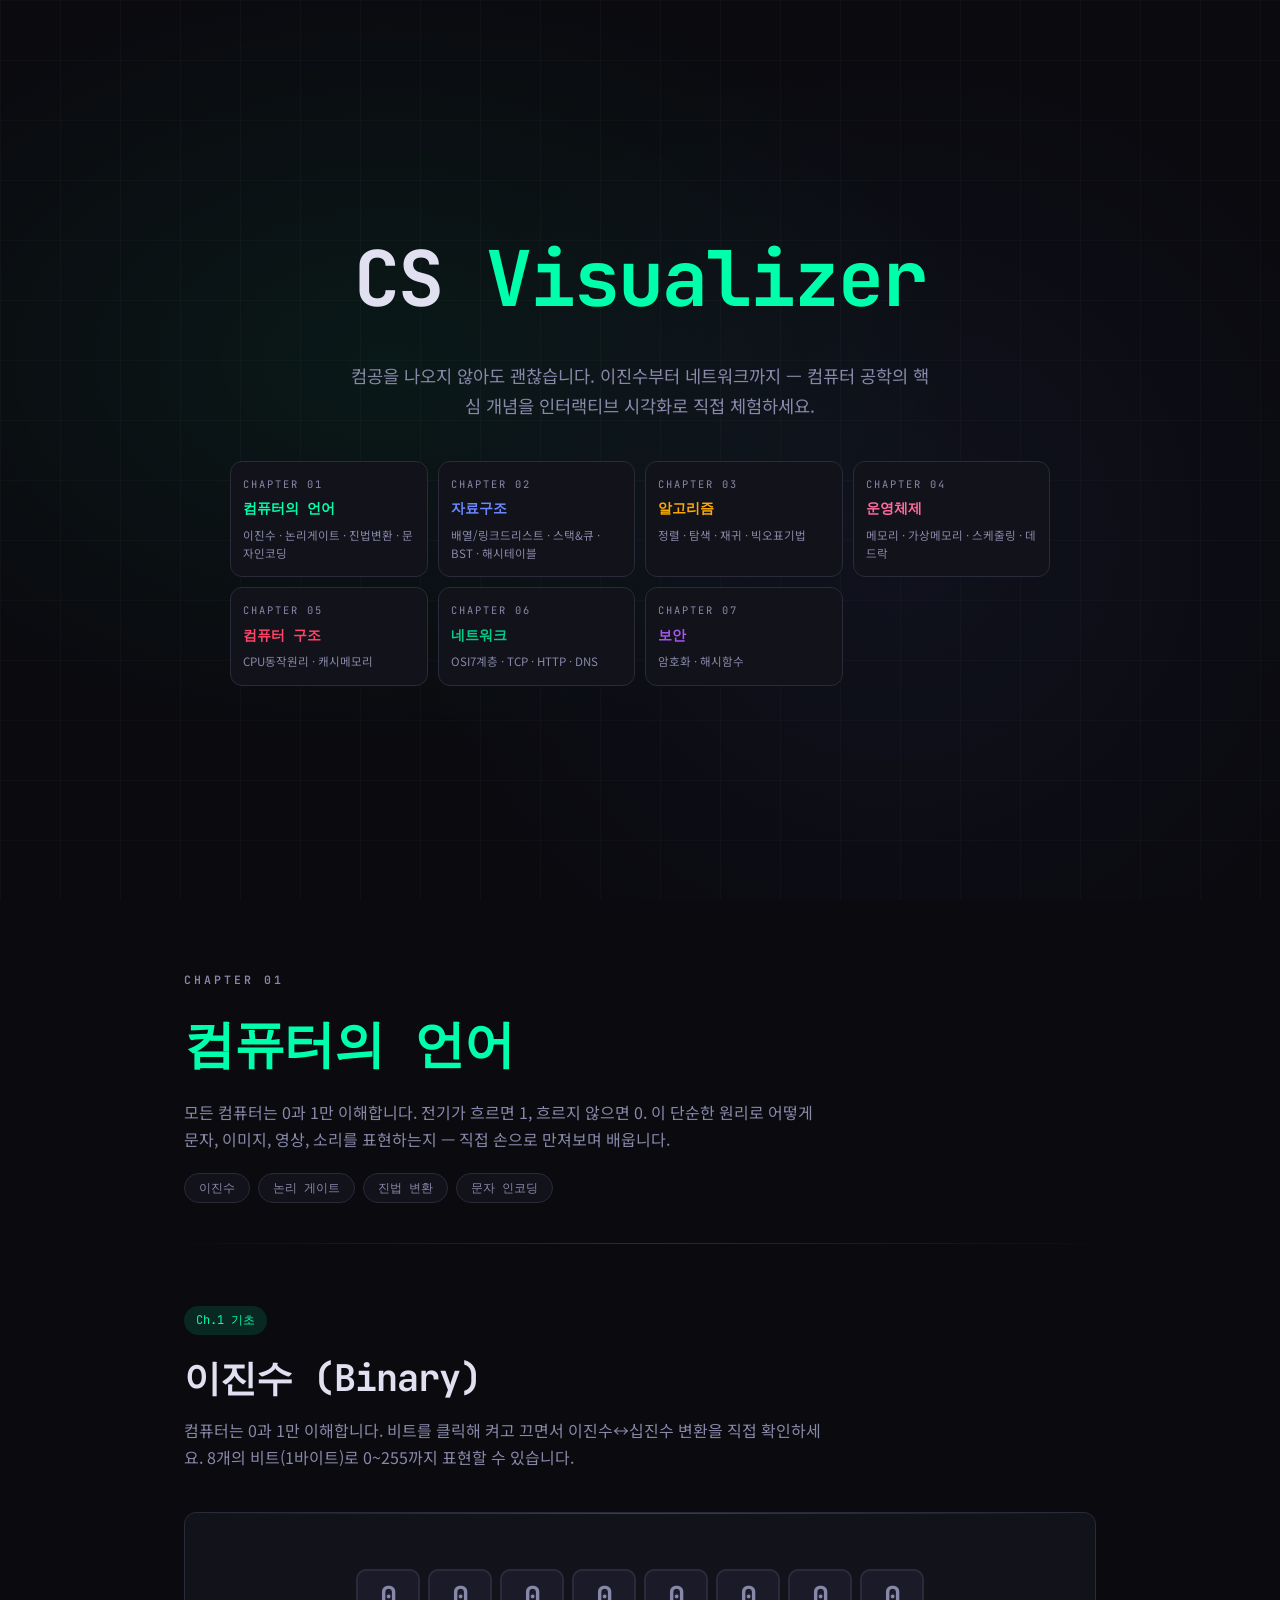
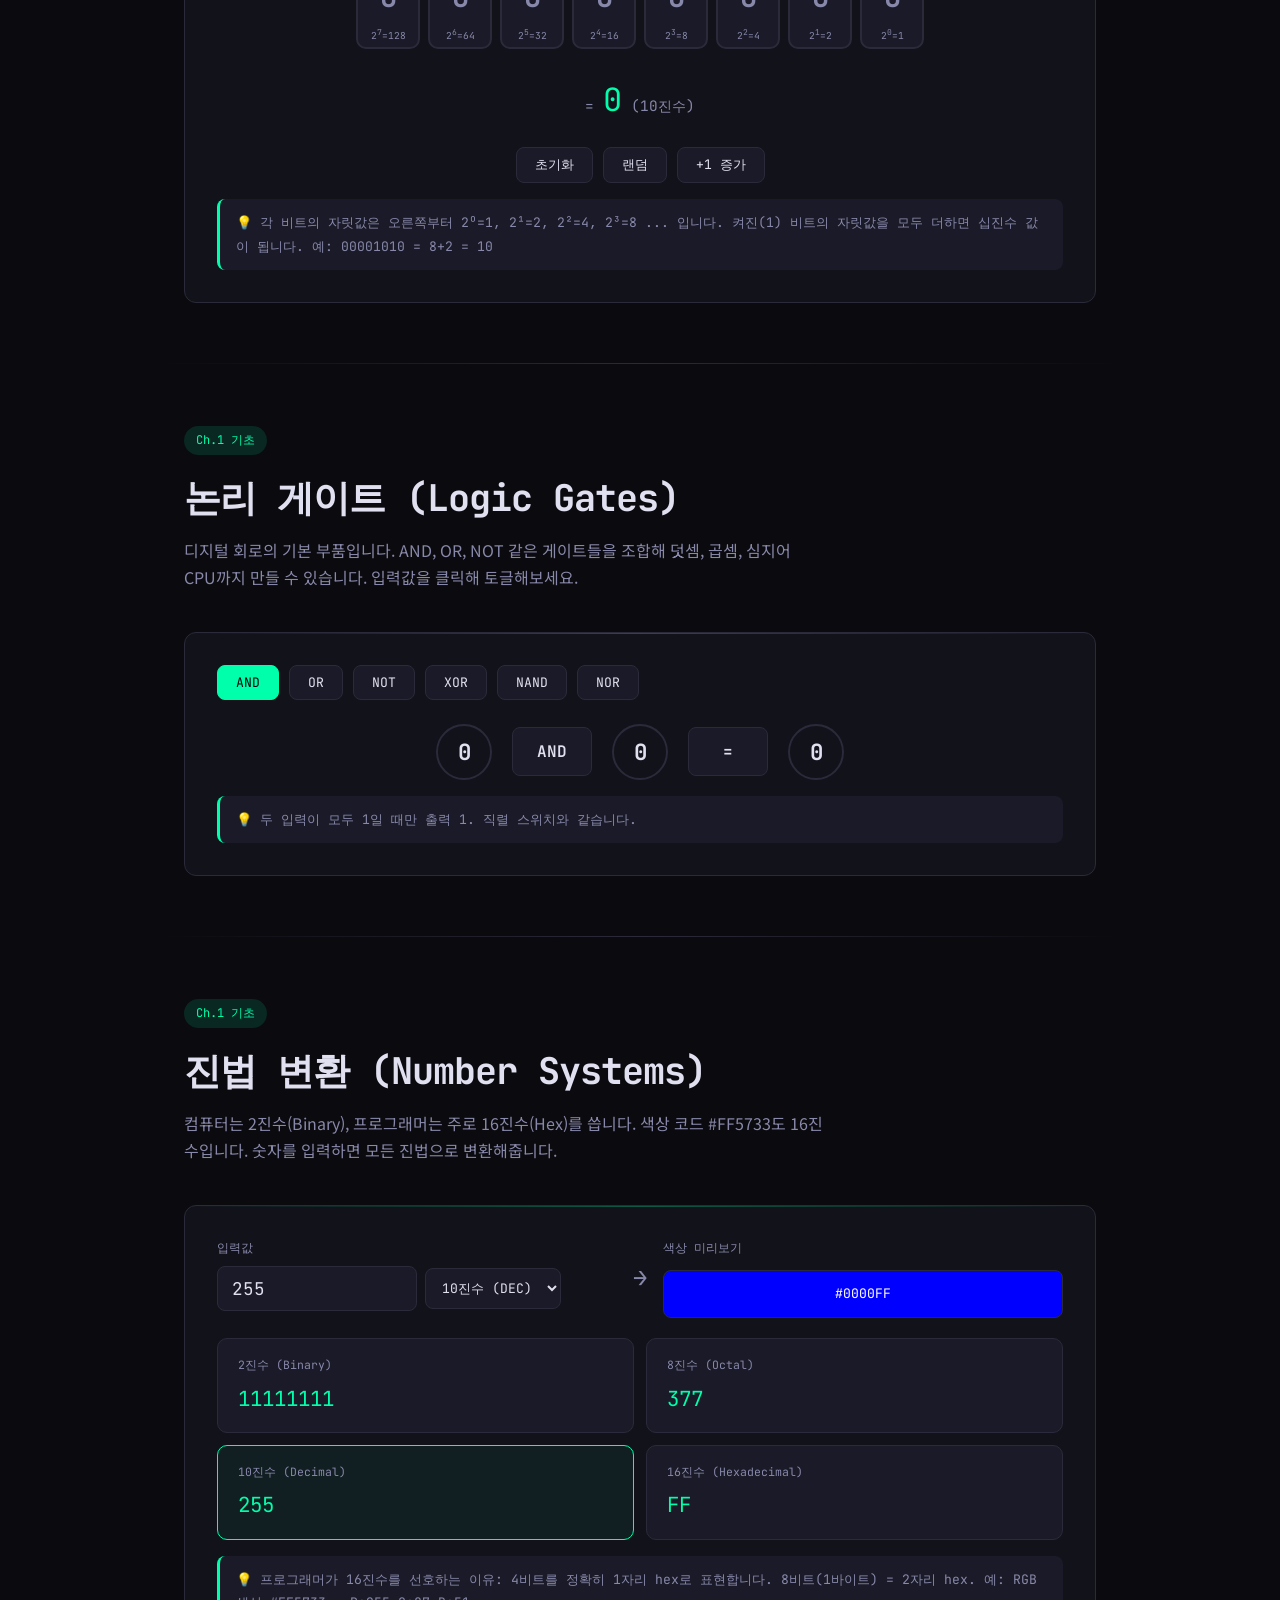
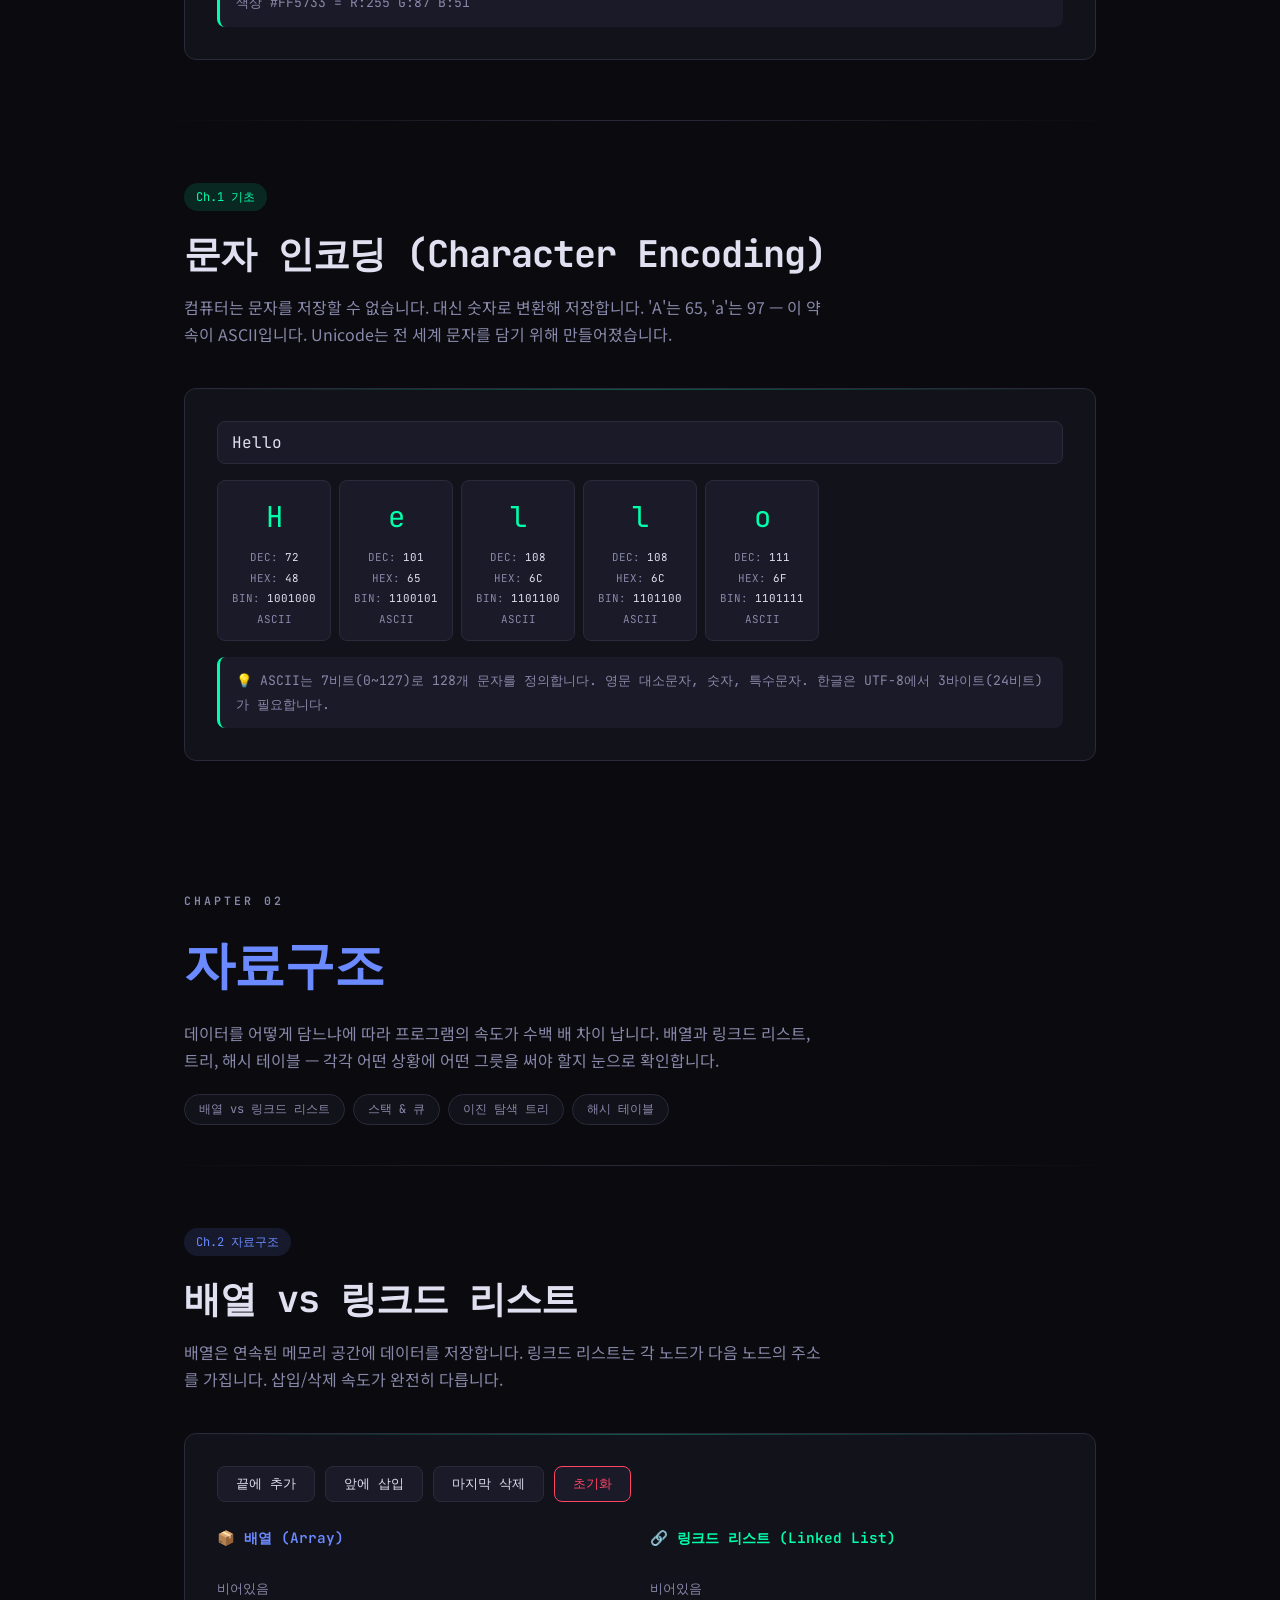
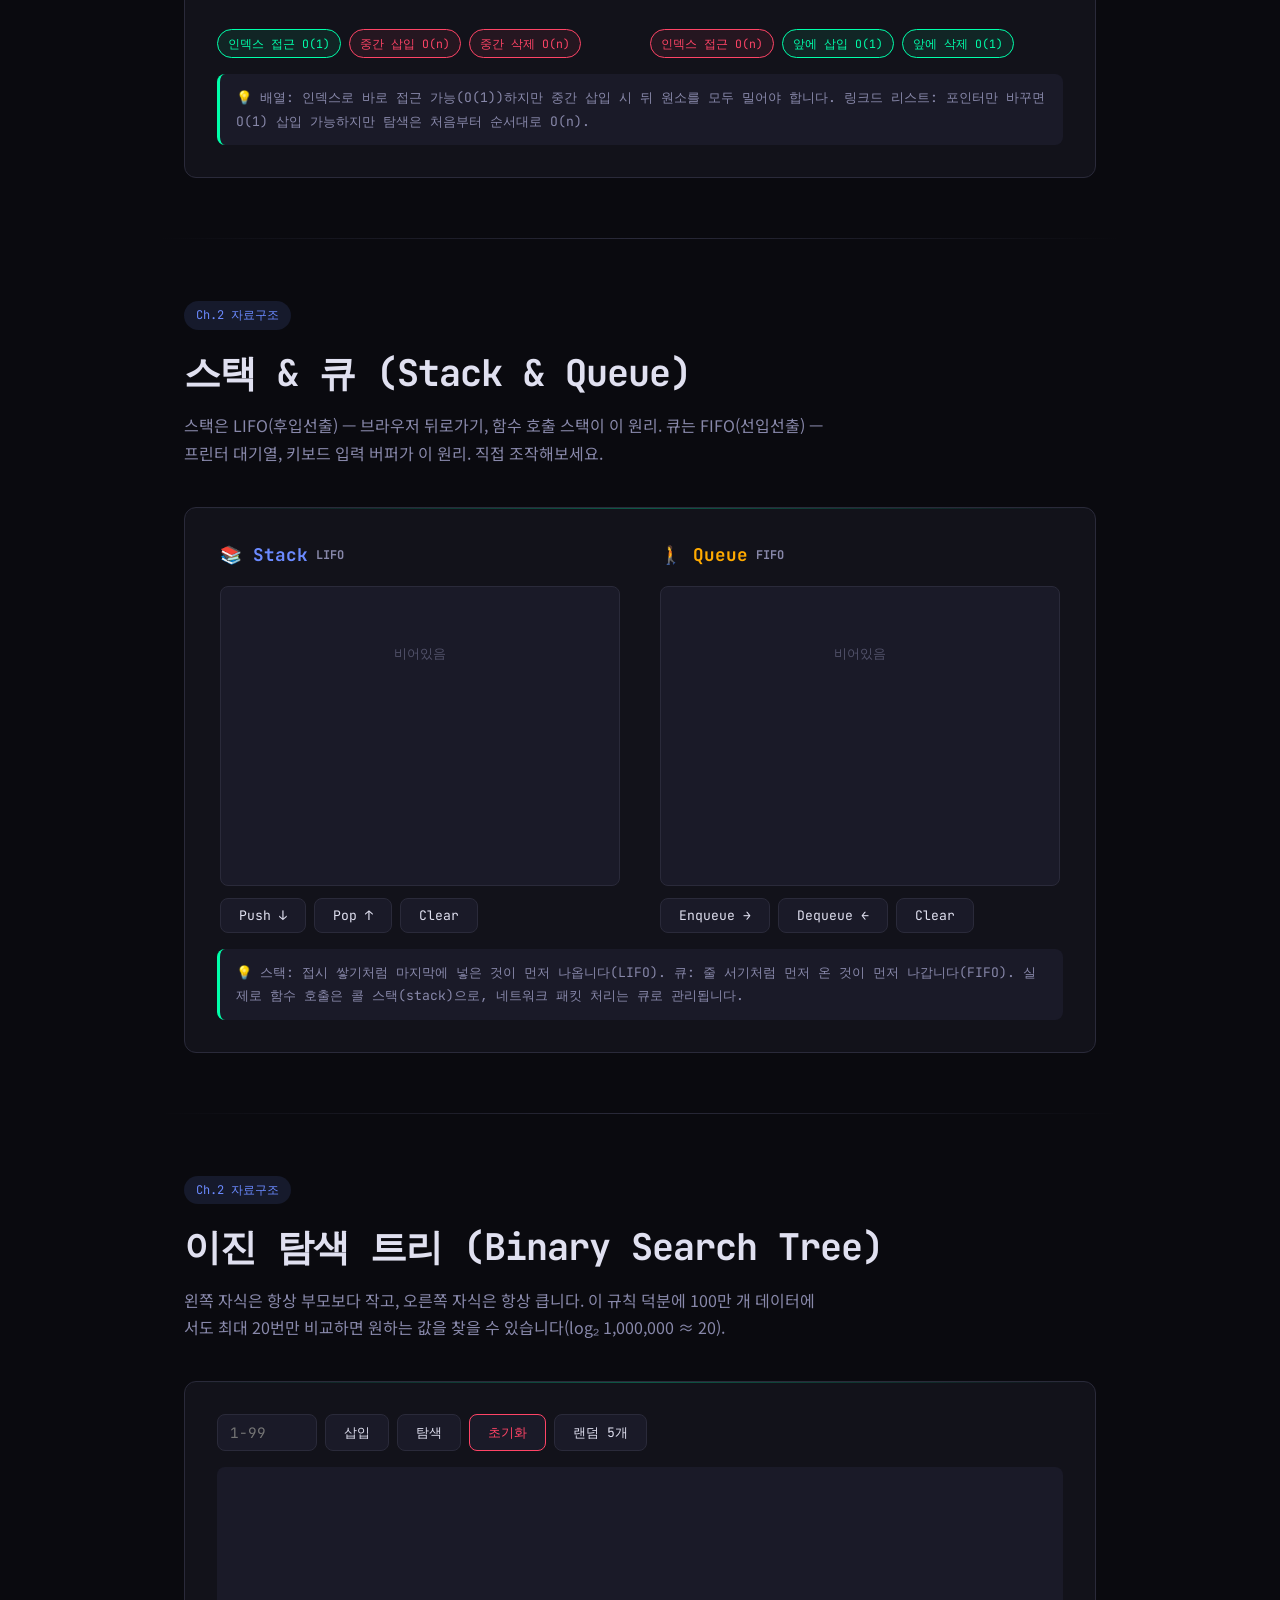
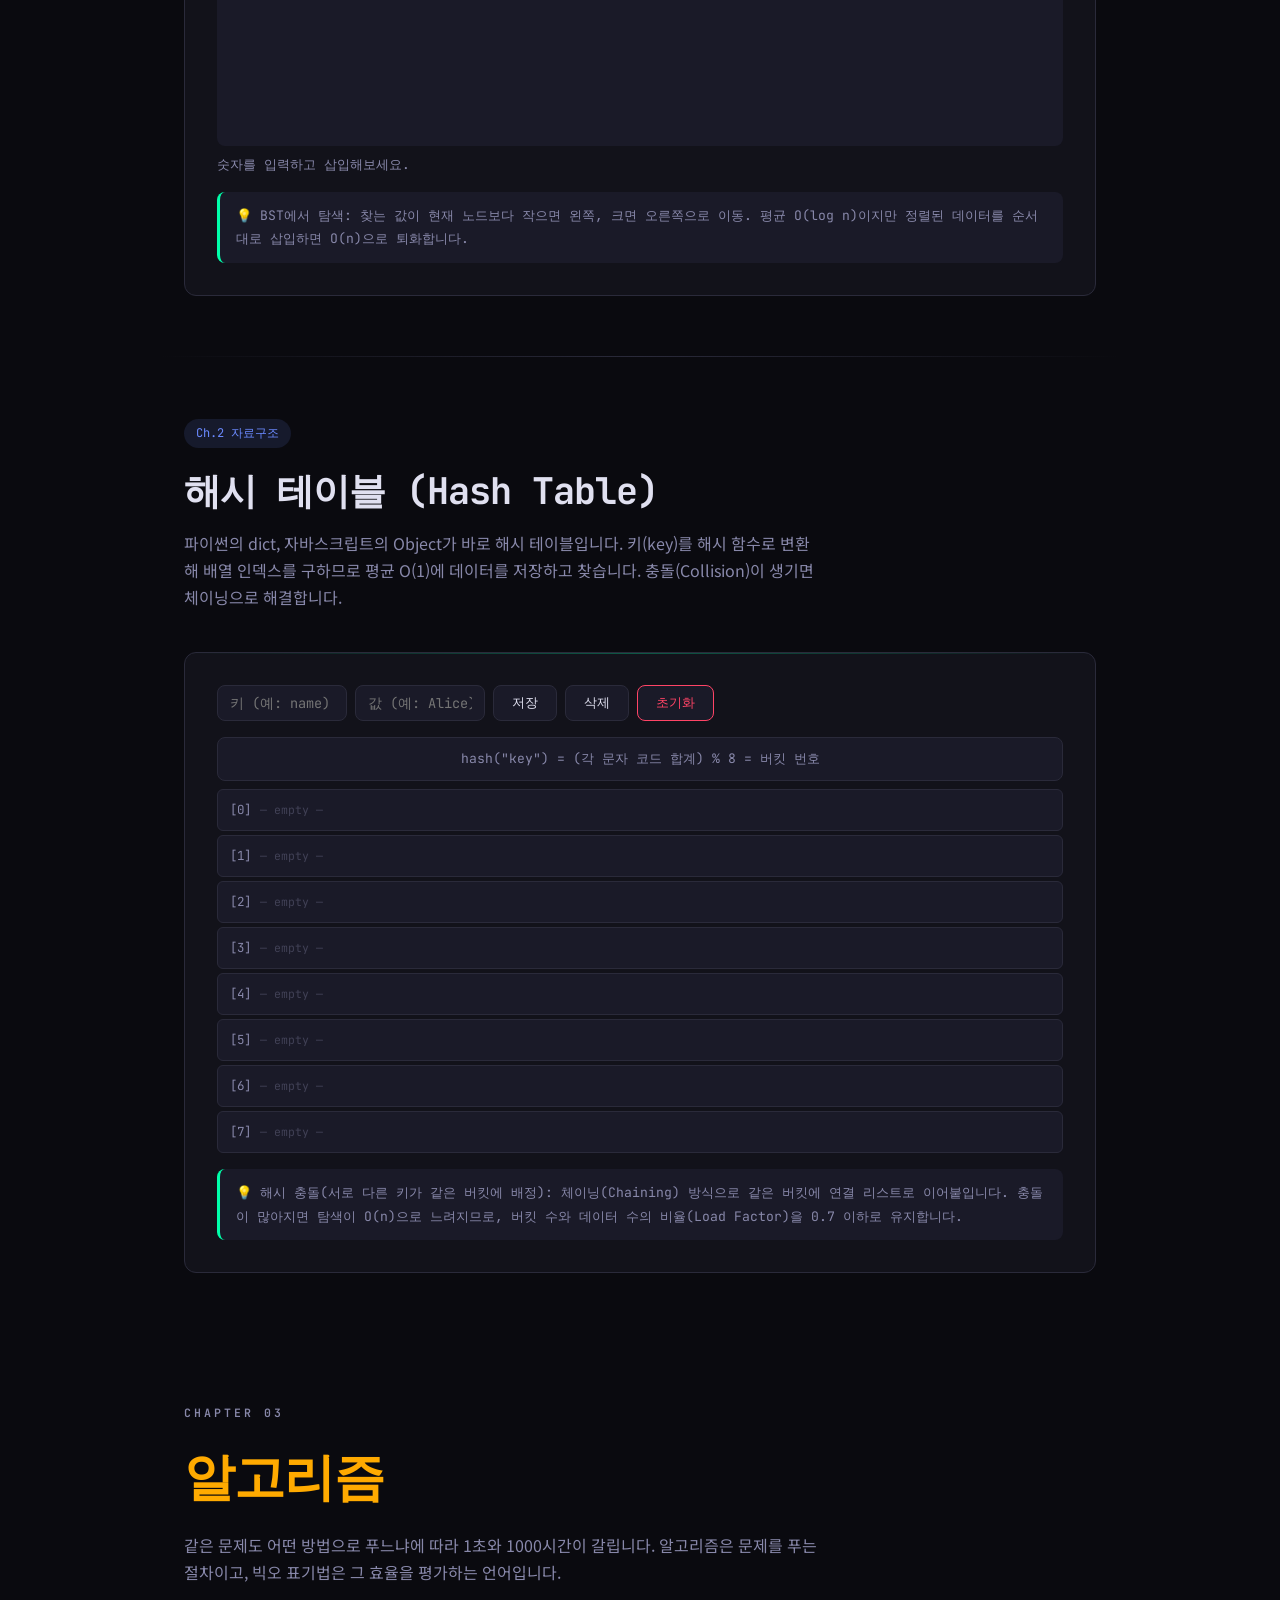
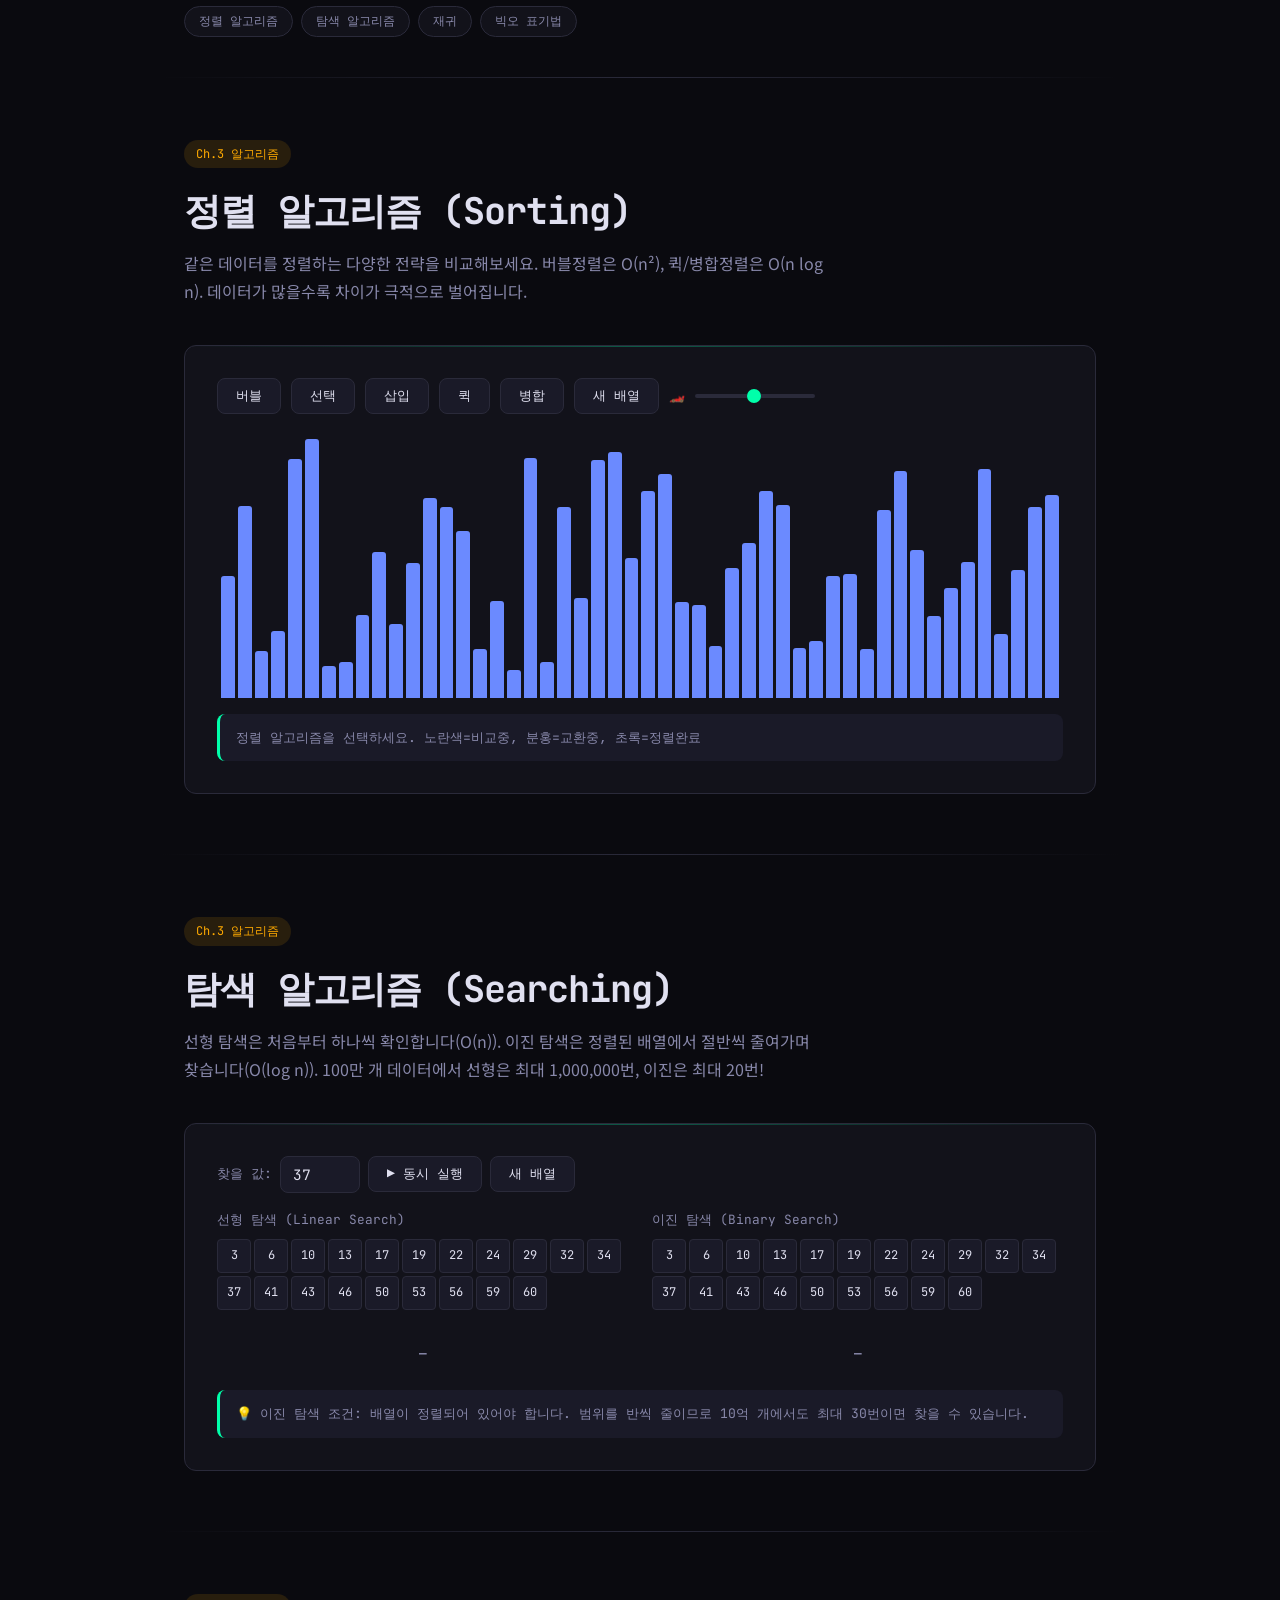
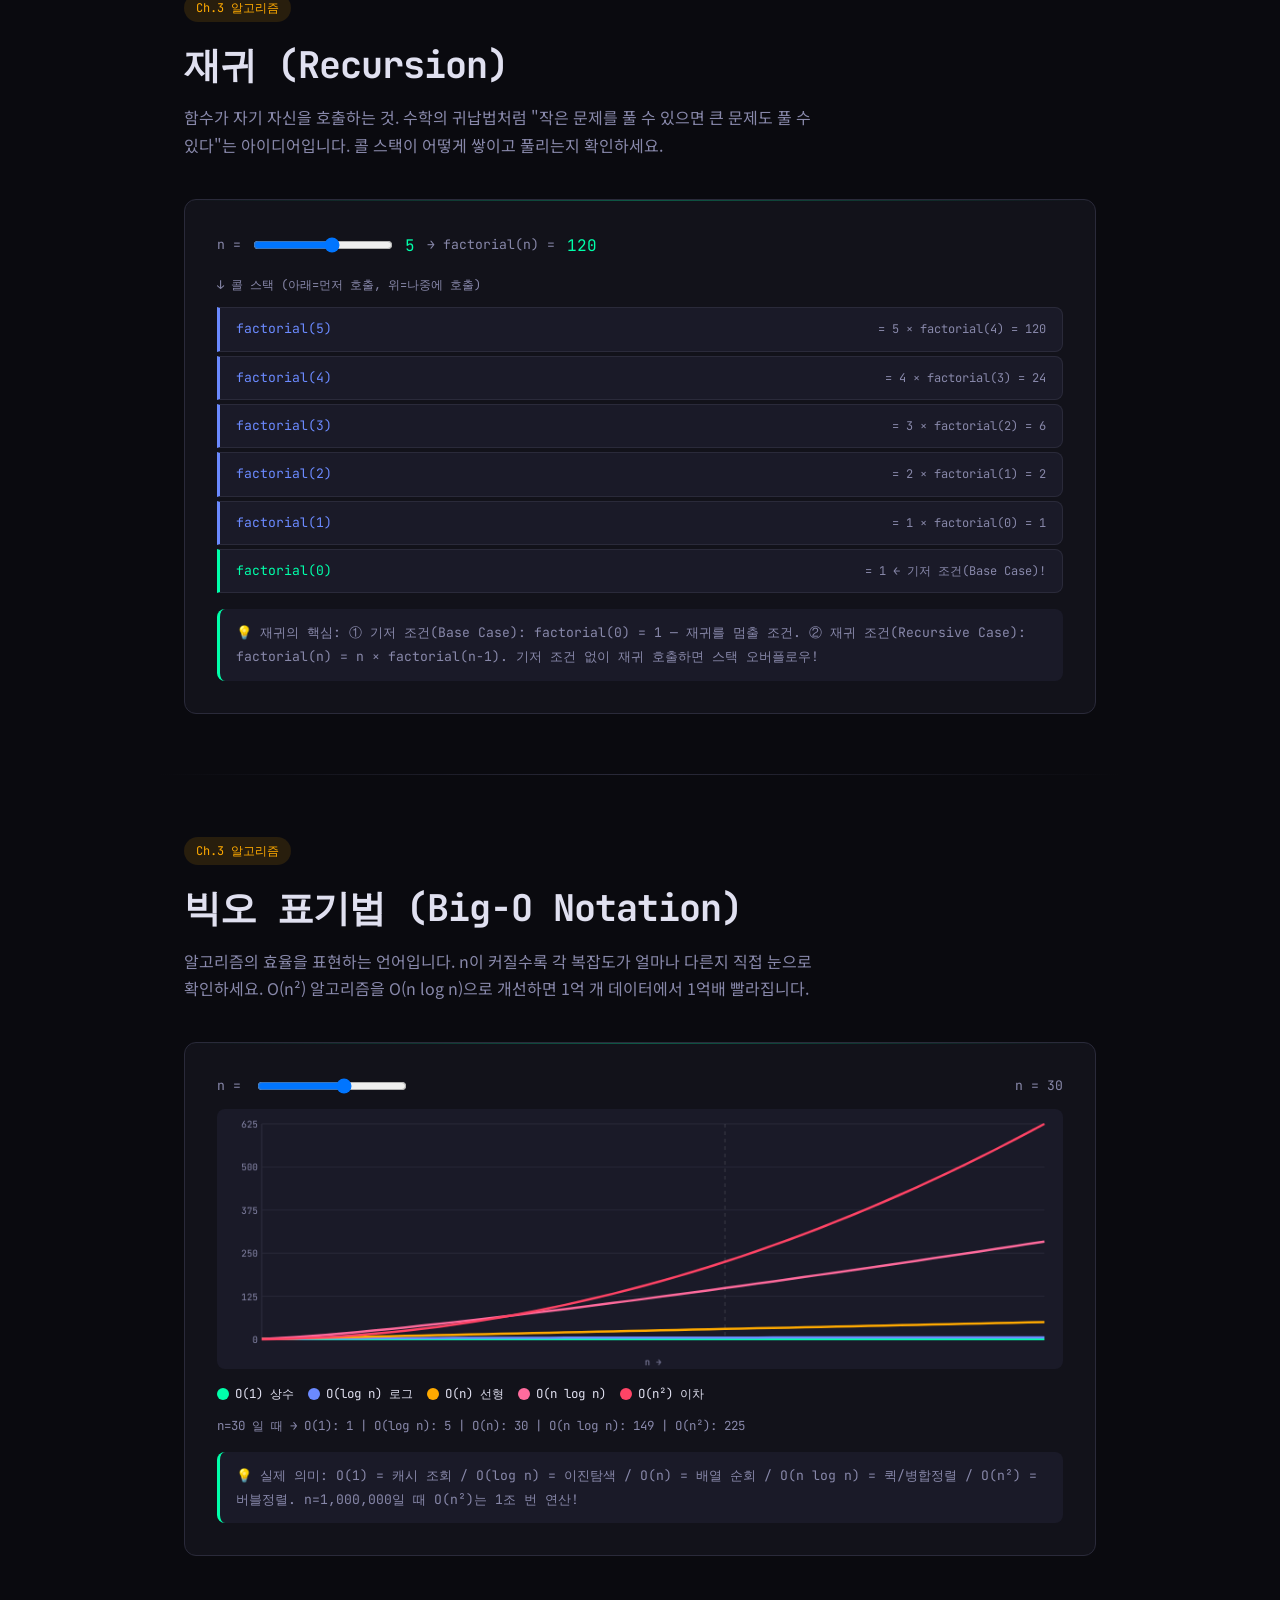
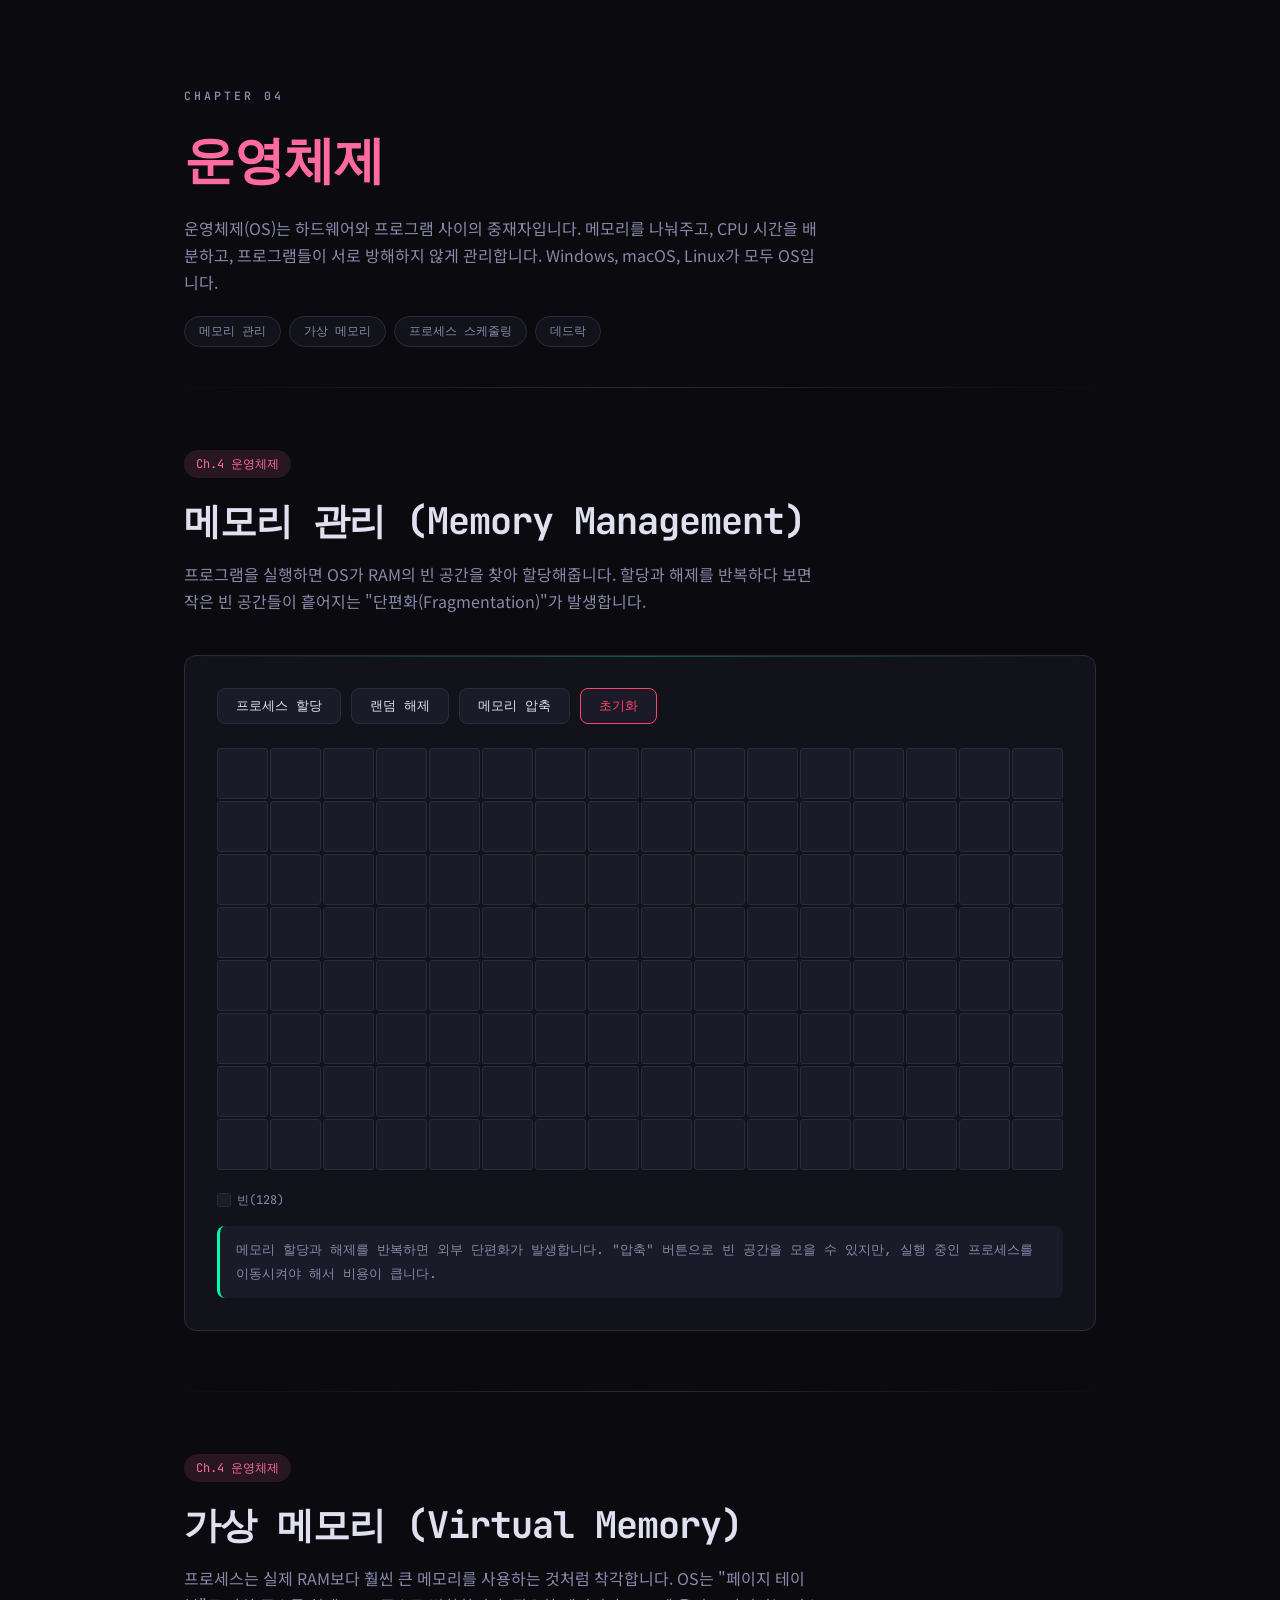
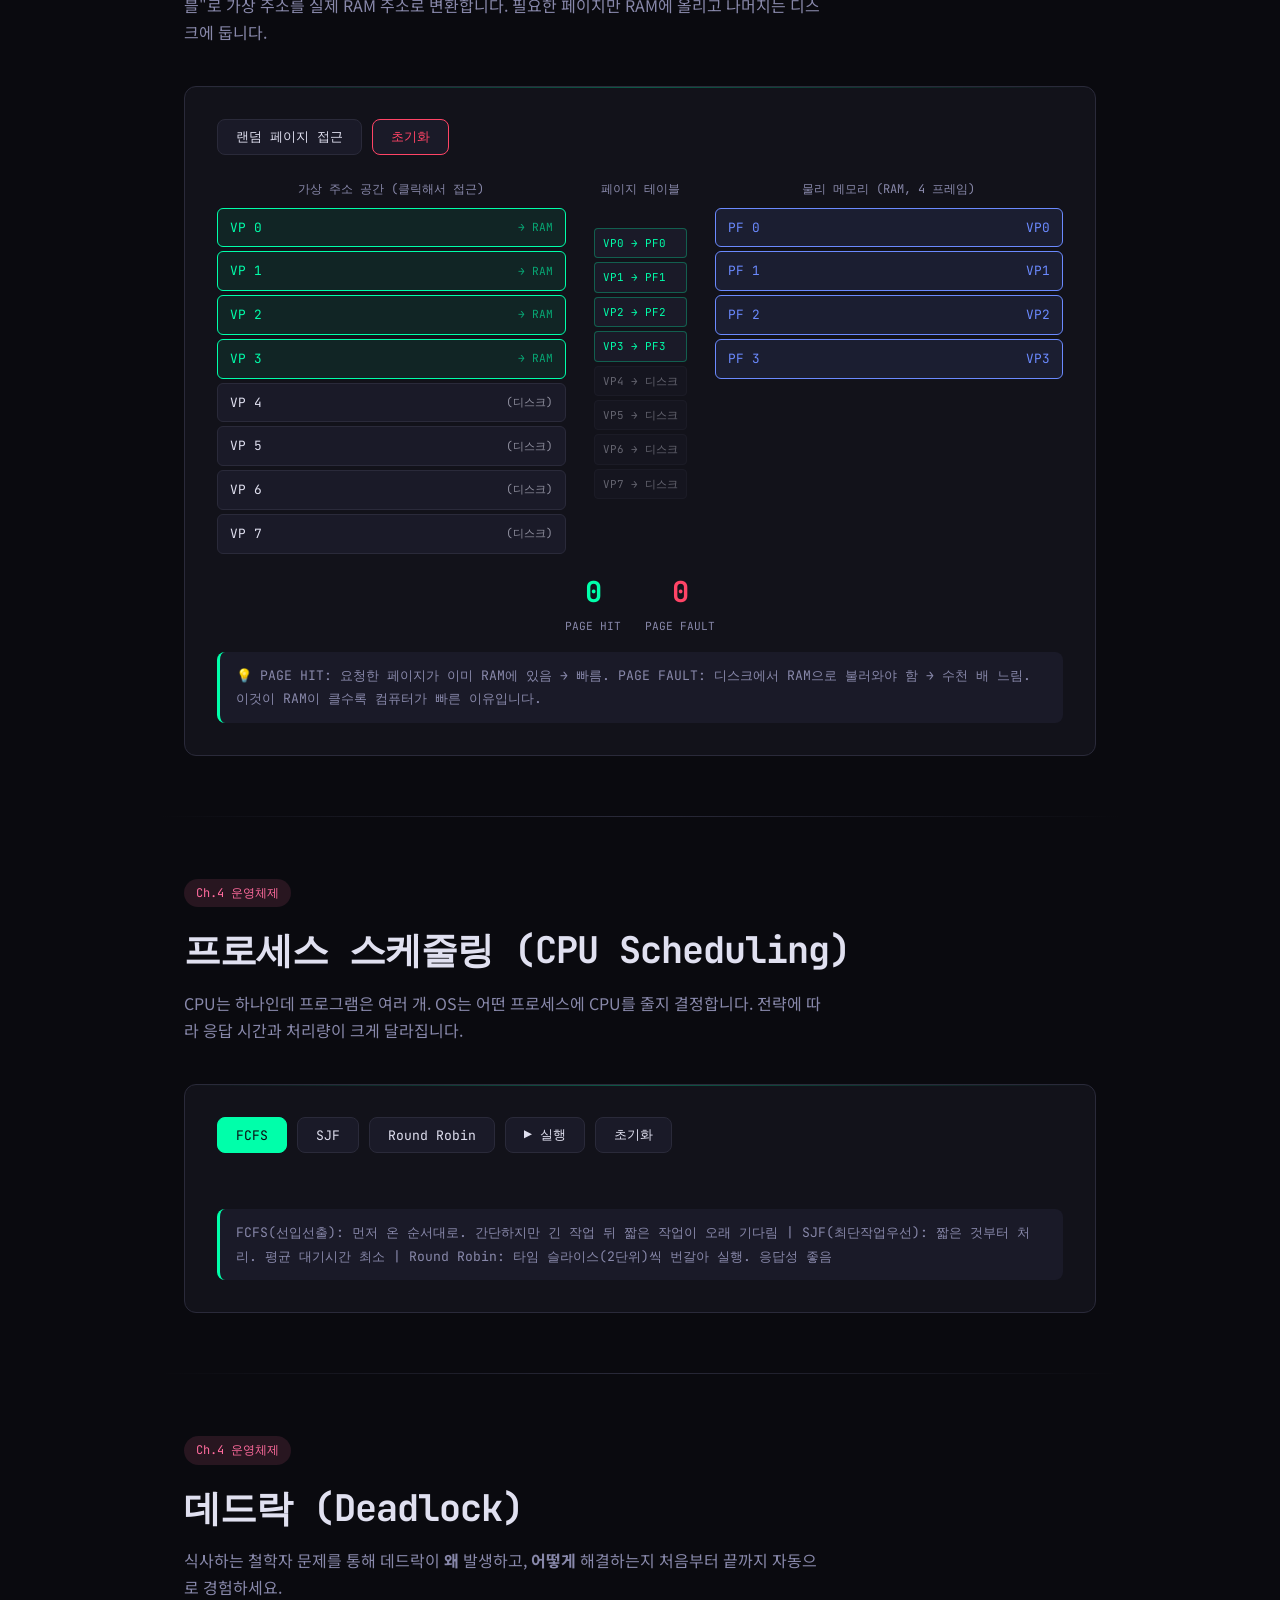
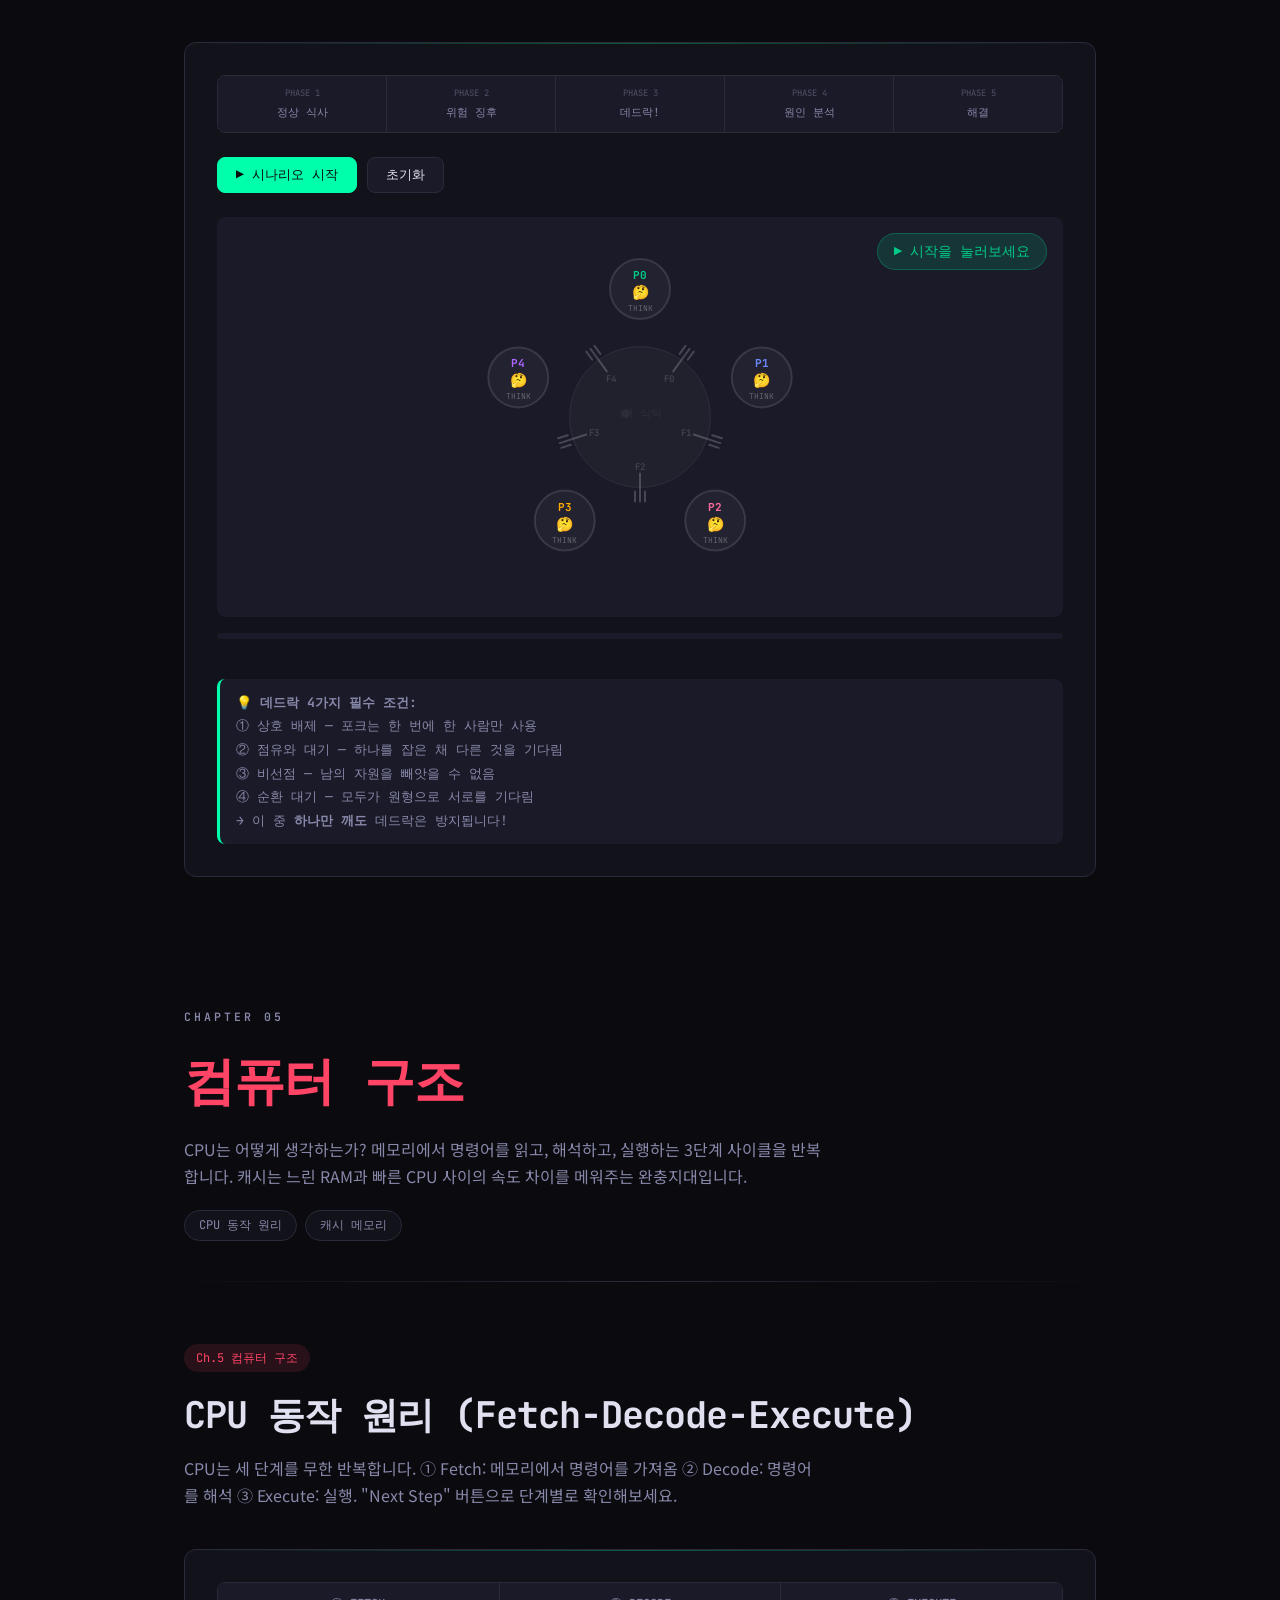
==== commit 255a23b3: "fix: 논리게이트 출력 형식 변경 (1 1 AND 1 → 1 AND 1 = 1)" ====
--- a/index.html
+++ b/index.html
@@ -1198,7 +1198,7 @@
 const gates=[{name:'AND',n:2,fn:(a,b)=>a&b,d:'두 입력이 모두 1일 때만 출력 1. 직렬 스위치와 같습니다.'},{name:'OR',n:2,fn:(a,b)=>a|b,d:'하나라도 1이면 출력 1. 병렬 스위치와 같습니다.'},{name:'NOT',n:1,fn:a=>a?0:1,d:'입력을 반전합니다 (0→1, 1→0). 인버터라고도 합니다.'},{name:'XOR',n:2,fn:(a,b)=>a^b,d:'두 입력이 다를 때 출력 1. 같으면 0. 덧셈 회로의 핵심입니다.'},{name:'NAND',n:2,fn:(a,b)=>(a&b)?0:1,d:'AND의 반전. NAND 게이트만으로 모든 논리회로를 만들 수 있습니다(범용성).'},{name:'NOR',n:2,fn:(a,b)=>(a|b)?0:1,d:'OR의 반전. NOR 게이트도 범용 게이트입니다.'}];
 let gI=[0,0],cG=0;
 function initGates(){document.getElementById('gateTabs').innerHTML=gates.map((g,i)=>`<button class="btn ${i===cG?'active':''}" onclick="cG=${i};gI=[0,0];initGates()">${g.name}</button>`).join('');rGate();}
-function rGate(){const g=gates[cG];const o=g.n===1?g.fn(gI[0]):g.fn(gI[0],gI[1]);let h='<div class="gate-row">';h+=`<div class="gate-input ${gI[0]?'on':''}" onclick="gI[0]^=1;rGate()">${gI[0]}</div>`;if(g.n===2)h+=`<div class="gate-input ${gI[1]?'on':''}" onclick="gI[1]^=1;rGate()">${gI[1]}</div>`;h+=`<div class="gate-symbol">${g.name}</div><div class="gate-output ${o?'on':''}">${o}</div></div>`;document.getElementById('gateContainer').innerHTML=h;document.getElementById('gateInfo').textContent='💡 '+g.d;}
+function rGate(){const g=gates[cG];const o=g.n===1?g.fn(gI[0]):g.fn(gI[0],gI[1]);let h='<div class="gate-row">';h+=`<div class="gate-input ${gI[0]?'on':''}" onclick="gI[0]^=1;rGate()">${gI[0]}</div>`;h+=`<div class="gate-symbol">${g.name}</div>`;if(g.n===2)h+=`<div class="gate-input ${gI[1]?'on':''}" onclick="gI[1]^=1;rGate()">${gI[1]}</div>`;h+=`<div class="gate-symbol">=</div><div class="gate-output ${o?'on':''}">${o}</div></div>`;document.getElementById('gateContainer').innerHTML=h;document.getElementById('gateInfo').textContent='💡 '+g.d;}
 
 // ===== NUMBER CONVERTER =====
 function convertNum(){
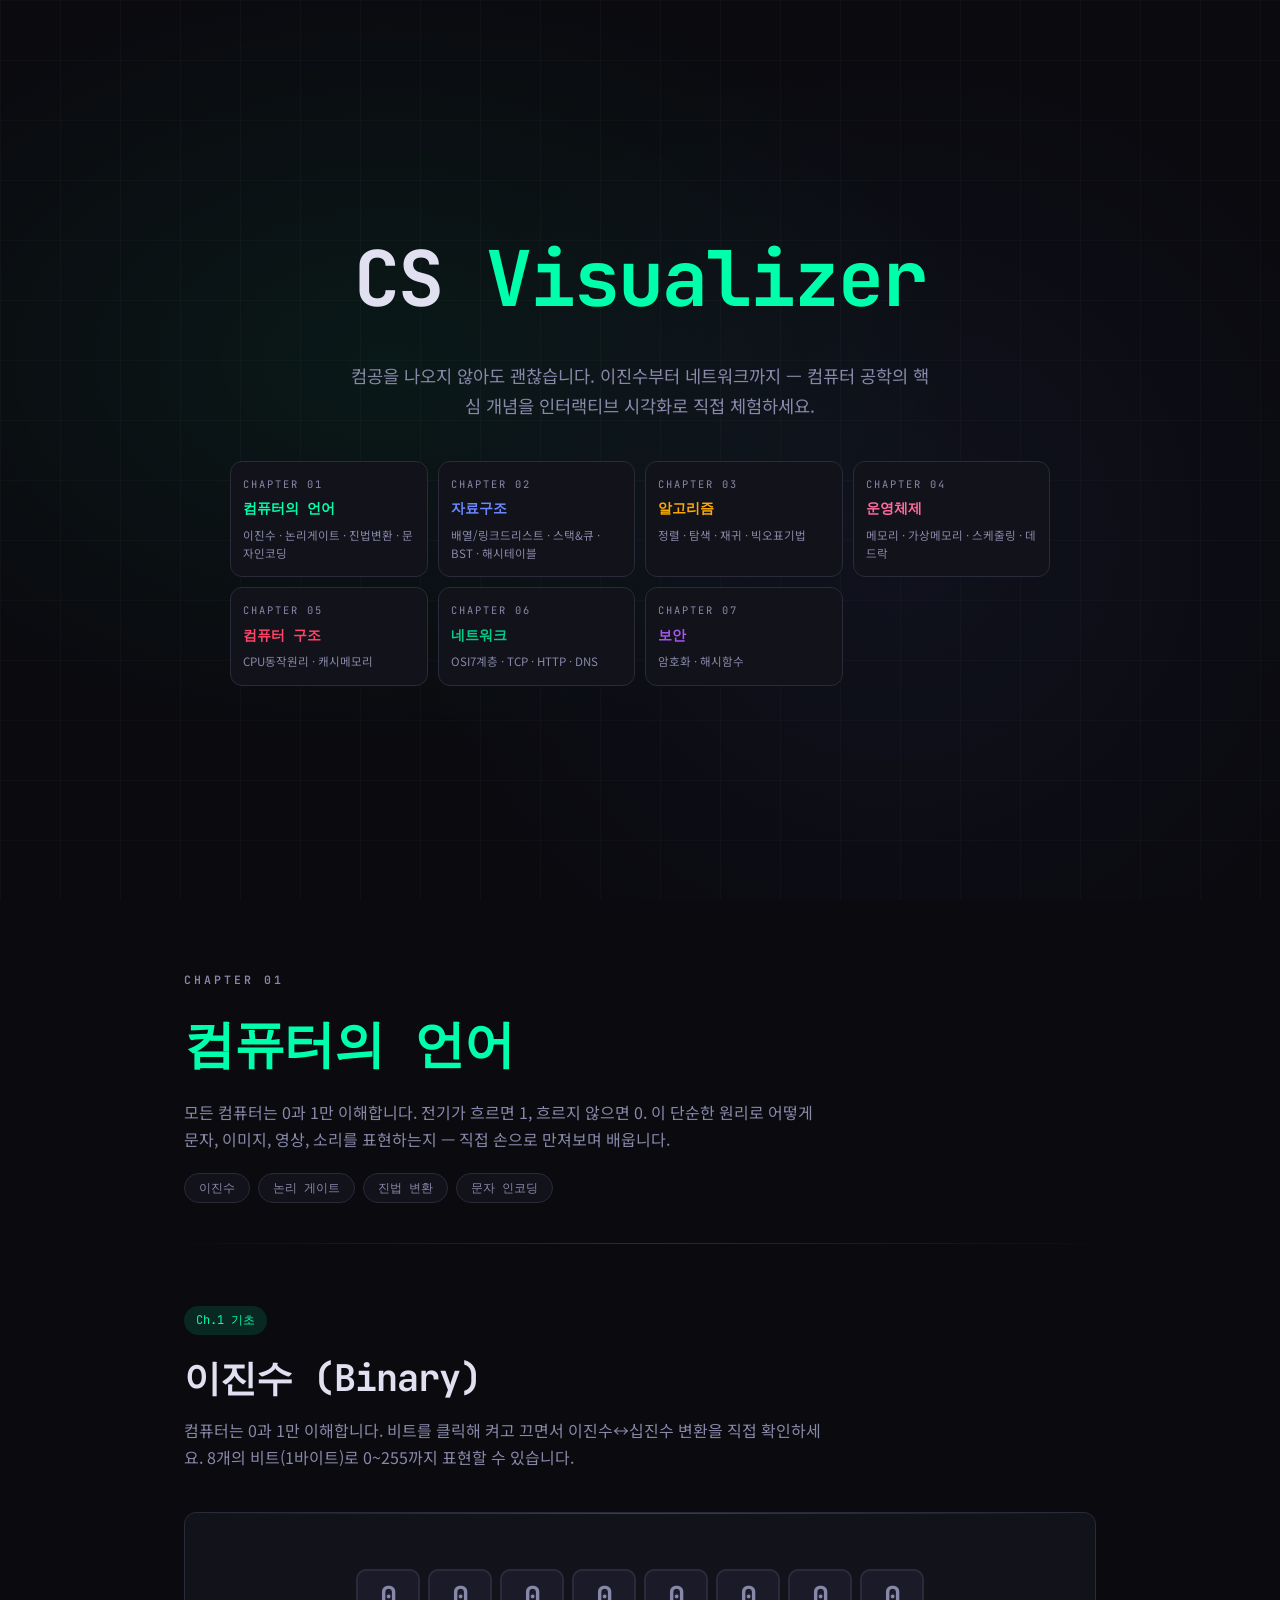
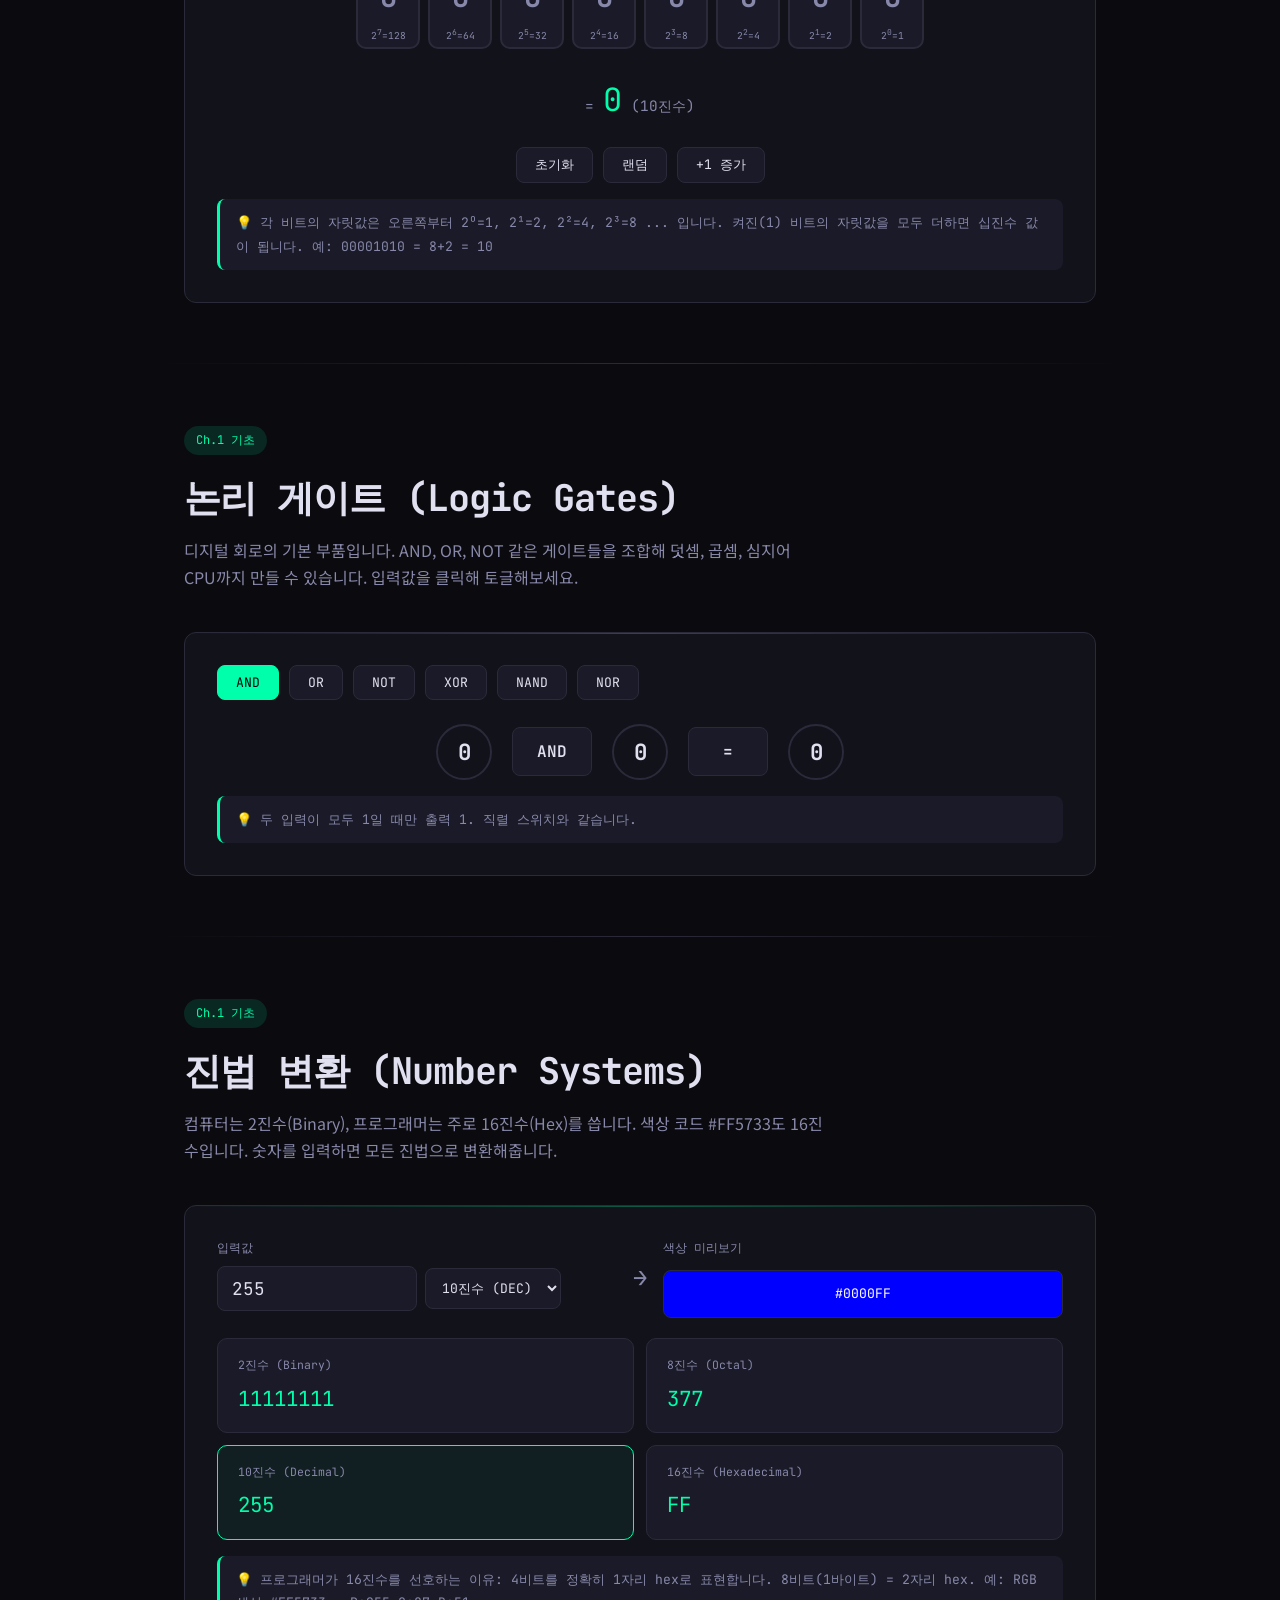
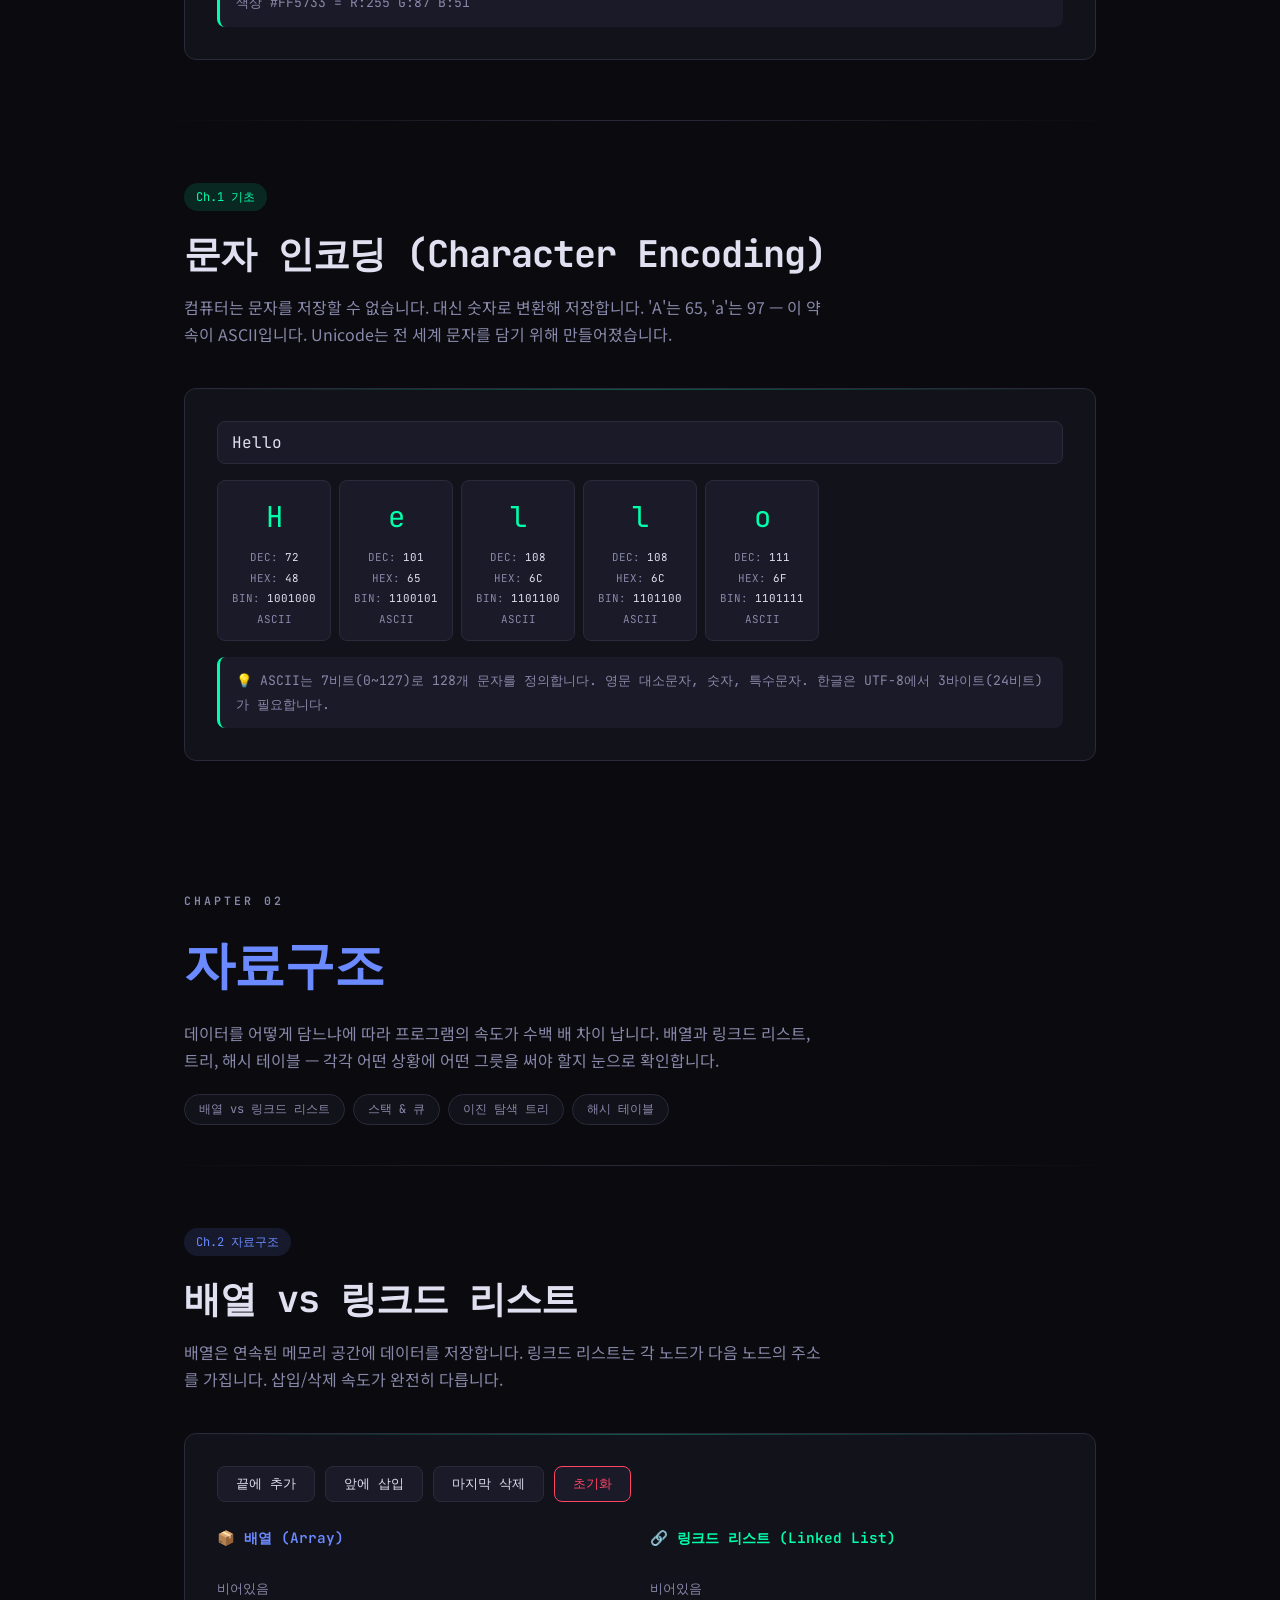
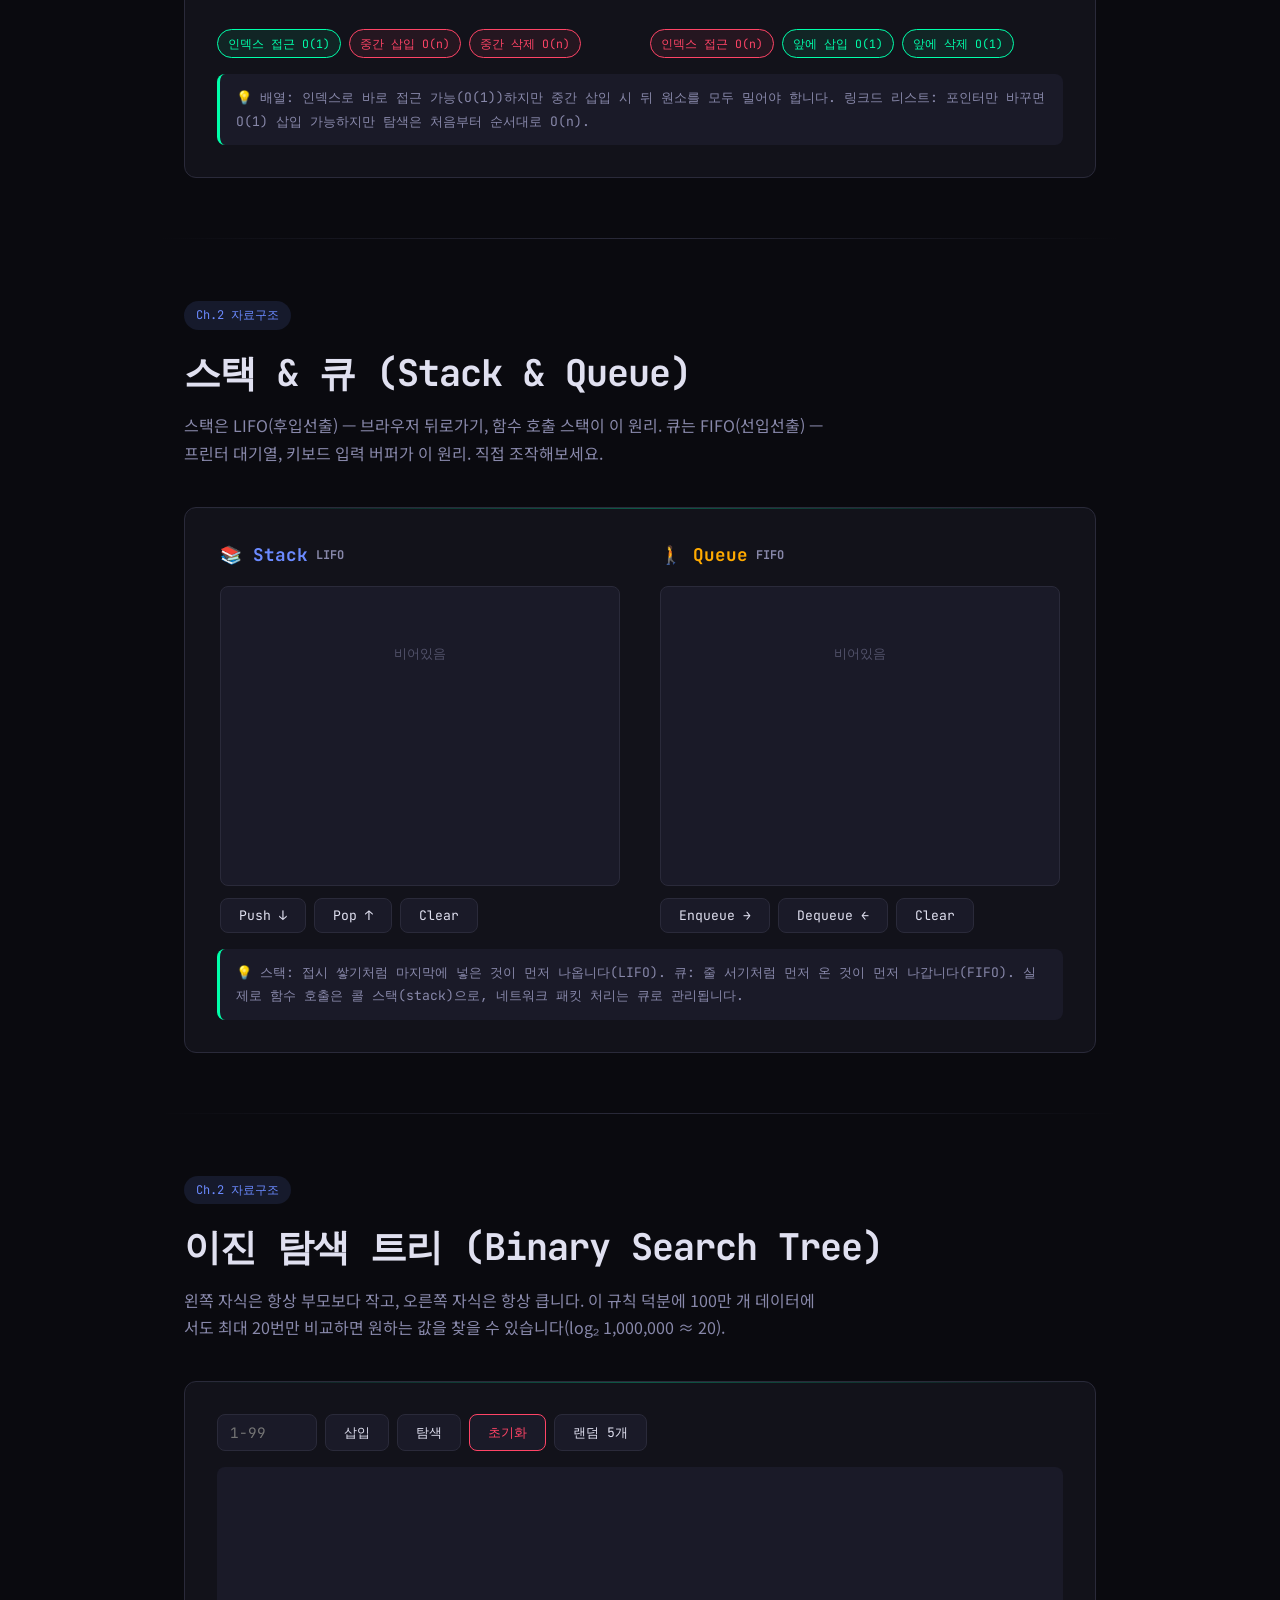
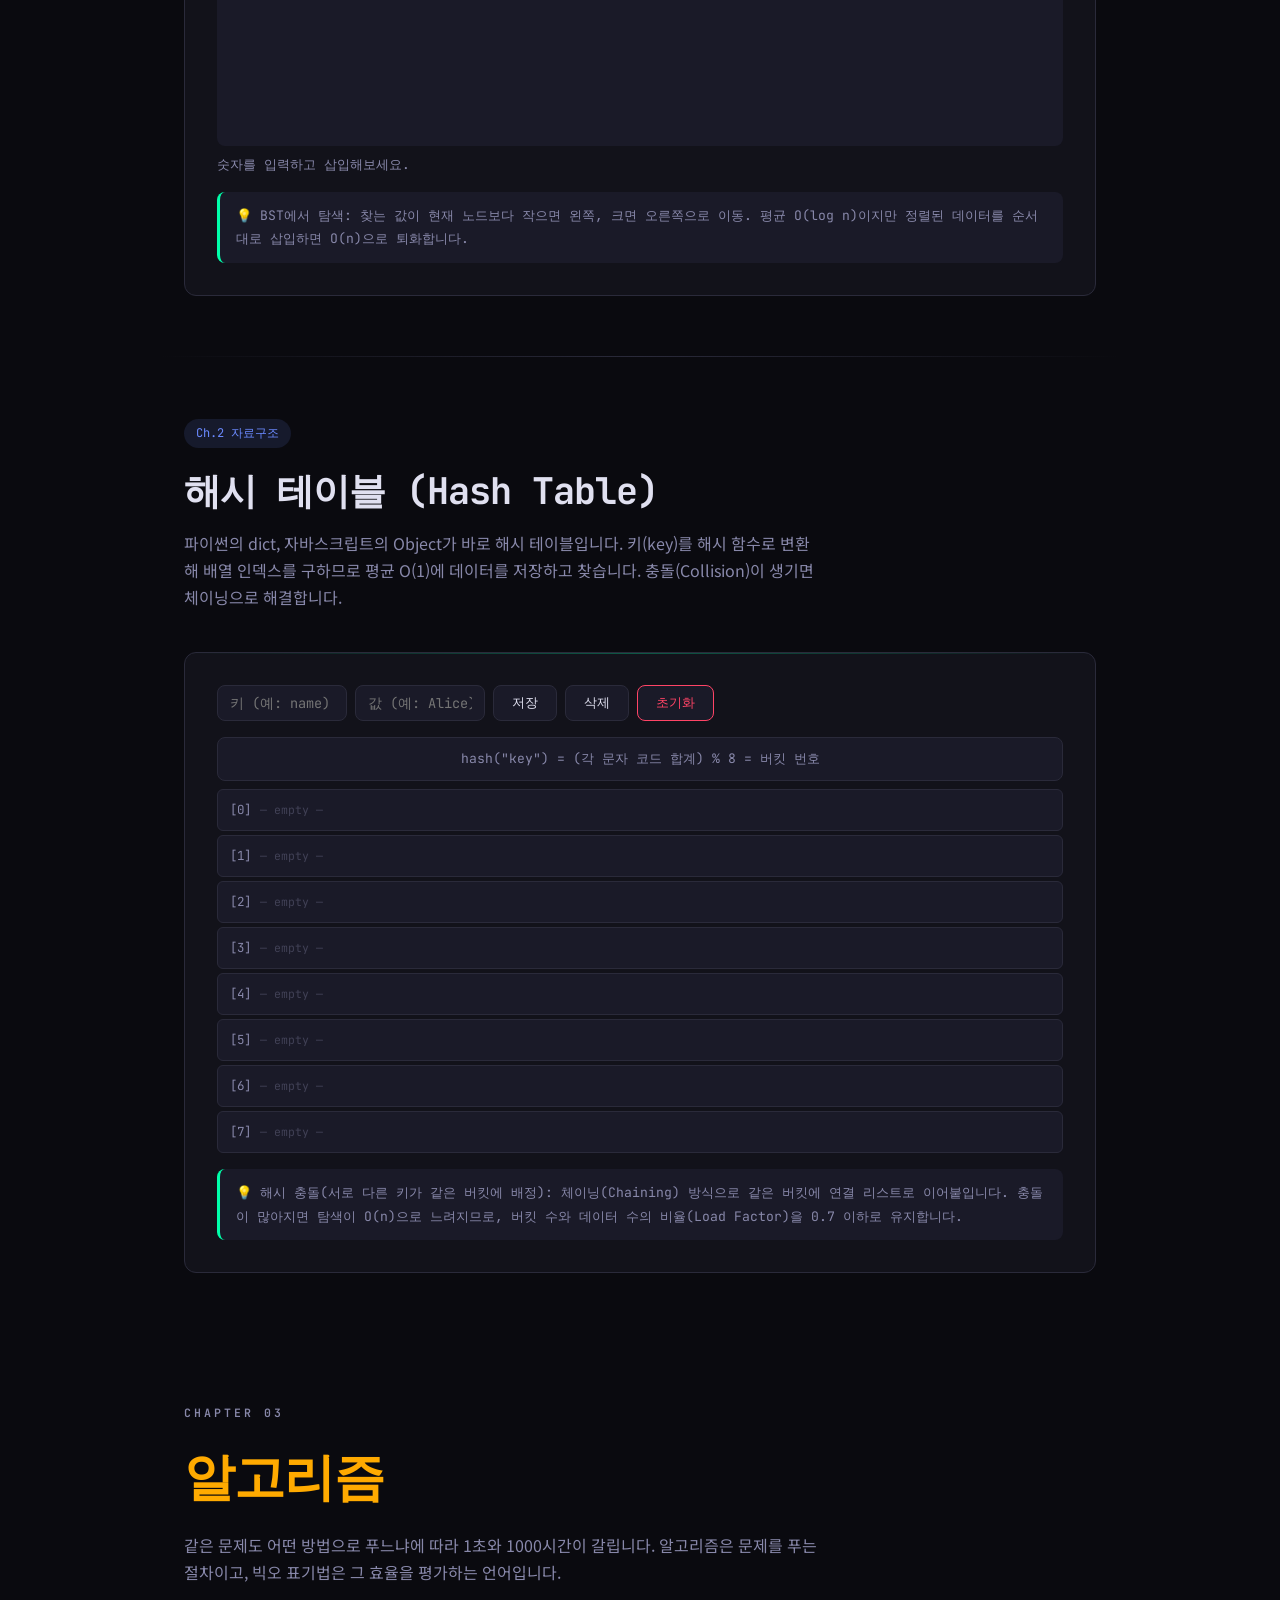
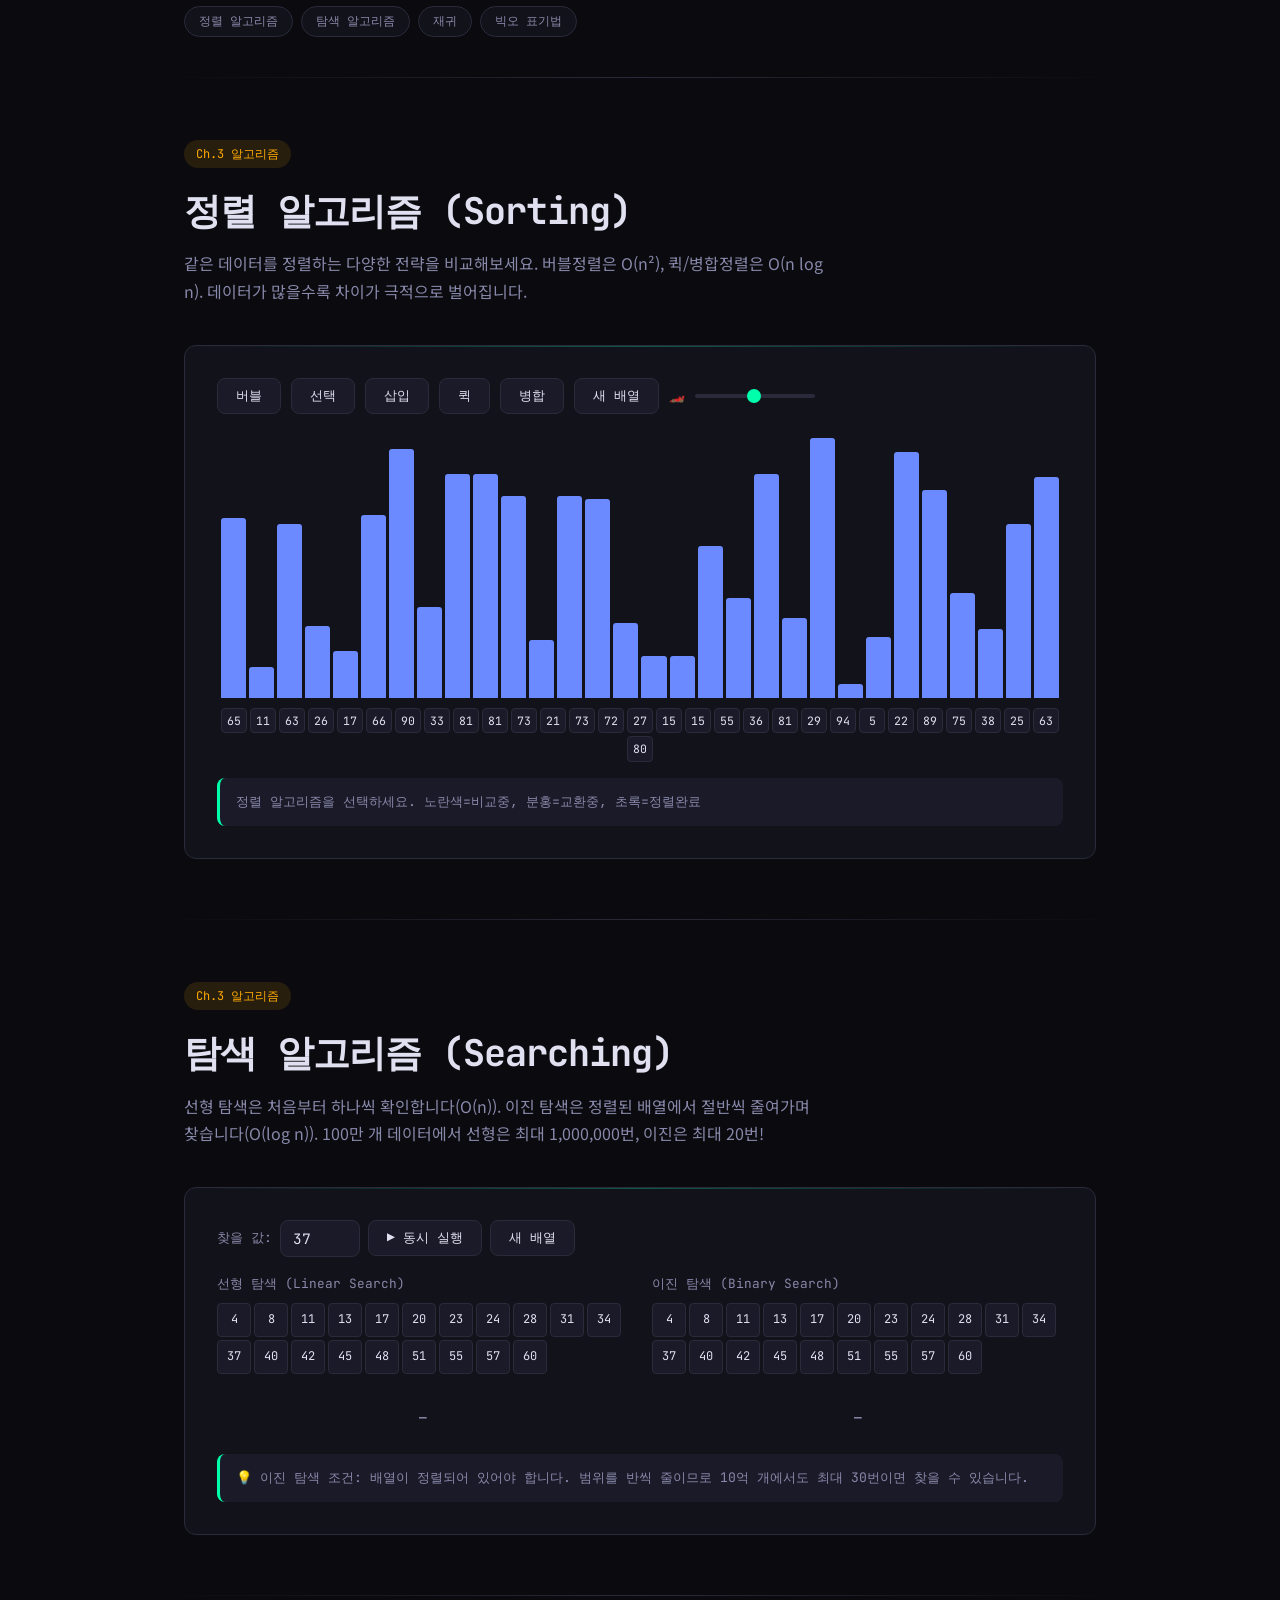
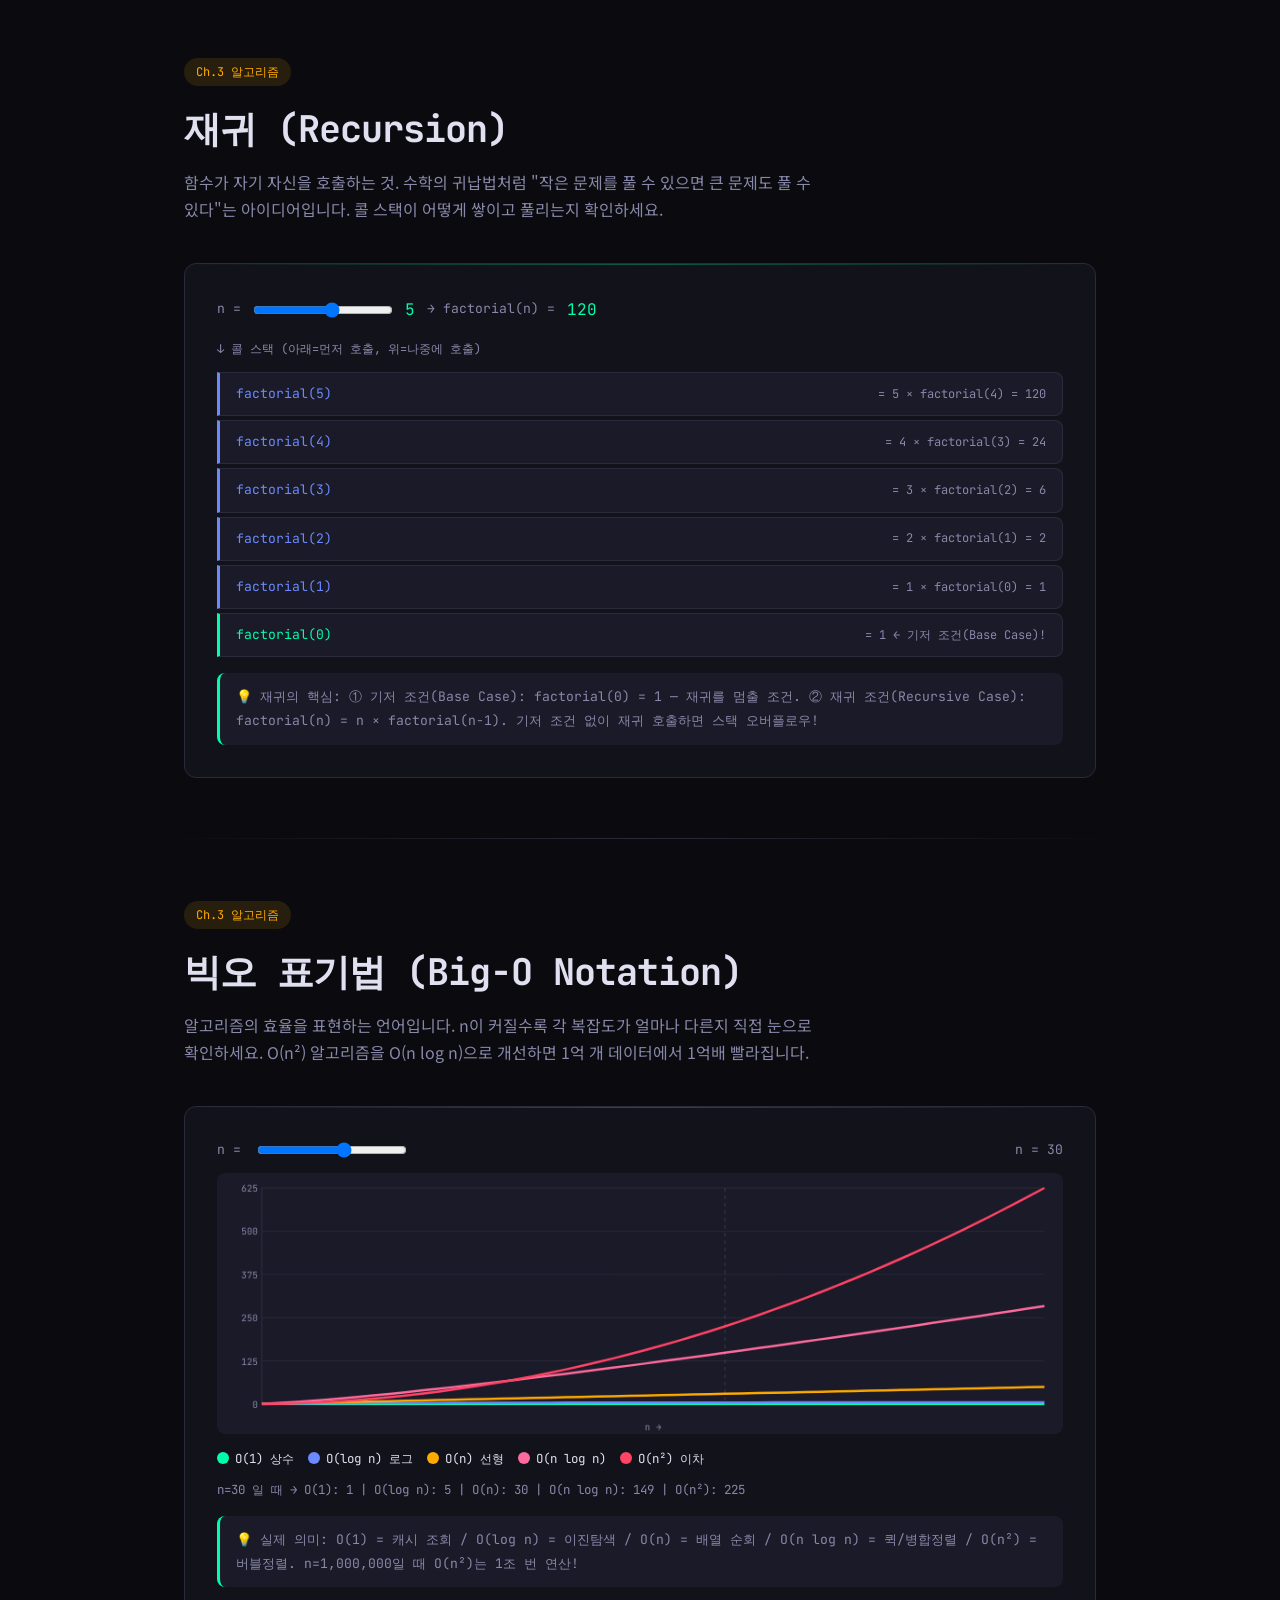
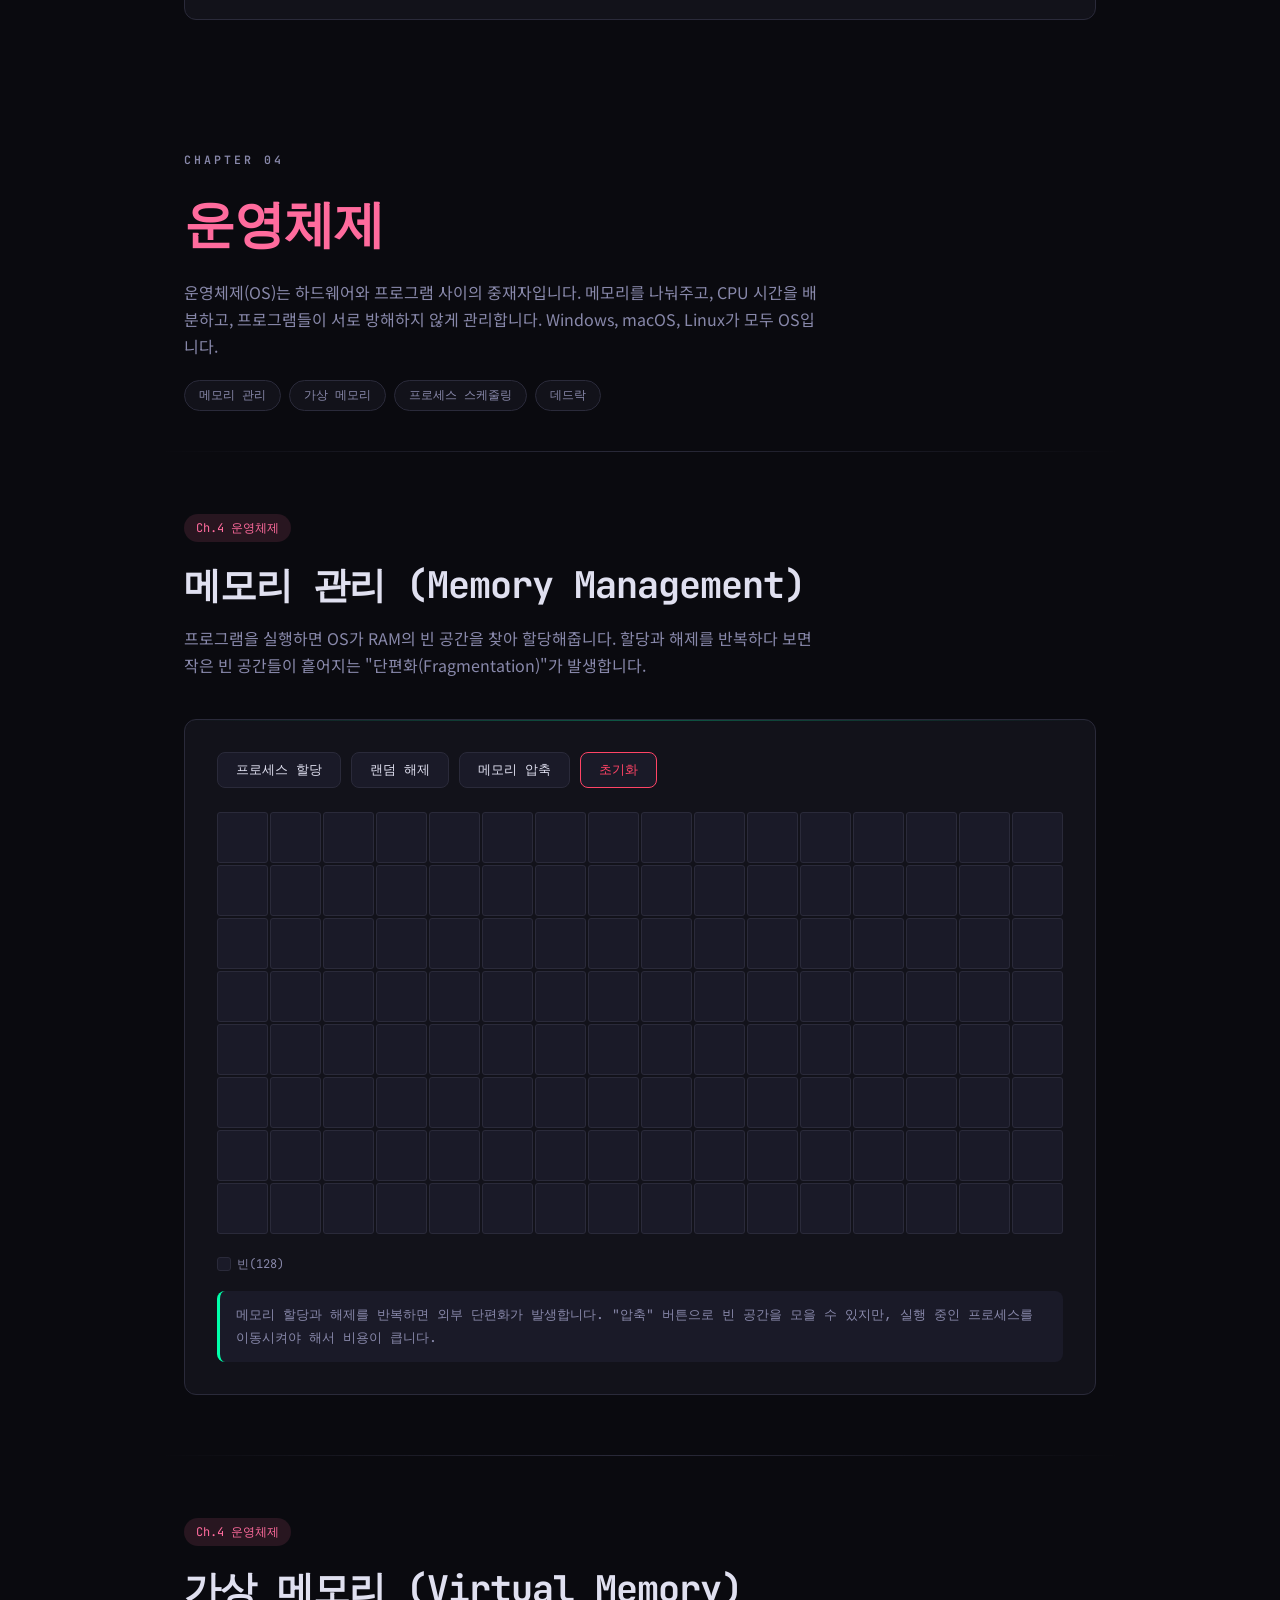
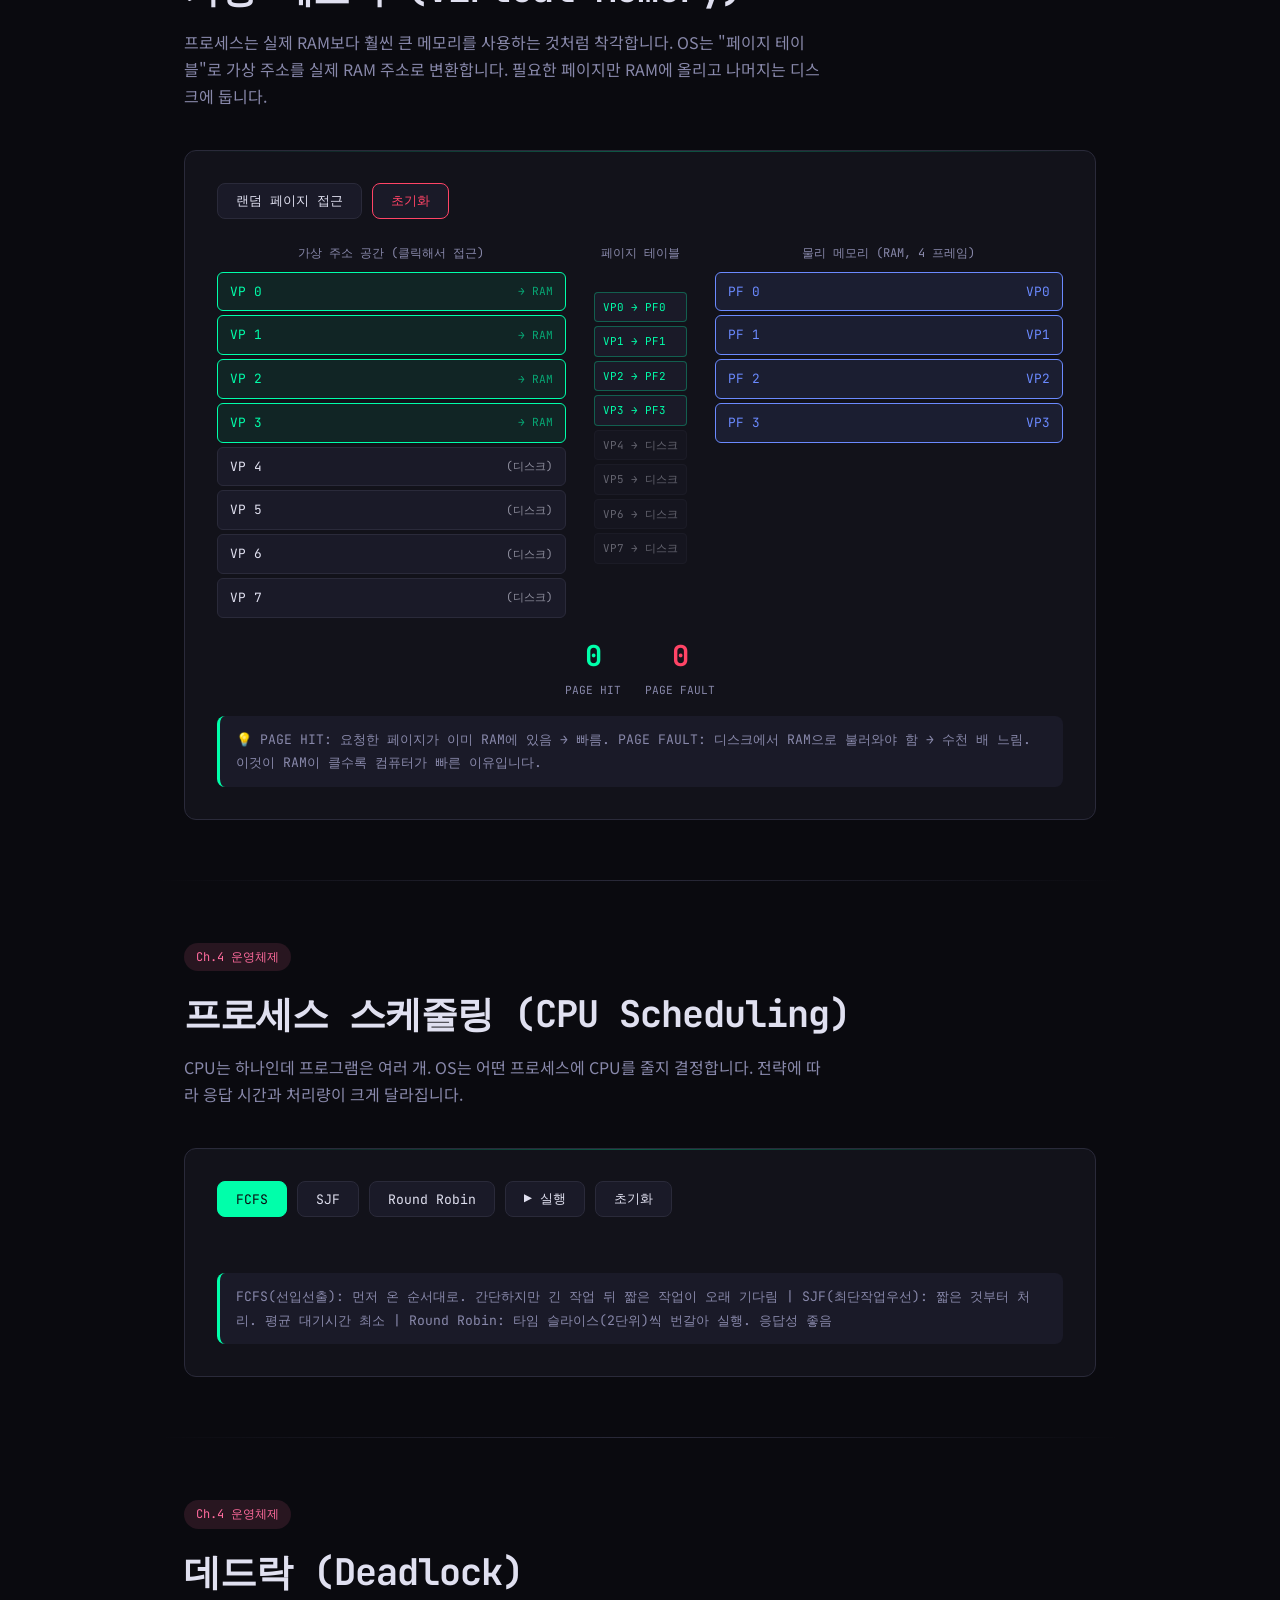
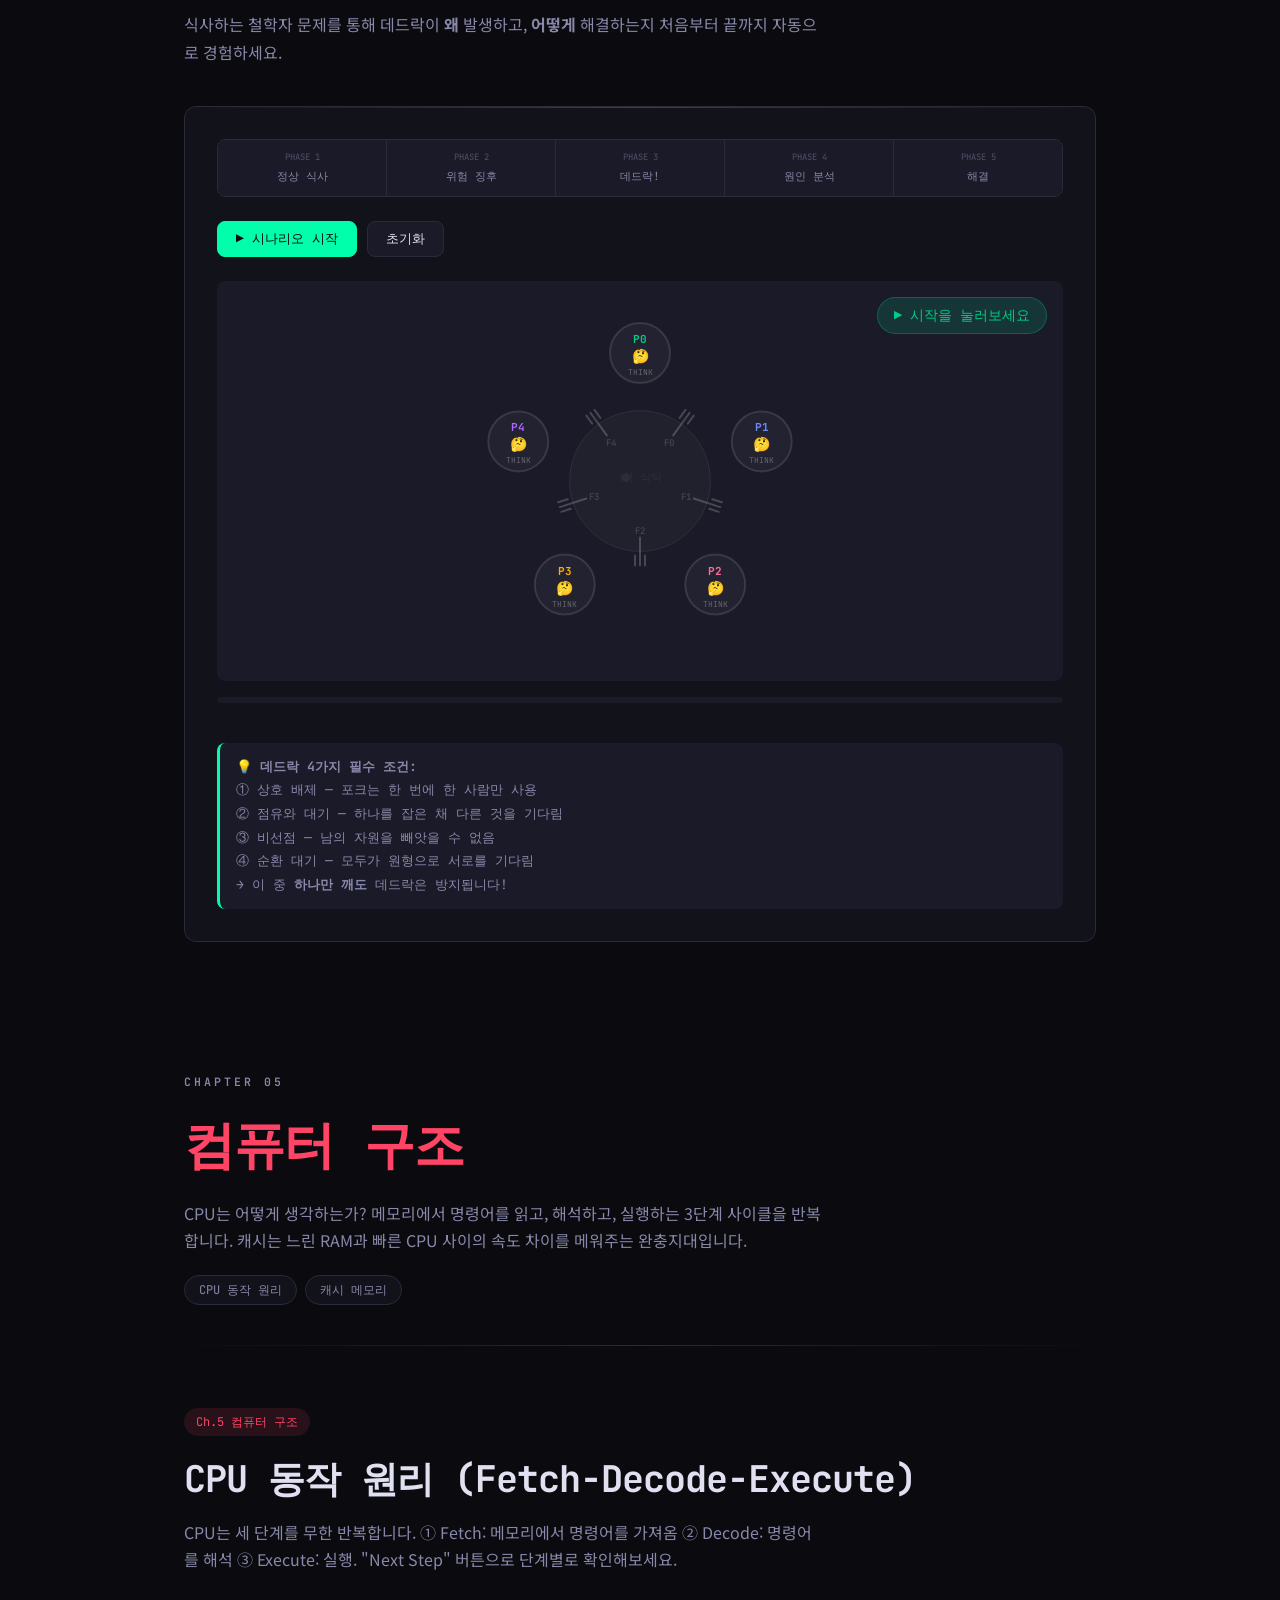
==== commit 13c09f79: "feat: 정렬 알고리즘 배열 값 실시간 표시 (교환마다 숫자 업데이트)" ====
--- a/index.html
+++ b/index.html
@@ -147,6 +147,11 @@
 .sort-speed{display:flex;align-items:center;gap:10px;font-family:'JetBrains Mono',monospace;font-size:0.8rem;color:var(--text-dim);}
 .sort-speed input[type=range]{-webkit-appearance:none;width:120px;height:4px;background:var(--border);border-radius:2px;outline:none;}
 .sort-speed input[type=range]::-webkit-slider-thumb{-webkit-appearance:none;width:14px;height:14px;background:var(--accent);border-radius:50%;cursor:pointer;}
+.sort-array-view{display:flex;flex-wrap:wrap;gap:3px;margin-top:10px;justify-content:center;}
+.sarr-cell{font-family:'JetBrains Mono',monospace;font-size:0.72rem;min-width:26px;padding:2px 4px;text-align:center;border:1px solid var(--border);border-radius:4px;background:var(--surface2);transition:background 0.15s,border-color 0.15s,color 0.15s;}
+.sarr-cell.comparing{border-color:var(--accent4);background:rgba(255,217,61,0.2);color:var(--accent4);}
+.sarr-cell.swapping{border-color:var(--accent2);background:rgba(255,107,157,0.25);color:var(--accent2);}
+.sarr-cell.sorted{border-color:var(--accent);background:rgba(0,255,170,0.1);color:var(--accent);}
 /* STACK & QUEUE */
 .ds-container{display:flex;gap:40px;flex-wrap:wrap;justify-content:center;}
 .ds-panel{flex:1;min-width:280px;max-width:400px;}
@@ -687,6 +692,7 @@
       <div class="sort-speed">🏎️<input type="range" id="sortSpeed" min="1" max="100" value="50"></div>
     </div>
     <div class="sort-bars" id="sortBars"></div>
+    <div class="sort-array-view" id="sortArrayView"></div>
     <div class="info-text" id="sortInfo">정렬 알고리즘을 선택하세요. 노란색=비교중, 분홍=교환중, 초록=정렬완료</div>
   </div>
 </section>
@@ -1276,8 +1282,12 @@
 
 // ===== SORTING =====
 let sA=[],sR=false;
-function initSort(){sA=Array.from({length:50},()=>Math.random()*0.9+0.1);rSB();}
-function rSB(c=[],s=[],d=[]){document.getElementById('sortBars').innerHTML=sA.map((v,i)=>{let cl='sort-bar';if(d.includes(i))cl+=' sorted';else if(s.includes(i))cl+=' swapping';else if(c.includes(i))cl+=' comparing';return`<div class="${cl}" style="height:${v*100}%"></div>`;}).join('');}
+function initSort(){sA=Array.from({length:30},()=>Math.floor(Math.random()*90)+5);rSB();}
+function rSB(c=[],s=[],d=[]){
+  const mx=Math.max(...sA);
+  document.getElementById('sortBars').innerHTML=sA.map((v,i)=>{let cl='sort-bar';if(d.includes(i))cl+=' sorted';else if(s.includes(i))cl+=' swapping';else if(c.includes(i))cl+=' comparing';return`<div class="${cl}" style="height:${(v/mx)*100}%"></div>`;}).join('');
+  document.getElementById('sortArrayView').innerHTML=sA.map((v,i)=>{let cl='sarr-cell';if(d.includes(i))cl+=' sorted';else if(s.includes(i))cl+=' swapping';else if(c.includes(i))cl+=' comparing';return`<span class="${cl}">${v}</span>`;}).join('');
+}
 function gD(){return 200-document.getElementById('sortSpeed').value*1.8;}
 const sl=ms=>new Promise(r=>setTimeout(r,ms));
 function resetSort(){sR=false;initSort();document.getElementById('sortInfo').textContent='정렬 알고리즘을 선택하세요. 노란색=비교중, 분홍=교환중, 초록=정렬완료';}
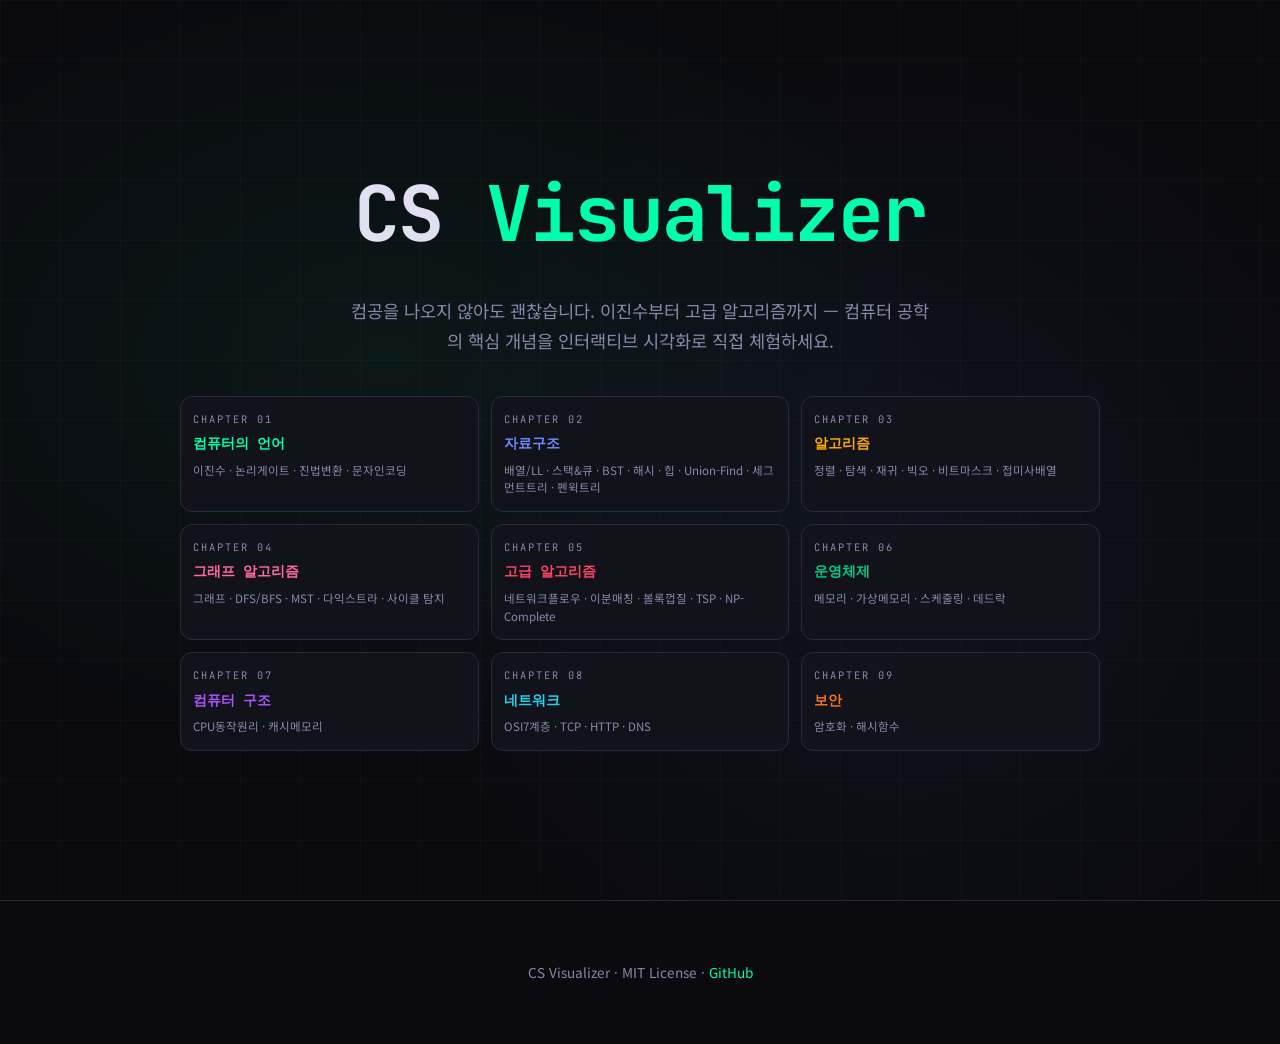
==== commit 7693b70a: "feat: 멀티페이지 구조로 전환 + 9챕터 24→38개 인터랙티브 섹션 구조 변경: - index.html → 랜딩 페이지 (9챕터 카드) - style.css → 공유 CSS " ====
--- a/index.html
+++ b/index.html
@@ -5,1616 +5,68 @@
 <meta name="viewport" content="width=device-width, initial-scale=1.0">
 <title>CS Visualizer — 컴퓨터 공학 개념 시각화</title>
 <link href="https://fonts.googleapis.com/css2?family=JetBrains+Mono:wght@300;400;500;600;700&family=Noto+Sans+KR:wght@300;400;500;700&display=swap" rel="stylesheet">
+<link rel="stylesheet" href="style.css">
 <style>
-:root{--bg:#0a0a0f;--surface:#12121a;--surface2:#1a1a28;--border:#2a2a3a;--text:#e0e0f0;--text-dim:#8888aa;--accent:#00ffaa;--accent2:#ff6b9d;--accent3:#6b8aff;--accent4:#ffaa00;--danger:#ff4466;--success:#00cc88;--glow:0 0 20px rgba(0,255,170,0.15);--radius:12px;}
-*{margin:0;padding:0;box-sizing:border-box;}html{scroll-behavior:smooth;}
-body{background:var(--bg);color:var(--text);font-family:'Noto Sans KR',sans-serif;line-height:1.7;overflow-x:hidden;}
-code,.mono{font-family:'JetBrains Mono',monospace;}
-.hero{min-height:100vh;display:flex;flex-direction:column;align-items:center;justify-content:center;text-align:center;position:relative;overflow:hidden;}
-.hero::before{content:'';position:absolute;inset:0;background:radial-gradient(ellipse 600px 400px at 30% 40%,rgba(0,255,170,0.06),transparent),radial-gradient(ellipse 500px 500px at 70% 60%,rgba(107,138,255,0.06),transparent);}
-.hero-grid{position:absolute;inset:0;background-image:linear-gradient(rgba(255,255,255,0.02) 1px,transparent 1px),linear-gradient(90deg,rgba(255,255,255,0.02) 1px,transparent 1px);background-size:60px 60px;animation:gridMove 20s linear infinite;}
-@keyframes gridMove{0%{transform:translate(0,0)}100%{transform:translate(60px,60px)}}
-.hero h1{font-family:'JetBrains Mono',monospace;font-size:clamp(2.5rem,6vw,5rem);font-weight:700;letter-spacing:-2px;position:relative;z-index:1;}
-.hero h1 span{color:var(--accent);}
-.hero>p{font-size:1.1rem;color:var(--text-dim);margin-top:1rem;position:relative;z-index:1;max-width:620px;padding:0 20px;}
-.chapter-nav{display:grid;grid-template-columns:repeat(4,1fr);gap:10px;margin-top:2.5rem;position:relative;z-index:1;padding:0 20px;max-width:860px;width:100%;}
-.ch-card{background:var(--surface);border:1px solid var(--border);border-radius:var(--radius);padding:14px 12px;text-decoration:none;transition:all 0.25s;text-align:left;}
-.ch-card:hover{transform:translateY(-3px);box-shadow:0 8px 24px rgba(0,0,0,0.4);}
-.ch-card-num{font-family:'JetBrains Mono',monospace;font-size:0.65rem;color:var(--text-dim);letter-spacing:2px;margin-bottom:4px;}
-.ch-card-name{font-family:'JetBrains Mono',monospace;font-size:0.88rem;font-weight:700;margin-bottom:6px;}
-.ch-card-topics{font-size:0.72rem;color:var(--text-dim);line-height:1.5;}
-.ch1 .ch-card-name{color:var(--accent);}.ch1:hover{border-color:var(--accent);}
-.ch2 .ch-card-name{color:var(--accent3);}.ch2:hover{border-color:var(--accent3);}
-.ch3 .ch-card-name{color:var(--accent4);}.ch3:hover{border-color:var(--accent4);}
-.ch4 .ch-card-name{color:var(--accent2);}.ch4:hover{border-color:var(--accent2);}
-.ch5 .ch-card-name{color:var(--danger);}.ch5:hover{border-color:var(--danger);}
-.ch6 .ch-card-name{color:var(--success);}.ch6:hover{border-color:var(--success);}
-.ch7 .ch-card-name{color:#a855f7;}.ch7:hover{border-color:#a855f7;}
-.chapter-banner{max-width:960px;margin:0 auto;padding:70px 24px 40px;}
-.chapter-banner .ch-num{font-family:'JetBrains Mono',monospace;font-size:0.72rem;font-weight:600;letter-spacing:3px;color:var(--text-dim);margin-bottom:10px;}
-.chapter-banner h2{font-family:'JetBrains Mono',monospace;font-size:clamp(2rem,5vw,3.2rem);font-weight:700;letter-spacing:-1px;margin-bottom:12px;}
-.chapter-banner .ch-desc{color:var(--text-dim);font-size:1rem;max-width:640px;margin-bottom:20px;}
-.chapter-banner .ch-pills{display:flex;flex-wrap:wrap;gap:8px;}
-.chapter-banner .ch-pills span{font-family:'JetBrains Mono',monospace;font-size:0.75rem;padding:4px 14px;border-radius:100px;background:var(--surface);border:1px solid var(--border);color:var(--text-dim);}
-.cb1 h2{color:var(--accent);}.cb2 h2{color:var(--accent3);}.cb3 h2{color:var(--accent4);}
-.cb4 h2{color:var(--accent2);}.cb5 h2{color:var(--danger);}.cb6 h2{color:var(--success);}.cb7 h2{color:#a855f7;}
-section{max-width:960px;margin:0 auto;padding:60px 24px;}
-.section-header{margin-bottom:2.5rem;}
-.section-header .tag{display:inline-flex;align-items:center;gap:6px;font-family:'JetBrains Mono',monospace;font-size:0.75rem;padding:4px 12px;border-radius:100px;margin-bottom:12px;}
-.tag-ch1{background:rgba(0,255,170,0.12);color:var(--accent);}
-.tag-ch2{background:rgba(107,138,255,0.12);color:var(--accent3);}
-.tag-ch3{background:rgba(255,170,0,0.12);color:var(--accent4);}
-.tag-ch4{background:rgba(255,107,157,0.12);color:var(--accent2);}
-.tag-ch5{background:rgba(255,68,102,0.12);color:var(--danger);}
-.tag-ch6{background:rgba(0,204,136,0.12);color:var(--success);}
-.tag-ch7{background:rgba(168,85,247,0.12);color:#a855f7;}
-.section-header h2{font-family:'JetBrains Mono',monospace;font-size:clamp(1.6rem,4vw,2.3rem);font-weight:700;letter-spacing:-1px;}
-.section-header p{color:var(--text-dim);margin-top:8px;font-size:1rem;max-width:640px;}
-.viz-box{background:var(--surface);border:1px solid var(--border);border-radius:var(--radius);padding:32px;margin-top:1.5rem;position:relative;overflow:hidden;}
-.viz-box::before{content:'';position:absolute;top:0;left:0;right:0;height:1px;background:linear-gradient(90deg,transparent,var(--accent),transparent);opacity:0.3;}
-.controls{display:flex;flex-wrap:wrap;gap:10px;margin-bottom:24px;}
-.btn{font-family:'JetBrains Mono',monospace;font-size:0.82rem;padding:8px 18px;border:1px solid var(--border);border-radius:8px;background:var(--surface2);color:var(--text);cursor:pointer;transition:all 0.2s;user-select:none;}
-.btn:hover{border-color:var(--accent);color:var(--accent);background:rgba(0,255,170,0.05);}
-.btn.active{border-color:var(--accent);color:var(--bg);background:var(--accent);}
-.btn.danger{border-color:var(--danger);color:var(--danger);}
-.btn.danger:hover{background:var(--danger);color:#fff;}
-.btn:disabled{opacity:0.3;cursor:not-allowed;pointer-events:none;}
-canvas{display:block;width:100%;border-radius:8px;}
-.info-text{font-family:'JetBrains Mono',monospace;font-size:0.82rem;color:var(--text-dim);margin-top:16px;padding:12px 16px;background:var(--surface2);border-radius:8px;border-left:3px solid var(--accent);line-height:1.8;}
-/* BINARY */
-.binary-display{display:flex;gap:8px;justify-content:center;flex-wrap:wrap;margin:24px 0;}
-.bit-cell{width:64px;height:80px;display:flex;flex-direction:column;align-items:center;justify-content:center;background:var(--surface2);border:2px solid var(--border);border-radius:10px;cursor:pointer;transition:all 0.25s;user-select:none;}
-.bit-cell:hover{border-color:var(--accent);transform:translateY(-2px);}
-.bit-cell.on{border-color:var(--accent);background:rgba(0,255,170,0.1);box-shadow:0 0 20px rgba(0,255,170,0.15);}
-.bit-cell .bit-val{font-family:'JetBrains Mono',monospace;font-size:1.8rem;font-weight:700;color:var(--text-dim);transition:all 0.25s;}
-.bit-cell.on .bit-val{color:var(--accent);}
-.bit-cell .bit-weight{font-family:'JetBrains Mono',monospace;font-size:0.6rem;color:var(--text-dim);margin-top:4px;}
-.decimal-result{text-align:center;font-family:'JetBrains Mono',monospace;font-size:2rem;color:var(--accent);margin-top:16px;}
-.decimal-result small{font-size:0.9rem;color:var(--text-dim);}
-/* LOGIC GATES */
-.gate-container{display:flex;flex-direction:column;gap:20px;align-items:center;}
-.gate-row{display:flex;align-items:center;gap:20px;flex-wrap:wrap;justify-content:center;}
-.gate-input{width:56px;height:56px;display:flex;align-items:center;justify-content:center;font-family:'JetBrains Mono',monospace;font-size:1.4rem;font-weight:700;border:2px solid var(--border);border-radius:50%;cursor:pointer;transition:all 0.25s;user-select:none;}
-.gate-input.on{border-color:var(--accent);background:rgba(0,255,170,0.15);color:var(--accent);box-shadow:0 0 16px rgba(0,255,170,0.2);}
-.gate-symbol{font-family:'JetBrains Mono',monospace;font-size:1rem;font-weight:600;padding:10px 20px;background:var(--surface2);border:1px solid var(--border);border-radius:8px;min-width:80px;text-align:center;}
-.gate-output{width:56px;height:56px;display:flex;align-items:center;justify-content:center;font-family:'JetBrains Mono',monospace;font-size:1.4rem;font-weight:700;border:2px solid var(--border);border-radius:50%;transition:all 0.3s;}
-.gate-output.on{border-color:var(--accent2);background:rgba(255,107,157,0.15);color:var(--accent2);box-shadow:0 0 16px rgba(255,107,157,0.2);}
-/* NUMCONV */
-.numconv-row{display:grid;grid-template-columns:1fr auto 1fr;gap:16px;align-items:start;margin-bottom:20px;}
-.numconv-input-group{display:flex;gap:8px;align-items:center;}
-.numconv-input{background:var(--surface2);border:1px solid var(--border);border-radius:8px;color:var(--text);font-family:'JetBrains Mono',monospace;font-size:1.1rem;padding:10px 14px;width:200px;outline:none;}
-.numconv-input:focus{border-color:var(--accent);}
-.numconv-select{background:var(--surface2);border:1px solid var(--border);border-radius:8px;color:var(--text);font-family:'JetBrains Mono',monospace;font-size:0.82rem;padding:10px 12px;outline:none;cursor:pointer;}
-.numconv-grid{display:grid;grid-template-columns:repeat(2,1fr);gap:12px;margin-top:16px;}
-.numconv-card{background:var(--surface2);border:1px solid var(--border);border-radius:10px;padding:16px 20px;transition:all 0.2s;}
-.numconv-card.highlight{border-color:var(--accent);background:rgba(0,255,170,0.05);}
-.numconv-base{font-family:'JetBrains Mono',monospace;font-size:0.72rem;color:var(--text-dim);margin-bottom:6px;}
-.numconv-value{font-family:'JetBrains Mono',monospace;font-size:1.3rem;color:var(--accent);word-break:break-all;min-height:28px;}
-.numconv-arrow{font-family:'JetBrains Mono',monospace;font-size:1.5rem;color:var(--text-dim);text-align:center;padding-top:20px;}
-.color-preview{height:48px;border-radius:8px;margin-top:12px;transition:background 0.3s;display:flex;align-items:center;justify-content:center;font-family:'JetBrains Mono',monospace;font-size:0.82rem;border:1px solid var(--border);}
-/* ENCODING */
-.enc-input{background:var(--surface2);border:1px solid var(--border);border-radius:8px;color:var(--text);font-family:'JetBrains Mono',monospace;font-size:1rem;padding:10px 14px;width:100%;outline:none;margin-bottom:16px;}
-.enc-input:focus{border-color:var(--accent);}
-.enc-display{display:flex;flex-wrap:wrap;gap:8px;min-height:100px;}
-.enc-char-card{background:var(--surface2);border:1px solid var(--border);border-radius:8px;padding:12px 14px;text-align:center;min-width:90px;animation:fadeIn 0.2s;}
-@keyframes fadeIn{from{opacity:0;transform:scale(0.9)}to{opacity:1;transform:scale(1)}}
-.enc-glyph{font-size:1.8rem;color:var(--accent);margin-bottom:6px;min-height:2rem;font-family:'JetBrains Mono',monospace;}
-.enc-row{font-family:'JetBrains Mono',monospace;font-size:0.68rem;color:var(--text-dim);margin-top:2px;}
-.enc-row span{color:var(--text);}
-/* LINKED LIST */
-.ll-compare{display:grid;grid-template-columns:1fr 1fr;gap:20px;margin-bottom:16px;}
-.ll-panel-title{font-family:'JetBrains Mono',monospace;font-size:0.9rem;font-weight:600;margin-bottom:10px;display:flex;align-items:center;gap:8px;}
-.arr-visual{display:flex;gap:3px;flex-wrap:wrap;min-height:56px;align-items:center;padding:8px 0;}
-.arr-cell{width:46px;height:46px;display:flex;flex-direction:column;align-items:center;justify-content:center;background:rgba(107,138,255,0.12);border:1px solid rgba(107,138,255,0.4);border-radius:6px;font-family:'JetBrains Mono',monospace;font-size:0.9rem;color:var(--accent3);transition:all 0.3s;}
-.arr-cell.highlight{background:rgba(107,138,255,0.3);border-color:var(--accent3);transform:scale(1.1);}
-.arr-idx{font-size:0.5rem;color:var(--text-dim);}
-.ll-visual{display:flex;flex-wrap:wrap;gap:0;min-height:56px;align-items:center;padding:8px 0;}
-.ll-node{display:flex;align-items:center;}
-.ll-val-box{width:46px;height:46px;display:flex;align-items:center;justify-content:center;background:rgba(0,255,170,0.08);border:1px solid rgba(0,255,170,0.3);border-radius:6px 0 0 6px;font-family:'JetBrains Mono',monospace;font-size:0.9rem;color:var(--accent);transition:all 0.3s;}
-.ll-ptr-box{width:28px;height:46px;display:flex;align-items:center;justify-content:center;background:rgba(0,255,170,0.04);border:1px solid rgba(0,255,170,0.2);border-radius:0 6px 6px 0;font-size:0.7rem;color:var(--text-dim);}
-.ll-arrow{font-family:'JetBrains Mono',monospace;font-size:0.9rem;color:var(--text-dim);padding:0 3px;}
-.ll-null{font-family:'JetBrains Mono',monospace;font-size:0.75rem;color:var(--text-dim);padding-left:6px;opacity:0.5;}
-.ll-node.highlight .ll-val-box{background:rgba(0,255,170,0.25);border-color:var(--accent);}
-.complexity-row{display:flex;gap:8px;margin-top:12px;flex-wrap:wrap;}
-.complexity-badge{font-family:'JetBrains Mono',monospace;font-size:0.72rem;padding:4px 10px;border-radius:100px;border:1px solid var(--border);color:var(--text-dim);}
-.complexity-badge.fast{border-color:var(--accent);color:var(--accent);background:rgba(0,255,170,0.08);}
-.complexity-badge.slow{border-color:var(--danger);color:var(--danger);background:rgba(255,68,102,0.08);}
-/* BST */
-.bst-controls{display:flex;gap:8px;margin-bottom:16px;flex-wrap:wrap;}
-.bst-input{background:var(--surface2);border:1px solid var(--border);border-radius:8px;color:var(--text);font-family:'JetBrains Mono',monospace;font-size:0.9rem;padding:8px 12px;width:100px;outline:none;}
-.bst-input:focus{border-color:var(--accent);}
-.bst-info{font-family:'JetBrains Mono',monospace;font-size:0.8rem;color:var(--text-dim);margin-top:8px;min-height:20px;}
-/* HASH TABLE */
-.ht-inputs{display:flex;gap:8px;margin-bottom:16px;flex-wrap:wrap;}
-.ht-input{background:var(--surface2);border:1px solid var(--border);border-radius:8px;color:var(--text);font-family:'JetBrains Mono',monospace;font-size:0.85rem;padding:8px 12px;width:130px;outline:none;}
-.ht-input:focus{border-color:var(--accent);}
-.ht-visual{display:flex;flex-direction:column;gap:4px;margin-top:8px;}
-.ht-bucket{display:flex;align-items:center;gap:8px;padding:8px 12px;background:var(--surface2);border:1px solid var(--border);border-radius:6px;transition:all 0.35s;}
-.ht-bucket.ht-highlight{border-color:var(--accent);background:rgba(0,255,170,0.06);box-shadow:0 0 12px rgba(0,255,170,0.1);}
-.ht-idx{font-family:'JetBrains Mono',monospace;font-size:0.78rem;color:var(--text-dim);width:22px;flex-shrink:0;}
-.ht-chain{display:flex;align-items:center;gap:4px;flex-wrap:wrap;min-height:24px;}
-.ht-entry{display:flex;align-items:center;gap:3px;background:rgba(0,255,170,0.1);border:1px solid rgba(0,255,170,0.25);border-radius:4px;padding:3px 8px;}
-.ht-key{font-family:'JetBrains Mono',monospace;font-size:0.75rem;color:var(--accent);}
-.ht-sep{color:var(--text-dim);font-size:0.8rem;}
-.ht-val{font-family:'JetBrains Mono',monospace;font-size:0.75rem;color:var(--text);}
-.ht-link{font-family:'JetBrains Mono',monospace;font-size:0.8rem;color:var(--text-dim);padding:0 2px;}
-.ht-empty{font-family:'JetBrains Mono',monospace;font-size:0.72rem;color:var(--text-dim);opacity:0.35;}
-.ht-formula{background:var(--surface2);border:1px solid var(--border);border-radius:8px;padding:10px 16px;margin-top:10px;font-family:'JetBrains Mono',monospace;font-size:0.82rem;color:var(--text-dim);text-align:center;}
-/* SORTING */
-.sort-bars{display:flex;align-items:flex-end;gap:3px;height:260px;padding:0 4px;}
-.sort-bar{flex:1;background:var(--accent3);border-radius:3px 3px 0 0;transition:height 0.15s,background 0.15s;min-width:4px;}
-.sort-bar.comparing{background:var(--accent4);}.sort-bar.swapping{background:var(--accent2);}.sort-bar.sorted{background:var(--accent);}
-.sort-speed{display:flex;align-items:center;gap:10px;font-family:'JetBrains Mono',monospace;font-size:0.8rem;color:var(--text-dim);}
-.sort-speed input[type=range]{-webkit-appearance:none;width:120px;height:4px;background:var(--border);border-radius:2px;outline:none;}
-.sort-speed input[type=range]::-webkit-slider-thumb{-webkit-appearance:none;width:14px;height:14px;background:var(--accent);border-radius:50%;cursor:pointer;}
-.sort-array-view{display:flex;flex-wrap:wrap;gap:3px;margin-top:10px;justify-content:center;}
-.sarr-cell{font-family:'JetBrains Mono',monospace;font-size:0.72rem;min-width:26px;padding:2px 4px;text-align:center;border:1px solid var(--border);border-radius:4px;background:var(--surface2);transition:background 0.15s,border-color 0.15s,color 0.15s;}
-.sarr-cell.comparing{border-color:var(--accent4);background:rgba(255,217,61,0.2);color:var(--accent4);}
-.sarr-cell.swapping{border-color:var(--accent2);background:rgba(255,107,157,0.25);color:var(--accent2);}
-.sarr-cell.sorted{border-color:var(--accent);background:rgba(0,255,170,0.1);color:var(--accent);}
-/* STACK & QUEUE */
-.ds-container{display:flex;gap:40px;flex-wrap:wrap;justify-content:center;}
-.ds-panel{flex:1;min-width:280px;max-width:400px;}
-.ds-panel h3{font-family:'JetBrains Mono',monospace;font-size:1.1rem;margin-bottom:16px;display:flex;align-items:center;gap:8px;}
-.ds-visual{min-height:300px;background:var(--surface2);border:1px solid var(--border);border-radius:8px;padding:16px;display:flex;flex-direction:column;gap:6px;}
-.ds-item{padding:10px 16px;font-family:'JetBrains Mono',monospace;font-size:0.9rem;border-radius:6px;animation:itemIn 0.3s ease-out;display:flex;justify-content:space-between;align-items:center;}
-.ds-item .idx{font-size:0.7rem;opacity:0.5;}
-@keyframes itemIn{from{opacity:0;transform:translateX(-20px)}to{opacity:1;transform:translateX(0)}}
-.stack-item{background:rgba(107,138,255,0.15);border:1px solid rgba(107,138,255,0.3);color:var(--accent3);}
-.queue-item{background:rgba(255,170,0,0.12);border:1px solid rgba(255,170,0,0.3);color:var(--accent4);}
-.ds-controls{display:flex;gap:8px;margin-top:12px;}
-.ds-empty{color:var(--text-dim);font-family:'JetBrains Mono',monospace;font-size:0.8rem;text-align:center;padding:40px;opacity:0.5;}
-/* SEARCH */
-.search-grid{display:grid;grid-template-columns:1fr 1fr;gap:24px;}
-.search-label{font-family:'JetBrains Mono',monospace;font-size:0.8rem;color:var(--text-dim);margin-bottom:8px;}
-.search-arr{display:flex;gap:3px;flex-wrap:wrap;min-height:40px;}
-.search-cell{width:34px;height:34px;display:flex;align-items:center;justify-content:center;font-family:'JetBrains Mono',monospace;font-size:0.75rem;background:var(--surface2);border:1px solid var(--border);border-radius:4px;transition:all 0.2s;}
-.search-cell.cur{border-color:var(--accent4);background:rgba(255,170,0,0.2);color:var(--accent4);}
-.search-cell.found{border-color:var(--accent);background:rgba(0,255,170,0.2);color:var(--accent);}
-.search-cell.range{border-color:var(--accent3);background:rgba(107,138,255,0.1);}
-.search-cell.mid{border-color:var(--accent2);background:rgba(255,107,157,0.25);color:var(--accent2);}
-.search-cell.out{opacity:0.2;}
-.search-steps{font-family:'JetBrains Mono',monospace;font-size:2rem;font-weight:700;color:var(--accent);text-align:center;margin-top:10px;}
-.search-steps small{font-size:0.8rem;color:var(--text-dim);}
-.search-input-row{display:flex;gap:8px;margin-bottom:16px;align-items:center;flex-wrap:wrap;}
-.search-input{background:var(--surface2);border:1px solid var(--border);border-radius:8px;color:var(--text);font-family:'JetBrains Mono',monospace;font-size:0.9rem;padding:8px 12px;width:80px;outline:none;}
-.search-input:focus{border-color:var(--accent);}
-/* RECURSION */
-.recursion-controls{display:flex;gap:12px;align-items:center;margin-bottom:16px;flex-wrap:wrap;}
-.recursion-n-display{font-family:'JetBrains Mono',monospace;font-size:1rem;color:var(--accent);}
-.recursion-stack-visual{display:flex;flex-direction:column-reverse;gap:4px;margin-top:12px;}
-.call-frame{background:var(--surface2);border:1px solid var(--border);border-left:3px solid var(--accent3);border-radius:0 8px 8px 0;padding:10px 16px;font-family:'JetBrains Mono',monospace;font-size:0.82rem;display:flex;justify-content:space-between;align-items:center;animation:fadeSlideIn 0.3s ease-out;}
-.call-frame.base-case{border-left-color:var(--accent);}
-.call-fn{color:var(--accent3);}.call-frame.base-case .call-fn{color:var(--accent);}
-.call-result{color:var(--text-dim);font-size:0.75rem;}
-@keyframes fadeSlideIn{from{opacity:0;transform:translateY(6px)}to{opacity:1;transform:translateY(0)}}
-/* BIG-O */
-.bigo-legend{display:flex;flex-wrap:wrap;gap:14px;margin-top:14px;}
-.bigo-item{display:flex;align-items:center;gap:6px;font-family:'JetBrains Mono',monospace;font-size:0.78rem;}
-.bigo-dot{width:12px;height:12px;border-radius:50%;}
-.bigo-n-display{font-family:'JetBrains Mono',monospace;font-size:0.82rem;color:var(--text-dim);margin-left:auto;}
-/* MEMORY */
-.memory-grid{display:grid;grid-template-columns:repeat(16,1fr);gap:2px;margin:20px 0;}
-.mem-cell{aspect-ratio:1;border-radius:3px;background:var(--surface2);border:1px solid var(--border);transition:all 0.3s;display:flex;align-items:center;justify-content:center;font-family:'JetBrains Mono',monospace;font-size:0.55rem;color:transparent;}
-.mem-cell.allocated{color:rgba(0,0,0,0.5);font-weight:600;}
-.mem-legend{display:flex;gap:16px;flex-wrap:wrap;margin-top:12px;}
-.mem-legend-item{display:flex;align-items:center;gap:6px;font-family:'JetBrains Mono',monospace;font-size:0.75rem;color:var(--text-dim);}
-.mem-legend-color{width:14px;height:14px;border-radius:3px;}
-/* VIRTUAL MEMORY */
-.vm-layout{display:grid;grid-template-columns:1fr auto 1fr;gap:20px;align-items:start;margin-top:12px;}
-.vm-col-title{font-family:'JetBrains Mono',monospace;font-size:0.75rem;color:var(--text-dim);text-align:center;margin-bottom:8px;}
-.vm-pages{display:flex;flex-direction:column;gap:4px;}
-.vm-page{padding:8px 12px;border-radius:6px;border:1px solid var(--border);background:var(--surface2);cursor:pointer;display:flex;align-items:center;justify-content:space-between;font-family:'JetBrains Mono',monospace;font-size:0.8rem;transition:all 0.25s;}
-.vm-page:hover{border-color:var(--accent3);background:rgba(107,138,255,0.06);}
-.vm-page.present{border-color:var(--accent);background:rgba(0,255,170,0.08);color:var(--accent);}
-.vm-page.accessing{animation:pagePulse 0.4s ease;}
-@keyframes pagePulse{0%,100%{transform:scale(1)}50%{transform:scale(1.04)}}
-.vm-pt{display:flex;flex-direction:column;gap:4px;padding:0 8px;}
-.vm-pt-title{font-family:'JetBrains Mono',monospace;font-size:0.65rem;color:var(--text-dim);text-align:center;margin-bottom:4px;}
-.vm-pt-row{font-family:'JetBrains Mono',monospace;font-size:0.68rem;padding:5px 8px;border-radius:4px;background:var(--surface2);border:1px solid var(--border);display:flex;gap:6px;white-space:nowrap;}
-.vm-pt-row.mapped{border-color:rgba(0,255,170,0.3);color:var(--accent);}
-.vm-pt-row.unmapped{opacity:0.4;}
-.vm-frames{display:flex;flex-direction:column;gap:4px;}
-.vm-frame{padding:8px 12px;border-radius:6px;border:1px solid var(--border);background:var(--surface2);display:flex;align-items:center;justify-content:space-between;font-family:'JetBrains Mono',monospace;font-size:0.8rem;transition:all 0.3s;}
-.vm-frame.occupied{border-color:var(--accent3);background:rgba(107,138,255,0.1);color:var(--accent3);}
-.vm-frame.hit{border-color:var(--accent);background:rgba(0,255,170,0.15);color:var(--accent);animation:pagePulse 0.3s;}
-.vm-frame.fault{border-color:var(--danger);background:rgba(255,68,102,0.1);animation:pagePulse 0.3s;}
-.vm-stats{display:flex;gap:24px;justify-content:center;margin-top:14px;}
-.vm-stat{text-align:center;}
-.vm-stat-val{font-family:'JetBrains Mono',monospace;font-size:1.8rem;font-weight:700;}
-.vm-stat-label{font-family:'JetBrains Mono',monospace;font-size:0.7rem;color:var(--text-dim);}
-.vm-stat.hit-stat .vm-stat-val{color:var(--accent);}
-.vm-stat.fault-stat .vm-stat-val{color:var(--danger);}
-/* SCHEDULING */
-.process-timeline{display:flex;flex-direction:column;gap:12px;margin-top:20px;}
-.process-row{display:flex;align-items:center;gap:12px;}
-.process-label{font-family:'JetBrains Mono',monospace;font-size:0.82rem;width:40px;flex-shrink:0;}
-.process-track{flex:1;height:36px;background:var(--surface2);border-radius:6px;position:relative;overflow:hidden;}
-.process-block{position:absolute;top:3px;bottom:3px;border-radius:4px;display:flex;align-items:center;justify-content:center;font-family:'JetBrains Mono',monospace;font-size:0.7rem;color:rgba(0,0,0,0.7);font-weight:600;}
-.process-info{display:flex;gap:20px;flex-wrap:wrap;margin-top:16px;font-family:'JetBrains Mono',monospace;font-size:0.8rem;}
-.process-stat{display:flex;align-items:center;gap:6px;}
-.process-dot{width:10px;height:10px;border-radius:50%;}
-/* DEADLOCK */
-.deadlock-canvas-wrap{position:relative;background:var(--surface2);border-radius:8px;overflow:hidden;}
-.deadlock-status{position:absolute;top:16px;right:16px;font-family:'JetBrains Mono',monospace;font-size:0.85rem;padding:6px 16px;border-radius:100px;z-index:5;transition:all 0.3s;}
-.deadlock-status.safe{background:rgba(0,204,136,0.15);color:var(--success);border:1px solid rgba(0,204,136,0.3);}
-.deadlock-status.warning{background:rgba(255,170,0,0.15);color:var(--accent4);border:1px solid rgba(255,170,0,0.3);}
-.deadlock-status.deadlocked{background:rgba(255,68,102,0.15);color:var(--danger);border:1px solid rgba(255,68,102,0.3);animation:pulse 1.5s ease-in-out infinite;}
-.deadlock-status.resolving{background:rgba(107,138,255,0.15);color:var(--accent3);border:1px solid rgba(107,138,255,0.3);}
-@keyframes pulse{0%,100%{box-shadow:0 0 0 0 rgba(255,68,102,0.3)}50%{box-shadow:0 0 20px 4px rgba(255,68,102,0.2)}}
-.narration-log{margin-top:20px;max-height:340px;overflow-y:auto;scroll-behavior:smooth;}
-.narration-log::-webkit-scrollbar{width:4px;}
-.narration-log::-webkit-scrollbar-thumb{background:var(--border);border-radius:2px;}
-.narration-entry{display:flex;gap:12px;padding:10px 14px;border-radius:8px;margin-bottom:6px;font-family:'JetBrains Mono',monospace;font-size:0.8rem;line-height:1.7;animation:fadeSlideIn 0.4s ease-out;border-left:3px solid transparent;}
-.narration-entry.normal{background:rgba(0,204,136,0.05);border-left-color:var(--success);color:var(--text-dim);}
-.narration-entry.warning{background:rgba(255,170,0,0.07);border-left-color:var(--accent4);color:var(--accent4);}
-.narration-entry.danger{background:rgba(255,68,102,0.07);border-left-color:var(--danger);color:var(--danger);}
-.narration-entry.info{background:rgba(107,138,255,0.07);border-left-color:var(--accent3);color:var(--accent3);}
-.narration-entry.resolve{background:rgba(0,255,170,0.07);border-left-color:var(--accent);color:var(--accent);}
-.narration-time{flex-shrink:0;color:var(--text-dim);opacity:0.5;min-width:36px;text-align:right;font-size:0.7rem;}
-.narration-text{flex:1;}
-.dl-progress-wrap{margin-top:16px;background:var(--surface2);border-radius:100px;height:6px;overflow:hidden;}
-.dl-progress{height:100%;border-radius:100px;background:var(--accent);transition:width 0.3s,background 0.3s;width:0%;}
-.dl-progress.danger{background:var(--danger);}.dl-progress.resolve{background:var(--accent3);}
-.dl-phase{display:flex;gap:0;margin-bottom:24px;border-radius:8px;overflow:hidden;border:1px solid var(--border);}
-.dl-phase-step{flex:1;padding:10px 8px;font-family:'JetBrains Mono',monospace;font-size:0.7rem;text-align:center;background:var(--surface2);color:var(--text-dim);transition:all 0.4s;border-right:1px solid var(--border);}
-.dl-phase-step:last-child{border-right:none;}
-.dl-phase-step.done{background:rgba(0,255,170,0.08);color:rgba(0,255,170,0.5);}
-.dl-phase-step.active-normal{background:rgba(0,204,136,0.15);color:var(--success);}
-.dl-phase-step.active-warning{background:rgba(255,170,0,0.15);color:var(--accent4);}
-.dl-phase-step.active-danger{background:rgba(255,68,102,0.15);color:var(--danger);}
-.dl-phase-step.active-resolve{background:rgba(107,138,255,0.15);color:var(--accent3);}
-.dl-phase-step.active-done{background:rgba(0,255,170,0.15);color:var(--accent);}
-.dl-phase-step .phase-num{display:block;font-size:0.55rem;opacity:0.5;margin-bottom:2px;}
-/* CPU */
-.cpu-phase-bar{display:flex;gap:0;margin-bottom:20px;border-radius:8px;overflow:hidden;border:1px solid var(--border);}
-.cpu-phase-step{flex:1;padding:10px 8px;text-align:center;font-family:'JetBrains Mono',monospace;font-size:0.78rem;background:var(--surface2);color:var(--text-dim);transition:all 0.3s;border-right:1px solid var(--border);}
-.cpu-phase-step:last-child{border-right:none;}
-.cpu-phase-step.fetch.active{background:rgba(107,138,255,0.15);color:var(--accent3);}
-.cpu-phase-step.decode.active{background:rgba(255,170,0,0.15);color:var(--accent4);}
-.cpu-phase-step.execute.active{background:rgba(0,255,170,0.15);color:var(--accent);}
-.cpu-layout{display:grid;grid-template-columns:1fr 1fr;gap:20px;margin-bottom:20px;}
-.cpu-box{background:var(--surface2);border:2px solid var(--border);border-radius:10px;padding:16px;transition:all 0.3s;}
-.cpu-box.active{border-color:var(--accent);box-shadow:0 0 16px rgba(0,255,170,0.12);}
-.cpu-box-title{font-family:'JetBrains Mono',monospace;font-size:0.7rem;color:var(--text-dim);margin-bottom:8px;letter-spacing:1px;}
-.cpu-box-val{font-family:'JetBrains Mono',monospace;font-size:0.92rem;color:var(--accent);min-height:22px;}
-.cpu-regs{display:flex;flex-direction:column;gap:4px;}
-.cpu-reg{display:flex;justify-content:space-between;font-family:'JetBrains Mono',monospace;font-size:0.8rem;}
-.cpu-reg-name{color:var(--text-dim);}
-.cpu-reg-val{color:var(--accent4);}
-.cpu-program{display:flex;flex-direction:column;gap:4px;}
-.cpu-instr{display:flex;gap:12px;padding:7px 12px;border-radius:6px;font-family:'JetBrains Mono',monospace;font-size:0.8rem;color:var(--text-dim);border-left:3px solid transparent;transition:all 0.3s;}
-.cpu-instr.current{background:rgba(0,255,170,0.06);color:var(--text);border-left-color:var(--accent);}
-.cpu-instr.done{opacity:0.35;}
-.cpu-addr{color:var(--text-dim);font-size:0.72rem;}.cpu-op{color:var(--accent3);}.cpu-arg{color:var(--accent4);}
-.cpu-desc-box{margin-top:12px;padding:10px 14px;background:var(--surface2);border-radius:8px;font-family:'JetBrains Mono',monospace;font-size:0.8rem;color:var(--text-dim);min-height:36px;}
-/* CACHE */
-.cache-pyramid{display:flex;flex-direction:column;gap:6px;margin:16px 0;align-items:center;}
-.cache-level{border-radius:8px;padding:10px 20px;font-family:'JetBrains Mono',monospace;display:flex;justify-content:space-between;align-items:center;transition:all 0.35s;cursor:default;}
-.cache-level.l1{background:rgba(0,255,170,0.08);border:1px solid rgba(0,255,170,0.3);color:var(--accent);width:45%;}
-.cache-level.l2{background:rgba(107,138,255,0.08);border:1px solid rgba(107,138,255,0.3);color:var(--accent3);width:60%;}
-.cache-level.l3{background:rgba(255,170,0,0.08);border:1px solid rgba(255,170,0,0.3);color:var(--accent4);width:75%;}
-.cache-level.ram{background:rgba(255,107,157,0.06);border:1px solid rgba(255,107,157,0.3);color:var(--accent2);width:90%;}
-.cache-level.ssd{background:rgba(136,136,170,0.06);border:1px solid rgba(136,136,170,0.2);color:var(--text-dim);width:100%;}
-.cache-level.hit-anim{box-shadow:0 0 20px rgba(0,255,170,0.3);transform:scale(1.02);}
-.cache-level-name{font-size:0.85rem;font-weight:600;}
-.cache-level-info{font-size:0.7rem;opacity:0.7;}
-.cache-slots{display:flex;gap:6px;margin-top:16px;flex-wrap:wrap;}
-.cache-slot{padding:6px 14px;border-radius:6px;font-family:'JetBrains Mono',monospace;font-size:0.78rem;border:1px solid var(--border);background:var(--surface2);color:var(--text-dim);transition:all 0.3s;}
-.cache-slot.filled{border-color:var(--accent);background:rgba(0,255,170,0.1);color:var(--accent);}
-.cache-slot.hit{border-color:var(--accent);background:rgba(0,255,170,0.25);animation:pagePulse 0.3s;}
-.cache-stats-row{display:flex;gap:20px;margin-top:14px;}
-.cache-stat{font-family:'JetBrains Mono',monospace;font-size:0.82rem;}
-.cache-stat-val{font-size:1.4rem;font-weight:700;}
-.cache-stat.hit-c .cache-stat-val{color:var(--accent);}
-.cache-stat.miss-c .cache-stat-val{color:var(--danger);}
-/* OSI */
-.osi-stack{display:flex;flex-direction:column;gap:5px;margin-top:16px;}
-.osi-layer{border:1px solid var(--border);border-radius:8px;overflow:hidden;cursor:pointer;transition:all 0.25s;}
-.osi-layer:hover{transform:translateX(4px);}
-.osi-layer-header{display:flex;align-items:center;gap:10px;padding:11px 16px;}
-.osi-num{font-family:'JetBrains Mono',monospace;font-size:0.78rem;font-weight:700;width:22px;}
-.osi-name{font-family:'JetBrains Mono',monospace;font-size:0.88rem;font-weight:600;flex:1;}
-.osi-en{font-family:'JetBrains Mono',monospace;font-size:0.72rem;color:var(--text-dim);}
-.osi-unit{font-family:'JetBrains Mono',monospace;font-size:0.68rem;padding:2px 8px;border-radius:100px;background:rgba(255,255,255,0.06);flex-shrink:0;}
-.osi-detail{padding:10px 16px 14px;border-top:1px solid var(--border);font-size:0.86rem;color:var(--text-dim);animation:fadeSlideIn 0.2s;}
-.osi-detail p{margin-bottom:6px;}
-.osi-examples{font-family:'JetBrains Mono',monospace;font-size:0.75rem;margin-top:4px;}
-/* TCP */
-.tcp-diagram{display:grid;grid-template-columns:1fr 1fr;gap:0;margin-top:16px;position:relative;}
-.tcp-node{background:var(--surface2);border:1px solid var(--border);border-radius:10px;padding:14px 20px;text-align:center;min-width:120px;}
-.tcp-node-title{font-family:'JetBrains Mono',monospace;font-size:0.9rem;font-weight:700;color:var(--accent);}
-.tcp-node-state{font-family:'JetBrains Mono',monospace;font-size:0.72rem;color:var(--text-dim);margin-top:4px;min-height:18px;}
-.tcp-messages{display:flex;flex-direction:column;gap:6px;margin-top:12px;}
-.tcp-msg{display:flex;align-items:center;gap:8px;padding:8px 12px;border-radius:6px;font-family:'JetBrains Mono',monospace;font-size:0.78rem;animation:fadeSlideIn 0.3s;}
-.tcp-msg.c2s{background:rgba(0,255,170,0.06);border:1px solid rgba(0,255,170,0.2);color:var(--accent);flex-direction:row;}
-.tcp-msg.s2c{background:rgba(255,107,157,0.06);border:1px solid rgba(255,107,157,0.2);color:var(--accent2);flex-direction:row-reverse;}
-.tcp-msg-arrow{flex-shrink:0;font-size:1rem;}
-.tcp-msg-text{flex:1;}
-.tcp-step-desc{font-family:'JetBrains Mono',monospace;font-size:0.78rem;color:var(--text-dim);margin-top:4px;padding:8px 12px;background:var(--surface2);border-radius:6px;}
-/* HTTP */
-.http-layout{display:grid;grid-template-columns:1fr 1fr;gap:20px;margin-top:16px;}
-.http-panel{background:var(--surface2);border:1px solid var(--border);border-radius:8px;padding:16px;}
-.http-panel-title{font-family:'JetBrains Mono',monospace;font-size:0.72rem;color:var(--text-dim);margin-bottom:12px;letter-spacing:1px;}
-.http-line{font-family:'JetBrains Mono',monospace;font-size:0.82rem;margin-bottom:5px;line-height:1.6;}
-.http-method{color:var(--accent);}.http-url{color:var(--accent3);}
-.http-header-k{color:var(--accent2);}.http-header-v{color:var(--text-dim);}
-.http-status-2{color:var(--accent);}.http-status-3{color:var(--accent4);}.http-status-4{color:var(--danger);}.http-status-5{color:var(--accent2);}
-.http-body-line{color:var(--text-dim);font-size:0.75rem;}
-.http-select{background:var(--surface);border:1px solid var(--border);border-radius:6px;color:var(--text);font-family:'JetBrains Mono',monospace;font-size:0.8rem;padding:7px 10px;outline:none;cursor:pointer;width:100%;margin-bottom:8px;}
-.status-table{width:100%;border-collapse:collapse;margin-top:16px;}
-.status-table th,.status-table td{font-family:'JetBrains Mono',monospace;font-size:0.78rem;padding:7px 12px;border-bottom:1px solid var(--border);text-align:left;}
-.status-table th{color:var(--text-dim);font-weight:400;}
-/* DNS */
-.dns-nodes{display:flex;flex-direction:column;gap:5px;margin-top:16px;}
-.dns-node{display:flex;align-items:center;gap:12px;padding:10px 16px;border-radius:8px;border:1px solid var(--border);background:var(--surface2);opacity:0.35;transition:all 0.4s;}
-.dns-node.active{opacity:1;border-color:var(--accent3);background:rgba(107,138,255,0.08);}
-.dns-node.done{opacity:0.6;}
-.dns-node-icon{font-size:1.2rem;flex-shrink:0;}
-.dns-node-name{font-family:'JetBrains Mono',monospace;font-size:0.85rem;font-weight:600;min-width:130px;}
-.dns-node-desc{font-family:'JetBrains Mono',monospace;font-size:0.75rem;color:var(--text-dim);}
-.dns-packet{font-family:'JetBrains Mono',monospace;font-size:0.72rem;color:var(--accent4);margin-left:auto;flex-shrink:0;}
-/* CRYPTO */
-.cipher-io{display:grid;grid-template-columns:1fr 1fr;gap:16px;margin-top:16px;}
-.cipher-box{background:var(--surface2);border:1px solid var(--border);border-radius:8px;padding:14px 16px;}
-.cipher-box-label{font-family:'JetBrains Mono',monospace;font-size:0.7rem;color:var(--text-dim);margin-bottom:8px;letter-spacing:1px;}
-.cipher-text{font-family:'JetBrains Mono',monospace;font-size:1rem;color:var(--text);word-break:break-all;min-height:32px;}
-.cipher-text.encrypted{color:var(--accent);}
-.cipher-input{background:var(--surface2);border:1px solid var(--border);border-radius:8px;color:var(--text);font-family:'JetBrains Mono',monospace;font-size:0.95rem;padding:10px 14px;width:100%;outline:none;margin-bottom:12px;}
-.cipher-input:focus{border-color:var(--accent);}
-.cipher-shift-row{display:flex;align-items:center;gap:12px;margin-bottom:16px;font-family:'JetBrains Mono',monospace;font-size:0.82rem;color:var(--text-dim);}
-.cipher-shift-val{color:var(--accent);font-size:1rem;min-width:24px;}
-.cipher-alphabet{display:flex;gap:2px;overflow-x:auto;padding:8px 0;margin-top:14px;}
-.cipher-char-col{display:flex;flex-direction:column;align-items:center;gap:2px;min-width:22px;}
-.cipher-plain-c{font-family:'JetBrains Mono',monospace;font-size:0.72rem;color:var(--text-dim);padding:2px;}
-.cipher-enc-c{font-family:'JetBrains Mono',monospace;font-size:0.72rem;color:var(--accent);background:rgba(0,255,170,0.1);border-radius:3px;padding:2px 3px;width:22px;text-align:center;}
-/* HASH FN */
-.hash-visual{display:grid;grid-template-columns:1fr auto 1fr;gap:12px;align-items:center;margin-top:16px;}
-.hash-io-box{background:var(--surface2);border:1px solid var(--border);border-radius:8px;padding:14px;text-align:center;}
-.hash-io-label{font-family:'JetBrains Mono',monospace;font-size:0.7rem;color:var(--text-dim);margin-bottom:6px;}
-.hash-io-val{font-family:'JetBrains Mono',monospace;font-size:0.9rem;word-break:break-all;color:var(--accent);min-height:22px;}
-.hash-fn-box{background:rgba(107,138,255,0.08);border:2px solid var(--accent3);border-radius:10px;padding:10px 16px;text-align:center;font-family:'JetBrains Mono',monospace;font-size:0.75rem;color:var(--accent3);}
-.hash-input{background:var(--surface2);border:1px solid var(--border);border-radius:8px;color:var(--text);font-family:'JetBrains Mono',monospace;font-size:0.95rem;padding:10px 14px;width:100%;outline:none;margin-bottom:12px;}
-.hash-input:focus{border-color:var(--accent);}
-.hash-avalanche{display:grid;grid-template-columns:1fr 1fr;gap:14px;margin-top:16px;}
-.hash-avl-item{background:var(--surface2);border:1px solid var(--border);border-radius:8px;padding:12px 14px;}
-.hash-avl-label{font-family:'JetBrains Mono',monospace;font-size:0.68rem;color:var(--text-dim);margin-bottom:6px;}
-.hash-avl-input{font-family:'JetBrains Mono',monospace;font-size:0.85rem;color:var(--text);margin-bottom:4px;}
-.hash-avl-hash{font-family:'JetBrains Mono',monospace;font-size:0.82rem;color:var(--accent);word-break:break-all;}
-.hash-diff-count{font-family:'JetBrains Mono',monospace;font-size:0.72rem;color:var(--accent4);margin-top:4px;}
-/* COMMON */
-.section-divider{max-width:960px;margin:0 auto;height:1px;background:linear-gradient(90deg,transparent,var(--border),transparent);}
-footer{text-align:center;padding:60px 24px;color:var(--text-dim);font-size:0.85rem;border-top:1px solid var(--border);}
-@media(max-width:640px){
-  .bit-cell{width:44px;height:60px}.bit-cell .bit-val{font-size:1.3rem}
-  .ds-container{flex-direction:column}.search-grid{grid-template-columns:1fr}
-  .ll-compare{grid-template-columns:1fr}.cpu-layout{grid-template-columns:1fr}
-  .http-layout{grid-template-columns:1fr}.cipher-io{grid-template-columns:1fr}
-  .hash-avalanche{grid-template-columns:1fr}.vm-layout{grid-template-columns:1fr}
-  .chapter-nav{grid-template-columns:repeat(2,1fr)}
-  section{padding:50px 16px}.chapter-banner{padding:50px 16px 30px}
-}
-::-webkit-scrollbar{width:6px}::-webkit-scrollbar-track{background:var(--bg)}::-webkit-scrollbar-thumb{background:var(--border);border-radius:3px}
+/* extra landing styles */
+.chapter-nav{display:grid;grid-template-columns:repeat(3,1fr);gap:12px;margin-top:2.5rem;position:relative;z-index:1;padding:0 20px;max-width:960px;width:100%;}
+@media(max-width:640px){.chapter-nav{grid-template-columns:1fr 1fr;}}
 </style>
 </head>
 <body>
-
 <header class="hero">
   <div class="hero-grid"></div>
   <h1>CS <span>Visualizer</span></h1>
-  <p>컴공을 나오지 않아도 괜찮습니다. 이진수부터 네트워크까지 — 컴퓨터 공학의 핵심 개념을 인터랙티브 시각화로 직접 체험하세요.</p>
+  <p>컴공을 나오지 않아도 괜찮습니다. 이진수부터 고급 알고리즘까지 — 컴퓨터 공학의 핵심 개념을 인터랙티브 시각화로 직접 체험하세요.</p>
   <div class="chapter-nav">
-    <a href="#ch1" class="ch-card ch1">
+    <a href="ch1.html" class="ch-card ch1">
       <div class="ch-card-num">CHAPTER 01</div>
       <div class="ch-card-name">컴퓨터의 언어</div>
       <div class="ch-card-topics">이진수 · 논리게이트 · 진법변환 · 문자인코딩</div>
     </a>
-    <a href="#ch2" class="ch-card ch2">
+    <a href="ch2.html" class="ch-card ch2">
       <div class="ch-card-num">CHAPTER 02</div>
       <div class="ch-card-name">자료구조</div>
-      <div class="ch-card-topics">배열/링크드리스트 · 스택&큐 · BST · 해시테이블</div>
+      <div class="ch-card-topics">배열/LL · 스택&큐 · BST · 해시 · 힙 · Union-Find · 세그먼트트리 · 펜윅트리</div>
     </a>
-    <a href="#ch3" class="ch-card ch3">
+    <a href="ch3.html" class="ch-card ch3">
       <div class="ch-card-num">CHAPTER 03</div>
       <div class="ch-card-name">알고리즘</div>
-      <div class="ch-card-topics">정렬 · 탐색 · 재귀 · 빅오표기법</div>
+      <div class="ch-card-topics">정렬 · 탐색 · 재귀 · 빅오 · 비트마스크 · 접미사배열</div>
     </a>
-    <a href="#ch4" class="ch-card ch4">
+    <a href="ch4.html" class="ch-card ch4">
       <div class="ch-card-num">CHAPTER 04</div>
+      <div class="ch-card-name">그래프 알고리즘</div>
+      <div class="ch-card-topics">그래프 · DFS/BFS · MST · 다익스트라 · 사이클 탐지</div>
+    </a>
+    <a href="ch5.html" class="ch-card ch5">
+      <div class="ch-card-num">CHAPTER 05</div>
+      <div class="ch-card-name">고급 알고리즘</div>
+      <div class="ch-card-topics">네트워크플로우 · 이분매칭 · 볼록껍질 · TSP · NP-Complete</div>
+    </a>
+    <a href="ch6.html" class="ch-card ch6">
+      <div class="ch-card-num">CHAPTER 06</div>
       <div class="ch-card-name">운영체제</div>
       <div class="ch-card-topics">메모리 · 가상메모리 · 스케줄링 · 데드락</div>
     </a>
-    <a href="#ch5" class="ch-card ch5">
-      <div class="ch-card-num">CHAPTER 05</div>
+    <a href="ch7.html" class="ch-card ch7">
+      <div class="ch-card-num">CHAPTER 07</div>
       <div class="ch-card-name">컴퓨터 구조</div>
       <div class="ch-card-topics">CPU동작원리 · 캐시메모리</div>
     </a>
-    <a href="#ch6" class="ch-card ch6">
-      <div class="ch-card-num">CHAPTER 06</div>
+    <a href="ch8.html" class="ch-card ch8">
+      <div class="ch-card-num">CHAPTER 08</div>
       <div class="ch-card-name">네트워크</div>
       <div class="ch-card-topics">OSI7계층 · TCP · HTTP · DNS</div>
     </a>
-    <a href="#ch7" class="ch-card ch7">
-      <div class="ch-card-num">CHAPTER 07</div>
+    <a href="ch9.html" class="ch-card ch9">
+      <div class="ch-card-num">CHAPTER 09</div>
       <div class="ch-card-name">보안</div>
       <div class="ch-card-topics">암호화 · 해시함수</div>
     </a>
   </div>
 </header>
-
-<!-- ===== CHAPTER 1 ===== -->
-<div id="ch1" class="chapter-banner cb1">
-  <div class="ch-num">CHAPTER 01</div>
-  <h2>컴퓨터의 언어</h2>
-  <p class="ch-desc">모든 컴퓨터는 0과 1만 이해합니다. 전기가 흐르면 1, 흐르지 않으면 0. 이 단순한 원리로 어떻게 문자, 이미지, 영상, 소리를 표현하는지 — 직접 손으로 만져보며 배웁니다.</p>
-  <div class="ch-pills"><span>이진수</span><span>논리 게이트</span><span>진법 변환</span><span>문자 인코딩</span></div>
-</div>
-
-<div class="section-divider"></div>
-<section id="binary">
-  <div class="section-header">
-    <div class="tag tag-ch1">Ch.1 기초</div>
-    <h2>이진수 (Binary)</h2>
-    <p>컴퓨터는 0과 1만 이해합니다. 비트를 클릭해 켜고 끄면서 이진수↔십진수 변환을 직접 확인하세요. 8개의 비트(1바이트)로 0~255까지 표현할 수 있습니다.</p>
-  </div>
-  <div class="viz-box">
-    <div class="binary-display" id="binaryDisplay"></div>
-    <div class="decimal-result" id="decimalResult"><small>= </small>0<small> (10진수)</small></div>
-    <div class="controls" style="justify-content:center;margin-top:20px;margin-bottom:0">
-      <button class="btn" onclick="resetBinary()">초기화</button>
-      <button class="btn" onclick="randomBinary()">랜덤</button>
-      <button class="btn" onclick="incrementBinary()">+1 증가</button>
-    </div>
-    <div class="info-text">💡 각 비트의 자릿값은 오른쪽부터 2⁰=1, 2¹=2, 2²=4, 2³=8 ... 입니다. 켜진(1) 비트의 자릿값을 모두 더하면 십진수 값이 됩니다. 예: 00001010 = 8+2 = 10</div>
-  </div>
-</section>
-
-<div class="section-divider"></div>
-<section id="gates">
-  <div class="section-header">
-    <div class="tag tag-ch1">Ch.1 기초</div>
-    <h2>논리 게이트 (Logic Gates)</h2>
-    <p>디지털 회로의 기본 부품입니다. AND, OR, NOT 같은 게이트들을 조합해 덧셈, 곱셈, 심지어 CPU까지 만들 수 있습니다. 입력값을 클릭해 토글해보세요.</p>
-  </div>
-  <div class="viz-box">
-    <div class="controls" id="gateTabs"></div>
-    <div class="gate-container" id="gateContainer"></div>
-    <div class="info-text" id="gateInfo"></div>
-  </div>
-</section>
-
-<div class="section-divider"></div>
-<section id="numconv">
-  <div class="section-header">
-    <div class="tag tag-ch1">Ch.1 기초</div>
-    <h2>진법 변환 (Number Systems)</h2>
-    <p>컴퓨터는 2진수(Binary), 프로그래머는 주로 16진수(Hex)를 씁니다. 색상 코드 #FF5733도 16진수입니다. 숫자를 입력하면 모든 진법으로 변환해줍니다.</p>
-  </div>
-  <div class="viz-box">
-    <div class="numconv-row">
-      <div>
-        <div style="font-family:'JetBrains Mono',monospace;font-size:0.75rem;color:var(--text-dim);margin-bottom:8px;">입력값</div>
-        <div class="numconv-input-group">
-          <input class="numconv-input" id="numconvInput" placeholder="숫자 입력" oninput="convertNum()" value="255">
-          <select class="numconv-select" id="numconvBase" onchange="convertNum()">
-            <option value="10">10진수 (DEC)</option>
-            <option value="2">2진수 (BIN)</option>
-            <option value="8">8진수 (OCT)</option>
-            <option value="16">16진수 (HEX)</option>
-          </select>
-        </div>
-      </div>
-      <div class="numconv-arrow">→</div>
-      <div id="colorPreviewWrap" style="display:none">
-        <div style="font-family:'JetBrains Mono',monospace;font-size:0.75rem;color:var(--text-dim);margin-bottom:8px;">색상 미리보기</div>
-        <div class="color-preview" id="colorPreview">#FFFFFF</div>
-      </div>
-    </div>
-    <div class="numconv-grid">
-      <div class="numconv-card" id="nc-bin">
-        <div class="numconv-base">2진수 (Binary)</div>
-        <div class="numconv-value" id="nc-bin-val">11111111</div>
-      </div>
-      <div class="numconv-card" id="nc-oct">
-        <div class="numconv-base">8진수 (Octal)</div>
-        <div class="numconv-value" id="nc-oct-val">377</div>
-      </div>
-      <div class="numconv-card" id="nc-dec">
-        <div class="numconv-base">10진수 (Decimal)</div>
-        <div class="numconv-value" id="nc-dec-val">255</div>
-      </div>
-      <div class="numconv-card" id="nc-hex">
-        <div class="numconv-base">16진수 (Hexadecimal)</div>
-        <div class="numconv-value" id="nc-hex-val">FF</div>
-      </div>
-    </div>
-    <div class="info-text">💡 프로그래머가 16진수를 선호하는 이유: 4비트를 정확히 1자리 hex로 표현합니다. 8비트(1바이트) = 2자리 hex. 예: RGB 색상 #FF5733 = R:255 G:87 B:51</div>
-  </div>
-</section>
-
-<div class="section-divider"></div>
-<section id="encoding">
-  <div class="section-header">
-    <div class="tag tag-ch1">Ch.1 기초</div>
-    <h2>문자 인코딩 (Character Encoding)</h2>
-    <p>컴퓨터는 문자를 저장할 수 없습니다. 대신 숫자로 변환해 저장합니다. 'A'는 65, 'a'는 97 — 이 약속이 ASCII입니다. Unicode는 전 세계 문자를 담기 위해 만들어졌습니다.</p>
-  </div>
-  <div class="viz-box">
-    <input class="enc-input" id="encInput" placeholder="텍스트를 입력하세요 (예: Hello, CS!)" oninput="updateEncoding()" value="Hello">
-    <div class="enc-display" id="encDisplay"></div>
-    <div class="info-text" id="encInfo">💡 ASCII는 7비트(0~127)로 128개 문자를 정의합니다. 영문 대소문자, 숫자, 특수문자. 한글은 UTF-8에서 3바이트(24비트)가 필요합니다.</div>
-  </div>
-</section>
-
-<!-- ===== CHAPTER 2 ===== -->
-<div id="ch2" class="chapter-banner cb2">
-  <div class="ch-num">CHAPTER 02</div>
-  <h2>자료구조</h2>
-  <p class="ch-desc">데이터를 어떻게 담느냐에 따라 프로그램의 속도가 수백 배 차이 납니다. 배열과 링크드 리스트, 트리, 해시 테이블 — 각각 어떤 상황에 어떤 그릇을 써야 할지 눈으로 확인합니다.</p>
-  <div class="ch-pills"><span>배열 vs 링크드 리스트</span><span>스택 & 큐</span><span>이진 탐색 트리</span><span>해시 테이블</span></div>
-</div>
-
-<div class="section-divider"></div>
-<section id="linkedlist">
-  <div class="section-header">
-    <div class="tag tag-ch2">Ch.2 자료구조</div>
-    <h2>배열 vs 링크드 리스트</h2>
-    <p>배열은 연속된 메모리 공간에 데이터를 저장합니다. 링크드 리스트는 각 노드가 다음 노드의 주소를 가집니다. 삽입/삭제 속도가 완전히 다릅니다.</p>
-  </div>
-  <div class="viz-box">
-    <div class="controls">
-      <button class="btn" onclick="llAppend()">끝에 추가</button>
-      <button class="btn" onclick="llInsertFront()">앞에 삽입</button>
-      <button class="btn" onclick="llRemoveLast()">마지막 삭제</button>
-      <button class="btn danger" onclick="llClear()">초기화</button>
-    </div>
-    <div class="ll-compare">
-      <div>
-        <div class="ll-panel-title" style="color:var(--accent3)">📦 배열 (Array)</div>
-        <div class="arr-visual" id="arrVisual"></div>
-        <div class="complexity-row">
-          <span class="complexity-badge fast">인덱스 접근 O(1)</span>
-          <span class="complexity-badge slow">중간 삽입 O(n)</span>
-          <span class="complexity-badge slow">중간 삭제 O(n)</span>
-        </div>
-      </div>
-      <div>
-        <div class="ll-panel-title" style="color:var(--accent)">🔗 링크드 리스트 (Linked List)</div>
-        <div class="ll-visual" id="llVisual"></div>
-        <div class="complexity-row">
-          <span class="complexity-badge slow">인덱스 접근 O(n)</span>
-          <span class="complexity-badge fast">앞에 삽입 O(1)</span>
-          <span class="complexity-badge fast">앞에 삭제 O(1)</span>
-        </div>
-      </div>
-    </div>
-    <div class="info-text">💡 배열: 인덱스로 바로 접근 가능(O(1))하지만 중간 삽입 시 뒤 원소를 모두 밀어야 합니다. 링크드 리스트: 포인터만 바꾸면 O(1) 삽입 가능하지만 탐색은 처음부터 순서대로 O(n).</div>
-  </div>
-</section>
-
-<div class="section-divider"></div>
-<section id="datastructure">
-  <div class="section-header">
-    <div class="tag tag-ch2">Ch.2 자료구조</div>
-    <h2>스택 & 큐 (Stack & Queue)</h2>
-    <p>스택은 LIFO(후입선출) — 브라우저 뒤로가기, 함수 호출 스택이 이 원리. 큐는 FIFO(선입선출) — 프린터 대기열, 키보드 입력 버퍼가 이 원리. 직접 조작해보세요.</p>
-  </div>
-  <div class="viz-box">
-    <div class="ds-container">
-      <div class="ds-panel">
-        <h3 style="color:var(--accent3)">📚 Stack <small style="color:var(--text-dim);font-size:0.75rem">LIFO</small></h3>
-        <div class="ds-visual" id="stackVisual"><div class="ds-empty">비어있음</div></div>
-        <div class="ds-controls">
-          <button class="btn" onclick="stackPush()">Push ↓</button>
-          <button class="btn" onclick="stackPop()">Pop ↑</button>
-          <button class="btn" onclick="stackClear()">Clear</button>
-        </div>
-      </div>
-      <div class="ds-panel">
-        <h3 style="color:var(--accent4)">🚶 Queue <small style="color:var(--text-dim);font-size:0.75rem">FIFO</small></h3>
-        <div class="ds-visual" id="queueVisual"><div class="ds-empty">비어있음</div></div>
-        <div class="ds-controls">
-          <button class="btn" onclick="queueEnqueue()">Enqueue →</button>
-          <button class="btn" onclick="queueDequeue()">Dequeue ←</button>
-          <button class="btn" onclick="queueClear()">Clear</button>
-        </div>
-      </div>
-    </div>
-    <div class="info-text">💡 스택: 접시 쌓기처럼 마지막에 넣은 것이 먼저 나옵니다(LIFO). 큐: 줄 서기처럼 먼저 온 것이 먼저 나갑니다(FIFO). 실제로 함수 호출은 콜 스택(stack)으로, 네트워크 패킷 처리는 큐로 관리됩니다.</div>
-  </div>
-</section>
-
-<div class="section-divider"></div>
-<section id="bst">
-  <div class="section-header">
-    <div class="tag tag-ch2">Ch.2 자료구조</div>
-    <h2>이진 탐색 트리 (Binary Search Tree)</h2>
-    <p>왼쪽 자식은 항상 부모보다 작고, 오른쪽 자식은 항상 큽니다. 이 규칙 덕분에 100만 개 데이터에서도 최대 20번만 비교하면 원하는 값을 찾을 수 있습니다(log₂ 1,000,000 ≈ 20).</p>
-  </div>
-  <div class="viz-box">
-    <div class="bst-controls">
-      <input class="bst-input" id="bstInput" type="number" min="1" max="99" placeholder="1-99">
-      <button class="btn" onclick="bstInsert()">삽입</button>
-      <button class="btn" onclick="bstSearch()">탐색</button>
-      <button class="btn danger" onclick="bstReset()">초기화</button>
-      <button class="btn" onclick="bstRandom()">랜덤 5개</button>
-    </div>
-    <canvas id="bstCanvas" height="300" style="background:var(--surface2);border-radius:8px;"></canvas>
-    <div class="bst-info" id="bstInfo">숫자를 입력하고 삽입해보세요.</div>
-    <div class="info-text">💡 BST에서 탐색: 찾는 값이 현재 노드보다 작으면 왼쪽, 크면 오른쪽으로 이동. 평균 O(log n)이지만 정렬된 데이터를 순서대로 삽입하면 O(n)으로 퇴화합니다.</div>
-  </div>
-</section>
-
-<div class="section-divider"></div>
-<section id="hashtable">
-  <div class="section-header">
-    <div class="tag tag-ch2">Ch.2 자료구조</div>
-    <h2>해시 테이블 (Hash Table)</h2>
-    <p>파이썬의 dict, 자바스크립트의 Object가 바로 해시 테이블입니다. 키(key)를 해시 함수로 변환해 배열 인덱스를 구하므로 평균 O(1)에 데이터를 저장하고 찾습니다. 충돌(Collision)이 생기면 체이닝으로 해결합니다.</p>
-  </div>
-  <div class="viz-box">
-    <div class="ht-inputs">
-      <input class="ht-input" id="htKey" placeholder="키 (예: name)" maxlength="10">
-      <input class="ht-input" id="htVal" placeholder="값 (예: Alice)" maxlength="15">
-      <button class="btn" onclick="htInsert()">저장</button>
-      <button class="btn" onclick="htDelete()">삭제</button>
-      <button class="btn danger" onclick="htClear()">초기화</button>
-    </div>
-    <div class="ht-formula" id="htFormula">hash("key") = (각 문자 코드 합계) % 8 = 버킷 번호</div>
-    <div class="ht-visual" id="htVisual"></div>
-    <div class="info-text">💡 해시 충돌(서로 다른 키가 같은 버킷에 배정): 체이닝(Chaining) 방식으로 같은 버킷에 연결 리스트로 이어붙입니다. 충돌이 많아지면 탐색이 O(n)으로 느려지므로, 버킷 수와 데이터 수의 비율(Load Factor)을 0.7 이하로 유지합니다.</div>
-  </div>
-</section>
-
-<!-- ===== CHAPTER 3 ===== -->
-<div id="ch3" class="chapter-banner cb3">
-  <div class="ch-num">CHAPTER 03</div>
-  <h2>알고리즘</h2>
-  <p class="ch-desc">같은 문제도 어떤 방법으로 푸느냐에 따라 1초와 1000시간이 갈립니다. 알고리즘은 문제를 푸는 절차이고, 빅오 표기법은 그 효율을 평가하는 언어입니다.</p>
-  <div class="ch-pills"><span>정렬 알고리즘</span><span>탐색 알고리즘</span><span>재귀</span><span>빅오 표기법</span></div>
-</div>
-
-<div class="section-divider"></div>
-<section id="sorting">
-  <div class="section-header">
-    <div class="tag tag-ch3">Ch.3 알고리즘</div>
-    <h2>정렬 알고리즘 (Sorting)</h2>
-    <p>같은 데이터를 정렬하는 다양한 전략을 비교해보세요. 버블정렬은 O(n²), 퀵/병합정렬은 O(n log n). 데이터가 많을수록 차이가 극적으로 벌어집니다.</p>
-  </div>
-  <div class="viz-box">
-    <div class="controls">
-      <button class="btn" onclick="startSort('bubble')">버블</button>
-      <button class="btn" onclick="startSort('selection')">선택</button>
-      <button class="btn" onclick="startSort('insertion')">삽입</button>
-      <button class="btn" onclick="startSort('quick')">퀵</button>
-      <button class="btn" onclick="startSort('merge')">병합</button>
-      <button class="btn" onclick="resetSort()">새 배열</button>
-      <div class="sort-speed">🏎️<input type="range" id="sortSpeed" min="1" max="100" value="50"></div>
-    </div>
-    <div class="sort-bars" id="sortBars"></div>
-    <div class="sort-array-view" id="sortArrayView"></div>
-    <div class="info-text" id="sortInfo">정렬 알고리즘을 선택하세요. 노란색=비교중, 분홍=교환중, 초록=정렬완료</div>
-  </div>
-</section>
-
-<div class="section-divider"></div>
-<section id="search">
-  <div class="section-header">
-    <div class="tag tag-ch3">Ch.3 알고리즘</div>
-    <h2>탐색 알고리즘 (Searching)</h2>
-    <p>선형 탐색은 처음부터 하나씩 확인합니다(O(n)). 이진 탐색은 정렬된 배열에서 절반씩 줄여가며 찾습니다(O(log n)). 100만 개 데이터에서 선형은 최대 1,000,000번, 이진은 최대 20번!</p>
-  </div>
-  <div class="viz-box">
-    <div class="search-input-row">
-      <span style="font-family:'JetBrains Mono',monospace;font-size:0.82rem;color:var(--text-dim)">찾을 값:</span>
-      <input class="search-input" id="searchTarget" type="number" value="37">
-      <button class="btn" onclick="runSearch()">▶ 동시 실행</button>
-      <button class="btn" onclick="resetSearch()">새 배열</button>
-    </div>
-    <div class="search-grid">
-      <div>
-        <div class="search-label">선형 탐색 (Linear Search)</div>
-        <div class="search-arr" id="linearArr"></div>
-        <div class="search-steps" id="linearSteps"><small>—</small></div>
-      </div>
-      <div>
-        <div class="search-label">이진 탐색 (Binary Search)</div>
-        <div class="search-arr" id="binaryArr"></div>
-        <div class="search-steps" id="binarySteps"><small>—</small></div>
-      </div>
-    </div>
-    <div class="info-text">💡 이진 탐색 조건: 배열이 정렬되어 있어야 합니다. 범위를 반씩 줄이므로 10억 개에서도 최대 30번이면 찾을 수 있습니다.</div>
-  </div>
-</section>
-
-<div class="section-divider"></div>
-<section id="recursion">
-  <div class="section-header">
-    <div class="tag tag-ch3">Ch.3 알고리즘</div>
-    <h2>재귀 (Recursion)</h2>
-    <p>함수가 자기 자신을 호출하는 것. 수학의 귀납법처럼 "작은 문제를 풀 수 있으면 큰 문제도 풀 수 있다"는 아이디어입니다. 콜 스택이 어떻게 쌓이고 풀리는지 확인하세요.</p>
-  </div>
-  <div class="viz-box">
-    <div class="recursion-controls">
-      <span style="font-family:'JetBrains Mono',monospace;font-size:0.82rem;color:var(--text-dim)">n =</span>
-      <input type="range" id="recursionN" min="1" max="8" value="5" oninput="updateRecursion()" style="width:140px;">
-      <span class="recursion-n-display" id="recursionNDisplay">5</span>
-      <span style="font-family:'JetBrains Mono',monospace;font-size:0.82rem;color:var(--text-dim)">→ factorial(n) =</span>
-      <span class="recursion-n-display" id="recursionResult">120</span>
-    </div>
-    <div style="font-family:'JetBrains Mono',monospace;font-size:0.75rem;color:var(--text-dim);margin-bottom:8px;">↓ 콜 스택 (아래=먼저 호출, 위=나중에 호출)</div>
-    <div class="recursion-stack-visual" id="recursionStack"></div>
-    <div class="info-text">💡 재귀의 핵심: ① 기저 조건(Base Case): factorial(0) = 1 — 재귀를 멈출 조건. ② 재귀 조건(Recursive Case): factorial(n) = n × factorial(n-1). 기저 조건 없이 재귀 호출하면 스택 오버플로우!</div>
-  </div>
-</section>
-
-<div class="section-divider"></div>
-<section id="bigo">
-  <div class="section-header">
-    <div class="tag tag-ch3">Ch.3 알고리즘</div>
-    <h2>빅오 표기법 (Big-O Notation)</h2>
-    <p>알고리즘의 효율을 표현하는 언어입니다. n이 커질수록 각 복잡도가 얼마나 다른지 직접 눈으로 확인하세요. O(n²) 알고리즘을 O(n log n)으로 개선하면 1억 개 데이터에서 1억배 빨라집니다.</p>
-  </div>
-  <div class="viz-box">
-    <div style="display:flex;align-items:center;gap:16px;margin-bottom:12px;flex-wrap:wrap;">
-      <span style="font-family:'JetBrains Mono',monospace;font-size:0.82rem;color:var(--text-dim)">n =</span>
-      <input type="range" id="bigoN" min="1" max="50" value="30" oninput="drawBigO()" style="width:150px;">
-      <span class="bigo-n-display" id="bigoNLabel">n = 30</span>
-    </div>
-    <canvas id="bigoCanvas" height="280" style="background:var(--surface2);border-radius:8px;"></canvas>
-    <div class="bigo-legend">
-      <div class="bigo-item"><div class="bigo-dot" style="background:#00ffaa"></div>O(1) 상수</div>
-      <div class="bigo-item"><div class="bigo-dot" style="background:#6b8aff"></div>O(log n) 로그</div>
-      <div class="bigo-item"><div class="bigo-dot" style="background:#ffaa00"></div>O(n) 선형</div>
-      <div class="bigo-item"><div class="bigo-dot" style="background:#ff6b9d"></div>O(n log n)</div>
-      <div class="bigo-item"><div class="bigo-dot" style="background:#ff4466"></div>O(n²) 이차</div>
-    </div>
-    <div id="bigoValues" style="font-family:'JetBrains Mono',monospace;font-size:0.78rem;color:var(--text-dim);margin-top:10px;"></div>
-    <div class="info-text">💡 실제 의미: O(1) = 캐시 조회 / O(log n) = 이진탐색 / O(n) = 배열 순회 / O(n log n) = 퀵/병합정렬 / O(n²) = 버블정렬. n=1,000,000일 때 O(n²)는 1조 번 연산!</div>
-  </div>
-</section>
-
-<!-- ===== CHAPTER 4 ===== -->
-<div id="ch4" class="chapter-banner cb4">
-  <div class="ch-num">CHAPTER 04</div>
-  <h2>운영체제</h2>
-  <p class="ch-desc">운영체제(OS)는 하드웨어와 프로그램 사이의 중재자입니다. 메모리를 나눠주고, CPU 시간을 배분하고, 프로그램들이 서로 방해하지 않게 관리합니다. Windows, macOS, Linux가 모두 OS입니다.</p>
-  <div class="ch-pills"><span>메모리 관리</span><span>가상 메모리</span><span>프로세스 스케줄링</span><span>데드락</span></div>
-</div>
-
-<div class="section-divider"></div>
-<section id="memory">
-  <div class="section-header">
-    <div class="tag tag-ch4">Ch.4 운영체제</div>
-    <h2>메모리 관리 (Memory Management)</h2>
-    <p>프로그램을 실행하면 OS가 RAM의 빈 공간을 찾아 할당해줍니다. 할당과 해제를 반복하다 보면 작은 빈 공간들이 흩어지는 "단편화(Fragmentation)"가 발생합니다.</p>
-  </div>
-  <div class="viz-box">
-    <div class="controls">
-      <button class="btn" onclick="memAlloc()">프로세스 할당</button>
-      <button class="btn" onclick="memFree()">랜덤 해제</button>
-      <button class="btn" onclick="memCompact()">메모리 압축</button>
-      <button class="btn danger" onclick="memReset()">초기화</button>
-    </div>
-    <div class="memory-grid" id="memoryGrid"></div>
-    <div class="mem-legend" id="memLegend"></div>
-    <div class="info-text" id="memInfo">메모리 할당과 해제를 반복하면 외부 단편화가 발생합니다. "압축" 버튼으로 빈 공간을 모을 수 있지만, 실행 중인 프로세스를 이동시켜야 해서 비용이 큽니다.</div>
-  </div>
-</section>
-
-<div class="section-divider"></div>
-<section id="virtualmem">
-  <div class="section-header">
-    <div class="tag tag-ch4">Ch.4 운영체제</div>
-    <h2>가상 메모리 (Virtual Memory)</h2>
-    <p>프로세스는 실제 RAM보다 훨씬 큰 메모리를 사용하는 것처럼 착각합니다. OS는 "페이지 테이블"로 가상 주소를 실제 RAM 주소로 변환합니다. 필요한 페이지만 RAM에 올리고 나머지는 디스크에 둡니다.</p>
-  </div>
-  <div class="viz-box">
-    <div class="controls">
-      <button class="btn" onclick="vmAccessRandom()">랜덤 페이지 접근</button>
-      <button class="btn danger" onclick="vmReset()">초기화</button>
-    </div>
-    <div class="vm-layout">
-      <div>
-        <div class="vm-col-title">가상 주소 공간 (클릭해서 접근)</div>
-        <div class="vm-pages" id="vmPages"></div>
-      </div>
-      <div>
-        <div class="vm-col-title" style="margin-bottom:28px;">페이지 테이블</div>
-        <div class="vm-pt" id="vmPT"></div>
-      </div>
-      <div>
-        <div class="vm-col-title">물리 메모리 (RAM, 4 프레임)</div>
-        <div class="vm-frames" id="vmFrames"></div>
-      </div>
-    </div>
-    <div class="vm-stats">
-      <div class="vm-stat hit-stat">
-        <div class="vm-stat-val" id="vmHits">0</div>
-        <div class="vm-stat-label">PAGE HIT</div>
-      </div>
-      <div class="vm-stat fault-stat">
-        <div class="vm-stat-val" id="vmFaults">0</div>
-        <div class="vm-stat-label">PAGE FAULT</div>
-      </div>
-    </div>
-    <div class="info-text">💡 PAGE HIT: 요청한 페이지가 이미 RAM에 있음 → 빠름. PAGE FAULT: 디스크에서 RAM으로 불러와야 함 → 수천 배 느림. 이것이 RAM이 클수록 컴퓨터가 빠른 이유입니다.</div>
-  </div>
-</section>
-
-<div class="section-divider"></div>
-<section id="scheduling">
-  <div class="section-header">
-    <div class="tag tag-ch4">Ch.4 운영체제</div>
-    <h2>프로세스 스케줄링 (CPU Scheduling)</h2>
-    <p>CPU는 하나인데 프로그램은 여러 개. OS는 어떤 프로세스에 CPU를 줄지 결정합니다. 전략에 따라 응답 시간과 처리량이 크게 달라집니다.</p>
-  </div>
-  <div class="viz-box">
-    <div class="controls">
-      <button class="btn active" onclick="setScheduler('fcfs',this)">FCFS</button>
-      <button class="btn" onclick="setScheduler('sjf',this)">SJF</button>
-      <button class="btn" onclick="setScheduler('rr',this)">Round Robin</button>
-      <button class="btn" onclick="runScheduler()">▶ 실행</button>
-      <button class="btn" onclick="resetScheduler()">초기화</button>
-    </div>
-    <div class="process-timeline" id="processTimeline"></div>
-    <div class="process-info" id="processInfo"></div>
-    <div class="info-text">FCFS(선입선출): 먼저 온 순서대로. 간단하지만 긴 작업 뒤 짧은 작업이 오래 기다림 | SJF(최단작업우선): 짧은 것부터 처리. 평균 대기시간 최소 | Round Robin: 타임 슬라이스(2단위)씩 번갈아 실행. 응답성 좋음</div>
-  </div>
-</section>
-
-<div class="section-divider"></div>
-<section id="deadlock">
-  <div class="section-header">
-    <div class="tag tag-ch4">Ch.4 운영체제</div>
-    <h2>데드락 (Deadlock)</h2>
-    <p>식사하는 철학자 문제를 통해 데드락이 <strong>왜</strong> 발생하고, <strong>어떻게</strong> 해결하는지 처음부터 끝까지 자동으로 경험하세요.</p>
-  </div>
-  <div class="viz-box">
-    <div class="dl-phase" id="dlPhase">
-      <div class="dl-phase-step" id="phase0"><span class="phase-num">PHASE 1</span>정상 식사</div>
-      <div class="dl-phase-step" id="phase1"><span class="phase-num">PHASE 2</span>위험 징후</div>
-      <div class="dl-phase-step" id="phase2"><span class="phase-num">PHASE 3</span>데드락!</div>
-      <div class="dl-phase-step" id="phase3"><span class="phase-num">PHASE 4</span>원인 분석</div>
-      <div class="dl-phase-step" id="phase4"><span class="phase-num">PHASE 5</span>해결</div>
-    </div>
-    <div class="controls">
-      <button class="btn active" id="dlStartBtn" onclick="dlStart()">▶ 시나리오 시작</button>
-      <button class="btn" id="dlResetBtn" onclick="dlReset()">초기화</button>
-    </div>
-    <div class="deadlock-canvas-wrap">
-      <div class="deadlock-status safe" id="deadlockStatus">▶ 시작을 눌러보세요</div>
-      <canvas id="deadlockCanvas" height="400"></canvas>
-    </div>
-    <div class="dl-progress-wrap"><div class="dl-progress" id="dlProgress"></div></div>
-    <div class="narration-log" id="narrationLog"></div>
-    <div class="info-text" style="margin-top:20px">
-      💡 <strong>데드락 4가지 필수 조건:</strong><br>
-      ① 상호 배제 — 포크는 한 번에 한 사람만 사용<br>
-      ② 점유와 대기 — 하나를 잡은 채 다른 것을 기다림<br>
-      ③ 비선점 — 남의 자원을 빼앗을 수 없음<br>
-      ④ 순환 대기 — 모두가 원형으로 서로를 기다림<br>
-      → 이 중 <strong>하나만 깨도</strong> 데드락은 방지됩니다!
-    </div>
-  </div>
-</section>
-
-<!-- ===== CHAPTER 5 ===== -->
-<div id="ch5" class="chapter-banner cb5">
-  <div class="ch-num">CHAPTER 05</div>
-  <h2>컴퓨터 구조</h2>
-  <p class="ch-desc">CPU는 어떻게 생각하는가? 메모리에서 명령어를 읽고, 해석하고, 실행하는 3단계 사이클을 반복합니다. 캐시는 느린 RAM과 빠른 CPU 사이의 속도 차이를 메워주는 완충지대입니다.</p>
-  <div class="ch-pills"><span>CPU 동작 원리</span><span>캐시 메모리</span></div>
-</div>
-
-<div class="section-divider"></div>
-<section id="cpu">
-  <div class="section-header">
-    <div class="tag tag-ch5">Ch.5 컴퓨터 구조</div>
-    <h2>CPU 동작 원리 (Fetch-Decode-Execute)</h2>
-    <p>CPU는 세 단계를 무한 반복합니다. ① Fetch: 메모리에서 명령어를 가져옴 ② Decode: 명령어를 해석 ③ Execute: 실행. "Next Step" 버튼으로 단계별로 확인해보세요.</p>
-  </div>
-  <div class="viz-box">
-    <div class="cpu-phase-bar">
-      <div class="cpu-phase-step fetch" id="cpuFetch">① FETCH<br><small style="opacity:0.6">명령어 가져오기</small></div>
-      <div class="cpu-phase-step decode" id="cpuDecode">② DECODE<br><small style="opacity:0.6">명령어 해석</small></div>
-      <div class="cpu-phase-step execute" id="cpuExecute">③ EXECUTE<br><small style="opacity:0.6">명령어 실행</small></div>
-    </div>
-    <div class="cpu-layout">
-      <div>
-        <div class="cpu-box" id="cpuBoxPC">
-          <div class="cpu-box-title">PC (Program Counter) — 다음 실행할 명령어 주소</div>
-          <div class="cpu-box-val" id="cpuPCVal">0x00</div>
-        </div>
-        <div class="cpu-box" style="margin-top:10px;" id="cpuBoxIR">
-          <div class="cpu-box-title">IR (Instruction Register) — 현재 실행중인 명령어</div>
-          <div class="cpu-box-val" id="cpuIRVal">—</div>
-        </div>
-        <div class="cpu-box" style="margin-top:10px;" id="cpuBoxREG">
-          <div class="cpu-box-title">레지스터 (Registers)</div>
-          <div class="cpu-regs" id="cpuRegs">
-            <div class="cpu-reg"><span class="cpu-reg-name">R1</span><span class="cpu-reg-val">0</span></div>
-            <div class="cpu-reg"><span class="cpu-reg-name">R2</span><span class="cpu-reg-val">0</span></div>
-            <div class="cpu-reg"><span class="cpu-reg-name">R3</span><span class="cpu-reg-val">0</span></div>
-          </div>
-        </div>
-      </div>
-      <div>
-        <div style="font-family:'JetBrains Mono',monospace;font-size:0.72rem;color:var(--text-dim);margin-bottom:8px;">메모리 (프로그램)</div>
-        <div class="cpu-program" id="cpuProgram"></div>
-        <div class="cpu-desc-box" id="cpuDesc">▶ "다음 단계" 버튼을 눌러 CPU의 동작을 관찰하세요.</div>
-      </div>
-    </div>
-    <div class="controls" style="margin-bottom:0;margin-top:0;">
-      <button class="btn" onclick="cpuStep()">다음 단계 →</button>
-      <button class="btn danger" onclick="cpuReset()">초기화</button>
-    </div>
-    <div class="info-text">💡 현대 CPU는 이 사이클을 1초에 수십억 번 반복합니다(GHz = 10억Hz). 파이프라이닝 기법으로 여러 명령어를 동시에 처리해 효율을 높입니다.</div>
-  </div>
-</section>
-
-<div class="section-divider"></div>
-<section id="cache">
-  <div class="section-header">
-    <div class="tag tag-ch5">Ch.5 컴퓨터 구조</div>
-    <h2>캐시 메모리 (Cache Memory)</h2>
-    <p>CPU는 RAM보다 100배 빠릅니다. 하지만 RAM은 CPU를 기다리게 합니다. 해결책: CPU 근처에 작지만 극도로 빠른 캐시 메모리를 두어, 자주 쓰는 데이터를 미리 올려놓습니다.</p>
-  </div>
-  <div class="viz-box">
-    <div class="cache-pyramid">
-      <div class="cache-level l1" id="cacheL1">
-        <div><div class="cache-level-name">L1 Cache</div><div class="cache-level-info">32KB · CPU 내부</div></div>
-        <div class="cache-level-info">~1ns</div>
-      </div>
-      <div class="cache-level l2" id="cacheL2">
-        <div><div class="cache-level-name">L2 Cache</div><div class="cache-level-info">256KB · CPU 근처</div></div>
-        <div class="cache-level-info">~4ns</div>
-      </div>
-      <div class="cache-level l3" id="cacheL3">
-        <div><div class="cache-level-name">L3 Cache</div><div class="cache-level-info">8MB · CPU 칩 공유</div></div>
-        <div class="cache-level-info">~10ns</div>
-      </div>
-      <div class="cache-level ram" id="cacheRAM">
-        <div><div class="cache-level-name">RAM (Main Memory)</div><div class="cache-level-info">16GB+</div></div>
-        <div class="cache-level-info">~100ns</div>
-      </div>
-      <div class="cache-level ssd" id="cacheSSD">
-        <div><div class="cache-level-name">SSD / HDD (Storage)</div><div class="cache-level-info">수백GB~TB</div></div>
-        <div class="cache-level-info">~100μs</div>
-      </div>
-    </div>
-    <div style="font-family:'JetBrains Mono',monospace;font-size:0.78rem;color:var(--text-dim);margin:12px 0 6px;">L1 캐시 슬롯 (4개, LRU 정책)</div>
-    <div class="cache-slots" id="cacheSlots"></div>
-    <div class="cache-stats-row">
-      <div class="cache-stat hit-c"><div class="cache-stat-val" id="cacheHitCount">0</div><div>캐시 HIT</div></div>
-      <div class="cache-stat miss-c"><div class="cache-stat-val" id="cacheMissCount">0</div><div>캐시 MISS</div></div>
-    </div>
-    <div style="margin-top:12px;">
-      <button class="btn" onclick="cacheAccess()">랜덤 메모리 접근</button>
-      <button class="btn" onclick="cacheAccessSequential()">순차 접근 (×5)</button>
-      <button class="btn danger" onclick="cacheReset()">초기화</button>
-    </div>
-    <div class="info-text">💡 캐시 히트율(Hit Rate)이 95%인 CPU는, 5%의 캐시 미스만으로도 평균 접근 시간이 크게 늘어납니다. 프로그래머가 배열을 순서대로 접근하면 캐시 히트율이 올라가 프로그램이 빨라집니다(지역성 원리).</div>
-  </div>
-</section>
-
-<!-- ===== CHAPTER 6 ===== -->
-<div id="ch6" class="chapter-banner cb6">
-  <div class="ch-num">CHAPTER 06</div>
-  <h2>네트워크</h2>
-  <p class="ch-desc">인터넷은 어떻게 동작하는가? 여러분이 브라우저에 주소를 입력하는 순간, 수십 개의 서버와 프로토콜이 협력해 0.1초 안에 화면을 채웁니다. 그 여정을 추적합니다.</p>
-  <div class="ch-pills"><span>OSI 7계층</span><span>TCP 연결</span><span>HTTP 요청/응답</span><span>DNS 조회</span></div>
-</div>
-
-<div class="section-divider"></div>
-<section id="osi">
-  <div class="section-header">
-    <div class="tag tag-ch6">Ch.6 네트워크</div>
-    <h2>OSI 7계층 모델</h2>
-    <p>네트워크 통신을 7개 계층으로 분리해 표준화한 모델입니다. 각 계층은 바로 아래 계층의 서비스를 사용하고 위 계층에 서비스를 제공합니다. 계층을 클릭해 상세 내용을 확인하세요.</p>
-  </div>
-  <div class="viz-box">
-    <div class="osi-stack" id="osiStack"></div>
-    <div class="info-text">💡 데이터 전송 시 각 계층을 거치며 헤더(Header)가 추가됩니다 — 이를 캡슐화(Encapsulation)라 합니다. 수신 측에서는 반대로 역캡슐화(Decapsulation)하며 헤더를 벗겨냅니다.</div>
-  </div>
-</section>
-
-<div class="section-divider"></div>
-<section id="tcp">
-  <div class="section-header">
-    <div class="tag tag-ch6">Ch.6 네트워크</div>
-    <h2>TCP 3-way 핸드셰이크</h2>
-    <p>HTTP, FTP, SSH 등 신뢰성이 필요한 통신은 TCP 위에서 동작합니다. TCP는 데이터를 보내기 전 먼저 연결을 맺습니다. 그 과정이 바로 3-way Handshake — 3번의 패킷 교환으로 연결을 확립합니다.</p>
-  </div>
-  <div class="viz-box">
-    <div style="display:flex;gap:16px;justify-content:space-between;align-items:flex-start;margin-bottom:16px;">
-      <div class="tcp-node" id="tcpClient">
-        <div class="tcp-node-title">클라이언트</div>
-        <div class="tcp-node-state" id="tcpClientState">CLOSED</div>
-      </div>
-      <div class="tcp-node" id="tcpServer">
-        <div class="tcp-node-title">서버</div>
-        <div class="tcp-node-state" id="tcpServerState">LISTEN</div>
-      </div>
-    </div>
-    <div class="tcp-messages" id="tcpMessages"></div>
-    <div class="tcp-step-desc" id="tcpDesc">▶ "다음 단계" 버튼을 눌러 TCP 연결 과정을 관찰하세요.</div>
-    <div class="controls" style="margin-top:16px;margin-bottom:0;">
-      <button class="btn" onclick="tcpNext()">다음 단계 →</button>
-      <button class="btn danger" onclick="tcpReset()">처음부터</button>
-    </div>
-    <div class="info-text">💡 왜 3번인가? SYN(연결 요청) + SYN-ACK(수락+요청) + ACK(확인). 2번이면 서버가 클라이언트의 수신 능력을 확인 못 하고, 4번은 불필요합니다. UDP는 핸드셰이크 없이 바로 전송해서 빠르지만 신뢰성이 없습니다(스트리밍, 게임에 사용).</div>
-  </div>
-</section>
-
-<div class="section-divider"></div>
-<section id="http">
-  <div class="section-header">
-    <div class="tag tag-ch6">Ch.6 네트워크</div>
-    <h2>HTTP 요청 / 응답</h2>
-    <p>웹 브라우저와 서버가 대화하는 규칙입니다. 브라우저가 "GET /index.html"이라 요청하면 서버가 "200 OK"와 함께 HTML을 돌려줍니다. 이 단순한 규칙 위에 모든 웹이 만들어져 있습니다.</p>
-  </div>
-  <div class="viz-box">
-    <div style="display:flex;gap:10px;margin-bottom:16px;flex-wrap:wrap;">
-      <select class="http-select" id="httpMethod" onchange="updateHTTP()" style="width:120px;">
-        <option value="GET">GET</option>
-        <option value="POST">POST</option>
-        <option value="PUT">PUT</option>
-        <option value="DELETE">DELETE</option>
-      </select>
-      <select class="http-select" id="httpStatus" onchange="updateHTTP()" style="width:200px;">
-        <option value="200">200 OK</option>
-        <option value="201">201 Created</option>
-        <option value="301">301 Moved Permanently</option>
-        <option value="400">400 Bad Request</option>
-        <option value="401">401 Unauthorized</option>
-        <option value="403">403 Forbidden</option>
-        <option value="404">404 Not Found</option>
-        <option value="500">500 Internal Server Error</option>
-      </select>
-    </div>
-    <div class="http-layout">
-      <div class="http-panel">
-        <div class="http-panel-title">REQUEST (클라이언트 → 서버)</div>
-        <div id="httpRequest"></div>
-      </div>
-      <div class="http-panel">
-        <div class="http-panel-title">RESPONSE (서버 → 클라이언트)</div>
-        <div id="httpResponse"></div>
-      </div>
-    </div>
-    <table class="status-table">
-      <tr><th>코드</th><th>이름</th><th>의미</th></tr>
-      <tr><td class="http-status-2">2xx</td><td>Success</td><td>성공. 200 OK, 201 Created</td></tr>
-      <tr><td class="http-status-3">3xx</td><td>Redirect</td><td>다른 주소로 이동. 301(영구), 302(임시)</td></tr>
-      <tr><td class="http-status-4">4xx</td><td>Client Error</td><td>클라이언트 잘못. 404 Not Found, 401 Unauthorized</td></tr>
-      <tr><td class="http-status-5">5xx</td><td>Server Error</td><td>서버 문제. 500 Internal, 503 Service Unavailable</td></tr>
-    </table>
-    <div class="info-text">💡 HTTPS는 HTTP에 TLS(전송 계층 보안)를 추가한 것입니다. 데이터가 암호화되어 중간에 누가 가로채도 읽을 수 없습니다. 브라우저 주소창의 자물쇠 아이콘이 HTTPS를 의미합니다.</div>
-  </div>
-</section>
-
-<div class="section-divider"></div>
-<section id="dns">
-  <div class="section-header">
-    <div class="tag tag-ch6">Ch.6 네트워크</div>
-    <h2>DNS 조회 과정</h2>
-    <p>도메인 이름(google.com)을 IP 주소(142.250.196.46)로 변환하는 과정입니다. 인터넷의 전화번호부 같은 시스템. 브라우저에 주소를 입력하는 순간 이 과정이 일어납니다.</p>
-  </div>
-  <div class="viz-box">
-    <div class="dns-nodes" id="dnsNodes"></div>
-    <div class="controls" style="margin-top:16px;margin-bottom:0;">
-      <button class="btn" onclick="dnsNext()">다음 단계 →</button>
-      <button class="btn danger" onclick="dnsReset()">처음부터</button>
-    </div>
-    <div class="info-text">💡 DNS 캐싱: 한번 조회한 결과는 TTL(Time To Live) 동안 브라우저와 OS에 캐시됩니다. 그래서 두 번째 방문은 훨씬 빠릅니다. DNS 서버를 8.8.8.8(Google), 1.1.1.1(Cloudflare)로 바꾸면 인터넷이 빨라질 수 있습니다.</div>
-  </div>
-</section>
-
-<!-- ===== CHAPTER 7 ===== -->
-<div id="ch7" class="chapter-banner cb7">
-  <div class="ch-num">CHAPTER 07</div>
-  <h2>보안</h2>
-  <p class="ch-desc">데이터를 안전하게 보호하는 방법. 암호화는 정보를 뒤섞어 권한 없는 자가 읽지 못하게 하고, 해시 함수는 데이터 무결성을 검증합니다. 여러분의 비밀번호도 해시로 저장됩니다.</p>
-  <div class="ch-pills"><span>시저 암호 (고전 암호)</span><span>해시 함수</span></div>
-</div>
-
-<div class="section-divider"></div>
-<section id="crypto">
-  <div class="section-header">
-    <div class="tag tag-ch7">Ch.7 보안</div>
-    <h2>암호화 — 시저 암호 (Caesar Cipher)</h2>
-    <p>가장 단순한 고전 암호입니다. 각 문자를 알파벳에서 N칸씩 밀어 암호화합니다. 시프트가 3이면 A→D, B→E. 실제 현대 암호(AES, RSA)도 이 아이디어의 수학적 발전입니다.</p>
-  </div>
-  <div class="viz-box">
-    <input class="cipher-input" id="cipherInput" placeholder="암호화할 텍스트를 입력하세요 (영문)" oninput="updateCipher()" value="Hello World">
-    <div class="cipher-shift-row">
-      <span>시프트:</span>
-      <input type="range" id="cipherShift" min="1" max="25" value="3" oninput="updateCipher()" style="width:160px;">
-      <span class="cipher-shift-val" id="cipherShiftVal">3</span>
-    </div>
-    <div class="cipher-io">
-      <div class="cipher-box">
-        <div class="cipher-box-label">PLAINTEXT (평문)</div>
-        <div class="cipher-text" id="cipherPlain"></div>
-      </div>
-      <div class="cipher-box">
-        <div class="cipher-box-label">CIPHERTEXT (암호문)</div>
-        <div class="cipher-text encrypted" id="cipherEncrypted"></div>
-      </div>
-    </div>
-    <div style="font-family:'JetBrains Mono',monospace;font-size:0.72rem;color:var(--text-dim);margin:12px 0 6px;">알파벳 매핑표</div>
-    <div class="cipher-alphabet" id="cipherAlphabet"></div>
-    <div class="info-text">💡 시저 암호의 약점: 경우의 수가 25가지뿐이라 모든 경우를 시도하면(브루트포스) 즉시 해독됩니다. 현대 AES-256은 2²⁵⁶가지 키가 존재해 우주의 나이보다 긴 시간이 필요합니다.</div>
-  </div>
-</section>
-
-<div class="section-divider"></div>
-<section id="hashfn">
-  <div class="section-header">
-    <div class="tag tag-ch7">Ch.7 보안</div>
-    <h2>해시 함수 (Hash Function)</h2>
-    <p>임의 길이의 데이터를 고정 길이의 값(해시)으로 변환합니다. 단방향이라 해시에서 원본을 복원할 수 없습니다. 비밀번호 저장, 파일 무결성 검증, 블록체인에 사용됩니다.</p>
-  </div>
-  <div class="viz-box">
-    <input class="hash-input" id="hashInput" placeholder="텍스트를 입력하세요..." oninput="updateHash()" value="password">
-    <div class="hash-visual">
-      <div class="hash-io-box">
-        <div class="hash-io-label">INPUT</div>
-        <div class="hash-io-val" id="hashInputDisplay">password</div>
-      </div>
-      <div class="hash-fn-box">DJB2<br>Hash<br>Function</div>
-      <div class="hash-io-box">
-        <div class="hash-io-label">HASH (32-bit hex)</div>
-        <div class="hash-io-val" id="hashOutput">—</div>
-      </div>
-    </div>
-    <div style="font-family:'JetBrains Mono',monospace;font-size:0.78rem;color:var(--text-dim);margin-top:16px;margin-bottom:6px;">🌊 눈사태 효과 (Avalanche Effect) — 입력 1자리 차이 → 출력 완전 다름</div>
-    <div class="hash-avalanche">
-      <div class="hash-avl-item">
-        <div class="hash-avl-label">원본 입력</div>
-        <div class="hash-avl-input" id="avlInput1">—</div>
-        <div class="hash-avl-hash" id="avlHash1">—</div>
-      </div>
-      <div class="hash-avl-item">
-        <div class="hash-avl-label">마지막 문자 +1</div>
-        <div class="hash-avl-input" id="avlInput2">—</div>
-        <div class="hash-avl-hash" id="avlHash2">—</div>
-        <div class="hash-diff-count" id="avlDiff">—</div>
-      </div>
-    </div>
-    <div class="info-text">💡 실제 비밀번호 저장: DB에 비밀번호를 그대로 저장하지 않고, bcrypt/SHA-256 해시값을 저장합니다. 로그인 시 입력값을 해시해서 저장된 해시와 비교합니다. DB가 털려도 원본 비밀번호는 알 수 없습니다.</div>
-  </div>
-</section>
-
 <footer>
-  <p style="font-family:'JetBrains Mono',monospace;">CS Visualizer — 컴퓨터 공학 개념 시각화</p>
-  <p style="margin-top:8px">컴공을 나오지 않아도, 코드를 몰라도 괜찮습니다 🎓</p>
+  <p>CS Visualizer · MIT License · <a href="https://github.com/M1zz/cs-visualizer" style="color:var(--accent);text-decoration:none;">GitHub</a></p>
 </footer>
-
-<script>
-// ===== BINARY =====
-const BITS=8;let binaryBits=new Array(BITS).fill(0);
-function initBinary(){const d=document.getElementById('binaryDisplay');d.innerHTML='';for(let i=BITS-1;i>=0;i--){const c=document.createElement('div');c.className='bit-cell'+(binaryBits[i]?' on':'');c.innerHTML=`<div class="bit-val">${binaryBits[i]}</div><div class="bit-weight">2<sup>${i}</sup>=${1<<i}</div>`;c.onclick=()=>{binaryBits[i]^=1;initBinary()};d.appendChild(c);}let v=0;for(let i=0;i<BITS;i++)v+=binaryBits[i]*(1<<i);document.getElementById('decimalResult').innerHTML=`<small>= </small>${v}<small> (10진수)</small>`;}
-function resetBinary(){binaryBits.fill(0);initBinary();}
-function randomBinary(){binaryBits=binaryBits.map(()=>Math.random()>0.5?1:0);initBinary();}
-function incrementBinary(){let c=1;for(let i=0;i<BITS&&c;i++){let s=binaryBits[i]+c;binaryBits[i]=s%2;c=s>>1;}initBinary();}
-
-// ===== LOGIC GATES =====
-const gates=[{name:'AND',n:2,fn:(a,b)=>a&b,d:'두 입력이 모두 1일 때만 출력 1. 직렬 스위치와 같습니다.'},{name:'OR',n:2,fn:(a,b)=>a|b,d:'하나라도 1이면 출력 1. 병렬 스위치와 같습니다.'},{name:'NOT',n:1,fn:a=>a?0:1,d:'입력을 반전합니다 (0→1, 1→0). 인버터라고도 합니다.'},{name:'XOR',n:2,fn:(a,b)=>a^b,d:'두 입력이 다를 때 출력 1. 같으면 0. 덧셈 회로의 핵심입니다.'},{name:'NAND',n:2,fn:(a,b)=>(a&b)?0:1,d:'AND의 반전. NAND 게이트만으로 모든 논리회로를 만들 수 있습니다(범용성).'},{name:'NOR',n:2,fn:(a,b)=>(a|b)?0:1,d:'OR의 반전. NOR 게이트도 범용 게이트입니다.'}];
-let gI=[0,0],cG=0;
-function initGates(){document.getElementById('gateTabs').innerHTML=gates.map((g,i)=>`<button class="btn ${i===cG?'active':''}" onclick="cG=${i};gI=[0,0];initGates()">${g.name}</button>`).join('');rGate();}
-function rGate(){const g=gates[cG];const o=g.n===1?g.fn(gI[0]):g.fn(gI[0],gI[1]);let h='<div class="gate-row">';h+=`<div class="gate-input ${gI[0]?'on':''}" onclick="gI[0]^=1;rGate()">${gI[0]}</div>`;h+=`<div class="gate-symbol">${g.name}</div>`;if(g.n===2)h+=`<div class="gate-input ${gI[1]?'on':''}" onclick="gI[1]^=1;rGate()">${gI[1]}</div>`;h+=`<div class="gate-symbol">=</div><div class="gate-output ${o?'on':''}">${o}</div></div>`;document.getElementById('gateContainer').innerHTML=h;document.getElementById('gateInfo').textContent='💡 '+g.d;}
-
-// ===== NUMBER CONVERTER =====
-function convertNum(){
-  const raw=document.getElementById('numconvInput').value.trim();
-  const base=parseInt(document.getElementById('numconvBase').value);
-  if(!raw){['bin','oct','dec','hex'].forEach(b=>{document.getElementById('nc-'+b+'-val').textContent='—';document.getElementById('nc-'+b).classList.remove('highlight');});return;}
-  const dec=parseInt(raw,base);
-  if(isNaN(dec)||dec<0){['bin','oct','dec','hex'].forEach(b=>document.getElementById('nc-'+b+'-val').textContent='잘못된 입력');return;}
-  const fromBase=document.getElementById('numconvBase').value;
-  document.getElementById('nc-bin-val').textContent=dec.toString(2);
-  document.getElementById('nc-oct-val').textContent=dec.toString(8);
-  document.getElementById('nc-dec-val').textContent=dec.toString(10);
-  document.getElementById('nc-hex-val').textContent=dec.toString(16).toUpperCase();
-  ['bin','oct','dec','hex'].forEach(b=>document.getElementById('nc-'+b).classList.remove('highlight'));
-  const bmap={2:'bin',8:'oct',10:'dec',16:'hex'};
-  if(bmap[fromBase])document.getElementById('nc-'+bmap[fromBase]).classList.add('highlight');
-  const hexStr=dec.toString(16).toUpperCase().padStart(6,'0');
-  const colorWrap=document.getElementById('colorPreviewWrap');
-  const colorEl=document.getElementById('colorPreview');
-  if(dec>=0&&dec<=16777215){colorWrap.style.display='block';const c='#'+hexStr.slice(-6);colorEl.style.background=c;colorEl.textContent=c;const brightness=(parseInt(hexStr.slice(-6,hexStr.length-4),16)+parseInt(hexStr.slice(-4,hexStr.length-2),16)+parseInt(hexStr.slice(-2),16))/3;colorEl.style.color=brightness>127?'#000':'#fff';}else{colorWrap.style.display='none';}
-}
-
-// ===== ENCODING =====
-function updateEncoding(){
-  const text=document.getElementById('encInput').value;
-  const display=document.getElementById('encDisplay');
-  if(!text){display.innerHTML='<span style="font-family:\'JetBrains Mono\',monospace;font-size:0.8rem;color:var(--text-dim);padding:20px;">텍스트를 입력하세요...</span>';return;}
-  display.innerHTML=text.slice(0,30).split('').map(ch=>{
-    const code=ch.charCodeAt(0);
-    const isAscii=code<128;
-    return`<div class="enc-char-card"><div class="enc-glyph">${ch==='<'?'&lt;':ch==='>'?'&gt;':ch==='&'?'&amp;':ch===' '?'SPC':ch}</div><div class="enc-row">DEC: <span>${code}</span></div><div class="enc-row">HEX: <span>${code.toString(16).toUpperCase().padStart(2,'0')}</span></div><div class="enc-row">BIN: <span>${code.toString(2).padStart(isAscii?7:8,'0')}</span></div><div class="enc-row">${isAscii?'ASCII':'Unicode'}</div></div>`;
-  }).join('');
-}
-
-// ===== LINKED LIST =====
-let arrData=[],llData=[],llCounter=0;
-function llRender(highlightIdx=-1){
-  document.getElementById('arrVisual').innerHTML=arrData.length?arrData.map((v,i)=>`<div class="arr-cell${i===highlightIdx?' highlight':''}">${v}<div class="arr-idx">[${i}]</div></div>`).join(''):'<span style="font-family:\'JetBrains Mono\',monospace;font-size:0.8rem;color:var(--text-dim)">비어있음</span>';
-  document.getElementById('llVisual').innerHTML=llData.length?llData.map((v,i)=>`<div class="ll-node${i===highlightIdx?' highlight':''}"><div class="ll-val-box">${v}</div><div class="ll-ptr-box">→</div></div>`).join('')+'<span class="ll-null">null</span>':'<span style="font-family:\'JetBrains Mono\',monospace;font-size:0.8rem;color:var(--text-dim)">비어있음</span>';
-}
-function llAppend(){llCounter++;arrData.push(llCounter);llData.push(llCounter);llRender(arrData.length-1);}
-function llInsertFront(){llCounter++;arrData.unshift(llCounter);llData.unshift(llCounter);llRender(0);}
-function llRemoveLast(){if(!arrData.length)return;arrData.pop();llData.pop();llRender();}
-function llClear(){arrData=[];llData=[];llCounter=0;llRender();}
-
-// ===== BST =====
-class BSTNode{constructor(v){this.v=v;this.l=null;this.r=null;}}
-let bstRoot=null,bstHighlight=[],bstFoundNode=null;
-function bstInsertNode(root,v){if(!root)return new BSTNode(v);if(v<root.v)root.l=bstInsertNode(root.l,v);else if(v>root.v)root.r=bstInsertNode(root.r,v);return root;}
-function bstSearchNode(root,v,path){if(!root)return{found:false,path};path=[...path,root.v];if(v===root.v)return{found:true,path};if(v<root.v)return bstSearchNode(root.l,v,path);return bstSearchNode(root.r,v,path);}
-function bstInsert(){const v=parseInt(document.getElementById('bstInput').value);if(isNaN(v)||v<1||v>99){document.getElementById('bstInfo').textContent='1~99 사이의 정수를 입력하세요';return;}bstRoot=bstInsertNode(bstRoot,v);bstHighlight=[];bstFoundNode=null;drawBST();document.getElementById('bstInfo').textContent=`${v} 삽입 완료`;}
-function bstSearch(){const v=parseInt(document.getElementById('bstInput').value);if(isNaN(v)||!bstRoot){document.getElementById('bstInfo').textContent='먼저 노드를 삽입하세요';return;}const{found,path}=bstSearchNode(bstRoot,v,[]);bstHighlight=path;bstFoundNode=found?v:null;drawBST();document.getElementById('bstInfo').textContent=found?`✅ ${v} 발견! (${path.length}번 비교)`:`❌ ${v} 없음 (${path.length}번 비교)`;}
-function bstReset(){bstRoot=null;bstHighlight=[];bstFoundNode=null;const c=document.getElementById('bstCanvas');const ctx=c.getContext('2d');ctx.clearRect(0,0,c.width,c.height);document.getElementById('bstInfo').textContent='초기화 완료';}
-function bstRandom(){bstRoot=null;bstHighlight=[];bstFoundNode=null;const vals=[];while(vals.length<5){const v=Math.floor(Math.random()*80)+10;if(!vals.includes(v))vals.push(v);}vals.forEach(v=>bstRoot=bstInsertNode(bstRoot,v));drawBST();document.getElementById('bstInfo').textContent='랜덤 5개 삽입: '+vals.join(', ');}
-function drawBST(){
-  const c=document.getElementById('bstCanvas');c.width=c.parentElement.clientWidth;
-  const ctx=c.getContext('2d');ctx.clearRect(0,0,c.width,c.height);
-  if(!bstRoot)return;
-  const pos=new Map();
-  function calcPos(node,x,y,spread){if(!node)return;pos.set(node.v,{x,y});calcPos(node.l,x-spread,y+60,Math.max(spread/1.7,25));calcPos(node.r,x+spread,y+60,Math.max(spread/1.7,25));}
-  calcPos(bstRoot,c.width/2,36,c.width/4);
-  function drawEdges(node){if(!node)return;const p=pos.get(node.v);if(node.l){const q=pos.get(node.l.v);ctx.beginPath();ctx.strokeStyle='#2a2a3a';ctx.lineWidth=2;ctx.moveTo(p.x,p.y);ctx.lineTo(q.x,q.y);ctx.stroke();drawEdges(node.l);}if(node.r){const q=pos.get(node.r.v);ctx.beginPath();ctx.strokeStyle='#2a2a3a';ctx.lineWidth=2;ctx.moveTo(p.x,p.y);ctx.lineTo(q.x,q.y);ctx.stroke();drawEdges(node.r);}}
-  drawEdges(bstRoot);
-  function drawNodes(node){if(!node)return;const{x,y}=pos.get(node.v);const isHl=bstHighlight.includes(node.v);const isFd=node.v===bstFoundNode;ctx.beginPath();ctx.arc(x,y,20,0,Math.PI*2);ctx.fillStyle=isFd?'#00ffaa':isHl?'rgba(107,138,255,0.3)':'#1a1a28';ctx.fill();ctx.strokeStyle=isFd?'#00ffaa':isHl?'#6b8aff':'#2a2a3a';ctx.lineWidth=2;ctx.stroke();ctx.fillStyle=isFd?'#0a0a0f':isHl?'#6b8aff':'#e0e0f0';ctx.font='bold 12px JetBrains Mono';ctx.textAlign='center';ctx.textBaseline='middle';ctx.fillText(node.v,x,y);drawNodes(node.l);drawNodes(node.r);}
-  drawNodes(bstRoot);
-}
-
-// ===== HASH TABLE =====
-const HT_SIZE=8;let htTable=Array(HT_SIZE).fill(null).map(()=>[]);
-function htHash(key){let h=0;for(let i=0;i<key.length;i++)h=(h+key.charCodeAt(i))%HT_SIZE;return h;}
-function htInsert(){const k=document.getElementById('htKey').value.trim();const v=document.getElementById('htVal').value.trim();if(!k||!v)return;const idx=htHash(k);const ex=htTable[idx].findIndex(e=>e.k===k);if(ex>=0)htTable[idx][ex].v=v;else htTable[idx].push({k,v});const codes=k.split('').map(c=>c.charCodeAt(0)).join('+');document.getElementById('htFormula').textContent=`hash("${k}") = (${codes}) % 8 = ${idx}`;renderHT(idx);}
-function htDelete(){const k=document.getElementById('htKey').value.trim();if(!k)return;const idx=htHash(k);htTable[idx]=htTable[idx].filter(e=>e.k!==k);document.getElementById('htFormula').textContent=`"${k}" 삭제됨 (버킷 ${idx})`;renderHT(idx);}
-function htClear(){htTable=Array(HT_SIZE).fill(null).map(()=>[]);document.getElementById('htFormula').textContent='hash("key") = (각 문자 코드 합계) % 8 = 버킷 번호';renderHT();}
-function renderHT(highlight=-1){document.getElementById('htVisual').innerHTML=htTable.map((bucket,i)=>`<div class="ht-bucket${i===highlight?' ht-highlight':''}"><div class="ht-idx">[${i}]</div><div class="ht-chain">${bucket.length===0?'<div class="ht-empty">— empty —</div>':bucket.map((e,j)=>(j>0?'<div class="ht-link">→</div>':'')+`<div class="ht-entry"><span class="ht-key">${e.k}</span><span class="ht-sep">:</span><span class="ht-val">${e.v}</span></div>`).join('')}</div></div>`).join('');}
-
-// ===== SORTING =====
-let sA=[],sR=false;
-function initSort(){sA=Array.from({length:30},()=>Math.floor(Math.random()*90)+5);rSB();}
-function rSB(c=[],s=[],d=[]){
-  const mx=Math.max(...sA);
-  document.getElementById('sortBars').innerHTML=sA.map((v,i)=>{let cl='sort-bar';if(d.includes(i))cl+=' sorted';else if(s.includes(i))cl+=' swapping';else if(c.includes(i))cl+=' comparing';return`<div class="${cl}" style="height:${(v/mx)*100}%"></div>`;}).join('');
-  document.getElementById('sortArrayView').innerHTML=sA.map((v,i)=>{let cl='sarr-cell';if(d.includes(i))cl+=' sorted';else if(s.includes(i))cl+=' swapping';else if(c.includes(i))cl+=' comparing';return`<span class="${cl}">${v}</span>`;}).join('');
-}
-function gD(){return 200-document.getElementById('sortSpeed').value*1.8;}
-const sl=ms=>new Promise(r=>setTimeout(r,ms));
-function resetSort(){sR=false;initSort();document.getElementById('sortInfo').textContent='정렬 알고리즘을 선택하세요. 노란색=비교중, 분홍=교환중, 초록=정렬완료';}
-async function startSort(t){if(sR)return;sR=true;let cp=0;const info=document.getElementById('sortInfo'),nm={bubble:'버블',selection:'선택',insertion:'삽입',quick:'퀵',merge:'병합'};info.textContent=`🔄 ${nm[t]} 정렬 진행 중...`;
-if(t==='bubble'){for(let i=0;i<sA.length&&sR;i++)for(let j=0;j<sA.length-i-1&&sR;j++){cp++;rSB([j,j+1]);await sl(gD());if(sA[j]>sA[j+1]){[sA[j],sA[j+1]]=[sA[j+1],sA[j]];rSB([],[j,j+1]);await sl(gD());}}}
-else if(t==='selection'){for(let i=0;i<sA.length&&sR;i++){let m=i;for(let j=i+1;j<sA.length&&sR;j++){cp++;rSB([m,j]);await sl(gD());if(sA[j]<sA[m])m=j;}if(m!==i){[sA[i],sA[m]]=[sA[m],sA[i]];rSB([],[i,m]);await sl(gD());}}}
-else if(t==='insertion'){for(let i=1;i<sA.length&&sR;i++){let k=sA[i],j=i-1;while(j>=0&&sA[j]>k&&sR){cp++;rSB([j,j+1]);await sl(gD());sA[j+1]=sA[j];j--;}sA[j+1]=k;}}
-else if(t==='quick'){async function qs(l,h){if(l>=h||!sR)return;let p=sA[h],i=l;for(let j=l;j<h&&sR;j++){cp++;rSB([j,h]);await sl(gD());if(sA[j]<p){[sA[i],sA[j]]=[sA[j],sA[i]];i++;}}[sA[i],sA[h]]=[sA[h],sA[i]];await sl(gD());await qs(l,i-1);await qs(i+1,h);}await qs(0,sA.length-1);}
-else if(t==='merge'){async function ms(a,l,r){if(l>=r||!sR)return;const m=(l+r)>>1;await ms(a,l,m);await ms(a,m+1,r);let L=a.slice(l,m+1),R=a.slice(m+1,r+1),i=0,j=0,k=l;while(i<L.length&&j<R.length&&sR){cp++;rSB([k]);await sl(gD());a[k++]=L[i]<=R[j]?L[i++]:R[j++];}while(i<L.length&&sR){a[k++]=L[i++];await sl(gD());}while(j<R.length&&sR){a[k++]=R[j++];await sl(gD());}}await ms(sA,0,sA.length-1);}
-if(sR){rSB([],[],Array.from({length:sA.length},(_,i)=>i));info.textContent=`✅ ${nm[t]} 정렬 완료! 비교횟수: ${cp}`;}sR=false;}
-
-// ===== STACK & QUEUE =====
-let stk=[],que=[],dsC=0;
-function stackPush(){dsC++;stk.push(dsC);rStk();}function stackPop(){stk.pop();rStk();}function stackClear(){stk=[];rStk();}
-function rStk(){const e=document.getElementById('stackVisual');if(!stk.length){e.innerHTML='<div class="ds-empty">비어있음</div>';return;}e.innerHTML=stk.slice().reverse().map((v,i)=>`<div class="ds-item stack-item"><span>${v}</span><span class="idx">${i===0?'← TOP':''}</span></div>`).join('');}
-function queueEnqueue(){dsC++;que.push(dsC);rQue();}function queueDequeue(){que.shift();rQue();}function queueClear(){que=[];rQue();}
-function rQue(){const e=document.getElementById('queueVisual');if(!que.length){e.innerHTML='<div class="ds-empty">비어있음</div>';return;}e.innerHTML=que.map((v,i)=>`<div class="ds-item queue-item"><span>${v}</span><span class="idx">${i===0?'← FRONT':i===que.length-1?'REAR →':''}</span></div>`).join('');}
-
-// ===== SEARCH =====
-let searchArr=[];
-function initSearch(){searchArr=Array.from({length:20},(_,i)=>(i+1)*3+Math.floor(Math.random()*3)).sort((a,b)=>a-b);renderSearchBoth(-1,-1,-1,-1,-1,-1);}
-function renderSearch(id,arr,curIdx,foundIdx,lo,hi,mid){document.getElementById(id).innerHTML=arr.map((v,i)=>{let cls='search-cell';if(i===foundIdx)cls+=' found';else if(i===curIdx)cls+=' cur';else if(id.includes('binary')&&lo>=0&&i>=lo&&i<=hi)cls+=' range';if(i===mid&&id.includes('binary'))cls=cls.replace('range','mid');return`<div class="${cls}">${v}</div>`;}).join('');}
-function renderSearchBoth(lc,lf,lo,hi,bm,bf){renderSearch('linearArr',searchArr,lc,lf,-1,-1,-1);renderSearch('binaryArr',searchArr,-1,bf,lo,hi,bm);}
-let searchRunning=false;
-async function runSearch(){
-  if(searchRunning)return;searchRunning=true;
-  const target=parseInt(document.getElementById('searchTarget').value);
-  if(isNaN(target)){searchRunning=false;return;}
-  document.getElementById('linearSteps').innerHTML='<small>실행중...</small>';
-  document.getElementById('binarySteps').innerHTML='<small>실행중...</small>';
-  let lSteps=0,bSteps=0,lFound=-1,bFound=-1;
-  const delay=ms=>new Promise(r=>setTimeout(r,ms));
-  const linearDone=new Promise(async resolve=>{
-    for(let i=0;i<searchArr.length;i++){lSteps++;renderSearch('linearArr',searchArr,i,lFound,-1,-1,-1);await delay(120);if(searchArr[i]===target){lFound=i;renderSearch('linearArr',searchArr,-1,lFound,-1,-1,-1);break;}}
-    document.getElementById('linearSteps').innerHTML=`${lSteps}<br><small>비교횟수</small>`;resolve();
-  });
-  const binaryDone=new Promise(async resolve=>{
-    let lo=0,hi=searchArr.length-1;
-    while(lo<=hi){const mid=Math.floor((lo+hi)/2);bSteps++;renderSearch('binaryArr',searchArr,-1,bFound,lo,hi,mid);await delay(300);if(searchArr[mid]===target){bFound=mid;renderSearch('binaryArr',searchArr,-1,bFound,-1,-1,-1);break;}else if(searchArr[mid]<target)lo=mid+1;else hi=mid-1;}
-    document.getElementById('binarySteps').innerHTML=`${bSteps}<br><small>비교횟수</small>`;resolve();
-  });
-  await Promise.all([linearDone,binaryDone]);searchRunning=false;
-}
-function resetSearch(){initSearch();document.getElementById('linearSteps').innerHTML='<small>—</small>';document.getElementById('binarySteps').innerHTML='<small>—</small>';}
-
-// ===== RECURSION =====
-function factorial(n){return n<=0?1:n*factorial(n-1);}
-function updateRecursion(){
-  const n=parseInt(document.getElementById('recursionN').value);
-  document.getElementById('recursionNDisplay').textContent=n;
-  document.getElementById('recursionResult').textContent=factorial(n).toLocaleString();
-  const container=document.getElementById('recursionStack');
-  let html='';
-  for(let k=0;k<=n;k++){
-    const isBase=k===0;
-    html+=`<div class="call-frame${isBase?' base-case':''}"><span class="call-fn">factorial(${k})</span><span class="call-result">${isBase?'= 1  ← 기저 조건(Base Case)!':'= '+k+' × factorial('+(k-1)+') = '+factorial(k)}</span></div>`;
-  }
-  container.innerHTML=html;
-}
-
-// ===== BIG-O =====
-function drawBigO(){
-  const canvas=document.getElementById('bigoCanvas');canvas.width=canvas.parentElement.clientWidth;
-  const ctx=canvas.getContext('2d');const W=canvas.width,H=canvas.height;
-  const n=parseInt(document.getElementById('bigoN').value);
-  document.getElementById('bigoNLabel').textContent='n = '+n;
-  ctx.clearRect(0,0,W,H);
-  const PAD={l:48,r:20,t:16,b:32};const gW=W-PAD.l-PAD.r,gH=H-PAD.t-PAD.b;
-  const N=50,maxY=N*N/4;
-  ctx.strokeStyle='#2a2a3a';ctx.lineWidth=1;
-  for(let i=0;i<=5;i++){const y=PAD.t+gH*(1-i/5);ctx.beginPath();ctx.moveTo(PAD.l,y);ctx.lineTo(PAD.l+gW,y);ctx.stroke();ctx.fillStyle='#8888aa';ctx.font='10px JetBrains Mono';ctx.textAlign='right';ctx.fillText(Math.round(maxY*i/5),PAD.l-4,y+4);}
-  ctx.beginPath();ctx.moveTo(PAD.l,PAD.t);ctx.lineTo(PAD.l,PAD.t+gH);ctx.lineTo(PAD.l+gW,PAD.t+gH);ctx.strokeStyle='#2a2a3a';ctx.lineWidth=1.5;ctx.stroke();
-  ctx.fillStyle='#8888aa';ctx.font='10px JetBrains Mono';ctx.textAlign='center';ctx.fillText('n →',PAD.l+gW/2,H-4);
-  const fns=[
-    {fn:()=>1,color:'#00ffaa',label:'O(1)'},
-    {fn:x=>Math.log2(x+1),color:'#6b8aff',label:'O(log n)'},
-    {fn:x=>x,color:'#ffaa00',label:'O(n)'},
-    {fn:x=>x*Math.log2(x+1),color:'#ff6b9d',label:'O(n log n)'},
-    {fn:x=>x*x/4,color:'#ff4466',label:'O(n²)'},
-  ];
-  fns.forEach(({fn,color,label})=>{
-    ctx.beginPath();ctx.strokeStyle=color;ctx.lineWidth=2.5;ctx.lineJoin='round';
-    for(let x=1;x<=N;x++){const px=PAD.l+((x-1)/(N-1))*gW;const vy=Math.min(fn(x),maxY);const py=PAD.t+gH*(1-vy/maxY);if(x===1)ctx.moveTo(px,py);else ctx.lineTo(px,py);}
-    ctx.stroke();
-  });
-  const nLine=PAD.l+((n-1)/(N-1))*gW;ctx.beginPath();ctx.strokeStyle='rgba(255,255,255,0.15)';ctx.lineWidth=1;ctx.setLineDash([4,4]);ctx.moveTo(nLine,PAD.t);ctx.lineTo(nLine,PAD.t+gH);ctx.stroke();ctx.setLineDash([]);
-  const vals=fns.map(({fn,label})=>`${label}: ${Math.round(fn(n)).toLocaleString()}`);
-  document.getElementById('bigoValues').textContent='n='+n+' 일 때 → '+vals.join(' | ');
-}
-
-// ===== MEMORY =====
-const MS=128;let mb=new Array(MS).fill(null),mp=0;
-const mc=['#00cc88','#6b8aff','#ff6b9d','#ffaa00','#aa66ff','#ff8844','#44dddd','#88cc44'];
-function initMem(){rMem();}
-function memAlloc(){const sz=4+Math.floor(Math.random()*16);mp++;let st=-1,cn=0;for(let i=0;i<MS;i++){if(mb[i]===null){if(st===-1)st=i;cn++;if(cn>=sz){for(let j=st;j<st+sz;j++)mb[j]=mp;rMem();document.getElementById('memInfo').textContent=`✅ P${mp} 할당 (${sz} 블록)`;return;}}else{st=-1;cn=0;}}document.getElementById('memInfo').textContent=`❌ 연속된 공간 부족! 외부 단편화 발생. "압축" 버튼을 눌러보세요.`;}
-function memFree(){const ps=[...new Set(mb.filter(x=>x!==null))];if(!ps.length)return;const p=ps[Math.floor(Math.random()*ps.length)];for(let i=0;i<MS;i++)if(mb[i]===p)mb[i]=null;rMem();document.getElementById('memInfo').textContent=`🗑️ P${p} 해제 완료. 빈 공간이 흩어져 있습니다.`;}
-function memCompact(){const u=mb.filter(x=>x!==null);mb=[...u,...new Array(MS-u.length).fill(null)];rMem();document.getElementById('memInfo').textContent='🔧 메모리 압축 완료! 빈 공간이 한쪽으로 모였습니다.';}
-function memReset(){mb.fill(null);mp=0;rMem();document.getElementById('memInfo').textContent='메모리 할당과 해제를 반복하면 외부 단편화가 발생합니다.';}
-function rMem(){document.getElementById('memoryGrid').innerHTML=mb.map(v=>{if(v===null)return'<div class="mem-cell"></div>';const c=mc[(v-1)%mc.length];return`<div class="mem-cell allocated" style="background:${c};border-color:${c}">P${v}</div>`;}).join('');const ps=[...new Set(mb.filter(x=>x!==null))];document.getElementById('memLegend').innerHTML=ps.map(p=>`<div class="mem-legend-item"><div class="mem-legend-color" style="background:${mc[(p-1)%mc.length]}"></div>P${p}(${mb.filter(x=>x===p).length})</div>`).join('')+`<div class="mem-legend-item"><div class="mem-legend-color" style="background:var(--surface2);border:1px solid var(--border)"></div>빈(${mb.filter(x=>x===null).length})</div>`;}
-
-// ===== VIRTUAL MEMORY =====
-const VM_PAGES=8,VM_FRAMES=4;
-let vmPT=Array(VM_PAGES).fill(null).map((_,i)=>({vpn:i,pfn:i<VM_FRAMES?i:null,present:i<VM_FRAMES}));
-let vmQueue=[0,1,2,3],vmHits=0,vmFaults=0;
-function vmRender(lastVPN=-1,status=''){
-  document.getElementById('vmPages').innerHTML=vmPT.map(p=>`<div class="vm-page${p.present?' present':''}" onclick="vmAccess(${p.vpn})"><span>VP ${p.vpn}</span><span style="font-size:0.7rem;opacity:0.6">${p.present?'→ RAM':' (디스크)'}</span></div>`).join('');
-  document.getElementById('vmPT').innerHTML=vmPT.map(p=>`<div class="vm-pt-row${p.present?' mapped':' unmapped'}">VP${p.vpn} → ${p.present?'PF'+p.pfn:'디스크'}</div>`).join('');
-  document.getElementById('vmFrames').innerHTML=Array(VM_FRAMES).fill(null).map((_,f)=>{const p=vmPT.find(e=>e.present&&e.pfn===f);let cls='vm-frame';if(p){cls+=' occupied';if(status==='hit'&&p.vpn===lastVPN)cls+=' hit';else if(status==='fault'&&p.vpn===lastVPN)cls+=' fault';}return`<div class="${cls}"><span>PF ${f}</span><span>${p?'VP'+p.vpn:'empty'}</span></div>`;}).join('');
-  document.getElementById('vmHits').textContent=vmHits;
-  document.getElementById('vmFaults').textContent=vmFaults;
-}
-function vmAccess(vpn){
-  const entry=vmPT[vpn];
-  if(entry.present){vmHits++;vmRender(vpn,'hit');}
-  else{
-    vmFaults++;
-    const evictVPN=vmQueue.shift();
-    const evictEntry=vmPT[evictVPN];
-    const freePFN=evictEntry.pfn;
-    evictEntry.present=false;evictEntry.pfn=null;
-    entry.pfn=freePFN;entry.present=true;
-    vmQueue.push(vpn);
-    vmRender(vpn,'fault');
-  }
-}
-function vmAccessRandom(){vmAccess(Math.floor(Math.random()*VM_PAGES));}
-function vmReset(){vmPT=Array(VM_PAGES).fill(null).map((_,i)=>({vpn:i,pfn:i<VM_FRAMES?i:null,present:i<VM_FRAMES}));vmQueue=[0,1,2,3];vmHits=0;vmFaults=0;vmRender();}
-
-// ===== SCHEDULING =====
-let schT='fcfs';
-const procs=[{id:'P1',burst:6,arrival:0,color:'#00cc88'},{id:'P2',burst:4,arrival:1,color:'#6b8aff'},{id:'P3',burst:8,arrival:2,color:'#ff6b9d'},{id:'P4',burst:3,arrival:3,color:'#ffaa00'}];
-function setScheduler(t,el){schT=t;document.querySelectorAll('#scheduling .controls .btn').forEach(b=>b.classList.remove('active'));el.classList.add('active');}
-function resetScheduler(){document.getElementById('processTimeline').innerHTML='';document.getElementById('processInfo').innerHTML='';}
-function runScheduler(){let sch=[],ps=procs.map(p=>({...p,rem:p.burst,start:-1,fin:0}));
-if(schT==='fcfs'){let t=0;ps.sort((a,b)=>a.arrival-b.arrival);ps.forEach(p=>{t=Math.max(t,p.arrival);p.start=t;sch.push({id:p.id,s:t,e:t+p.burst,c:p.color});t+=p.burst;p.fin=t;});}
-else if(schT==='sjf'){let t=0,d=0;const v=Array(ps.length).fill(false);ps.sort((a,b)=>a.arrival-b.arrival);while(d<ps.length){let idx=-1,mb=Infinity;ps.forEach((p,i)=>{if(!v[i]&&p.arrival<=t&&p.burst<mb){mb=p.burst;idx=i;}});if(idx===-1){t++;continue;}v[idx]=true;ps[idx].start=t;sch.push({id:ps[idx].id,s:t,e:t+ps[idx].burst,c:ps[idx].color});t+=ps[idx].burst;ps[idx].fin=t;d++;}}
-else{let t=0,q=[];const ar=Array(ps.length).fill(false);ps.sort((a,b)=>a.arrival-b.arrival);const TQ=2;while(true){ps.forEach((p,i)=>{if(!ar[i]&&p.arrival<=t){ar[i]=true;q.push(i);}});if(!q.length){if(ps.some(p=>p.rem>0)){t++;continue;}break;}const i=q.shift(),p=ps[i];if(p.rem<=0)continue;if(p.start===-1)p.start=t;const r=Math.min(TQ,p.rem);sch.push({id:p.id,s:t,e:t+r,c:p.color});t+=r;p.rem-=r;ps.forEach((pp,j)=>{if(!ar[j]&&pp.arrival<=t){ar[j]=true;q.push(j);}});if(p.rem>0)q.push(i);else p.fin=t;}}
-const tot=Math.max(...sch.map(s=>s.e)),pids=[...new Set(procs.map(p=>p.id))];
-document.getElementById('processTimeline').innerHTML=pids.map(pid=>{const bl=sch.filter(s=>s.id===pid);const c=bl[0]?.c||'#888';return`<div class="process-row"><div class="process-label" style="color:${c}">${pid}</div><div class="process-track">${bl.map(b=>`<div class="process-block" style="left:${b.s/tot*100}%;width:${(b.e-b.s)/tot*100}%;background:${c}">${b.e-b.s}</div>`).join('')}</div></div>`;}).join('');
-const aw=ps.reduce((s,p)=>s+(p.fin-p.arrival-p.burst),0)/ps.length,at=ps.reduce((s,p)=>s+(p.fin-p.arrival),0)/ps.length;
-document.getElementById('processInfo').innerHTML=ps.map(p=>`<div class="process-stat"><div class="process-dot" style="background:${p.color}"></div>${p.id}:대기${p.fin-p.arrival-p.burst}</div>`).join('')+`<div class="process-stat" style="color:var(--accent)">평균 대기:${aw.toFixed(1)} | 반환:${at.toFixed(1)}</div>`;}
-
-// ===== DEADLOCK =====
-const DLC=document.getElementById('deadlockCanvas'),ctx=DLC.getContext('2d');
-const NP=5,PC=['#00cc88','#6b8aff','#ff6b9d','#ffaa00','#aa66ff'];
-const ST={THINK:0,HUNGRY:1,EAT:2,WAIT_L:3,WAIT_R:4,BLOCKED:5};
-let phil=[],fk=[],dlAn=null,dlT=0,dlRun=false;
-function resizeDL(){DLC.width=DLC.parentElement.clientWidth;DLC.height=400;}
-function hexRgb(h){return[parseInt(h.slice(1,3),16),parseInt(h.slice(3,5),16),parseInt(h.slice(5,7),16)].join(',');}
-function initDL(){resizeDL();phil=Array.from({length:NP},(_,i)=>({state:ST.THINK,lf:false,rf:false,angle:(i/NP)*Math.PI*2-Math.PI/2}));fk=Array.from({length:NP},()=>({owner:-1}));dlT=0;dlRun=false;document.getElementById('narrationLog').innerHTML='';setStatus('safe','▶ 시작을 눌러보세요');setProg(0,'');for(let i=0;i<5;i++)document.getElementById('phase'+i).className='dl-phase-step';drawDL();}
-function setStatus(t,txt){const e=document.getElementById('deadlockStatus');e.className='deadlock-status '+t;e.textContent=txt;}
-function setProg(p,t){const e=document.getElementById('dlProgress');e.style.width=p+'%';e.className='dl-progress '+t;}
-function actPhase(idx,t){for(let i=0;i<5;i++){const e=document.getElementById('phase'+i);e.className='dl-phase-step'+(i<idx?' done':i===idx?' active-'+t:'');}}
-function narrate(type,text){const log=document.getElementById('narrationLog');const e=document.createElement('div');e.className='narration-entry '+type;e.innerHTML=`<span class="narration-time">${dlT.toFixed(1)}s</span><span class="narration-text">${text}</span>`;log.appendChild(e);log.scrollTop=log.scrollHeight;}
-function drawDL(){const w=DLC.width,h=DLC.height,cx=w/2,cy=h/2,R=Math.min(w,h)*0.32;ctx.clearRect(0,0,w,h);ctx.beginPath();ctx.arc(cx,cy,R*0.55,0,Math.PI*2);ctx.fillStyle='rgba(255,255,255,0.03)';ctx.fill();ctx.strokeStyle='rgba(255,255,255,0.08)';ctx.lineWidth=1;ctx.stroke();ctx.fillStyle='rgba(255,255,255,0.06)';ctx.font='11px JetBrains Mono';ctx.textAlign='center';ctx.fillText('🍽️ 식탁',cx,cy);
-for(let i=0;i<NP;i++){const a=(i+0.5)/NP*Math.PI*2-Math.PI/2;const fx=cx+Math.cos(a)*R*0.55,fy=cy+Math.sin(a)*R*0.55;ctx.save();ctx.translate(fx,fy);ctx.rotate(a+Math.PI/2);const held=fk[i].owner!==-1;ctx.strokeStyle=held?PC[fk[i].owner]:'rgba(255,255,255,0.2)';ctx.lineWidth=held?3:2;ctx.lineCap='round';ctx.beginPath();ctx.moveTo(0,-14);ctx.lineTo(0,14);ctx.moveTo(-5,-14);ctx.lineTo(-5,-4);ctx.moveTo(5,-14);ctx.lineTo(5,-4);ctx.stroke();if(held){ctx.shadowColor=PC[fk[i].owner];ctx.shadowBlur=10;ctx.stroke();ctx.shadowBlur=0;}ctx.restore();const fl=cx+Math.cos(a)*R*0.38,ft=cy+Math.sin(a)*R*0.38;ctx.fillStyle='rgba(255,255,255,0.2)';ctx.font='9px JetBrains Mono';ctx.textAlign='center';ctx.fillText(`F${i}`,fl,ft+4);}
-const fills={[ST.THINK]:'rgba(255,255,255,0.04)',[ST.HUNGRY]:'rgba(255,170,0,0.1)',[ST.EAT]:'placeholder',[ST.WAIT_L]:'rgba(255,170,0,0.12)',[ST.WAIT_R]:'rgba(255,170,0,0.15)',[ST.BLOCKED]:'rgba(255,68,102,0.15)'};
-const strokes={[ST.THINK]:'rgba(255,255,255,0.12)',[ST.HUNGRY]:'#ffaa00',[ST.EAT]:'placeholder',[ST.WAIT_L]:'#ffaa00',[ST.WAIT_R]:'#ffaa00',[ST.BLOCKED]:'#ff4466'};
-const emojis={[ST.THINK]:'🤔',[ST.HUNGRY]:'😤',[ST.EAT]:'🍝',[ST.WAIT_L]:'👈',[ST.WAIT_R]:'👉',[ST.BLOCKED]:'🔒'};
-const stateNames={[ST.THINK]:'THINK',[ST.HUNGRY]:'HUNGRY',[ST.EAT]:'EAT',[ST.WAIT_L]:'WAIT',[ST.WAIT_R]:'WAIT',[ST.BLOCKED]:'BLOCKED'};
-for(let i=0;i<NP;i++){const p=phil[i],px=cx+Math.cos(p.angle)*R,py=cy+Math.sin(p.angle)*R,rad=30;if(p.state===ST.EAT){ctx.beginPath();ctx.arc(px,py,rad+10,0,Math.PI*2);ctx.fillStyle=`rgba(${hexRgb(PC[i])},0.12)`;ctx.fill();}if(p.state===ST.BLOCKED){const ps=Math.sin(dlT*4)*3;ctx.beginPath();ctx.arc(px,py,rad+8+ps,0,Math.PI*2);ctx.fillStyle='rgba(255,68,102,0.12)';ctx.fill();}ctx.beginPath();ctx.arc(px,py,rad,0,Math.PI*2);ctx.fillStyle=p.state===ST.EAT?`rgba(${hexRgb(PC[i])},0.2)`:fills[p.state]||'rgba(255,255,255,0.04)';ctx.fill();ctx.strokeStyle=p.state===ST.EAT?PC[i]:strokes[p.state]||'rgba(255,255,255,0.12)';ctx.lineWidth=2;ctx.stroke();ctx.fillStyle=PC[i];ctx.font='bold 11px JetBrains Mono';ctx.textAlign='center';ctx.fillText(`P${i}`,px,py-10);ctx.font='14px sans-serif';ctx.fillText(emojis[p.state]||'',px,py+8);ctx.font='8px JetBrains Mono';ctx.fillStyle='rgba(255,255,255,0.3)';ctx.fillText(stateNames[p.state]||'',px,py+22);}
-if(phil.every(p=>p.state===ST.BLOCKED)){ctx.setLineDash([6,4]);ctx.lineWidth=1.5;for(let i=0;i<NP;i++){const n=(i+1)%NP;const px=cx+Math.cos(phil[i].angle)*R,py=cy+Math.sin(phil[i].angle)*R;const nx=cx+Math.cos(phil[n].angle)*R,ny=cy+Math.sin(phil[n].angle)*R;ctx.beginPath();ctx.strokeStyle=`rgba(255,68,102,${0.4+Math.sin(dlT*3)*0.2})`;ctx.moveTo(px,py);ctx.lineTo(nx,ny);ctx.stroke();const ag=Math.atan2(ny-py,nx-px);ctx.beginPath();const ax=nx-Math.cos(ag)*30,ay=ny-Math.sin(ag)*30;ctx.moveTo(ax,ay);ctx.lineTo(ax-10*Math.cos(ag-0.4),ay-10*Math.sin(ag-0.4));ctx.moveTo(ax,ay);ctx.lineTo(ax-10*Math.cos(ag+0.4),ay-10*Math.sin(ag+0.4));ctx.stroke();}ctx.setLineDash([]);ctx.fillStyle=`rgba(255,68,102,${0.5+Math.sin(dlT*2)*0.3})`;ctx.font='bold 14px JetBrains Mono';ctx.textAlign='center';ctx.fillText('⚠️ CIRCULAR WAIT',cx,cy+22);}}
-function dlSleep(ms){return new Promise(resolve=>{const start=performance.now();function frame(now){dlT+=(now-(frame.last||now))/1000;frame.last=now;drawDL();if(now-start>=ms||!dlRun)resolve();else requestAnimationFrame(frame);}requestAnimationFrame(frame);});}
-async function dlStart(){if(dlRun)return;dlRun=true;document.getElementById('dlStartBtn').disabled=true;initDL();dlRun=true;document.getElementById('narrationLog').innerHTML='';await dlSleep(400);
-actPhase(0,'normal');setStatus('safe','✓ 정상 동작');narrate('normal','🍽️ <b>시나리오 시작!</b> 5명의 철학자가 원형 식탁에 앉아있습니다. 포크는 5개뿐이고, 식사하려면 <b>양쪽 포크 2개</b>가 모두 필요합니다.');await dlSleep(2500);
-narrate('normal','🤔 모두 조용히 생각 중입니다... (THINKING 상태)');await dlSleep(2000);
-narrate('normal',`✅ <b style="color:${PC[0]}">P0</b>이 배가 고파졌습니다! 왼쪽 포크(F0)와 오른쪽 포크(F1)를 <b>순서대로</b> 집습니다.`);phil[0].state=ST.HUNGRY;drawDL();await dlSleep(1000);fk[0].owner=0;phil[0].lf=true;phil[0].state=ST.WAIT_R;drawDL();await dlSleep(800);fk[1].owner=0;phil[0].rf=true;phil[0].state=ST.EAT;drawDL();narrate('normal',`🍝 <b style="color:${PC[0]}">P0</b> 양쪽 포크 확보! 맛있게 식사 중...`);setProg(15,'');await dlSleep(2500);
-narrate('normal',`✅ <b style="color:${PC[0]}">P0</b> 식사 완료! 포크를 내려놓습니다.`);fk[0].owner=-1;fk[1].owner=-1;phil[0].lf=false;phil[0].rf=false;phil[0].state=ST.THINK;drawDL();await dlSleep(1500);
-narrate('normal',`✅ <b style="color:${PC[2]}">P2</b>도 양쪽 포크(F2,F3)를 확보해 정상적으로 식사합니다.`);phil[2].state=ST.EAT;fk[2].owner=2;fk[3].owner=2;phil[2].lf=true;phil[2].rf=true;drawDL();setProg(30,'');await dlSleep(2000);fk[2].owner=-1;fk[3].owner=-1;phil[2].lf=false;phil[2].rf=false;phil[2].state=ST.THINK;drawDL();narrate('normal','👍 이렇게 <b>한 명씩</b> 포크를 잡으면 아무 문제 없습니다!');await dlSleep(2000);
-actPhase(1,'warning');setStatus('warning','⚡ 위험 징후');setProg(40,'danger');narrate('warning','⚡ <b>그런데 만약...</b> 모든 철학자가 <b>동시에</b> 배가 고파지면?');await dlSleep(2000);narrate('warning','😤 모든 철학자가 동시에 배가 고파졌습니다!');phil.forEach(p=>p.state=ST.HUNGRY);drawDL();await dlSleep(1500);narrate('warning','📌 규칙: 각 철학자는 항상 <b>왼쪽 포크부터</b> 집습니다. 이것이 문제의 핵심...');await dlSleep(2000);
-for(let i=0;i<NP;i++){fk[i].owner=i;phil[i].lf=true;phil[i].state=ST.WAIT_R;narrate('warning',`👈 <b style="color:${PC[i]}">P${i}</b> → 왼쪽 포크(F${i}) 확보! 오른쪽(F${(i+1)%NP}) 기다리는 중...`);drawDL();setProg(45+i*8,'danger');await dlSleep(1200);}await dlSleep(1000);
-actPhase(2,'danger');setStatus('deadlocked','⚠ DEADLOCK!');setProg(90,'danger');phil.forEach(p=>p.state=ST.BLOCKED);drawDL();narrate('danger','🔒 <b>DEADLOCK 발생!</b> 모두가 왼쪽을 잡은 채 오른쪽을 기다립니다. <b>영원히!</b>');await dlSleep(4000);
-actPhase(3,'warning');narrate('info','① <b>상호 배제</b> — 포크는 한 번에 한 명만');await dlSleep(1000);narrate('info','② <b>점유와 대기</b> — 하나를 잡은 채 다른 것을 기다림');await dlSleep(1000);narrate('info','③ <b>비선점</b> — 강제로 빼앗을 수 없음');await dlSleep(1000);narrate('info','④ <b>순환 대기</b> — P0→P1→P2→P3→P4→P0 원형 대기');await dlSleep(2000);narrate('info','💡 <b>하나만 깨도</b> 해결됩니다!');await dlSleep(2000);
-actPhase(4,'resolve');setStatus('resolving','🔧 해결 중...');setProg(95,'resolve');narrate('resolve','🔧 OS가 P0에게 강제로 포크를 내려놓게 합니다 (비선점 조건 깨기)');await dlSleep(1500);fk[0].owner=-1;phil[0].lf=false;phil[0].state=ST.THINK;drawDL();await dlSleep(1500);narrate('resolve',`🎉 P4가 F0 확보! 식사 시작!`);fk[0].owner=4;phil[4].rf=true;phil[4].state=ST.EAT;drawDL();await dlSleep(2000);fk[4].owner=-1;fk[0].owner=-1;phil[4].lf=false;phil[4].rf=false;phil[4].state=ST.THINK;drawDL();
-for(let i=3;i>=0;i--){const rf=(i+1)%NP;if(fk[rf].owner===-1||fk[rf].owner===i){fk[rf].owner=i;phil[i].rf=true;phil[i].state=ST.EAT;drawDL();await dlSleep(500);narrate('resolve',`🍝 P${i} 식사 완료!`);fk[i].owner=-1;fk[rf].owner=-1;phil[i].lf=false;phil[i].rf=false;phil[i].state=ST.THINK;drawDL();await dlSleep(300);}}
-setStatus('safe','✅ 해결 완료!');setProg(100,'');actPhase(4,'done');narrate('resolve','🎉 <b>데드락 완전 해결!</b>');dlRun=false;document.getElementById('dlStartBtn').disabled=false;}
-function dlReset(){dlRun=false;document.getElementById('dlStartBtn').disabled=false;initDL();}
-
-// ===== CPU =====
-const cpuProgram=[
-  {addr:'0x00',op:'LOAD',arg:'R1, 5',desc:'① FETCH: 0x00 주소의 명령어를 IR에 로드 → ② DECODE: "R1에 5를 저장하라" 해석 → ③ EXECUTE: R1 = 5'},
-  {addr:'0x01',op:'LOAD',arg:'R2, 3',desc:'① FETCH: 0x01 주소 명령어 → ② DECODE: "R2에 3을 저장하라" → ③ EXECUTE: R2 = 3'},
-  {addr:'0x02',op:'ADD',arg:'R3, R1, R2',desc:'① FETCH: 0x02 명령어 → ② DECODE: "R1+R2를 R3에 저장" → ③ EXECUTE: R3 = 5 + 3 = 8 (ALU 연산)'},
-  {addr:'0x03',op:'STORE',arg:'[0x10], R3',desc:'① FETCH: 0x03 명령어 → ② DECODE: "R3를 메모리 0x10에 저장" → ③ EXECUTE: 메모리[0x10] = 8'},
-  {addr:'0x04',op:'HLT',arg:'',desc:'① FETCH: 종료 명령어 → ② DECODE: "프로그램 종료" → ③ EXECUTE: CPU 정지'},
-];
-let cpuPC=0,cpuPhase=0,cpuRegs={R1:0,R2:0,R3:0};
-function cpuRenderProgram(){document.getElementById('cpuProgram').innerHTML=cpuProgram.map((instr,i)=>`<div class="cpu-instr${i===cpuPC?' current':i<cpuPC?' done':''}"><span class="cpu-addr">${instr.addr}</span><span class="cpu-op">${instr.op}</span><span class="cpu-arg">${instr.arg}</span></div>`).join('');}
-function cpuRenderRegs(){document.getElementById('cpuRegs').innerHTML=Object.entries(cpuRegs).map(([k,v])=>`<div class="cpu-reg"><span class="cpu-reg-name">${k}</span><span class="cpu-reg-val">${v}</span></div>`).join('');}
-const cpuPhaseNames=['fetch','decode','execute'];
-function cpuStep(){
-  if(cpuPC>=cpuProgram.length)return;
-  ['cpuFetch','cpuDecode','cpuExecute'].forEach((id,i)=>{document.getElementById(id).classList.toggle('active',i===cpuPhase);});
-  ['cpuBoxPC','cpuBoxIR','cpuBoxREG'].forEach(id=>document.getElementById(id).classList.remove('active'));
-  const instr=cpuProgram[cpuPC];
-  if(cpuPhase===0){document.getElementById('cpuBoxPC').classList.add('active');document.getElementById('cpuPCVal').textContent=instr.addr;document.getElementById('cpuIRVal').textContent='...';}
-  else if(cpuPhase===1){document.getElementById('cpuBoxIR').classList.add('active');document.getElementById('cpuIRVal').textContent=`${instr.op} ${instr.arg}`;}
-  else{document.getElementById('cpuBoxREG').classList.add('active');if(instr.op==='LOAD'){const[reg,val]=instr.arg.split(', ');cpuRegs[reg]=parseInt(val);}else if(instr.op==='ADD'){const parts=instr.arg.split(', ');cpuRegs[parts[0]]=cpuRegs[parts[1]]+(cpuRegs[parts[2]]||0);}cpuRenderRegs();}
-  document.getElementById('cpuDesc').textContent=instr.desc;
-  cpuRenderProgram();
-  cpuPhase++;
-  if(cpuPhase>2){cpuPhase=0;cpuPC++;if(cpuPC>=cpuProgram.length){document.getElementById('cpuDesc').textContent='✅ 프로그램 종료! R3 = 8 (5+3) 이 메모리에 저장되었습니다.';['cpuFetch','cpuDecode','cpuExecute'].forEach(id=>document.getElementById(id).classList.remove('active'));}}
-}
-function cpuReset(){cpuPC=0;cpuPhase=0;cpuRegs={R1:0,R2:0,R3:0};['cpuFetch','cpuDecode','cpuExecute'].forEach(id=>document.getElementById(id).classList.remove('active'));['cpuBoxPC','cpuBoxIR','cpuBoxREG'].forEach(id=>document.getElementById(id).classList.remove('active'));document.getElementById('cpuPCVal').textContent='0x00';document.getElementById('cpuIRVal').textContent='—';cpuRenderRegs();cpuRenderProgram();document.getElementById('cpuDesc').textContent='▶ "다음 단계" 버튼을 눌러 CPU의 동작을 관찰하세요.';}
-
-// ===== CACHE =====
-let cacheSlots=[],cacheHitCnt=0,cacheMissCnt=0;
-const CACHE_SIZE=4;
-function cacheReset(){cacheSlots=[];cacheHitCnt=0;cacheMissCnt=0;renderCache();['cacheL1','cacheL2','cacheL3','cacheRAM','cacheSSD'].forEach(id=>document.getElementById(id).classList.remove('hit-anim'));}
-function renderCache(){document.getElementById('cacheSlots').innerHTML=Array(CACHE_SIZE).fill(null).map((_,i)=>cacheSlots[i]!==undefined?`<div class="cache-slot filled">M[${cacheSlots[i]}]</div>`:`<div class="cache-slot">— empty</div>`).join('');document.getElementById('cacheHitCount').textContent=cacheHitCnt;document.getElementById('cacheMissCount').textContent=cacheMissCnt;}
-function cacheAccess(){const addr=Math.floor(Math.random()*16);doCacheAccess(addr);}
-function cacheAccessSequential(){let i=0;const seq=Array.from({length:5},(_,j)=>(cacheHitCnt+cacheMissCnt+j)%8);seq.forEach((addr,idx)=>setTimeout(()=>doCacheAccess(addr),idx*400));}
-function doCacheAccess(addr){
-  const hit=cacheSlots.includes(addr);
-  const levels=['cacheL1','cacheL2','cacheL3','cacheRAM','cacheSSD'];
-  levels.forEach(id=>document.getElementById(id).classList.remove('hit-anim'));
-  if(hit){cacheHitCnt++;document.getElementById('cacheL1').classList.add('hit-anim');setTimeout(()=>document.getElementById('cacheL1').classList.remove('hit-anim'),600);}
-  else{cacheMissCnt++;const hitLevel=Math.random()<0.4?'cacheL2':Math.random()<0.5?'cacheL3':'cacheRAM';document.getElementById(hitLevel).classList.add('hit-anim');setTimeout(()=>document.getElementById(hitLevel).classList.remove('hit-anim'),600);if(cacheSlots.length>=CACHE_SIZE)cacheSlots.shift();cacheSlots.push(addr);}
-  renderCache();
-}
-
-// ===== OSI =====
-const osiLayers=[
-  {num:7,name:'응용 계층',en:'Application',color:'#ff6b9d',unit:'메시지',desc:'사용자가 직접 상호작용하는 계층. HTTP, FTP, SMTP 등 애플리케이션 프로토콜이 동작합니다.',examples:'HTTP, HTTPS, FTP, SMTP, DNS, SSH, WebSocket'},
-  {num:6,name:'표현 계층',en:'Presentation',color:'#ff8c42',unit:'데이터',desc:'데이터 형식 변환, 압축, 암호화/복호화를 담당합니다. 서로 다른 형식의 데이터를 통일된 형태로 변환합니다.',examples:'SSL/TLS, JPEG, MPEG, ASCII, Unicode'},
-  {num:5,name:'세션 계층',en:'Session',color:'#ffaa00',unit:'데이터',desc:'연결 설정, 유지, 종료를 관리합니다. 로그인 세션, 파일 전송 세션 등을 관리합니다.',examples:'NetBIOS, RPC, SQL 세션, 소켓'},
-  {num:4,name:'전송 계층',en:'Transport',color:'#00cc88',unit:'세그먼트',desc:'프로세스 간 통신. TCP(신뢰성, 순서 보장)와 UDP(빠른 전송, 비연결)를 제공합니다. 포트 번호로 프로세스를 구분합니다.',examples:'TCP (포트 80, 443), UDP (포트 53, 67)'},
-  {num:3,name:'네트워크 계층',en:'Network',color:'#6b8aff',unit:'패킷',desc:'IP 주소 기반 라우팅. 서로 다른 네트워크 간 최적 경로를 결정합니다.',examples:'IP, ICMP(ping), 라우터, IPv4, IPv6'},
-  {num:2,name:'데이터 링크 계층',en:'Data Link',color:'#a855f7',unit:'프레임',desc:'MAC 주소 기반 같은 네트워크 내 통신. 오류 검출/수정을 담당합니다.',examples:'Ethernet, Wi-Fi(802.11), MAC 주소, 스위치'},
-  {num:1,name:'물리 계층',en:'Physical',color:'#8888aa',unit:'비트',desc:'실제 전기 신호, 광신호로 비트를 전송합니다. 케이블, 허브 등 물리적 매체입니다.',examples:'Cable, 광섬유, 허브, 전압/전류, 블루투스'},
-];
-let osiExpanded=null;
-function renderOSI(){document.getElementById('osiStack').innerHTML=osiLayers.map(l=>`<div class="osi-layer${osiExpanded===l.num?' expanded':''}" onclick="toggleOSI(${l.num})" style="border-color:${l.color}40"><div class="osi-layer-header"><span class="osi-num" style="color:${l.color}">L${l.num}</span><span class="osi-name">${l.name}</span><span class="osi-en">${l.en}</span><span class="osi-unit" style="color:${l.color}">${l.unit}</span></div>${osiExpanded===l.num?`<div class="osi-detail"><p>${l.desc}</p><div class="osi-examples" style="color:${l.color}">예시: ${l.examples}</div></div>`:''}</div>`).join('');}
-function toggleOSI(num){osiExpanded=osiExpanded===num?null:num;renderOSI();}
-
-// ===== TCP =====
-const tcpSteps=[
-  {dir:'c2s',msg:'SYN (seq=100)',clientState:'SYN-SENT',serverState:'LISTEN',desc:'클라이언트가 연결 요청을 보냅니다. "나 연결하고 싶어!" — SYN(Synchronize) 플래그와 초기 시퀀스 번호를 전송합니다.'},
-  {dir:'s2c',msg:'SYN-ACK (seq=200, ack=101)',clientState:'SYN-SENT',serverState:'SYN-RECEIVED',desc:'서버가 요청을 수락합니다. "좋아, 나도 준비됐어!" — SYN+ACK 플래그로 클라이언트의 seq를 확인(ack=seq+1)하고, 서버의 seq를 보냅니다.'},
-  {dir:'c2s',msg:'ACK (ack=201)',clientState:'ESTABLISHED',serverState:'ESTABLISHED',desc:'클라이언트가 최종 확인합니다. "연결 완료!" — ACK(Acknowledgment) 플래그로 서버의 seq를 확인합니다. 이제 양방향 연결이 확립됩니다.'},
-  {dir:'c2s',msg:'DATA: GET /index.html HTTP/1.1',clientState:'ESTABLISHED',serverState:'ESTABLISHED',desc:'연결이 수립되었으니 실제 데이터를 주고받을 수 있습니다. HTTP 요청을 전송합니다.'},
-  {dir:'s2c',msg:'DATA: 200 OK + <html>...',clientState:'ESTABLISHED',serverState:'ESTABLISHED',desc:'서버가 요청한 HTML 파일을 응답합니다. TCP는 데이터를 작은 세그먼트로 나눠 전송하며 각각 ACK를 확인합니다.'},
-  {dir:'c2s',msg:'FIN (연결 종료 요청)',clientState:'FIN-WAIT',serverState:'ESTABLISHED',desc:'클라이언트가 연결 종료를 요청합니다. 4-way Handshake로 연결을 끊습니다.'},
-];
-let tcpStep=0;
-function tcpNext(){
-  if(tcpStep>=tcpSteps.length){tcpReset();return;}
-  const s=tcpSteps[tcpStep];
-  document.getElementById('tcpClientState').textContent=s.clientState;
-  document.getElementById('tcpServerState').textContent=s.serverState;
-  const msgs=document.getElementById('tcpMessages');
-  const el=document.createElement('div');
-  el.className=`tcp-msg ${s.dir}`;
-  el.innerHTML=`<span class="tcp-msg-arrow">${s.dir==='c2s'?'→':'←'}</span><span class="tcp-msg-text">${s.msg}</span>`;
-  msgs.appendChild(el);msgs.scrollTop=msgs.scrollHeight;
-  document.getElementById('tcpDesc').textContent=s.desc;
-  tcpStep++;
-}
-function tcpReset(){tcpStep=0;document.getElementById('tcpMessages').innerHTML='';document.getElementById('tcpClientState').textContent='CLOSED';document.getElementById('tcpServerState').textContent='LISTEN';document.getElementById('tcpDesc').textContent='▶ "다음 단계" 버튼을 눌러 TCP 연결 과정을 관찰하세요.';}
-
-// ===== HTTP =====
-const httpMethods={GET:{body:false,desc:'리소스를 요청합니다. Body 없음. 멱등성 있음.'},POST:{body:true,desc:'새 리소스를 생성합니다. Body에 데이터 포함.'},PUT:{body:true,desc:'리소스를 완전히 교체합니다.'},DELETE:{body:false,desc:'리소스를 삭제합니다.'}};
-const httpStatuses={200:{text:'OK',desc:'요청 성공'},201:{text:'Created',desc:'리소스 생성 성공'},301:{text:'Moved Permanently',desc:'영구 리다이렉션'},400:{text:'Bad Request',desc:'잘못된 요청 형식'},401:{text:'Unauthorized',desc:'인증 필요'},403:{text:'Forbidden',desc:'권한 없음'},404:{text:'Not Found',desc:'리소스 없음'},500:{text:'Internal Server Error',desc:'서버 내부 오류'}};
-function updateHTTP(){
-  const method=document.getElementById('httpMethod').value;
-  const status=parseInt(document.getElementById('httpStatus').value);
-  const st=httpStatuses[status];const statusClass=status<300?'http-status-2':status<400?'http-status-3':status<500?'http-status-4':'http-status-5';
-  document.getElementById('httpRequest').innerHTML=`<div class="http-line"><span class="http-method">${method}</span> <span class="http-url">/api/users</span> <span style="color:var(--text-dim)">HTTP/1.1</span></div><div class="http-line"><span class="http-header-k">Host:</span> <span class="http-header-v">example.com</span></div><div class="http-line"><span class="http-header-k">Accept:</span> <span class="http-header-v">application/json</span></div><div class="http-line"><span class="http-header-k">Authorization:</span> <span class="http-header-v">Bearer eyJ...</span></div>${httpMethods[method].body?'<div class="http-line" style="margin-top:8px;"><span class="http-body-line">{"name": "Alice", "age": 30}</span></div>':''}`;
-  document.getElementById('httpResponse').innerHTML=`<div class="http-line"><span style="color:var(--text-dim)">HTTP/1.1</span> <span class="${statusClass}">${status} ${st.text}</span></div><div class="http-line"><span class="http-header-k">Content-Type:</span> <span class="http-header-v">application/json</span></div><div class="http-line"><span class="http-header-k">Date:</span> <span class="http-header-v">Thu, 01 Jan 2025 00:00:00 GMT</span></div><div class="http-line" style="margin-top:8px;"><span class="http-body-line">${status<400?'{"id": 1, "name": "Alice"}':'{"error": "'+st.desc+'"}'}</span></div>`;
-}
-
-// ===== DNS =====
-const dnsSteps=[
-  {icon:'🌐',name:'브라우저',desc:'주소창에 "google.com" 입력. 브라우저 캐시 확인.',packet:'google.com → ?',active:true},
-  {icon:'💻',name:'OS DNS 캐시',desc:'운영체제의 /etc/hosts 및 DNS 캐시 확인.',packet:'캐시 미스 → ISP로 전달'},
-  {icon:'🔄',name:'재귀 리졸버',desc:'ISP(인터넷 서비스 제공자)의 DNS 서버. 대신 조회해줍니다.',packet:'"google.com" 전체 조회 요청'},
-  {icon:'🌍',name:'루트 네임서버',desc:'전 세계 13개. ".com"이 어느 서버 담당인지 알고 있습니다.',packet:'".com TLD 서버" 주소 응답'},
-  {icon:'🔤',name:'.com TLD 서버',desc:'"google.com"의 권한 서버 주소를 알고 있습니다.',packet:'"ns1.google.com" 주소 응답'},
-  {icon:'🏢',name:'google.com 권한서버',desc:'구글이 직접 운영. google.com의 실제 IP를 알고 있습니다.',packet:'"google.com = 142.250.196.46" 응답'},
-  {icon:'✅',name:'브라우저',desc:'IP 주소 획득! 이 IP로 TCP 연결 후 HTTP 요청 시작.',packet:'142.250.196.46으로 접속!'},
-];
-let dnsStep=0;
-function renderDNS(){document.getElementById('dnsNodes').innerHTML=dnsSteps.map((s,i)=>`<div class="dns-node${i<dnsStep?' done':i===dnsStep-1?' active':''}"><span class="dns-node-icon">${s.icon}</span><span class="dns-node-name">${s.name}</span><span class="dns-node-desc">${s.desc}</span><span class="dns-packet">${i<dnsStep?s.packet:''}</span></div>`).join('');}
-function dnsNext(){if(dnsStep>=dnsSteps.length){dnsReset();return;}dnsStep++;renderDNS();}
-function dnsReset(){dnsStep=0;renderDNS();}
-
-// ===== CAESAR CIPHER =====
-function updateCipher(){
-  const text=document.getElementById('cipherInput').value;
-  const shift=parseInt(document.getElementById('cipherShift').value)||3;
-  document.getElementById('cipherShiftVal').textContent=shift;
-  const enc=text.split('').map(ch=>{if(/[a-zA-Z]/.test(ch)){const b=ch>='a'?97:65;return String.fromCharCode(((ch.charCodeAt(0)-b+shift)%26+26)%26+b);}return ch;}).join('');
-  document.getElementById('cipherPlain').textContent=text||'—';
-  document.getElementById('cipherEncrypted').textContent=enc||'—';
-  const alpha='ABCDEFGHIJKLMNOPQRSTUVWXYZ';
-  document.getElementById('cipherAlphabet').innerHTML=alpha.split('').map(c=>{const enc_c=String.fromCharCode(((c.charCodeAt(0)-65+shift)%26)+65);return`<div class="cipher-char-col"><div class="cipher-plain-c">${c}</div><div class="cipher-enc-c">${enc_c}</div></div>`;}).join('');
-}
-
-// ===== HASH FUNCTION =====
-function djb2(str){let h=5381;for(let i=0;i<str.length;i++)h=((h<<5)+h+str.charCodeAt(i))&0xFFFFFFFF;return(h>>>0).toString(16).toUpperCase().padStart(8,'0');}
-function countBitDiff(a,b){let diff=0;for(let i=0;i<Math.max(a.length,b.length);i++){const ca=parseInt(a[i]||'0',16),cb=parseInt(b[i]||'0',16),xor=ca^cb;diff+=xor.toString(2).split('').filter(x=>x==='1').length;}return diff;}
-function updateHash(){
-  const text=document.getElementById('hashInput').value;
-  document.getElementById('hashInputDisplay').textContent=text||'—';
-  if(!text){document.getElementById('hashOutput').textContent='—';document.getElementById('avlInput1').textContent='—';document.getElementById('avlHash1').textContent='—';document.getElementById('avlInput2').textContent='—';document.getElementById('avlHash2').textContent='—';document.getElementById('avlDiff').textContent='';return;}
-  const h=djb2(text);
-  document.getElementById('hashOutput').textContent=h;
-  document.getElementById('avlInput1').textContent='"'+text+'"';
-  document.getElementById('avlHash1').textContent=h;
-  const mod=text.slice(0,-1)+String.fromCharCode(text.charCodeAt(text.length-1)+1);
-  const hmod=djb2(mod);
-  document.getElementById('avlInput2').textContent='"'+mod+'"';
-  document.getElementById('avlHash2').textContent=hmod;
-  const diff=countBitDiff(h,hmod);
-  document.getElementById('avlDiff').textContent=`비트 차이: ${diff}/${h.length*4}비트 (${Math.round(diff/(h.length*4)*100)}% 변화)`;
-}
-
-// ===== INIT =====
-window.addEventListener('load',()=>{
-  initBinary();initGates();initSort();initMem();initDL();
-  convertNum();updateEncoding();llRender();renderHT();
-  initSearch();updateRecursion();drawBigO();
-  cpuReset();cpuRenderProgram();cacheReset();
-  renderOSI();tcpReset();updateHTTP();renderDNS();
-  updateCipher();updateHash();vmRender();
-});
-window.addEventListener('resize',()=>{resizeDL();drawDL();drawBST();drawBigO();});
-</script>
 </body>
 </html>
--- a/style.css
+++ b/style.css
@@ -0,0 +1,447 @@
+:root{--bg:#0a0a0f;--surface:#12121a;--surface2:#1a1a28;--border:#2a2a3a;--text:#e0e0f0;--text-dim:#8888aa;--accent:#00ffaa;--accent2:#ff6b9d;--accent3:#6b8aff;--accent4:#ffaa00;--danger:#ff4466;--success:#00cc88;--glow:0 0 20px rgba(0,255,170,0.15);--radius:12px;}
+*{margin:0;padding:0;box-sizing:border-box;}html{scroll-behavior:smooth;}
+body{background:var(--bg);color:var(--text);font-family:'Noto Sans KR',sans-serif;line-height:1.7;overflow-x:hidden;}
+code,.mono{font-family:'JetBrains Mono',monospace;}
+.hero{min-height:100vh;display:flex;flex-direction:column;align-items:center;justify-content:center;text-align:center;position:relative;overflow:hidden;}
+.hero::before{content:'';position:absolute;inset:0;background:radial-gradient(ellipse 600px 400px at 30% 40%,rgba(0,255,170,0.06),transparent),radial-gradient(ellipse 500px 500px at 70% 60%,rgba(107,138,255,0.06),transparent);}
+.hero-grid{position:absolute;inset:0;background-image:linear-gradient(rgba(255,255,255,0.02) 1px,transparent 1px),linear-gradient(90deg,rgba(255,255,255,0.02) 1px,transparent 1px);background-size:60px 60px;animation:gridMove 20s linear infinite;}
+@keyframes gridMove{0%{transform:translate(0,0)}100%{transform:translate(60px,60px)}}
+.hero h1{font-family:'JetBrains Mono',monospace;font-size:clamp(2.5rem,6vw,5rem);font-weight:700;letter-spacing:-2px;position:relative;z-index:1;}
+.hero h1 span{color:var(--accent);}
+.hero>p{font-size:1.1rem;color:var(--text-dim);margin-top:1rem;position:relative;z-index:1;max-width:620px;padding:0 20px;}
+.chapter-nav{display:grid;grid-template-columns:repeat(4,1fr);gap:10px;margin-top:2.5rem;position:relative;z-index:1;padding:0 20px;max-width:860px;width:100%;}
+.ch-card{background:var(--surface);border:1px solid var(--border);border-radius:var(--radius);padding:14px 12px;text-decoration:none;transition:all 0.25s;text-align:left;}
+.ch-card:hover{transform:translateY(-3px);box-shadow:0 8px 24px rgba(0,0,0,0.4);}
+.ch-card-num{font-family:'JetBrains Mono',monospace;font-size:0.65rem;color:var(--text-dim);letter-spacing:2px;margin-bottom:4px;}
+.ch-card-name{font-family:'JetBrains Mono',monospace;font-size:0.88rem;font-weight:700;margin-bottom:6px;}
+.ch-card-topics{font-size:0.72rem;color:var(--text-dim);line-height:1.5;}
+.ch1 .ch-card-name{color:var(--accent);}.ch1:hover{border-color:var(--accent);}
+.ch2 .ch-card-name{color:var(--accent3);}.ch2:hover{border-color:var(--accent3);}
+.ch3 .ch-card-name{color:var(--accent4);}.ch3:hover{border-color:var(--accent4);}
+.ch4 .ch-card-name{color:var(--accent2);}.ch4:hover{border-color:var(--accent2);}
+.ch5 .ch-card-name{color:var(--danger);}.ch5:hover{border-color:var(--danger);}
+.ch6 .ch-card-name{color:var(--success);}.ch6:hover{border-color:var(--success);}
+.ch7 .ch-card-name{color:#a855f7;}.ch7:hover{border-color:#a855f7;}
+.chapter-banner{max-width:960px;margin:0 auto;padding:70px 24px 40px;}
+.chapter-banner .ch-num{font-family:'JetBrains Mono',monospace;font-size:0.72rem;font-weight:600;letter-spacing:3px;color:var(--text-dim);margin-bottom:10px;}
+.chapter-banner h2{font-family:'JetBrains Mono',monospace;font-size:clamp(2rem,5vw,3.2rem);font-weight:700;letter-spacing:-1px;margin-bottom:12px;}
+.chapter-banner .ch-desc{color:var(--text-dim);font-size:1rem;max-width:640px;margin-bottom:20px;}
+.chapter-banner .ch-pills{display:flex;flex-wrap:wrap;gap:8px;}
+.chapter-banner .ch-pills span{font-family:'JetBrains Mono',monospace;font-size:0.75rem;padding:4px 14px;border-radius:100px;background:var(--surface);border:1px solid var(--border);color:var(--text-dim);}
+.cb1 h2{color:var(--accent);}.cb2 h2{color:var(--accent3);}.cb3 h2{color:var(--accent4);}
+.cb4 h2{color:var(--accent2);}.cb5 h2{color:var(--danger);}.cb6 h2{color:var(--success);}.cb7 h2{color:#a855f7;}
+section{max-width:960px;margin:0 auto;padding:60px 24px;}
+.section-header{margin-bottom:2.5rem;}
+.section-header .tag{display:inline-flex;align-items:center;gap:6px;font-family:'JetBrains Mono',monospace;font-size:0.75rem;padding:4px 12px;border-radius:100px;margin-bottom:12px;}
+.tag-ch1{background:rgba(0,255,170,0.12);color:var(--accent);}
+.tag-ch2{background:rgba(107,138,255,0.12);color:var(--accent3);}
+.tag-ch3{background:rgba(255,170,0,0.12);color:var(--accent4);}
+.tag-ch4{background:rgba(255,107,157,0.12);color:var(--accent2);}
+.tag-ch5{background:rgba(255,68,102,0.12);color:var(--danger);}
+.tag-ch6{background:rgba(0,204,136,0.12);color:var(--success);}
+.tag-ch7{background:rgba(168,85,247,0.12);color:#a855f7;}
+.section-header h2{font-family:'JetBrains Mono',monospace;font-size:clamp(1.6rem,4vw,2.3rem);font-weight:700;letter-spacing:-1px;}
+.section-header p{color:var(--text-dim);margin-top:8px;font-size:1rem;max-width:640px;}
+.viz-box{background:var(--surface);border:1px solid var(--border);border-radius:var(--radius);padding:32px;margin-top:1.5rem;position:relative;overflow:hidden;}
+.viz-box::before{content:'';position:absolute;top:0;left:0;right:0;height:1px;background:linear-gradient(90deg,transparent,var(--accent),transparent);opacity:0.3;}
+.controls{display:flex;flex-wrap:wrap;gap:10px;margin-bottom:24px;}
+.btn{font-family:'JetBrains Mono',monospace;font-size:0.82rem;padding:8px 18px;border:1px solid var(--border);border-radius:8px;background:var(--surface2);color:var(--text);cursor:pointer;transition:all 0.2s;user-select:none;}
+.btn:hover{border-color:var(--accent);color:var(--accent);background:rgba(0,255,170,0.05);}
+.btn.active{border-color:var(--accent);color:var(--bg);background:var(--accent);}
+.btn.danger{border-color:var(--danger);color:var(--danger);}
+.btn.danger:hover{background:var(--danger);color:#fff;}
+.btn:disabled{opacity:0.3;cursor:not-allowed;pointer-events:none;}
+canvas{display:block;width:100%;border-radius:8px;}
+.info-text{font-family:'JetBrains Mono',monospace;font-size:0.82rem;color:var(--text-dim);margin-top:16px;padding:12px 16px;background:var(--surface2);border-radius:8px;border-left:3px solid var(--accent);line-height:1.8;}
+/* BINARY */
+.binary-display{display:flex;gap:8px;justify-content:center;flex-wrap:wrap;margin:24px 0;}
+.bit-cell{width:64px;height:80px;display:flex;flex-direction:column;align-items:center;justify-content:center;background:var(--surface2);border:2px solid var(--border);border-radius:10px;cursor:pointer;transition:all 0.25s;user-select:none;}
+.bit-cell:hover{border-color:var(--accent);transform:translateY(-2px);}
+.bit-cell.on{border-color:var(--accent);background:rgba(0,255,170,0.1);box-shadow:0 0 20px rgba(0,255,170,0.15);}
+.bit-cell .bit-val{font-family:'JetBrains Mono',monospace;font-size:1.8rem;font-weight:700;color:var(--text-dim);transition:all 0.25s;}
+.bit-cell.on .bit-val{color:var(--accent);}
+.bit-cell .bit-weight{font-family:'JetBrains Mono',monospace;font-size:0.6rem;color:var(--text-dim);margin-top:4px;}
+.decimal-result{text-align:center;font-family:'JetBrains Mono',monospace;font-size:2rem;color:var(--accent);margin-top:16px;}
+.decimal-result small{font-size:0.9rem;color:var(--text-dim);}
+/* LOGIC GATES */
+.gate-container{display:flex;flex-direction:column;gap:20px;align-items:center;}
+.gate-row{display:flex;align-items:center;gap:20px;flex-wrap:wrap;justify-content:center;}
+.gate-input{width:56px;height:56px;display:flex;align-items:center;justify-content:center;font-family:'JetBrains Mono',monospace;font-size:1.4rem;font-weight:700;border:2px solid var(--border);border-radius:50%;cursor:pointer;transition:all 0.25s;user-select:none;}
+.gate-input.on{border-color:var(--accent);background:rgba(0,255,170,0.15);color:var(--accent);box-shadow:0 0 16px rgba(0,255,170,0.2);}
+.gate-symbol{font-family:'JetBrains Mono',monospace;font-size:1rem;font-weight:600;padding:10px 20px;background:var(--surface2);border:1px solid var(--border);border-radius:8px;min-width:80px;text-align:center;}
+.gate-output{width:56px;height:56px;display:flex;align-items:center;justify-content:center;font-family:'JetBrains Mono',monospace;font-size:1.4rem;font-weight:700;border:2px solid var(--border);border-radius:50%;transition:all 0.3s;}
+.gate-output.on{border-color:var(--accent2);background:rgba(255,107,157,0.15);color:var(--accent2);box-shadow:0 0 16px rgba(255,107,157,0.2);}
+/* NUMCONV */
+.numconv-row{display:grid;grid-template-columns:1fr auto 1fr;gap:16px;align-items:start;margin-bottom:20px;}
+.numconv-input-group{display:flex;gap:8px;align-items:center;}
+.numconv-input{background:var(--surface2);border:1px solid var(--border);border-radius:8px;color:var(--text);font-family:'JetBrains Mono',monospace;font-size:1.1rem;padding:10px 14px;width:200px;outline:none;}
+.numconv-input:focus{border-color:var(--accent);}
+.numconv-select{background:var(--surface2);border:1px solid var(--border);border-radius:8px;color:var(--text);font-family:'JetBrains Mono',monospace;font-size:0.82rem;padding:10px 12px;outline:none;cursor:pointer;}
+.numconv-grid{display:grid;grid-template-columns:repeat(2,1fr);gap:12px;margin-top:16px;}
+.numconv-card{background:var(--surface2);border:1px solid var(--border);border-radius:10px;padding:16px 20px;transition:all 0.2s;}
+.numconv-card.highlight{border-color:var(--accent);background:rgba(0,255,170,0.05);}
+.numconv-base{font-family:'JetBrains Mono',monospace;font-size:0.72rem;color:var(--text-dim);margin-bottom:6px;}
+.numconv-value{font-family:'JetBrains Mono',monospace;font-size:1.3rem;color:var(--accent);word-break:break-all;min-height:28px;}
+.numconv-arrow{font-family:'JetBrains Mono',monospace;font-size:1.5rem;color:var(--text-dim);text-align:center;padding-top:20px;}
+.color-preview{height:48px;border-radius:8px;margin-top:12px;transition:background 0.3s;display:flex;align-items:center;justify-content:center;font-family:'JetBrains Mono',monospace;font-size:0.82rem;border:1px solid var(--border);}
+/* ENCODING */
+.enc-input{background:var(--surface2);border:1px solid var(--border);border-radius:8px;color:var(--text);font-family:'JetBrains Mono',monospace;font-size:1rem;padding:10px 14px;width:100%;outline:none;margin-bottom:16px;}
+.enc-input:focus{border-color:var(--accent);}
+.enc-display{display:flex;flex-wrap:wrap;gap:8px;min-height:100px;}
+.enc-char-card{background:var(--surface2);border:1px solid var(--border);border-radius:8px;padding:12px 14px;text-align:center;min-width:90px;animation:fadeIn 0.2s;}
+@keyframes fadeIn{from{opacity:0;transform:scale(0.9)}to{opacity:1;transform:scale(1)}}
+.enc-glyph{font-size:1.8rem;color:var(--accent);margin-bottom:6px;min-height:2rem;font-family:'JetBrains Mono',monospace;}
+.enc-row{font-family:'JetBrains Mono',monospace;font-size:0.68rem;color:var(--text-dim);margin-top:2px;}
+.enc-row span{color:var(--text);}
+/* LINKED LIST */
+.ll-compare{display:grid;grid-template-columns:1fr 1fr;gap:20px;margin-bottom:16px;}
+.ll-panel-title{font-family:'JetBrains Mono',monospace;font-size:0.9rem;font-weight:600;margin-bottom:10px;display:flex;align-items:center;gap:8px;}
+.arr-visual{display:flex;gap:3px;flex-wrap:wrap;min-height:56px;align-items:center;padding:8px 0;}
+.arr-cell{width:46px;height:46px;display:flex;flex-direction:column;align-items:center;justify-content:center;background:rgba(107,138,255,0.12);border:1px solid rgba(107,138,255,0.4);border-radius:6px;font-family:'JetBrains Mono',monospace;font-size:0.9rem;color:var(--accent3);transition:all 0.3s;}
+.arr-cell.highlight{background:rgba(107,138,255,0.3);border-color:var(--accent3);transform:scale(1.1);}
+.arr-idx{font-size:0.5rem;color:var(--text-dim);}
+.ll-visual{display:flex;flex-wrap:wrap;gap:0;min-height:56px;align-items:center;padding:8px 0;}
+.ll-node{display:flex;align-items:center;}
+.ll-val-box{width:46px;height:46px;display:flex;align-items:center;justify-content:center;background:rgba(0,255,170,0.08);border:1px solid rgba(0,255,170,0.3);border-radius:6px 0 0 6px;font-family:'JetBrains Mono',monospace;font-size:0.9rem;color:var(--accent);transition:all 0.3s;}
+.ll-ptr-box{width:28px;height:46px;display:flex;align-items:center;justify-content:center;background:rgba(0,255,170,0.04);border:1px solid rgba(0,255,170,0.2);border-radius:0 6px 6px 0;font-size:0.7rem;color:var(--text-dim);}
+.ll-arrow{font-family:'JetBrains Mono',monospace;font-size:0.9rem;color:var(--text-dim);padding:0 3px;}
+.ll-null{font-family:'JetBrains Mono',monospace;font-size:0.75rem;color:var(--text-dim);padding-left:6px;opacity:0.5;}
+.ll-node.highlight .ll-val-box{background:rgba(0,255,170,0.25);border-color:var(--accent);}
+.complexity-row{display:flex;gap:8px;margin-top:12px;flex-wrap:wrap;}
+.complexity-badge{font-family:'JetBrains Mono',monospace;font-size:0.72rem;padding:4px 10px;border-radius:100px;border:1px solid var(--border);color:var(--text-dim);}
+.complexity-badge.fast{border-color:var(--accent);color:var(--accent);background:rgba(0,255,170,0.08);}
+.complexity-badge.slow{border-color:var(--danger);color:var(--danger);background:rgba(255,68,102,0.08);}
+/* BST */
+.bst-controls{display:flex;gap:8px;margin-bottom:16px;flex-wrap:wrap;}
+.bst-input{background:var(--surface2);border:1px solid var(--border);border-radius:8px;color:var(--text);font-family:'JetBrains Mono',monospace;font-size:0.9rem;padding:8px 12px;width:100px;outline:none;}
+.bst-input:focus{border-color:var(--accent);}
+.bst-info{font-family:'JetBrains Mono',monospace;font-size:0.8rem;color:var(--text-dim);margin-top:8px;min-height:20px;}
+/* HASH TABLE */
+.ht-inputs{display:flex;gap:8px;margin-bottom:16px;flex-wrap:wrap;}
+.ht-input{background:var(--surface2);border:1px solid var(--border);border-radius:8px;color:var(--text);font-family:'JetBrains Mono',monospace;font-size:0.85rem;padding:8px 12px;width:130px;outline:none;}
+.ht-input:focus{border-color:var(--accent);}
+.ht-visual{display:flex;flex-direction:column;gap:4px;margin-top:8px;}
+.ht-bucket{display:flex;align-items:center;gap:8px;padding:8px 12px;background:var(--surface2);border:1px solid var(--border);border-radius:6px;transition:all 0.35s;}
+.ht-bucket.ht-highlight{border-color:var(--accent);background:rgba(0,255,170,0.06);box-shadow:0 0 12px rgba(0,255,170,0.1);}
+.ht-idx{font-family:'JetBrains Mono',monospace;font-size:0.78rem;color:var(--text-dim);width:22px;flex-shrink:0;}
+.ht-chain{display:flex;align-items:center;gap:4px;flex-wrap:wrap;min-height:24px;}
+.ht-entry{display:flex;align-items:center;gap:3px;background:rgba(0,255,170,0.1);border:1px solid rgba(0,255,170,0.25);border-radius:4px;padding:3px 8px;}
+.ht-key{font-family:'JetBrains Mono',monospace;font-size:0.75rem;color:var(--accent);}
+.ht-sep{color:var(--text-dim);font-size:0.8rem;}
+.ht-val{font-family:'JetBrains Mono',monospace;font-size:0.75rem;color:var(--text);}
+.ht-link{font-family:'JetBrains Mono',monospace;font-size:0.8rem;color:var(--text-dim);padding:0 2px;}
+.ht-empty{font-family:'JetBrains Mono',monospace;font-size:0.72rem;color:var(--text-dim);opacity:0.35;}
+.ht-formula{background:var(--surface2);border:1px solid var(--border);border-radius:8px;padding:10px 16px;margin-top:10px;font-family:'JetBrains Mono',monospace;font-size:0.82rem;color:var(--text-dim);text-align:center;}
+/* SORTING */
+.sort-bars{display:flex;align-items:flex-end;gap:3px;height:260px;padding:0 4px;}
+.sort-bar{flex:1;background:var(--accent3);border-radius:3px 3px 0 0;transition:height 0.15s,background 0.15s;min-width:4px;}
+.sort-bar.comparing{background:var(--accent4);}.sort-bar.swapping{background:var(--accent2);}.sort-bar.sorted{background:var(--accent);}
+.sort-speed{display:flex;align-items:center;gap:10px;font-family:'JetBrains Mono',monospace;font-size:0.8rem;color:var(--text-dim);}
+.sort-speed input[type=range]{-webkit-appearance:none;width:120px;height:4px;background:var(--border);border-radius:2px;outline:none;}
+.sort-speed input[type=range]::-webkit-slider-thumb{-webkit-appearance:none;width:14px;height:14px;background:var(--accent);border-radius:50%;cursor:pointer;}
+.sort-array-view{display:flex;flex-wrap:wrap;gap:3px;margin-top:10px;justify-content:center;}
+.sarr-cell{font-family:'JetBrains Mono',monospace;font-size:0.72rem;min-width:26px;padding:2px 4px;text-align:center;border:1px solid var(--border);border-radius:4px;background:var(--surface2);transition:background 0.15s,border-color 0.15s,color 0.15s;}
+.sarr-cell.comparing{border-color:var(--accent4);background:rgba(255,217,61,0.2);color:var(--accent4);}
+.sarr-cell.swapping{border-color:var(--accent2);background:rgba(255,107,157,0.25);color:var(--accent2);}
+.sarr-cell.sorted{border-color:var(--accent);background:rgba(0,255,170,0.1);color:var(--accent);}
+/* STACK & QUEUE */
+.ds-container{display:flex;gap:40px;flex-wrap:wrap;justify-content:center;}
+.ds-panel{flex:1;min-width:280px;max-width:400px;}
+.ds-panel h3{font-family:'JetBrains Mono',monospace;font-size:1.1rem;margin-bottom:16px;display:flex;align-items:center;gap:8px;}
+.ds-visual{min-height:300px;background:var(--surface2);border:1px solid var(--border);border-radius:8px;padding:16px;display:flex;flex-direction:column;gap:6px;}
+.ds-item{padding:10px 16px;font-family:'JetBrains Mono',monospace;font-size:0.9rem;border-radius:6px;animation:itemIn 0.3s ease-out;display:flex;justify-content:space-between;align-items:center;}
+.ds-item .idx{font-size:0.7rem;opacity:0.5;}
+@keyframes itemIn{from{opacity:0;transform:translateX(-20px)}to{opacity:1;transform:translateX(0)}}
+.stack-item{background:rgba(107,138,255,0.15);border:1px solid rgba(107,138,255,0.3);color:var(--accent3);}
+.queue-item{background:rgba(255,170,0,0.12);border:1px solid rgba(255,170,0,0.3);color:var(--accent4);}
+.ds-controls{display:flex;gap:8px;margin-top:12px;}
+.ds-empty{color:var(--text-dim);font-family:'JetBrains Mono',monospace;font-size:0.8rem;text-align:center;padding:40px;opacity:0.5;}
+/* SEARCH */
+.search-grid{display:grid;grid-template-columns:1fr 1fr;gap:24px;}
+.search-label{font-family:'JetBrains Mono',monospace;font-size:0.8rem;color:var(--text-dim);margin-bottom:8px;}
+.search-arr{display:flex;gap:3px;flex-wrap:wrap;min-height:40px;}
+.search-cell{width:34px;height:34px;display:flex;align-items:center;justify-content:center;font-family:'JetBrains Mono',monospace;font-size:0.75rem;background:var(--surface2);border:1px solid var(--border);border-radius:4px;transition:all 0.2s;}
+.search-cell.cur{border-color:var(--accent4);background:rgba(255,170,0,0.2);color:var(--accent4);}
+.search-cell.found{border-color:var(--accent);background:rgba(0,255,170,0.2);color:var(--accent);}
+.search-cell.range{border-color:var(--accent3);background:rgba(107,138,255,0.1);}
+.search-cell.mid{border-color:var(--accent2);background:rgba(255,107,157,0.25);color:var(--accent2);}
+.search-cell.out{opacity:0.2;}
+.search-steps{font-family:'JetBrains Mono',monospace;font-size:2rem;font-weight:700;color:var(--accent);text-align:center;margin-top:10px;}
+.search-steps small{font-size:0.8rem;color:var(--text-dim);}
+.search-input-row{display:flex;gap:8px;margin-bottom:16px;align-items:center;flex-wrap:wrap;}
+.search-input{background:var(--surface2);border:1px solid var(--border);border-radius:8px;color:var(--text);font-family:'JetBrains Mono',monospace;font-size:0.9rem;padding:8px 12px;width:80px;outline:none;}
+.search-input:focus{border-color:var(--accent);}
+/* RECURSION */
+.recursion-controls{display:flex;gap:12px;align-items:center;margin-bottom:16px;flex-wrap:wrap;}
+.recursion-n-display{font-family:'JetBrains Mono',monospace;font-size:1rem;color:var(--accent);}
+.recursion-stack-visual{display:flex;flex-direction:column-reverse;gap:4px;margin-top:12px;}
+.call-frame{background:var(--surface2);border:1px solid var(--border);border-left:3px solid var(--accent3);border-radius:0 8px 8px 0;padding:10px 16px;font-family:'JetBrains Mono',monospace;font-size:0.82rem;display:flex;justify-content:space-between;align-items:center;animation:fadeSlideIn 0.3s ease-out;}
+.call-frame.base-case{border-left-color:var(--accent);}
+.call-fn{color:var(--accent3);}.call-frame.base-case .call-fn{color:var(--accent);}
+.call-result{color:var(--text-dim);font-size:0.75rem;}
+@keyframes fadeSlideIn{from{opacity:0;transform:translateY(6px)}to{opacity:1;transform:translateY(0)}}
+/* BIG-O */
+.bigo-legend{display:flex;flex-wrap:wrap;gap:14px;margin-top:14px;}
+.bigo-item{display:flex;align-items:center;gap:6px;font-family:'JetBrains Mono',monospace;font-size:0.78rem;}
+.bigo-dot{width:12px;height:12px;border-radius:50%;}
+.bigo-n-display{font-family:'JetBrains Mono',monospace;font-size:0.82rem;color:var(--text-dim);margin-left:auto;}
+/* MEMORY */
+.memory-grid{display:grid;grid-template-columns:repeat(16,1fr);gap:2px;margin:20px 0;}
+.mem-cell{aspect-ratio:1;border-radius:3px;background:var(--surface2);border:1px solid var(--border);transition:all 0.3s;display:flex;align-items:center;justify-content:center;font-family:'JetBrains Mono',monospace;font-size:0.55rem;color:transparent;}
+.mem-cell.allocated{color:rgba(0,0,0,0.5);font-weight:600;}
+.mem-legend{display:flex;gap:16px;flex-wrap:wrap;margin-top:12px;}
+.mem-legend-item{display:flex;align-items:center;gap:6px;font-family:'JetBrains Mono',monospace;font-size:0.75rem;color:var(--text-dim);}
+.mem-legend-color{width:14px;height:14px;border-radius:3px;}
+/* VIRTUAL MEMORY */
+.vm-layout{display:grid;grid-template-columns:1fr auto 1fr;gap:20px;align-items:start;margin-top:12px;}
+.vm-col-title{font-family:'JetBrains Mono',monospace;font-size:0.75rem;color:var(--text-dim);text-align:center;margin-bottom:8px;}
+.vm-pages{display:flex;flex-direction:column;gap:4px;}
+.vm-page{padding:8px 12px;border-radius:6px;border:1px solid var(--border);background:var(--surface2);cursor:pointer;display:flex;align-items:center;justify-content:space-between;font-family:'JetBrains Mono',monospace;font-size:0.8rem;transition:all 0.25s;}
+.vm-page:hover{border-color:var(--accent3);background:rgba(107,138,255,0.06);}
+.vm-page.present{border-color:var(--accent);background:rgba(0,255,170,0.08);color:var(--accent);}
+.vm-page.accessing{animation:pagePulse 0.4s ease;}
+@keyframes pagePulse{0%,100%{transform:scale(1)}50%{transform:scale(1.04)}}
+.vm-pt{display:flex;flex-direction:column;gap:4px;padding:0 8px;}
+.vm-pt-title{font-family:'JetBrains Mono',monospace;font-size:0.65rem;color:var(--text-dim);text-align:center;margin-bottom:4px;}
+.vm-pt-row{font-family:'JetBrains Mono',monospace;font-size:0.68rem;padding:5px 8px;border-radius:4px;background:var(--surface2);border:1px solid var(--border);display:flex;gap:6px;white-space:nowrap;}
+.vm-pt-row.mapped{border-color:rgba(0,255,170,0.3);color:var(--accent);}
+.vm-pt-row.unmapped{opacity:0.4;}
+.vm-frames{display:flex;flex-direction:column;gap:4px;}
+.vm-frame{padding:8px 12px;border-radius:6px;border:1px solid var(--border);background:var(--surface2);display:flex;align-items:center;justify-content:space-between;font-family:'JetBrains Mono',monospace;font-size:0.8rem;transition:all 0.3s;}
+.vm-frame.occupied{border-color:var(--accent3);background:rgba(107,138,255,0.1);color:var(--accent3);}
+.vm-frame.hit{border-color:var(--accent);background:rgba(0,255,170,0.15);color:var(--accent);animation:pagePulse 0.3s;}
+.vm-frame.fault{border-color:var(--danger);background:rgba(255,68,102,0.1);animation:pagePulse 0.3s;}
+.vm-stats{display:flex;gap:24px;justify-content:center;margin-top:14px;}
+.vm-stat{text-align:center;}
+.vm-stat-val{font-family:'JetBrains Mono',monospace;font-size:1.8rem;font-weight:700;}
+.vm-stat-label{font-family:'JetBrains Mono',monospace;font-size:0.7rem;color:var(--text-dim);}
+.vm-stat.hit-stat .vm-stat-val{color:var(--accent);}
+.vm-stat.fault-stat .vm-stat-val{color:var(--danger);}
+/* SCHEDULING */
+.process-timeline{display:flex;flex-direction:column;gap:12px;margin-top:20px;}
+.process-row{display:flex;align-items:center;gap:12px;}
+.process-label{font-family:'JetBrains Mono',monospace;font-size:0.82rem;width:40px;flex-shrink:0;}
+.process-track{flex:1;height:36px;background:var(--surface2);border-radius:6px;position:relative;overflow:hidden;}
+.process-block{position:absolute;top:3px;bottom:3px;border-radius:4px;display:flex;align-items:center;justify-content:center;font-family:'JetBrains Mono',monospace;font-size:0.7rem;color:rgba(0,0,0,0.7);font-weight:600;}
+.process-info{display:flex;gap:20px;flex-wrap:wrap;margin-top:16px;font-family:'JetBrains Mono',monospace;font-size:0.8rem;}
+.process-stat{display:flex;align-items:center;gap:6px;}
+.process-dot{width:10px;height:10px;border-radius:50%;}
+/* DEADLOCK */
+.deadlock-canvas-wrap{position:relative;background:var(--surface2);border-radius:8px;overflow:hidden;}
+.deadlock-status{position:absolute;top:16px;right:16px;font-family:'JetBrains Mono',monospace;font-size:0.85rem;padding:6px 16px;border-radius:100px;z-index:5;transition:all 0.3s;}
+.deadlock-status.safe{background:rgba(0,204,136,0.15);color:var(--success);border:1px solid rgba(0,204,136,0.3);}
+.deadlock-status.warning{background:rgba(255,170,0,0.15);color:var(--accent4);border:1px solid rgba(255,170,0,0.3);}
+.deadlock-status.deadlocked{background:rgba(255,68,102,0.15);color:var(--danger);border:1px solid rgba(255,68,102,0.3);animation:pulse 1.5s ease-in-out infinite;}
+.deadlock-status.resolving{background:rgba(107,138,255,0.15);color:var(--accent3);border:1px solid rgba(107,138,255,0.3);}
+@keyframes pulse{0%,100%{box-shadow:0 0 0 0 rgba(255,68,102,0.3)}50%{box-shadow:0 0 20px 4px rgba(255,68,102,0.2)}}
+.narration-log{margin-top:20px;max-height:340px;overflow-y:auto;scroll-behavior:smooth;}
+.narration-log::-webkit-scrollbar{width:4px;}
+.narration-log::-webkit-scrollbar-thumb{background:var(--border);border-radius:2px;}
+.narration-entry{display:flex;gap:12px;padding:10px 14px;border-radius:8px;margin-bottom:6px;font-family:'JetBrains Mono',monospace;font-size:0.8rem;line-height:1.7;animation:fadeSlideIn 0.4s ease-out;border-left:3px solid transparent;}
+.narration-entry.normal{background:rgba(0,204,136,0.05);border-left-color:var(--success);color:var(--text-dim);}
+.narration-entry.warning{background:rgba(255,170,0,0.07);border-left-color:var(--accent4);color:var(--accent4);}
+.narration-entry.danger{background:rgba(255,68,102,0.07);border-left-color:var(--danger);color:var(--danger);}
+.narration-entry.info{background:rgba(107,138,255,0.07);border-left-color:var(--accent3);color:var(--accent3);}
+.narration-entry.resolve{background:rgba(0,255,170,0.07);border-left-color:var(--accent);color:var(--accent);}
+.narration-time{flex-shrink:0;color:var(--text-dim);opacity:0.5;min-width:36px;text-align:right;font-size:0.7rem;}
+.narration-text{flex:1;}
+.dl-progress-wrap{margin-top:16px;background:var(--surface2);border-radius:100px;height:6px;overflow:hidden;}
+.dl-progress{height:100%;border-radius:100px;background:var(--accent);transition:width 0.3s,background 0.3s;width:0%;}
+.dl-progress.danger{background:var(--danger);}.dl-progress.resolve{background:var(--accent3);}
+.dl-phase{display:flex;gap:0;margin-bottom:24px;border-radius:8px;overflow:hidden;border:1px solid var(--border);}
+.dl-phase-step{flex:1;padding:10px 8px;font-family:'JetBrains Mono',monospace;font-size:0.7rem;text-align:center;background:var(--surface2);color:var(--text-dim);transition:all 0.4s;border-right:1px solid var(--border);}
+.dl-phase-step:last-child{border-right:none;}
+.dl-phase-step.done{background:rgba(0,255,170,0.08);color:rgba(0,255,170,0.5);}
+.dl-phase-step.active-normal{background:rgba(0,204,136,0.15);color:var(--success);}
+.dl-phase-step.active-warning{background:rgba(255,170,0,0.15);color:var(--accent4);}
+.dl-phase-step.active-danger{background:rgba(255,68,102,0.15);color:var(--danger);}
+.dl-phase-step.active-resolve{background:rgba(107,138,255,0.15);color:var(--accent3);}
+.dl-phase-step.active-done{background:rgba(0,255,170,0.15);color:var(--accent);}
+.dl-phase-step .phase-num{display:block;font-size:0.55rem;opacity:0.5;margin-bottom:2px;}
+/* CPU */
+.cpu-phase-bar{display:flex;gap:0;margin-bottom:20px;border-radius:8px;overflow:hidden;border:1px solid var(--border);}
+.cpu-phase-step{flex:1;padding:10px 8px;text-align:center;font-family:'JetBrains Mono',monospace;font-size:0.78rem;background:var(--surface2);color:var(--text-dim);transition:all 0.3s;border-right:1px solid var(--border);}
+.cpu-phase-step:last-child{border-right:none;}
+.cpu-phase-step.fetch.active{background:rgba(107,138,255,0.15);color:var(--accent3);}
+.cpu-phase-step.decode.active{background:rgba(255,170,0,0.15);color:var(--accent4);}
+.cpu-phase-step.execute.active{background:rgba(0,255,170,0.15);color:var(--accent);}
+.cpu-layout{display:grid;grid-template-columns:1fr 1fr;gap:20px;margin-bottom:20px;}
+.cpu-box{background:var(--surface2);border:2px solid var(--border);border-radius:10px;padding:16px;transition:all 0.3s;}
+.cpu-box.active{border-color:var(--accent);box-shadow:0 0 16px rgba(0,255,170,0.12);}
+.cpu-box-title{font-family:'JetBrains Mono',monospace;font-size:0.7rem;color:var(--text-dim);margin-bottom:8px;letter-spacing:1px;}
+.cpu-box-val{font-family:'JetBrains Mono',monospace;font-size:0.92rem;color:var(--accent);min-height:22px;}
+.cpu-regs{display:flex;flex-direction:column;gap:4px;}
+.cpu-reg{display:flex;justify-content:space-between;font-family:'JetBrains Mono',monospace;font-size:0.8rem;}
+.cpu-reg-name{color:var(--text-dim);}
+.cpu-reg-val{color:var(--accent4);}
+.cpu-program{display:flex;flex-direction:column;gap:4px;}
+.cpu-instr{display:flex;gap:12px;padding:7px 12px;border-radius:6px;font-family:'JetBrains Mono',monospace;font-size:0.8rem;color:var(--text-dim);border-left:3px solid transparent;transition:all 0.3s;}
+.cpu-instr.current{background:rgba(0,255,170,0.06);color:var(--text);border-left-color:var(--accent);}
+.cpu-instr.done{opacity:0.35;}
+.cpu-addr{color:var(--text-dim);font-size:0.72rem;}.cpu-op{color:var(--accent3);}.cpu-arg{color:var(--accent4);}
+.cpu-desc-box{margin-top:12px;padding:10px 14px;background:var(--surface2);border-radius:8px;font-family:'JetBrains Mono',monospace;font-size:0.8rem;color:var(--text-dim);min-height:36px;}
+/* CACHE */
+.cache-pyramid{display:flex;flex-direction:column;gap:6px;margin:16px 0;align-items:center;}
+.cache-level{border-radius:8px;padding:10px 20px;font-family:'JetBrains Mono',monospace;display:flex;justify-content:space-between;align-items:center;transition:all 0.35s;cursor:default;}
+.cache-level.l1{background:rgba(0,255,170,0.08);border:1px solid rgba(0,255,170,0.3);color:var(--accent);width:45%;}
+.cache-level.l2{background:rgba(107,138,255,0.08);border:1px solid rgba(107,138,255,0.3);color:var(--accent3);width:60%;}
+.cache-level.l3{background:rgba(255,170,0,0.08);border:1px solid rgba(255,170,0,0.3);color:var(--accent4);width:75%;}
+.cache-level.ram{background:rgba(255,107,157,0.06);border:1px solid rgba(255,107,157,0.3);color:var(--accent2);width:90%;}
+.cache-level.ssd{background:rgba(136,136,170,0.06);border:1px solid rgba(136,136,170,0.2);color:var(--text-dim);width:100%;}
+.cache-level.hit-anim{box-shadow:0 0 20px rgba(0,255,170,0.3);transform:scale(1.02);}
+.cache-level-name{font-size:0.85rem;font-weight:600;}
+.cache-level-info{font-size:0.7rem;opacity:0.7;}
+.cache-slots{display:flex;gap:6px;margin-top:16px;flex-wrap:wrap;}
+.cache-slot{padding:6px 14px;border-radius:6px;font-family:'JetBrains Mono',monospace;font-size:0.78rem;border:1px solid var(--border);background:var(--surface2);color:var(--text-dim);transition:all 0.3s;}
+.cache-slot.filled{border-color:var(--accent);background:rgba(0,255,170,0.1);color:var(--accent);}
+.cache-slot.hit{border-color:var(--accent);background:rgba(0,255,170,0.25);animation:pagePulse 0.3s;}
+.cache-stats-row{display:flex;gap:20px;margin-top:14px;}
+.cache-stat{font-family:'JetBrains Mono',monospace;font-size:0.82rem;}
+.cache-stat-val{font-size:1.4rem;font-weight:700;}
+.cache-stat.hit-c .cache-stat-val{color:var(--accent);}
+.cache-stat.miss-c .cache-stat-val{color:var(--danger);}
+/* OSI */
+.osi-stack{display:flex;flex-direction:column;gap:5px;margin-top:16px;}
+.osi-layer{border:1px solid var(--border);border-radius:8px;overflow:hidden;cursor:pointer;transition:all 0.25s;}
+.osi-layer:hover{transform:translateX(4px);}
+.osi-layer-header{display:flex;align-items:center;gap:10px;padding:11px 16px;}
+.osi-num{font-family:'JetBrains Mono',monospace;font-size:0.78rem;font-weight:700;width:22px;}
+.osi-name{font-family:'JetBrains Mono',monospace;font-size:0.88rem;font-weight:600;flex:1;}
+.osi-en{font-family:'JetBrains Mono',monospace;font-size:0.72rem;color:var(--text-dim);}
+.osi-unit{font-family:'JetBrains Mono',monospace;font-size:0.68rem;padding:2px 8px;border-radius:100px;background:rgba(255,255,255,0.06);flex-shrink:0;}
+.osi-detail{padding:10px 16px 14px;border-top:1px solid var(--border);font-size:0.86rem;color:var(--text-dim);animation:fadeSlideIn 0.2s;}
+.osi-detail p{margin-bottom:6px;}
+.osi-examples{font-family:'JetBrains Mono',monospace;font-size:0.75rem;margin-top:4px;}
+/* TCP */
+.tcp-diagram{display:grid;grid-template-columns:1fr 1fr;gap:0;margin-top:16px;position:relative;}
+.tcp-node{background:var(--surface2);border:1px solid var(--border);border-radius:10px;padding:14px 20px;text-align:center;min-width:120px;}
+.tcp-node-title{font-family:'JetBrains Mono',monospace;font-size:0.9rem;font-weight:700;color:var(--accent);}
+.tcp-node-state{font-family:'JetBrains Mono',monospace;font-size:0.72rem;color:var(--text-dim);margin-top:4px;min-height:18px;}
+.tcp-messages{display:flex;flex-direction:column;gap:6px;margin-top:12px;}
+.tcp-msg{display:flex;align-items:center;gap:8px;padding:8px 12px;border-radius:6px;font-family:'JetBrains Mono',monospace;font-size:0.78rem;animation:fadeSlideIn 0.3s;}
+.tcp-msg.c2s{background:rgba(0,255,170,0.06);border:1px solid rgba(0,255,170,0.2);color:var(--accent);flex-direction:row;}
+.tcp-msg.s2c{background:rgba(255,107,157,0.06);border:1px solid rgba(255,107,157,0.2);color:var(--accent2);flex-direction:row-reverse;}
+.tcp-msg-arrow{flex-shrink:0;font-size:1rem;}
+.tcp-msg-text{flex:1;}
+.tcp-step-desc{font-family:'JetBrains Mono',monospace;font-size:0.78rem;color:var(--text-dim);margin-top:4px;padding:8px 12px;background:var(--surface2);border-radius:6px;}
+/* HTTP */
+.http-layout{display:grid;grid-template-columns:1fr 1fr;gap:20px;margin-top:16px;}
+.http-panel{background:var(--surface2);border:1px solid var(--border);border-radius:8px;padding:16px;}
+.http-panel-title{font-family:'JetBrains Mono',monospace;font-size:0.72rem;color:var(--text-dim);margin-bottom:12px;letter-spacing:1px;}
+.http-line{font-family:'JetBrains Mono',monospace;font-size:0.82rem;margin-bottom:5px;line-height:1.6;}
+.http-method{color:var(--accent);}.http-url{color:var(--accent3);}
+.http-header-k{color:var(--accent2);}.http-header-v{color:var(--text-dim);}
+.http-status-2{color:var(--accent);}.http-status-3{color:var(--accent4);}.http-status-4{color:var(--danger);}.http-status-5{color:var(--accent2);}
+.http-body-line{color:var(--text-dim);font-size:0.75rem;}
+.http-select{background:var(--surface);border:1px solid var(--border);border-radius:6px;color:var(--text);font-family:'JetBrains Mono',monospace;font-size:0.8rem;padding:7px 10px;outline:none;cursor:pointer;width:100%;margin-bottom:8px;}
+.status-table{width:100%;border-collapse:collapse;margin-top:16px;}
+.status-table th,.status-table td{font-family:'JetBrains Mono',monospace;font-size:0.78rem;padding:7px 12px;border-bottom:1px solid var(--border);text-align:left;}
+.status-table th{color:var(--text-dim);font-weight:400;}
+/* DNS */
+.dns-nodes{display:flex;flex-direction:column;gap:5px;margin-top:16px;}
+.dns-node{display:flex;align-items:center;gap:12px;padding:10px 16px;border-radius:8px;border:1px solid var(--border);background:var(--surface2);opacity:0.35;transition:all 0.4s;}
+.dns-node.active{opacity:1;border-color:var(--accent3);background:rgba(107,138,255,0.08);}
+.dns-node.done{opacity:0.6;}
+.dns-node-icon{font-size:1.2rem;flex-shrink:0;}
+.dns-node-name{font-family:'JetBrains Mono',monospace;font-size:0.85rem;font-weight:600;min-width:130px;}
+.dns-node-desc{font-family:'JetBrains Mono',monospace;font-size:0.75rem;color:var(--text-dim);}
+.dns-packet{font-family:'JetBrains Mono',monospace;font-size:0.72rem;color:var(--accent4);margin-left:auto;flex-shrink:0;}
+/* CRYPTO */
+.cipher-io{display:grid;grid-template-columns:1fr 1fr;gap:16px;margin-top:16px;}
+.cipher-box{background:var(--surface2);border:1px solid var(--border);border-radius:8px;padding:14px 16px;}
+.cipher-box-label{font-family:'JetBrains Mono',monospace;font-size:0.7rem;color:var(--text-dim);margin-bottom:8px;letter-spacing:1px;}
+.cipher-text{font-family:'JetBrains Mono',monospace;font-size:1rem;color:var(--text);word-break:break-all;min-height:32px;}
+.cipher-text.encrypted{color:var(--accent);}
+.cipher-input{background:var(--surface2);border:1px solid var(--border);border-radius:8px;color:var(--text);font-family:'JetBrains Mono',monospace;font-size:0.95rem;padding:10px 14px;width:100%;outline:none;margin-bottom:12px;}
+.cipher-input:focus{border-color:var(--accent);}
+.cipher-shift-row{display:flex;align-items:center;gap:12px;margin-bottom:16px;font-family:'JetBrains Mono',monospace;font-size:0.82rem;color:var(--text-dim);}
+.cipher-shift-val{color:var(--accent);font-size:1rem;min-width:24px;}
+.cipher-alphabet{display:flex;gap:2px;overflow-x:auto;padding:8px 0;margin-top:14px;}
+.cipher-char-col{display:flex;flex-direction:column;align-items:center;gap:2px;min-width:22px;}
+.cipher-plain-c{font-family:'JetBrains Mono',monospace;font-size:0.72rem;color:var(--text-dim);padding:2px;}
+.cipher-enc-c{font-family:'JetBrains Mono',monospace;font-size:0.72rem;color:var(--accent);background:rgba(0,255,170,0.1);border-radius:3px;padding:2px 3px;width:22px;text-align:center;}
+/* HASH FN */
+.hash-visual{display:grid;grid-template-columns:1fr auto 1fr;gap:12px;align-items:center;margin-top:16px;}
+.hash-io-box{background:var(--surface2);border:1px solid var(--border);border-radius:8px;padding:14px;text-align:center;}
+.hash-io-label{font-family:'JetBrains Mono',monospace;font-size:0.7rem;color:var(--text-dim);margin-bottom:6px;}
+.hash-io-val{font-family:'JetBrains Mono',monospace;font-size:0.9rem;word-break:break-all;color:var(--accent);min-height:22px;}
+.hash-fn-box{background:rgba(107,138,255,0.08);border:2px solid var(--accent3);border-radius:10px;padding:10px 16px;text-align:center;font-family:'JetBrains Mono',monospace;font-size:0.75rem;color:var(--accent3);}
+.hash-input{background:var(--surface2);border:1px solid var(--border);border-radius:8px;color:var(--text);font-family:'JetBrains Mono',monospace;font-size:0.95rem;padding:10px 14px;width:100%;outline:none;margin-bottom:12px;}
+.hash-input:focus{border-color:var(--accent);}
+.hash-avalanche{display:grid;grid-template-columns:1fr 1fr;gap:14px;margin-top:16px;}
+.hash-avl-item{background:var(--surface2);border:1px solid var(--border);border-radius:8px;padding:12px 14px;}
+.hash-avl-label{font-family:'JetBrains Mono',monospace;font-size:0.68rem;color:var(--text-dim);margin-bottom:6px;}
+.hash-avl-input{font-family:'JetBrains Mono',monospace;font-size:0.85rem;color:var(--text);margin-bottom:4px;}
+.hash-avl-hash{font-family:'JetBrains Mono',monospace;font-size:0.82rem;color:var(--accent);word-break:break-all;}
+.hash-diff-count{font-family:'JetBrains Mono',monospace;font-size:0.72rem;color:var(--accent4);margin-top:4px;}
+/* COMMON */
+.section-divider{max-width:960px;margin:0 auto;height:1px;background:linear-gradient(90deg,transparent,var(--border),transparent);}
+footer{text-align:center;padding:60px 24px;color:var(--text-dim);font-size:0.85rem;border-top:1px solid var(--border);}
+@media(max-width:640px){
+  .bit-cell{width:44px;height:60px}.bit-cell .bit-val{font-size:1.3rem}
+  .ds-container{flex-direction:column}.search-grid{grid-template-columns:1fr}
+  .ll-compare{grid-template-columns:1fr}.cpu-layout{grid-template-columns:1fr}
+  .http-layout{grid-template-columns:1fr}.cipher-io{grid-template-columns:1fr}
+  .hash-avalanche{grid-template-columns:1fr}.vm-layout{grid-template-columns:1fr}
+  .chapter-nav{grid-template-columns:repeat(2,1fr)}
+  section{padding:50px 16px}.chapter-banner{padding:50px 16px 30px}
+}
+::-webkit-scrollbar{width:6px}::-webkit-scrollbar-track{background:var(--bg)}::-webkit-scrollbar-thumb{background:var(--border);border-radius:3px}
+/* PAGE NAV */
+.page-nav{position:fixed;top:0;left:0;right:0;height:54px;background:rgba(10,10,15,0.92);backdrop-filter:blur(14px);-webkit-backdrop-filter:blur(14px);border-bottom:1px solid var(--border);display:flex;align-items:center;padding:0 24px;gap:20px;z-index:100;}
+.nav-back{font-family:'JetBrains Mono',monospace;font-size:0.78rem;color:var(--text-dim);text-decoration:none;padding:6px 14px;border:1px solid var(--border);border-radius:6px;transition:all 0.2s;white-space:nowrap;}
+.nav-back:hover{color:var(--accent);border-color:var(--accent);}
+.nav-chapter-title{font-family:'JetBrains Mono',monospace;font-size:0.88rem;font-weight:700;white-space:nowrap;}
+.nav-sections{display:flex;gap:6px;overflow-x:auto;flex:1;scrollbar-width:none;}
+.nav-sections::-webkit-scrollbar{display:none;}
+.nav-sec-link{font-family:'JetBrains Mono',monospace;font-size:0.72rem;color:var(--text-dim);text-decoration:none;padding:4px 10px;border-radius:100px;white-space:nowrap;transition:all 0.2s;}
+.nav-sec-link:hover{color:var(--text);background:var(--surface2);}
+.page-body{padding-top:54px;}
+.ch8 .ch-card-name{color:#22d3ee;}.ch8:hover{border-color:#22d3ee;}
+.ch9 .ch-card-name{color:#f97316;}.ch9:hover{border-color:#f97316;}
+.tag-ch8{background:rgba(34,211,238,0.12);color:#22d3ee;}
+.tag-ch9{background:rgba(249,115,22,0.12);color:#f97316;}
+.cb8 h2{color:#22d3ee;}.cb9 h2{color:#f97316;}
+/* GRAPH (ch4) */
+.graph-canvas-wrap{background:var(--surface2);border-radius:8px;position:relative;overflow:hidden;}
+.graph-toolbar{display:flex;gap:8px;flex-wrap:wrap;margin-bottom:12px;align-items:center;}
+.graph-mode-btn{font-family:'JetBrains Mono',monospace;font-size:0.75rem;padding:6px 14px;border:1px solid var(--border);border-radius:6px;background:var(--surface2);color:var(--text-dim);cursor:pointer;transition:all 0.2s;}
+.graph-mode-btn.active{border-color:var(--accent);color:var(--accent);background:rgba(0,255,170,0.06);}
+.traversal-log{font-family:'JetBrains Mono',monospace;font-size:0.78rem;margin-top:10px;display:flex;flex-wrap:wrap;gap:5px;}
+.tlog-node{padding:3px 10px;border-radius:100px;border:1px solid var(--accent3);color:var(--accent3);background:rgba(107,138,255,0.08);}
+/* BINARY HEAP */
+.heap-controls{display:flex;gap:8px;margin-bottom:14px;flex-wrap:wrap;align-items:center;}
+.heap-input{background:var(--surface2);border:1px solid var(--border);border-radius:8px;color:var(--text);font-family:'JetBrains Mono',monospace;font-size:0.9rem;padding:8px 12px;width:90px;outline:none;}
+.heap-input:focus{border-color:var(--accent);}
+.heap-array-view{display:flex;gap:4px;flex-wrap:wrap;margin-bottom:14px;}
+.heap-cell{min-width:40px;height:40px;display:flex;align-items:center;justify-content:center;font-family:'JetBrains Mono',monospace;font-size:0.88rem;border:1px solid var(--border);border-radius:6px;background:var(--surface2);color:var(--text);transition:all 0.25s;}
+.heap-cell.hl{border-color:var(--accent2);background:rgba(255,107,157,0.2);color:var(--accent2);}
+/* UNION-FIND */
+.uf-nodes{display:flex;gap:8px;flex-wrap:wrap;margin:14px 0;}
+.uf-node{width:48px;height:48px;display:flex;flex-direction:column;align-items:center;justify-content:center;border-radius:50%;border:2px solid var(--border);font-family:'JetBrains Mono',monospace;font-size:0.9rem;cursor:pointer;transition:all 0.25s;user-select:none;}
+.uf-node:hover{border-color:var(--accent3);transform:scale(1.08);}
+.uf-node.selected{border-color:var(--accent);background:rgba(0,255,170,0.1);color:var(--accent);}
+.uf-node .uf-parent{font-size:0.5rem;color:var(--text-dim);}
+/* CONVEX HULL */
+.hull-canvas{cursor:crosshair;}
+/* SUFFIX ARRAY */
+.sa-table{width:100%;border-collapse:collapse;font-family:'JetBrains Mono',monospace;font-size:0.78rem;margin-top:12px;}
+.sa-table td,.sa-table th{padding:5px 10px;border-bottom:1px solid var(--border);text-align:left;}
+.sa-table th{color:var(--text-dim);font-weight:400;}
+.sa-idx{color:var(--text-dim);}.sa-suffix{color:var(--accent3);}.sa-rank{color:var(--accent4);}
+.sa-table tr.sa-hl td{background:rgba(0,255,170,0.06);}.sa-table tr.sa-hl .sa-suffix{color:var(--accent);}
+/* NETWORK FLOW */
+.flow-edge-label{font-family:'JetBrains Mono',monospace;font-size:0.7rem;}
+/* BITMASK */
+.bm-row{display:flex;gap:6px;align-items:center;margin-bottom:10px;flex-wrap:wrap;}
+.bm-bit{width:36px;height:36px;display:flex;align-items:center;justify-content:center;font-family:'JetBrains Mono',monospace;font-size:0.88rem;border:1px solid var(--border);border-radius:5px;background:var(--surface2);cursor:pointer;transition:all 0.2s;user-select:none;}
+.bm-bit.on{border-color:var(--accent4);background:rgba(255,170,0,0.15);color:var(--accent4);}
+.bm-label{font-family:'JetBrains Mono',monospace;font-size:0.75rem;color:var(--text-dim);min-width:32px;}
+.bm-result{font-family:'JetBrains Mono',monospace;font-size:0.9rem;color:var(--accent);margin-top:8px;}
+/* DIJKSTRA / MST */
+.algo-step-box{background:var(--surface2);border:1px solid var(--border);border-radius:8px;padding:10px 16px;font-family:'JetBrains Mono',monospace;font-size:0.78rem;margin-top:10px;min-height:36px;color:var(--text-dim);}
+.dist-table{display:flex;gap:6px;flex-wrap:wrap;margin-top:10px;}
+.dist-cell{background:var(--surface2);border:1px solid var(--border);border-radius:6px;padding:6px 10px;font-family:'JetBrains Mono',monospace;font-size:0.75rem;text-align:center;min-width:50px;}
+.dist-cell.updated{border-color:var(--accent);background:rgba(0,255,170,0.08);color:var(--accent);}
+.dist-cell .dc-node{color:var(--text-dim);font-size:0.65rem;}
+.dist-cell .dc-val{color:var(--accent3);font-size:0.9rem;}
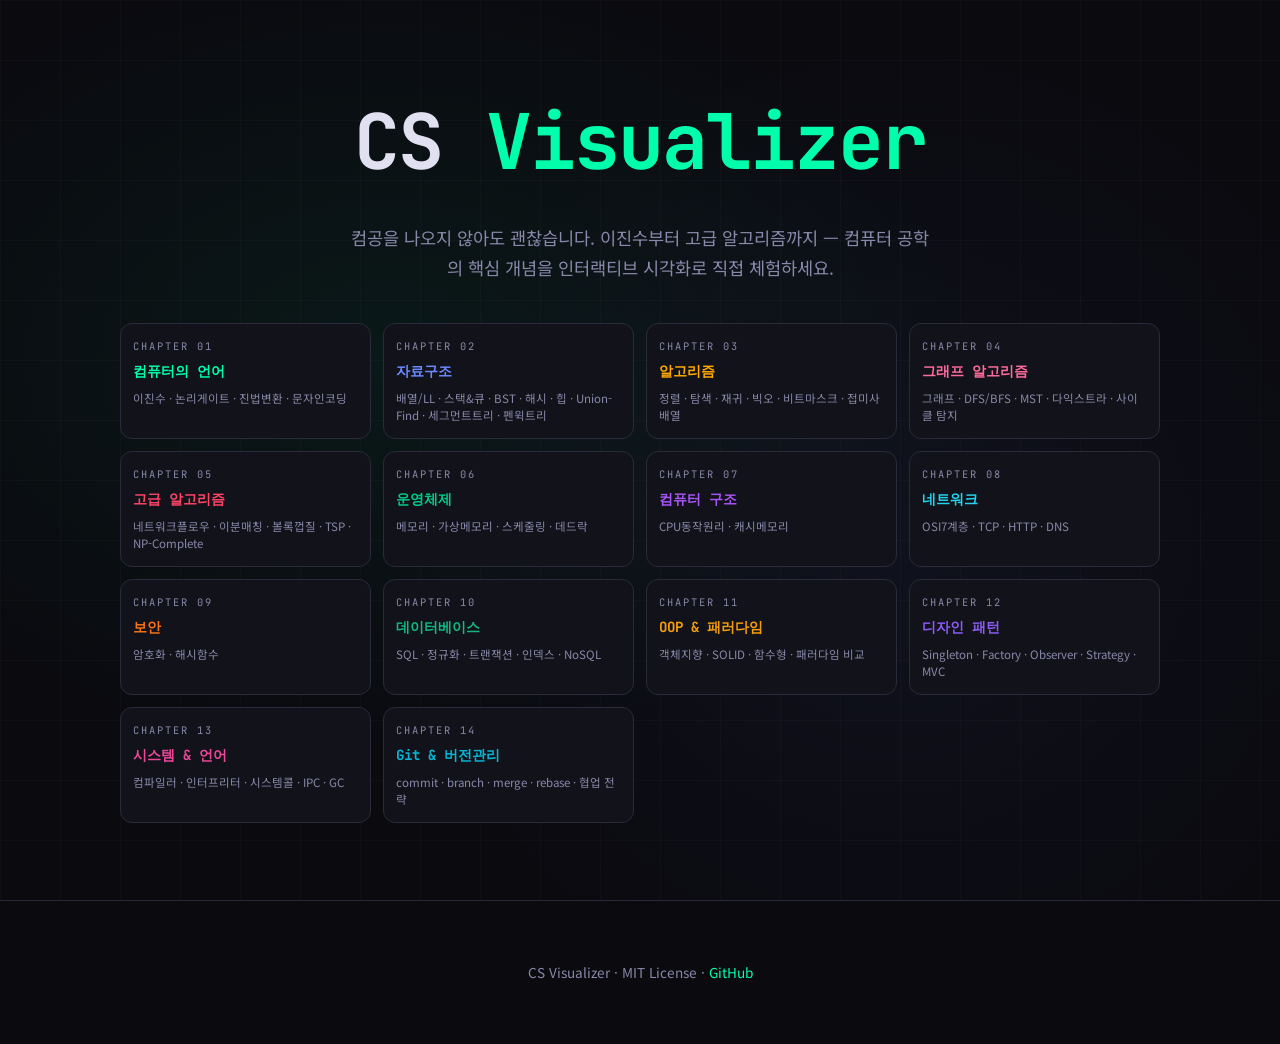
==== commit 4178714d: "Add 5 new chapters and expand existing chapters with missing CS topics - Ch2: Add Trie data structur" ====
--- a/index.html
+++ b/index.html
@@ -8,7 +8,8 @@
 <link rel="stylesheet" href="style.css">
 <style>
 /* extra landing styles */
-.chapter-nav{display:grid;grid-template-columns:repeat(3,1fr);gap:12px;margin-top:2.5rem;position:relative;z-index:1;padding:0 20px;max-width:960px;width:100%;}
+.chapter-nav{display:grid;grid-template-columns:repeat(4,1fr);gap:12px;margin-top:2.5rem;position:relative;z-index:1;padding:0 20px;max-width:1080px;width:100%;}
+@media(max-width:820px){.chapter-nav{grid-template-columns:repeat(2,1fr);}}
 @media(max-width:640px){.chapter-nav{grid-template-columns:1fr 1fr;}}
 </style>
 </head>
@@ -63,6 +64,31 @@
       <div class="ch-card-name">보안</div>
       <div class="ch-card-topics">암호화 · 해시함수</div>
     </a>
+    <a href="ch10.html" class="ch-card ch10">
+      <div class="ch-card-num">CHAPTER 10</div>
+      <div class="ch-card-name">데이터베이스</div>
+      <div class="ch-card-topics">SQL · 정규화 · 트랜잭션 · 인덱스 · NoSQL</div>
+    </a>
+    <a href="ch11.html" class="ch-card ch11">
+      <div class="ch-card-num">CHAPTER 11</div>
+      <div class="ch-card-name">OOP & 패러다임</div>
+      <div class="ch-card-topics">객체지향 · SOLID · 함수형 · 패러다임 비교</div>
+    </a>
+    <a href="ch12.html" class="ch-card ch12">
+      <div class="ch-card-num">CHAPTER 12</div>
+      <div class="ch-card-name">디자인 패턴</div>
+      <div class="ch-card-topics">Singleton · Factory · Observer · Strategy · MVC</div>
+    </a>
+    <a href="ch13.html" class="ch-card ch13">
+      <div class="ch-card-num">CHAPTER 13</div>
+      <div class="ch-card-name">시스템 & 언어</div>
+      <div class="ch-card-topics">컴파일러 · 인터프리터 · 시스템콜 · IPC · GC</div>
+    </a>
+    <a href="ch14.html" class="ch-card ch14">
+      <div class="ch-card-num">CHAPTER 14</div>
+      <div class="ch-card-name">Git & 버전관리</div>
+      <div class="ch-card-topics">commit · branch · merge · rebase · 협업 전략</div>
+    </a>
   </div>
 </header>
 <footer>
--- a/style.css
+++ b/style.css
@@ -402,6 +402,18 @@
 .tag-ch8{background:rgba(34,211,238,0.12);color:#22d3ee;}
 .tag-ch9{background:rgba(249,115,22,0.12);color:#f97316;}
 .cb8 h2{color:#22d3ee;}.cb9 h2{color:#f97316;}
+.ch10 .ch-card-name{color:#10b981;}.ch10:hover{border-color:#10b981;}
+.ch11 .ch-card-name{color:#f59e0b;}.ch11:hover{border-color:#f59e0b;}
+.ch12 .ch-card-name{color:#8b5cf6;}.ch12:hover{border-color:#8b5cf6;}
+.tag-ch10{background:rgba(16,185,129,0.12);color:#10b981;}
+.tag-ch11{background:rgba(245,158,11,0.12);color:#f59e0b;}
+.tag-ch12{background:rgba(139,92,246,0.12);color:#8b5cf6;}
+.cb10 h2{color:#10b981;}.cb11 h2{color:#f59e0b;}.cb12 h2{color:#8b5cf6;}
+.ch13 .ch-card-name{color:#ec4899;}.ch13:hover{border-color:#ec4899;}
+.ch14 .ch-card-name{color:#06b6d4;}.ch14:hover{border-color:#06b6d4;}
+.tag-ch13{background:rgba(236,72,153,0.12);color:#ec4899;}
+.tag-ch14{background:rgba(6,182,212,0.12);color:#06b6d4;}
+.cb13 h2{color:#ec4899;}.cb14 h2{color:#06b6d4;}
 /* GRAPH (ch4) */
 .graph-canvas-wrap{background:var(--surface2);border-radius:8px;position:relative;overflow:hidden;}
 .graph-toolbar{display:flex;gap:8px;flex-wrap:wrap;margin-bottom:12px;align-items:center;}
@@ -445,3 +457,24 @@
 .dist-cell.updated{border-color:var(--accent);background:rgba(0,255,170,0.08);color:var(--accent);}
 .dist-cell .dc-node{color:var(--text-dim);font-size:0.65rem;}
 .dist-cell .dc-val{color:var(--accent3);font-size:0.9rem;}
+
+/* ===== SIDEBAR ===== */
+.sidebar{position:fixed;top:54px;left:0;bottom:0;width:220px;background:var(--surface);border-right:1px solid var(--border);overflow-y:auto;z-index:90;padding:16px 0;transition:transform 0.28s cubic-bezier(.4,0,.2,1);scrollbar-width:thin;scrollbar-color:var(--border) transparent;}
+.sidebar::-webkit-scrollbar{width:3px;}.sidebar::-webkit-scrollbar-thumb{background:var(--border);border-radius:2px;}
+.sidebar-title{font-family:'JetBrains Mono',monospace;font-size:0.6rem;color:var(--text-dim);letter-spacing:2.5px;padding:0 18px 10px;text-transform:uppercase;opacity:0.6;}
+.sidebar-link{display:flex;align-items:center;gap:9px;padding:8px 18px;font-family:'JetBrains Mono',monospace;font-size:0.76rem;color:var(--text-dim);text-decoration:none;border-left:2px solid transparent;transition:all 0.18s;line-height:1.4;}
+.sidebar-link:hover{color:var(--text);background:var(--surface2);}
+.sidebar-link.active{border-left-color:currentColor;background:rgba(255,255,255,0.04);}
+.sidebar-num{font-size:0.6rem;opacity:0.4;min-width:18px;flex-shrink:0;}
+.sidebar-label{flex:1;word-break:keep-all;}
+.has-sidebar{padding-left:220px;}
+.sidebar-overlay{display:none;position:fixed;inset:0;background:rgba(0,0,0,0.5);z-index:89;backdrop-filter:blur(2px);}
+.sidebar-toggle{display:none;position:fixed;bottom:20px;right:20px;width:46px;height:46px;background:var(--surface);border:1px solid var(--border);border-radius:50%;cursor:pointer;z-index:200;font-size:1.1rem;align-items:center;justify-content:center;box-shadow:0 4px 20px rgba(0,0,0,0.5);color:var(--text);transition:all 0.2s;}
+.sidebar-toggle:hover{border-color:var(--accent);color:var(--accent);}
+@media(max-width:820px){
+  .sidebar{transform:translateX(-220px);}
+  .sidebar.open{transform:translateX(0);}
+  .sidebar-overlay.open{display:block;}
+  .sidebar-toggle{display:flex;}
+  .has-sidebar{padding-left:0;}
+}
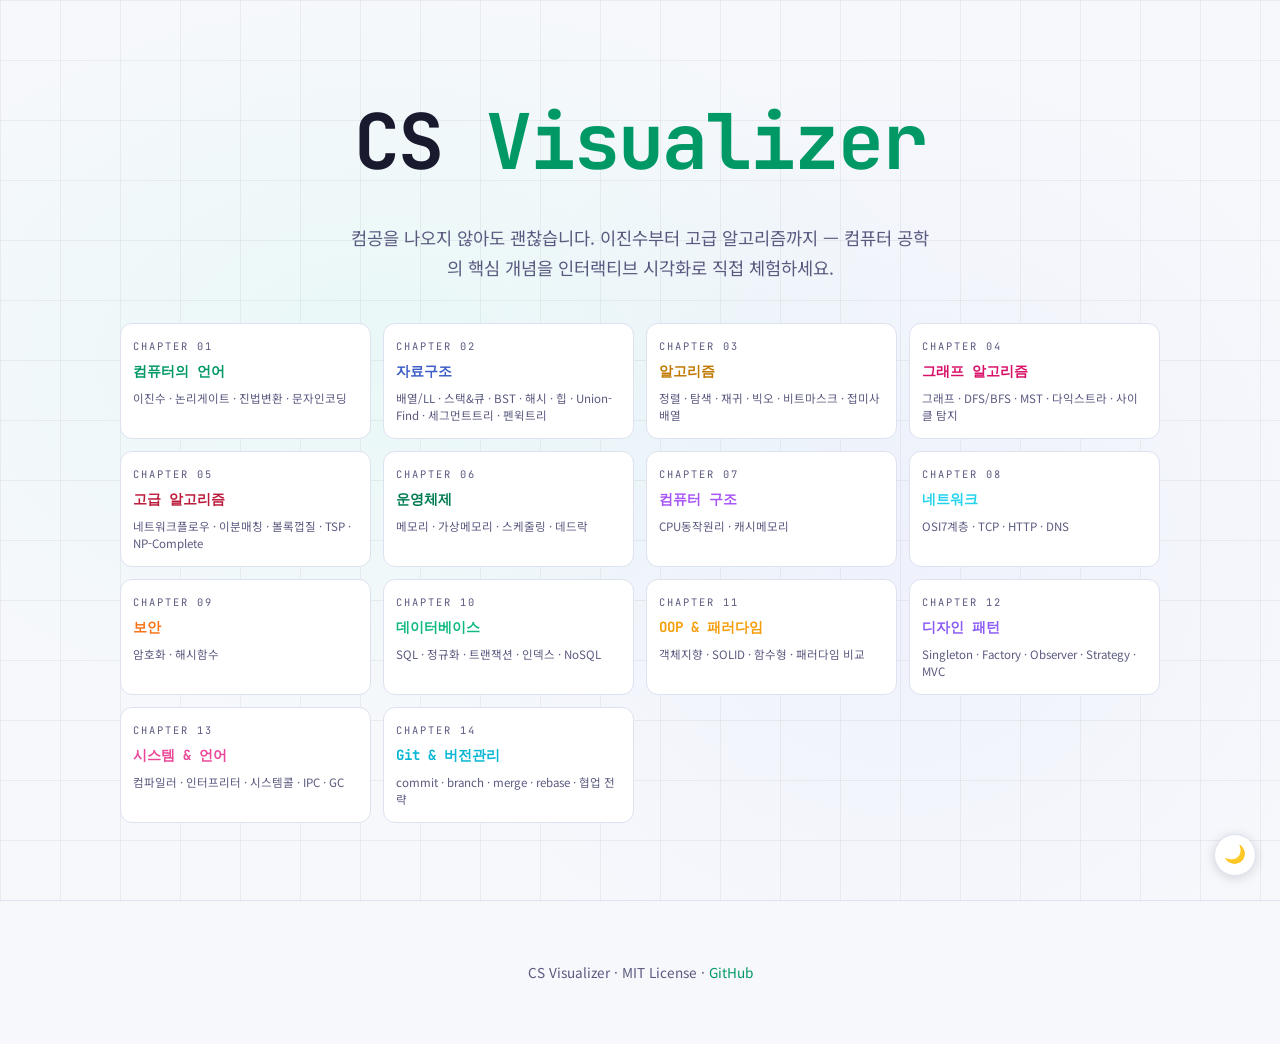
==== commit f1f01907: "feat: add light mode default + dark mode toggle button" ====
--- a/index.html
+++ b/index.html
@@ -1,5 +1,5 @@
 <!DOCTYPE html>
-<html lang="ko">
+<html lang="ko" data-theme="light">
 <head>
 <meta charset="UTF-8">
 <meta name="viewport" content="width=device-width, initial-scale=1.0">
@@ -94,5 +94,20 @@
 <footer>
   <p>CS Visualizer · MIT License · <a href="https://github.com/M1zz/cs-visualizer" style="color:var(--accent);text-decoration:none;">GitHub</a></p>
 </footer>
+<button class="theme-toggle-btn" id="themeToggleIndex" title="다크 모드로 전환">🌙</button>
+<script>
+(function(){
+  const btn=document.getElementById('themeToggleIndex');
+  const saved=localStorage.getItem('cs_viz_theme')||'light';
+  document.documentElement.setAttribute('data-theme',saved);
+  function upd(){const dark=document.documentElement.getAttribute('data-theme')==='dark';btn.textContent=dark?'☀️':'🌙';btn.title=dark?'라이트 모드로 전환':'다크 모드로 전환';}
+  upd();
+  btn.addEventListener('click',()=>{
+    const next=document.documentElement.getAttribute('data-theme')==='dark'?'light':'dark';
+    document.documentElement.setAttribute('data-theme',next);
+    localStorage.setItem('cs_viz_theme',next);upd();
+  });
+})();
+</script>
 </body>
 </html>
--- a/style.css
+++ b/style.css
@@ -1,10 +1,11 @@
-:root{--bg:#0a0a0f;--surface:#12121a;--surface2:#1a1a28;--border:#2a2a3a;--text:#e0e0f0;--text-dim:#8888aa;--accent:#00ffaa;--accent2:#ff6b9d;--accent3:#6b8aff;--accent4:#ffaa00;--danger:#ff4466;--success:#00cc88;--glow:0 0 20px rgba(0,255,170,0.15);--radius:12px;}
+:root{--bg:#f7f8fc;--surface:#ffffff;--surface2:#eef0f8;--border:#dde1f0;--text:#1a1a2e;--text-dim:#5a5a80;--accent:#009966;--accent2:#d91068;--accent3:#3d5ec8;--accent4:#c07800;--danger:#bb1a3a;--success:#007a52;--glow:0 0 20px rgba(0,153,102,0.12);--radius:12px;--grid-line:rgba(0,0,0,0.05);--sidebar-active-bg:rgba(0,0,0,0.04);--surface-hover:rgba(0,0,0,0.03);--tooltip-bg:rgba(255,255,255,0.97);}
+[data-theme="dark"]{--bg:#0a0a0f;--surface:#12121a;--surface2:#1a1a28;--border:#2a2a3a;--text:#e0e0f0;--text-dim:#8888aa;--accent:#00ffaa;--accent2:#ff6b9d;--accent3:#6b8aff;--accent4:#ffaa00;--danger:#ff4466;--success:#00cc88;--glow:0 0 20px rgba(0,255,170,0.15);--grid-line:rgba(255,255,255,0.02);--sidebar-active-bg:rgba(255,255,255,0.04);--surface-hover:rgba(255,255,255,0.02);--tooltip-bg:rgba(10,10,15,0.97);}
 *{margin:0;padding:0;box-sizing:border-box;}html{scroll-behavior:smooth;}
 body{background:var(--bg);color:var(--text);font-family:'Noto Sans KR',sans-serif;line-height:1.7;overflow-x:hidden;}
 code,.mono{font-family:'JetBrains Mono',monospace;}
 .hero{min-height:100vh;display:flex;flex-direction:column;align-items:center;justify-content:center;text-align:center;position:relative;overflow:hidden;}
 .hero::before{content:'';position:absolute;inset:0;background:radial-gradient(ellipse 600px 400px at 30% 40%,rgba(0,255,170,0.06),transparent),radial-gradient(ellipse 500px 500px at 70% 60%,rgba(107,138,255,0.06),transparent);}
-.hero-grid{position:absolute;inset:0;background-image:linear-gradient(rgba(255,255,255,0.02) 1px,transparent 1px),linear-gradient(90deg,rgba(255,255,255,0.02) 1px,transparent 1px);background-size:60px 60px;animation:gridMove 20s linear infinite;}
+.hero-grid{position:absolute;inset:0;background-image:linear-gradient(var(--grid-line) 1px,transparent 1px),linear-gradient(90deg,var(--grid-line) 1px,transparent 1px);background-size:60px 60px;animation:gridMove 20s linear infinite;}
 @keyframes gridMove{0%{transform:translate(0,0)}100%{transform:translate(60px,60px)}}
 .hero h1{font-family:'JetBrains Mono',monospace;font-size:clamp(2.5rem,6vw,5rem);font-weight:700;letter-spacing:-2px;position:relative;z-index:1;}
 .hero h1 span{color:var(--accent);}
@@ -464,7 +465,7 @@
 .sidebar-title{font-family:'JetBrains Mono',monospace;font-size:0.6rem;color:var(--text-dim);letter-spacing:2.5px;padding:0 18px 10px;text-transform:uppercase;opacity:0.6;}
 .sidebar-link{display:flex;align-items:center;gap:9px;padding:8px 18px;font-family:'JetBrains Mono',monospace;font-size:0.76rem;color:var(--text-dim);text-decoration:none;border-left:2px solid transparent;transition:all 0.18s;line-height:1.4;}
 .sidebar-link:hover{color:var(--text);background:var(--surface2);}
-.sidebar-link.active{border-left-color:currentColor;background:rgba(255,255,255,0.04);}
+.sidebar-link.active{border-left-color:currentColor;background:var(--sidebar-active-bg);}
 .sidebar-num{font-size:0.6rem;opacity:0.4;min-width:18px;flex-shrink:0;}
 .sidebar-label{flex:1;word-break:keep-all;}
 .has-sidebar{padding-left:220px;}
@@ -478,3 +479,6 @@
   .sidebar-toggle{display:flex;}
   .has-sidebar{padding-left:0;}
 }
+/* THEME TOGGLE */
+.theme-toggle-btn{position:fixed;bottom:1.5rem;right:1.5rem;z-index:500;width:42px;height:42px;border-radius:50%;background:var(--surface);border:1.5px solid var(--border);cursor:pointer;font-size:1.1rem;display:flex;align-items:center;justify-content:center;transition:all .2s;box-shadow:0 2px 12px rgba(0,0,0,0.15);padding:0;line-height:1;}
+.theme-toggle-btn:hover{border-color:var(--accent);transform:scale(1.1);}
